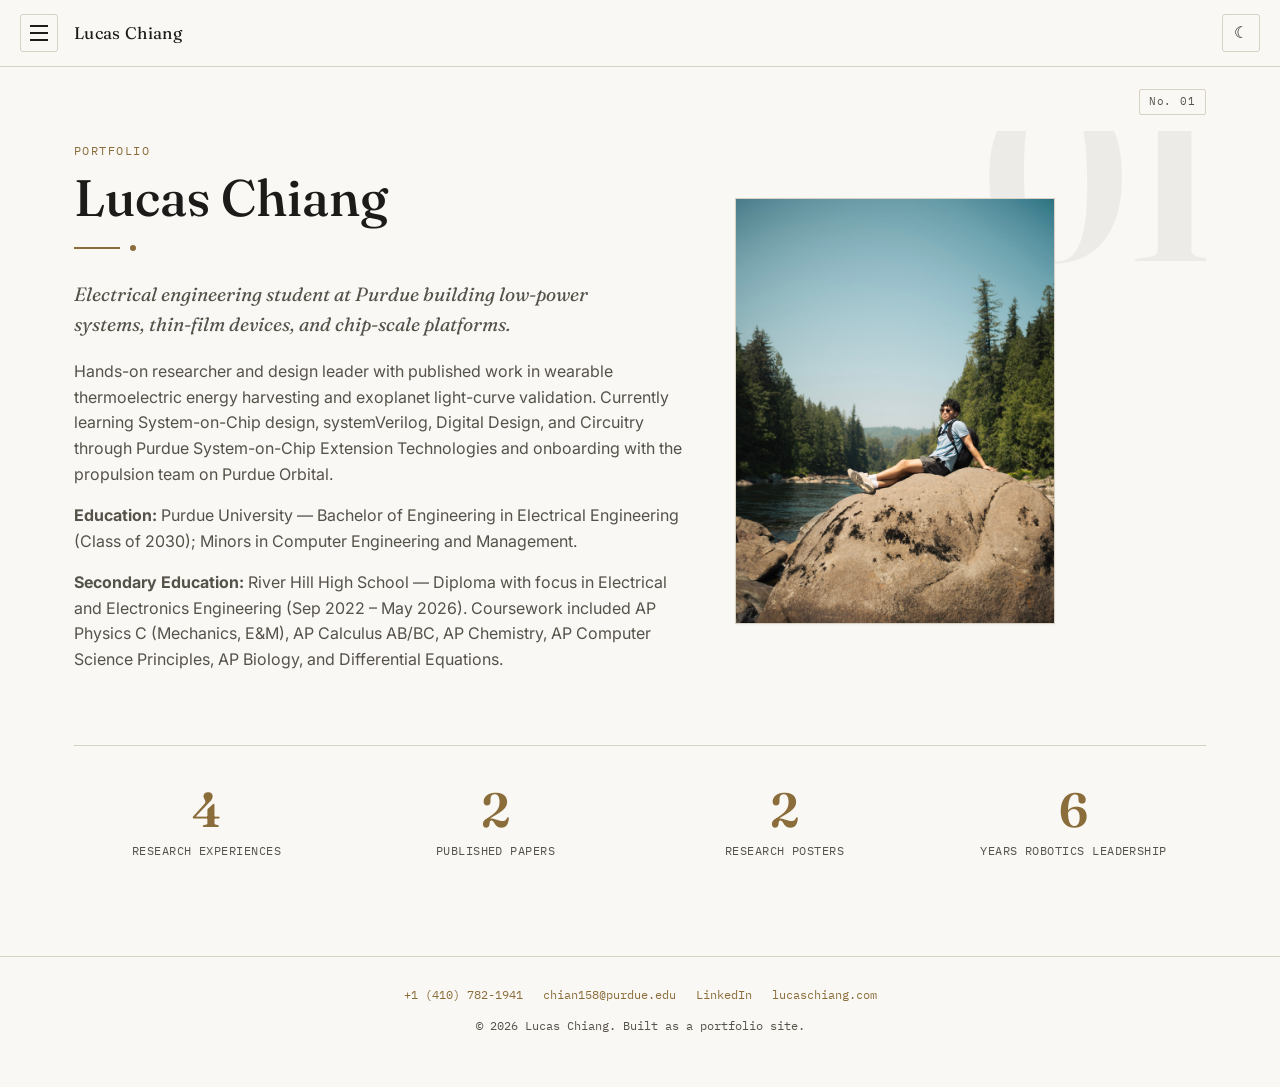
==== index.html @ f8ded17c "Revise body copy for clarity and current activities Updated body copy to reflect current learning an" ====
<!DOCTYPE html>
<html lang="en">
<head>
<script>
  (function () {
    var stored = localStorage.getItem('theme');
    var prefersDark = window.matchMedia('(prefers-color-scheme: dark)').matches;
    document.documentElement.setAttribute('data-theme', stored || (prefersDark ? 'dark' : 'light'));
  })();
</script>
<meta charset="UTF-8" />
<meta name="viewport" content="width=device-width, initial-scale=1.0" />
<title>Lucas Chiang — Portfolio</title>
<meta name="description" content="Lucas Chiang — Electrical Engineering student at Purdue University. Research in wearable thermoelectrics, thin films, exoplanet validation, and chip design.">
<link rel="icon" type="image/svg+xml" href="assets/favicon.svg">
<link rel="preconnect" href="https://fonts.googleapis.com">
<link rel="preconnect" href="https://fonts.gstatic.com" crossorigin>
<link href="https://fonts.googleapis.com/css2?family=Fraunces:ital,opsz,wght@0,9..144,400;0,9..144,500;0,9..144,600;1,9..144,500&family=IBM+Plex+Mono:wght@400;500&family=Inter:wght@400;500;600&display=swap" rel="stylesheet">
<link rel="stylesheet" href="style.css">
</head>
<body>

  <!-- Top bar -->
  <header class="topbar">
    <button class="menu-btn" id="menuBtn" aria-label="Open navigation" aria-expanded="false" aria-controls="navPanel">
      <span class="menu-line"></span>
      <span class="menu-line"></span>
      <span class="menu-line"></span>
    </button>
    <span class="topbar-title">Lucas Chiang</span>
    <span class="topbar-spacer" aria-hidden="true"></span>
    <button class="theme-toggle" id="themeToggle" aria-label="Toggle dark mode">☾</button>
  </header>

  <!-- Slide-in nav panel, styled like a catalog index -->
  <nav class="nav-panel" id="navPanel" aria-hidden="true">
    <ol class="nav-list">
      <li><a href="#home" data-page="home"><span class="nav-num">01</span><span class="nav-label">Home</span></a></li>
      <li><a href="#research" data-page="research"><span class="nav-num">02</span><span class="nav-label">Research Projects</span></a></li>
      <li><a href="#experience" data-page="experience"><span class="nav-num">03</span><span class="nav-label">Experience &amp; Leadership</span></a></li>
      <li><a href="#skills" data-page="skills"><span class="nav-num">04</span><span class="nav-label">Skills</span></a></li>
      <li><a href="#timeline" data-page="timeline"><span class="nav-num">05</span><span class="nav-label">Interactive Timeline</span></a></li>
      <li><a href="assets/resume.pdf" target="_blank" rel="noopener"><span class="nav-num">06</span><span class="nav-label">Resume</span></a></li>
    </ol>
  </nav>
  <div class="nav-overlay" id="navOverlay"></div>

  <main>
    <!-- HOME -->
    <section class="page" id="home" data-page="home">
      <div class="card-tab">No. 01</div>
      <div class="page-inner home-layout">
        <span class="page-num-bg" aria-hidden="true">01</span>
        <div class="home-text">
          <p class="eyebrow">Portfolio</p>
          <h1>Lucas Chiang</h1>
          <div class="title-rule"></div>
          <p class="tagline">Electrical engineering student at Purdue building low-power systems, thin-film devices, and chip-scale platforms.</p>
          <p class="body-copy">
            Hands-on researcher and design leader with published work in wearable thermoelectric energy harvesting
            and exoplanet light-curve validation. Currently learning System-on-Chip design, systemVerilog, Digital 
            Design, and Circuitry through Purdue System-on-Chip Extension Technologies and onboarding with the 
            propulsion team on Purdue Orbital.
          </p>
          <p class="body-copy">
            <strong>Education:</strong> Purdue University — Bachelor of Engineering in Electrical Engineering
            (Class of 2030); Minors in Computer Engineering and Management.
          </p>
          <p class="body-copy">
            <strong>Secondary Education:</strong> River Hill High School — Diploma with focus in Electrical and
            Electronics Engineering (Sep 2022 – May 2026). Coursework included AP Physics C (Mechanics, E&amp;M),
            AP Calculus AB/BC, AP Chemistry, AP Computer Science Principles, AP Biology, and Differential Equations.
          </p>
        </div>
        <figure class="photo-placeholder">
            <img src="assets/DSC_4863.jpg" alt="Lucas Chiang" class="photo-box photo-img">
        </figure>
      </div>

      <div class="stat-row">
        <div class="stat-block">
          <p class="stat-number">4</p>
          <p class="stat-label">Research Experiences</p>
        </div>
        <div class="stat-block">
          <p class="stat-number">2</p>
          <p class="stat-label">Published Papers</p>
        </div>
        <div class="stat-block">
          <p class="stat-number">2</p>
          <p class="stat-label">Research Posters</p>
        </div>
        <div class="stat-block">
          <p class="stat-number">6</p>
          <p class="stat-label">Years Robotics Leadership</p>
        </div>
      </div>
    </section>

    <!-- RESEARCH PROJECTS -->
    <section class="page" id="research" data-page="research">
      <div class="card-tab">No. 02</div>
      <div class="page-inner">
        <span class="page-num-bg" aria-hidden="true">02</span>
        <p class="eyebrow">Section 02</p>
        <h1>Research Projects</h1>
        <div class="title-rule"></div>

        <div class="entry-grid">
          <article class="entry">
            <figure class="photo-placeholder">
              <img src="assets/Thermoelectric.jpg" alt="Thermoelectric generator setup" class="photo-box photo-img">
            </figure>
            <h2>Sustainable Wearable Electronics — Thermoelectric Power Systems</h2>
            <p class="entry-meta">University of Maryland, Baltimore County — July 2025 – August 2026 · Baltimore, MD</p>
            <p class="body-copy">
              Designed a PCB/IC platform on a breadboard that generates an electrical pulse every few minutes
              using thermoelectric generators (TEGs)—sufficient to power a wearable electrocardiograph long
              enough to capture a reading. Led PCB fabrication and tested 10 trials across 4 TEG configurations
              with 3+ controlled environmental variables to identify the most efficient array.
            </p>
            <p class="body-copy">
              Published as: <em>"Utilization of Commercial Peltier Thermoelectric Generators
              for Continuous Wearable Device Use,"</em> Oxford Journal of Student Scholarship,
              June 2026. Found no significant gain from series TEGs but a clear improvement from heat sinks.
              <a href="https://www.oxfordjss.org/june-2026-vol-8-issue-2/utilization-of-commercial-peltier-thermoelectric-generators-for-continuous-wearable-device-use" target="_blank" rel="noopener">Read the publication →</a>
            </p>
          </article>

          <article class="entry">
            <figure class="photo-placeholder">
              <img src="assets/cmo-poster.jpg" alt="Research poster: Modulation of Electrical Transport and Structural Properties of CaMnO3 Epitaxial Thin Films" class="photo-box photo-img">
              <figcaption>Poster presented at Towson University — <a href="assets/cmo-thin-film-poster.pdf" target="_blank" rel="noopener">view full PDF</a></figcaption>
            </figure>
            <h2>Calcium Manganese Oxide Thin Films</h2>
            <p class="entry-meta">Towson University — July 2025 – August 2025 · Towson, MD</p>
            <p class="body-copy">
              Fabricated 10 CMO thin-film metal-oxide samples via pulsed laser deposition and measured
              electrical resistance with the four-point probe method. Gained ISO 7 clean-room experience
              while fluorinating 5+ films by spin-coating. Collaborated with graduate researchers to
              correlate structural properties (X-ray diffraction) with electrical transport behavior.
            </p>
          </article>

          <article class="entry">
            <figure class="photo-placeholder">
              <img src="assets/20201218_image2_lg.jpg" alt="Observatory / exoplanet research imagery" class="photo-box photo-img">
            </figure>
            <h2>Exoplanet Light Curve Validation (TOI 5868.01)</h2>
            <p class="entry-meta">George Mason University — Summer 2024 · Fairfax, VA</p>
            <p class="body-copy">
              Examined ground-based light-curve data from the George Mason Telescope with AstroImageJ
              to validate a TESS Object of Interest as a candidate exoplanet. Built a Python Jupyter
              Notebook pipeline that formatted 100+ images into light-curve data and performed the
              preliminary analysis of TOI 5868.01.
            </p>
            <p class="body-copy">
              Published as: <em>"Ground-Based Light Curve Follow-Up Validation Observations
              of TESS Object of Interest (TOI) 5868.01,"</em> George Mason MARS Repository,
              August 2024. Concluded a high likelihood that TOI 5868.01 is a genuine exoplanet,
              while noting further work is needed to rule out a false positive.
              <a href="https://digitalcollections.gmu.edu/record/76334?ln=en&p=Toi+5868.01&v=pdf" target="_blank" rel="noopener">Read the publication →</a>
            </p>
          </article>
        </div>
      </div>
    </section>

    <!-- EXPERIENCE & LEADERSHIP -->
    <section class="page" id="experience" data-page="experience">
      <div class="card-tab">No. 03</div>
      <div class="page-inner">
        <span class="page-num-bg" aria-hidden="true">03</span>
        <p class="eyebrow">Section 03</p>
        <h1>Experience &amp; Leadership</h1>
        <div class="title-rule"></div>

        <p class="group-label">Current Technical Roles — Purdue University</p>
        <div class="timeline">
          <div class="timeline-item">
            <figure class="photo-placeholder">
              <img src="assets/EE Circuit Experiment.jpg" alt="Circuit experiment" class="photo-box photo-img">
            </figure>
            <div class="timeline-text">
              <h2>STARS Chip Design Program — Purdue SoCET</h2>
              <p class="entry-meta">Purdue System-on-Chip Extension Technologies · August 2026 – Present · West Lafayette, IN</p>
              <p class="body-copy">
                Building foundations in digital logic, circuit design, transistors, and SystemVerilog.
              </p>
            </div>
          </div>

          <div class="timeline-item">
            <figure class="photo-placeholder">
              <img src="assets/breadboard.jpg" alt="PCB research platform" class="photo-box photo-img">
            </figure>
            <div class="timeline-text">
              <h2>Purdue Orbital - Propulsion</h2>
              <p class="entry-meta">September 2026 – Present · West Lafayette, IN</p>
              <p class="body-copy">
                Onboarding to the propulsion team with an interest in working on the Data Aquisition Systems (DAQ).
              </p>
            </div>
          </div>
        </div>

        <p class="group-label">Prior Research &amp; Professional Experience</p>
        <div class="timeline">
          <div class="timeline-item">
            <figure class="photo-placeholder">
              <img src="assets/Thermoelectric.jpg" alt="Wearable thermoelectric research" class="photo-box photo-img">
            </figure>
            <div class="timeline-text">
              <h2>Sustainable Wearable Electronics Researcher</h2>
              <p class="entry-meta">University of Maryland Baltimore County — July 2025 – August 2026 · Baltimore, MD · On-site</p>
              <p class="body-copy">
                Designed and fabricated a TEG-powered PCB/IC platform capable of generating periodic
                pulses to briefly power a wearable electrocardiograph. Executed 10 controlled trials
                across multiple TEG arrays and environmental variables; led PCB fabrication.
              </p>
            </div>
          </div>

          <div class="timeline-item">
            <figure class="photo-placeholder">
              <img src="assets/XRD.webp" alt="X-ray diffraction / thin film characterization" class="photo-box photo-img">
            </figure>
            <div class="timeline-text">
              <h2>Thin Films Research Intern</h2>
              <p class="entry-meta">Towson University — July 2025 – August 2025 · Towson, MD · On-site</p>
              <p class="body-copy">
                Fabricated 10 CMO thin-film samples by pulsed laser deposition, performed four-point
                probe resistance measurements, and completed ISO 7 clean-room fluorination of 5+ films.
                Collaborated with graduate researchers on XRD structural characterization.
              </p>
            </div>
          </div>

          <div class="timeline-item">
            <figure class="photo-placeholder">
              <img src="assets/TESS.png" alt="TESS / exoplanet data analysis" class="photo-box photo-img">
            </figure>
            <div class="timeline-text">
              <h2>NASA Data Science &amp; Scholarly Research Intern</h2>
              <p class="entry-meta">George Mason University, Schar School — Summer 2024 · Fairfax, VA</p>
              <p class="body-copy">
                Analyzed ground-based light-curve data with AstroImageJ and a custom Python Jupyter
                Notebook pipeline (100+ images) to validate exoplanet candidate TOI 5868.01 against
                JWST expectations. Results published in the George Mason MARS Repository.
              </p>
            </div>
          </div>

          <div class="timeline-item">
            <figure class="photo-placeholder">
              <img src="assets/swim.avif" alt="Swim instruction" class="photo-box photo-img">
            </figure>
            <div class="timeline-text">
              <h2>Swim Instructor</h2>
              <p class="entry-meta">Columbia Association — June 2023 – January 2025 · Columbia, MD · Part-time</p>
              <p class="body-copy">
                Taught children ages 6–12 the four basic strokes and foundational water skills.
                Led large classes and tracked individual progress across six-week sessions to refine lesson plans.
              </p>
            </div>
          </div>
        </div>

        <p class="group-label">Leadership</p>
        <div class="entry-grid">
          <article class="entry">
            <figure class="photo-placeholder">
              <img src="assets/FTC(1).png" alt="FIRST Tech Challenge robot / team" class="photo-box photo-img">
            </figure>
            <h2>Design Leader &amp; Outreach Lead — Team 18996</h2>
            <p class="entry-meta">FIRST Tech Challenge (STATIC) — September 2020 – June 2026 · Clarksville, MD</p>
            <p class="body-copy">
              Directed design-team meetings and applied risk-management methods to guide 30+ subsystem
              requirements and 20+ 3D-printed/CNC prototypes each season. Wired robot electrical systems
              and iterated intake/transfer mechanisms more than 10 times; 3D-printed over half the robot’s
              parts in Fusion 360. Led outreach for three years, securing 10+ sponsors and teaching STEM
              to underserved youth in Baltimore (raised over $10,000 in a single year).
            </p>
          </article>

          <article class="entry">
            <figure class="photo-placeholder">
              <img src="assets/DSC_5759.jpg" alt="Student leadership activities" class="photo-box photo-img">
            </figure>
            <h2>Student Leadership — River Hill High School</h2>
            <p class="entry-meta">September 2022 – May 2026</p>
            <p class="body-copy">
              Co-President and Founder of the River Hill Economics Club and Engineering Club.
              Captain of Cross Country and member of Track &amp; Field. Vice President of the
              Maryland Technology Honor Society (River Hill Chapter). Section Leader in the
              River Hill Marching Band and Wind Ensemble.
            </p>
          </article>
        </div>
      </div>
    </section>

    <!-- SKILLS -->
    <section class="page" id="skills" data-page="skills">
      <div class="card-tab">No. 04</div>
      <div class="page-inner">
        <span class="page-num-bg" aria-hidden="true">04</span>
        <p class="eyebrow">Section 04</p>
        <h1>Skills</h1>
        <div class="title-rule"></div>
        <figure class="photo-placeholder">
          <img src="assets/EE Circuit Experiment.jpg" alt="Electrical engineering lab work" class="photo-box photo-img">
        </figure>

        <div class="tag-grid">
          <div class="tag-card">
            <h2>Hardware</h2>
            <p class="body-copy">PCB Design &amp; Manufacturing, Digital Logic Design, Circuit Design, Integrated Circuits, Materials Characterization, Pulsed Laser Deposition, Four-point Probe, X-ray Diffraction.</p>
          </div>
          <div class="tag-card">
            <h2>Programming</h2>
            <p class="body-copy">Python, C, SystemVerilog, MATLAB, Java. Jupyter Notebook pipelines, light-curve analysis, data formatting and visualization.</p>
          </div>
          <div class="tag-card">
            <h2>Tools &amp; Platforms</h2>
            <p class="body-copy">Linux, Fusion 360, STK, AstroImageJ, clean-room spin-coating.</p>
          </div>
          <div class="tag-card">
            <h2>Leadership &amp; Research Practice</h2>
            <p class="body-copy">Project &amp; risk management, sponsorship development, academic publishing, technical writing, STEM outreach, team design leadership.</p>
          </div>
        </div>
      </div>
    </section>

    <!-- INTERACTIVE TIMELINE -->
    <section class="page" id="timeline" data-page="timeline">
      <div class="card-tab">No. 05</div>
      <div class="page-inner">
        <span class="page-num-bg" aria-hidden="true">05</span>
        <p class="eyebrow">Section 05</p>
        <h1>Interactive Timeline</h1>
        <div class="title-rule"></div>
        <p class="body-copy">Scroll sideways (or click-and-drag) to move through each stop along the way.</p>
      </div>

      <div class="htl-wrap">
        <div class="htl-scroll">
        <div class="htl-track">

          <div class="htl-item htl-above">
            <div class="htl-card">
              <div class="htl-icon" aria-hidden="true">
                <svg viewBox="0 0 24 24" fill="none" stroke="currentColor" stroke-width="1.6" stroke-linecap="round" stroke-linejoin="round">
                  <circle cx="12" cy="12" r="3.2"/>
                  <path d="M12 2.5v3M12 18.5v3M2.5 12h3M18.5 12h3M5.1 5.1l2.1 2.1M16.8 16.8l2.1 2.1M5.1 18.9l2.1-2.1M16.8 7.2l2.1-2.1"/>
                </svg>
              </div>
              <p class="epoch-date">Sep 2020</p>
              <h2 class="htl-title">Design &amp; Outreach Leader<br>Team 18996, FIRST Tech Challenge</h2>
              <p class="body-copy">
                Joined FTC Team 18996 (STATIC). Over six seasons led design meetings for 30+ subsystem
                requirements, iterated 20+ prototypes, wired electrical systems, and ran outreach that
                secured 10+ sponsors and raised over $10,000 in one year.
              </p>
            </div>
            <div class="htl-stem"></div>
            <div class="htl-dot"></div>
          </div>

          <div class="htl-item htl-below">
            <div class="htl-dot"></div>
            <div class="htl-stem"></div>
            <div class="htl-card">
              <div class="htl-icon" aria-hidden="true">
                <svg viewBox="0 0 24 24" fill="none" stroke="currentColor" stroke-width="1.6" stroke-linecap="round" stroke-linejoin="round">
                  <path d="M5 21V4"/>
                  <path d="M5 4h13l-3 4 3 4H5"/>
                </svg>
              </div>
              <p class="epoch-date">Sep 2022</p>
              <h2 class="htl-title">Student Leadership Begins<br>River Hill High School</h2>
              <p class="body-copy">
                Founded and co-presided over the Economics and Engineering Clubs, served as
                Cross Country captain, Maryland Technology Honor Society vice president, and
                marching-band section leader.
              </p>
            </div>
          </div>

          <div class="htl-item htl-above">
            <div class="htl-card">
              <div class="htl-icon" aria-hidden="true">
                <svg viewBox="0 0 24 24" fill="none" stroke="currentColor" stroke-width="1.6" stroke-linecap="round" stroke-linejoin="round">
                  <path d="M2 9c1.7-1.7 3.3-1.7 5 0s3.3 1.7 5 0 3.3-1.7 5 0 3.3 1.7 5 0"/>
                  <path d="M2 15c1.7-1.7 3.3-1.7 5 0s3.3 1.7 5 0 3.3-1.7 5 0 3.3 1.7 5 0"/>
                </svg>
              </div>
              <p class="epoch-date">Jun 2023</p>
              <h2 class="htl-title">Swim Instructor<br>Columbia Association</h2>
              <p class="body-copy">
                Taught ages 6–12 the four basic strokes and water safety, leading large classes
                and tracking individual progress over six-week sessions.
              </p>
            </div>
            <div class="htl-stem"></div>
            <div class="htl-dot"></div>
          </div>

          <div class="htl-item htl-below">
            <div class="htl-dot"></div>
            <div class="htl-stem"></div>
            <div class="htl-card">
              <div class="htl-icon" aria-hidden="true">
                <svg viewBox="0 0 24 24" fill="none" stroke="currentColor" stroke-width="1.6" stroke-linecap="round" stroke-linejoin="round">
                  <path d="M12 2c3 2 4 6 4 10l-4 4-4-4c0-4 1-8 4-10z"/>
                  <path d="M8 14l-3 5 5-3"/>
                  <path d="M16 14l3 5-5-3"/>
                  <circle cx="12" cy="9" r="1.4"/>
                </svg>
              </div>
              <p class="epoch-date">Summer 2024</p>
              <h2 class="htl-title">NASA Research Intern<br>George Mason University</h2>
              <p class="body-copy">
                Built a Python + AstroImageJ pipeline for 100+ images to validate exoplanet
                candidate TOI 5868.01. Work published in the George Mason MARS Repository.
              </p>
            </div>
          </div>

          <div class="htl-item htl-above">
            <div class="htl-card">
              <div class="htl-icon" aria-hidden="true">
                <svg viewBox="0 0 24 24" fill="none" stroke="currentColor" stroke-width="1.6" stroke-linecap="round" stroke-linejoin="round">
                  <path d="M13 2 4 14h6l-1 8 9-12h-6z"/>
                </svg>
              </div>
              <p class="epoch-date">Jul 2025</p>
              <h2 class="htl-title">Wearable Thermoelectrics<br>UMBC</h2>
              <p class="body-copy">
                Designed TEG-powered PCB platforms for wearable ECG use, ran 10 controlled trials,
                led fabrication, and published findings in the Oxford Journal of Student Scholarship.
              </p>
            </div>
            <div class="htl-stem"></div>
            <div class="htl-dot"></div>
          </div>

          <div class="htl-item htl-below">
            <div class="htl-dot"></div>
            <div class="htl-stem"></div>
            <div class="htl-card">
              <div class="htl-icon" aria-hidden="true">
                <svg viewBox="0 0 24 24" fill="none" stroke="currentColor" stroke-width="1.6" stroke-linecap="round" stroke-linejoin="round">
                  <path d="M9 2h6"/>
                  <path d="M10 2v6l-5.5 9.5A2 2 0 0 0 6.2 21h11.6a2 2 0 0 0 1.7-3.5L14 8V2"/>
                  <path d="M7 15h10"/>
                </svg>
              </div>
              <p class="epoch-date">Jul 2025</p>
              <h2 class="htl-title">CMO Thin Film Research<br>Towson University</h2>
              <p class="body-copy">
                Grew 10 calcium manganese oxide thin films by pulsed laser deposition, fluorinated
                films in an ISO 7 clean room, and characterized them with XRD and four-point probe.
              </p>
            </div>
          </div>

          <div class="htl-item htl-above">
            <div class="htl-card">
              <div class="htl-icon" aria-hidden="true">
                <svg viewBox="0 0 24 24" fill="none" stroke="currentColor" stroke-width="1.6" stroke-linecap="round" stroke-linejoin="round">
                  <rect x="3" y="3" width="7" height="7" rx="1"/>
                  <rect x="14" y="3" width="7" height="7" rx="1"/>
                  <rect x="3" y="14" width="7" height="7" rx="1"/>
                  <rect x="14" y="14" width="7" height="7" rx="1"/>
                </svg>
              </div>
              <p class="epoch-date">Aug 2026</p>
              <h2 class="htl-title">Purdue SoCET </h2>
              <p class="body-copy">
                Joined the STARS Chip Design Program (KiCAD, systemVerilog, Digital Logic, Circuitry)
              </p>
            </div>
            <div class="htl-stem"></div>
            <div class="htl-dot"></div>
          </div>

          <div class="htl-item htl-below">
            <div class="htl-dot"></div>
            <div class="htl-stem"></div>
            <div class="htl-card">
              <div class="htl-icon" aria-hidden="true">
                <svg viewBox="0 0 24 24" fill="none" stroke="currentColor" stroke-width="1.6" stroke-linecap="round" stroke-linejoin="round">
                  <path d="M12 2v4"/>
                  <path d="M12 18v4"/>
                  <path d="M4.93 4.93l2.83 2.83"/>
                  <path d="M16.24 16.24l2.83 2.83"/>
                  <path d="M2 12h4"/>
                  <path d="M18 12h4"/>
                  <path d="M4.93 19.07l2.83-2.83"/>
                  <path d="M16.24 7.76l2.83-2.83"/>
                  <circle cx="12" cy="12" r="3"/>
                </svg>
              </div>
              <p class="epoch-date">Sept 2026</p>
              <h2 class="htl-title">Purdue Orbital<br>Propulsion Member</h2>
              <p class="body-copy">
                Began onboarding for propulsion team.
              </p>
            </div>
          </div>

        </div>
      </div>
      </div>
    </section>
  </main>

  <footer class="site-footer">
    <div class="footer-contact">
      <a href="tel:+14107821941">+1 (410) 782-1941</a>
      <a href="mailto:chian158@purdue.edu">chian158@purdue.edu</a>
      <a href="https://linkedin.com/in/lucas-chiang-153822381" target="_blank" rel="noopener">LinkedIn</a>
      <a href="https://lucaschiang.com" target="_blank" rel="noopener">lucaschiang.com</a>
    </div>
    <p>© <span id="year"></span> Lucas Chiang. Built as a portfolio site.</p>
  </footer>

<script src="script.js"></script>
</body>
</html>
---- style.css ----
:root {
  --paper: #FAF8F4;
  --paper-dim: #F0ECE3;
  --ink: #1C1B19;
  --ink-soft: #55524A;
  --accent: #8A6D3B;
  --line: #D8D2C4;
  --illus-tint: rgba(138, 109, 59, 0.16);

  --font-display: "Fraunces", Georgia, serif;
  --font-body: "Inter", -apple-system, BlinkMacSystemFont, sans-serif;
  --font-mono: "IBM Plex Mono", monospace;
}

[data-theme="dark"] {
  --paper: #14130F;
  --paper-dim: #1E1C16;
  --ink: #F0ECE3;
  --ink-soft: #B9B3A4;
  --accent: #C9A66B;
  --line: #38352C;
  --illus-tint: rgba(201, 166, 107, 0.2);
}

* { box-sizing: border-box; }

@media (prefers-reduced-motion: reduce) {
  *, *::before, *::after {
    animation-duration: 0.001ms !important;
    transition-duration: 0.001ms !important;
  }
}

html { scroll-behavior: smooth; }

body {
  margin: 0;
  background: var(--paper);
  color: var(--ink);
  font-family: var(--font-body);
  line-height: 1.6;
  transition: background-color 0.3s ease, color 0.3s ease;
}

a { color: inherit; }

/* ---------- Top bar ---------- */
.topbar {
  position: sticky;
  top: 0;
  z-index: 30;
  display: flex;
  align-items: center;
  gap: 16px;
  padding: 14px 20px;
  background: var(--paper);
  border-bottom: 1px solid var(--line);
}

.menu-btn {
  width: 38px;
  height: 38px;
  display: flex;
  flex-direction: column;
  align-items: center;
  justify-content: center;
  gap: 5px;
  background: none;
  border: 1px solid var(--line);
  border-radius: 3px;
  cursor: pointer;
  padding: 0;
}

.menu-btn:focus-visible,
a:focus-visible,
button:focus-visible {
  outline: 2px solid var(--accent);
  outline-offset: 3px;
}

.menu-line {
  width: 18px;
  height: 2px;
  background: var(--ink);
  transition: transform 0.25s ease, opacity 0.2s ease;
}

.menu-btn.is-open .menu-line:nth-child(1) { transform: translateY(7px) rotate(45deg); }
.menu-btn.is-open .menu-line:nth-child(2) { opacity: 0; }
.menu-btn.is-open .menu-line:nth-child(3) { transform: translateY(-7px) rotate(-45deg); }

.topbar-title {
  font-family: var(--font-display);
  font-size: 1.05rem;
  letter-spacing: 0.02em;
}

.topbar-spacer { flex: 1; }

.theme-toggle {
  width: 38px;
  height: 38px;
  display: flex;
  align-items: center;
  justify-content: center;
  background: none;
  border: 1px solid var(--line);
  border-radius: 3px;
  cursor: pointer;
  font-size: 1rem;
  line-height: 1;
  color: var(--ink);
  padding: 0;
  transition: background-color 0.3s ease, color 0.3s ease, border-color 0.3s ease;
}

.theme-toggle:hover {
  border-color: var(--accent);
  color: var(--accent);
}

/* ---------- Nav panel (card catalog drawer) ---------- */
.nav-overlay {
  position: fixed;
  inset: 0;
  background: rgba(20, 18, 14, 0.35);
  opacity: 0;
  pointer-events: none;
  transition: opacity 0.25s ease;
  z-index: 20;
}

.nav-overlay.is-visible {
  opacity: 1;
  pointer-events: auto;
}

.nav-panel {
  position: fixed;
  top: 0;
  left: 0;
  height: 100%;
  width: min(320px, 82vw);
  background: var(--paper-dim);
  color: var(--ink);
  transform: translateX(-100%);
  transition: transform 0.3s ease, background-color 0.3s ease, color 0.3s ease;
  z-index: 25;
  padding: 90px 0 20px;
  border-right: 1px solid var(--line);
}

.nav-panel.is-open { transform: translateX(0); }

.nav-list {
  list-style: none;
  margin: 0;
  padding: 0;
}

.nav-list li {
  border-top: 1px solid var(--line);
}
.nav-list li:last-child { border-bottom: 1px solid var(--line); }

.nav-list a {
  display: flex;
  align-items: baseline;
  gap: 14px;
  padding: 16px 24px;
  text-decoration: none;
  font-family: var(--font-display);
  font-size: 1.15rem;
  color: var(--ink);
  transition: padding-left 0.2s ease, color 0.2s ease;
}

.nav-list a:hover,
.nav-list a:focus-visible {
  padding-left: 32px;
  color: var(--accent);
}

.nav-list a.is-active { color: var(--accent); }

.nav-num {
  font-family: var(--font-mono);
  font-size: 0.75rem;
  color: var(--ink-soft);
}

/* ---------- Pages ---------- */
main { position: relative; }

.page {
  display: none;
  position: relative;
  padding: 64px 24px 96px;
  max-width: 1180px;
  margin: 0 auto;
}

.page.is-active { display: block; animation: fade-in 0.35s ease; }

@keyframes fade-in {
  from { opacity: 0; transform: translateY(6px); }
  to { opacity: 1; transform: translateY(0); }
}

.card-tab {
  position: absolute;
  top: 22px;
  right: 24px;
  font-family: var(--font-mono);
  font-size: 0.7rem;
  letter-spacing: 0.08em;
  color: var(--ink-soft);
  border: 1px solid var(--line);
  padding: 3px 9px;
  border-radius: 2px;
  z-index: 2;
}

.page-inner {
  padding-top: 10px;
  position: relative;
  overflow: hidden;
}

.page-num-bg {
  position: absolute;
  top: -0.32em;
  right: -0.05em;
  font-family: var(--font-display);
  font-weight: 600;
  font-size: clamp(9rem, 22vw, 15rem);
  line-height: 1;
  color: var(--ink);
  opacity: 0.05;
  z-index: 0;
  pointer-events: none;
  user-select: none;
}

.page-inner > *:not(.page-num-bg) {
  position: relative;
  z-index: 1;
}

.title-rule {
  display: flex;
  align-items: center;
  gap: 10px;
  margin: 0 0 28px;
}

.title-rule::before {
  content: '';
  width: 46px;
  height: 2px;
  background: var(--accent);
}

.title-rule::after {
  content: '';
  width: 6px;
  height: 6px;
  border-radius: 50%;
  background: var(--accent);
}

.eyebrow {
  font-family: var(--font-mono);
  font-size: 0.75rem;
  letter-spacing: 0.12em;
  text-transform: uppercase;
  color: var(--accent);
  margin: 0 0 10px;
}

h1 {
  font-family: var(--font-display);
  font-weight: 500;
  font-size: clamp(2.2rem, 5vw, 3.2rem);
  margin: 0 0 18px;
  line-height: 1.1;
}

h2 {
  font-family: var(--font-display);
  font-weight: 500;
  font-size: 1.3rem;
  margin: 18px 0 6px;
}

.tagline {
  font-family: var(--font-display);
  font-style: italic;
  font-size: 1.2rem;
  color: var(--ink-soft);
  max-width: 46ch;
}

.body-copy {
  color: var(--ink-soft);
  max-width: 62ch;
}

.body-copy a {
  color: var(--accent);
  text-decoration: underline;
  text-underline-offset: 2px;
}

.body-copy a:hover,
.body-copy a:focus-visible {
  color: var(--ink);
}

.entry-meta {
  font-family: var(--font-mono);
  font-size: 0.8rem;
  color: var(--accent);
  margin: 0 0 6px;
}

/* ---------- Home layout ---------- */
.home-layout {
  display: grid;
  grid-template-columns: 1.3fr 1fr;
  gap: 48px;
  align-items: center;
}

.stat-row {
  position: relative;
  z-index: 1;
  margin-top: 56px;
  padding-top: 40px;
  border-top: 1px solid var(--line);
  display: grid;
  grid-template-columns: repeat(4, 1fr);
  gap: 24px;
}

.stat-block { text-align: center; }

.stat-number {
  font-family: var(--font-display);
  font-weight: 600;
  font-size: clamp(2.2rem, 4vw, 3rem);
  color: var(--accent);
  margin: 0;
  line-height: 1;
}

.stat-label {
  font-family: var(--font-mono);
  font-size: 0.72rem;
  letter-spacing: 0.04em;
  color: var(--ink-soft);
  margin: 8px 0 0;
  text-transform: uppercase;
}

/* ---------- Photo placeholder ---------- */
.photo-placeholder {
  margin: 24px 0;
  display: block;
  width: 100%;
}

.photo-box {
  width: 100%;
  aspect-ratio: 4 / 3;
  background: #FFFFFF;
  border: 1px solid var(--line);
  box-shadow: 0 1px 2px rgba(0,0,0,0.04);
}

.photo-img {
  aspect-ratio: auto;
  object-fit: contain;
  background: #FFFFFF;
}

/* Used only for the Experience timeline, where the photo sits in its own
   fixed column next to the text. */
.photo-placeholder.small {
  width: 100%;
  max-width: 220px;
}

.home-layout .photo-placeholder { max-width: 320px; margin: 0; }

.photo-placeholder figcaption {
  font-family: var(--font-mono);
  font-size: 0.7rem;
  color: var(--ink-soft);
  text-align: center;
  margin-top: 6px;
}

.photo-placeholder figcaption a {
  color: var(--accent);
  text-decoration: underline;
  text-underline-offset: 2px;
}

.group-label {
  font-family: var(--font-mono);
  font-size: 0.75rem;
  letter-spacing: 0.1em;
  text-transform: uppercase;
  color: var(--ink-soft);
  border-top: 1px solid var(--line);
  margin: 40px 0 4px;
  padding-top: 24px;
}

.page-inner > .group-label:first-of-type {
  border-top: none;
  margin-top: 28px;
  padding-top: 0;
}

/* ---------- Grids ---------- */
.entry-grid {
  display: grid;
  grid-template-columns: repeat(auto-fit, minmax(280px, 1fr));
  gap: 44px;
  margin-top: 24px;
}

.entry { border-top: 1px solid var(--line); padding-top: 20px; }

.timeline { margin-top: 24px; }

.timeline-item {
  display: grid;
  grid-template-columns: 220px 1fr;
  gap: 28px;
  border-top: 1px solid var(--line);
  padding: 24px 0;
  align-items: start;
}

.tag-grid {
  display: grid;
  grid-template-columns: repeat(auto-fit, minmax(220px, 1fr));
  gap: 24px;
  margin-top: 12px;
}

.tag-card {
  background: var(--paper-dim);
  border: 1px solid var(--line);
  border-radius: 4px;
  padding: 24px 26px;
}

/* ---------- Footer ---------- */
.site-footer {
  text-align: center;
  padding: 28px 20px 40px;
  font-family: var(--font-mono);
  font-size: 0.75rem;
  color: var(--ink-soft);
  border-top: 1px solid var(--line);
}

.footer-contact {
  display: flex;
  flex-wrap: wrap;
  justify-content: center;
  gap: 8px 20px;
  margin-bottom: 12px;
}

.footer-contact a {
  color: var(--accent);
  text-decoration: none;
}

.footer-contact a:hover,
.footer-contact a:focus-visible {
  color: var(--ink);
  text-decoration: underline;
}

/* ---------- Interactive timeline (horizontal, alternating) ---------- */
.htl-wrap {
  position: relative;
  width: 100vw;
  left: 50%;
  right: 50%;
  margin-left: -50vw;
  margin-right: -50vw;
  margin-top: 32px;
}

.htl-wrap::before,
.htl-wrap::after {
  content: '';
  position: absolute;
  top: 0;
  bottom: 0;
  width: clamp(50px, 9vw, 140px);
  z-index: 5;
  pointer-events: none;
}

.htl-wrap::before {
  left: 0;
  background: linear-gradient(to right, var(--paper), transparent);
}

.htl-wrap::after {
  right: 0;
  background: linear-gradient(to left, var(--paper), transparent);
}

.htl-scroll {
  overflow-x: auto;
  overflow-y: hidden;
  padding: 40px 0;
  scrollbar-color: var(--accent) transparent;
  scrollbar-width: thin;
  cursor: grab;
}

.htl-scroll.is-dragging {
  cursor: grabbing;
  user-select: none;
}

.htl-track {
  position: relative;
  display: flex;
  align-items: stretch;
  gap: 96px;
  height: clamp(680px, 74vh, 820px);
  width: max-content;
  padding: 0 clamp(40px, 10vw, 150px);
}

.htl-track::before {
  content: '';
  position: absolute;
  top: 50%;
  left: 0;
  right: 0;
  height: 2px;
  transform: translateY(-1px);
  background-image: repeating-linear-gradient(
    to right,
    var(--line) 0,
    var(--line) 8px,
    transparent 8px,
    transparent 18px
  );
  z-index: 0;
}

.htl-item {
  position: relative;
  flex: 0 0 auto;
  width: clamp(320px, 36vw, 440px);
  height: 100%;
}

.htl-dot {
  position: absolute;
  top: 50%;
  left: 50%;
  transform: translate(-50%, -50%) scale(0);
  width: 22px;
  height: 22px;
  border-radius: 50%;
  background: var(--accent);
  border: 4px solid var(--paper);
  box-shadow: 0 0 0 2px var(--line);
  z-index: 2;
  transition: transform 0.5s cubic-bezier(0.34, 1.56, 0.64, 1);
}

.htl-item.is-visible .htl-dot { transform: translate(-50%, -50%) scale(1); }

.htl-stem {
  position: absolute;
  left: 50%;
  width: 2px;
  height: 26px;
  background: var(--line);
  transform: translateX(-50%);
  z-index: 1;
}

.htl-above .htl-stem { bottom: 50%; }
.htl-below .htl-stem { top: 50%; }

.htl-card {
  position: absolute;
  left: 50%;
  width: 100%;
  transform: translateX(-50%);
  opacity: 0;
  transition: opacity 0.6s ease, transform 0.6s ease;
}

.htl-above .htl-card {
  bottom: calc(50% + 26px);
  transform: translateX(-50%) translateY(20px);
}

.htl-below .htl-card {
  top: calc(50% + 26px);
  transform: translateX(-50%) translateY(-20px);
}

.htl-item.is-visible .htl-card {
  opacity: 1;
  transform: translateX(-50%) translateY(0);
}

.htl-icon {
  width: 118px;
  height: 118px;
  margin: 0 0 20px;
  border-radius: 50%;
  background: var(--paper-dim);
  border: 1px solid var(--line);
  display: flex;
  align-items: center;
  justify-content: center;
  color: var(--accent);
}

.htl-icon svg { width: 60px; height: 60px; }

.htl-title {
  font-family: var(--font-display);
  font-weight: 500;
  font-size: 1.55rem;
  line-height: 1.25;
  margin: 0 0 14px;
}

.htl-card .epoch-date {
  font-family: var(--font-mono);
  font-size: 1.15rem;
  color: var(--accent);
  margin: 0 0 12px;
  letter-spacing: 0.04em;
}

.htl-card .body-copy {
  margin: 0;
  font-size: 1.08rem;
  line-height: 1.65;
}

/* ---------- Responsive ---------- */
@media (max-width: 760px) {
  .home-layout { grid-template-columns: 1fr; }
  .home-layout .photo-placeholder { max-width: 260px; margin: 0 auto; }
  .timeline-item { grid-template-columns: 1fr; }
  .timeline-item .photo-placeholder.small { max-width: 160px; }

  .htl-track { height: auto; gap: 48px; }
  .htl-item {
    width: 82vw;
    height: auto;
  }
  .htl-track::before { display: none; }
  .htl-dot, .htl-stem { display: none; }
  .htl-card {
    position: static;
    transform: none !important;
    opacity: 1 !important;
  }
  .htl-wrap::before,
  .htl-wrap::after { display: none; }

  .stat-row { grid-template-columns: repeat(2, 1fr); gap: 28px 20px; }
  .page-num-bg { font-size: clamp(6rem, 26vw, 9rem); }
}
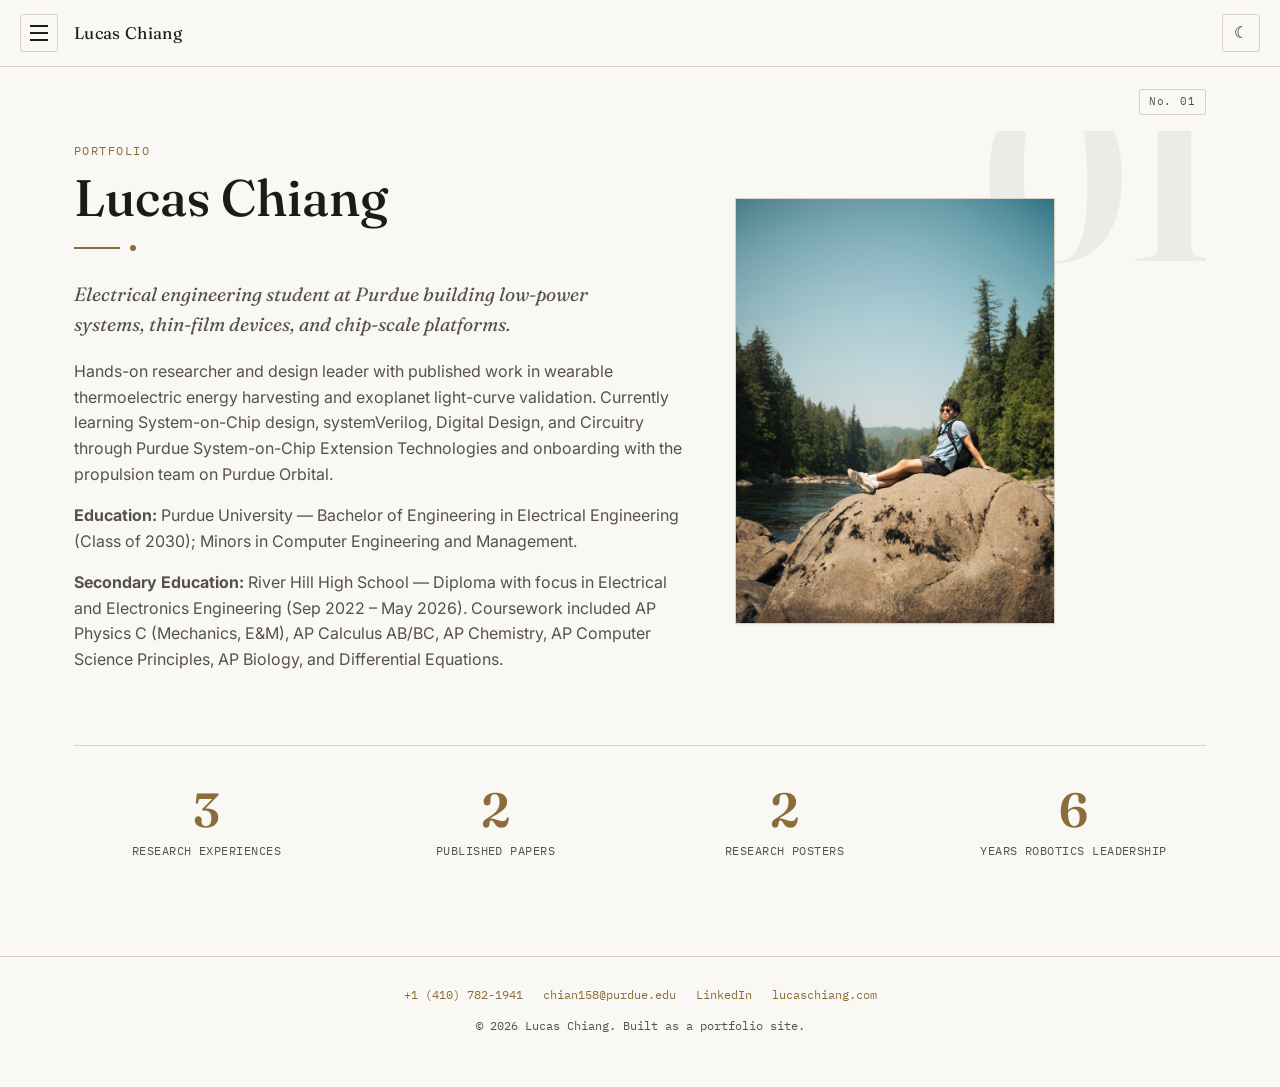
==== commit f073932b: "Update index.html" ====
--- a/index.html
+++ b/index.html
@@ -79,7 +79,7 @@
 
       <div class="stat-row">
         <div class="stat-block">
-          <p class="stat-number">4</p>
+          <p class="stat-number">3</p>
           <p class="stat-label">Research Experiences</p>
         </div>
         <div class="stat-block">
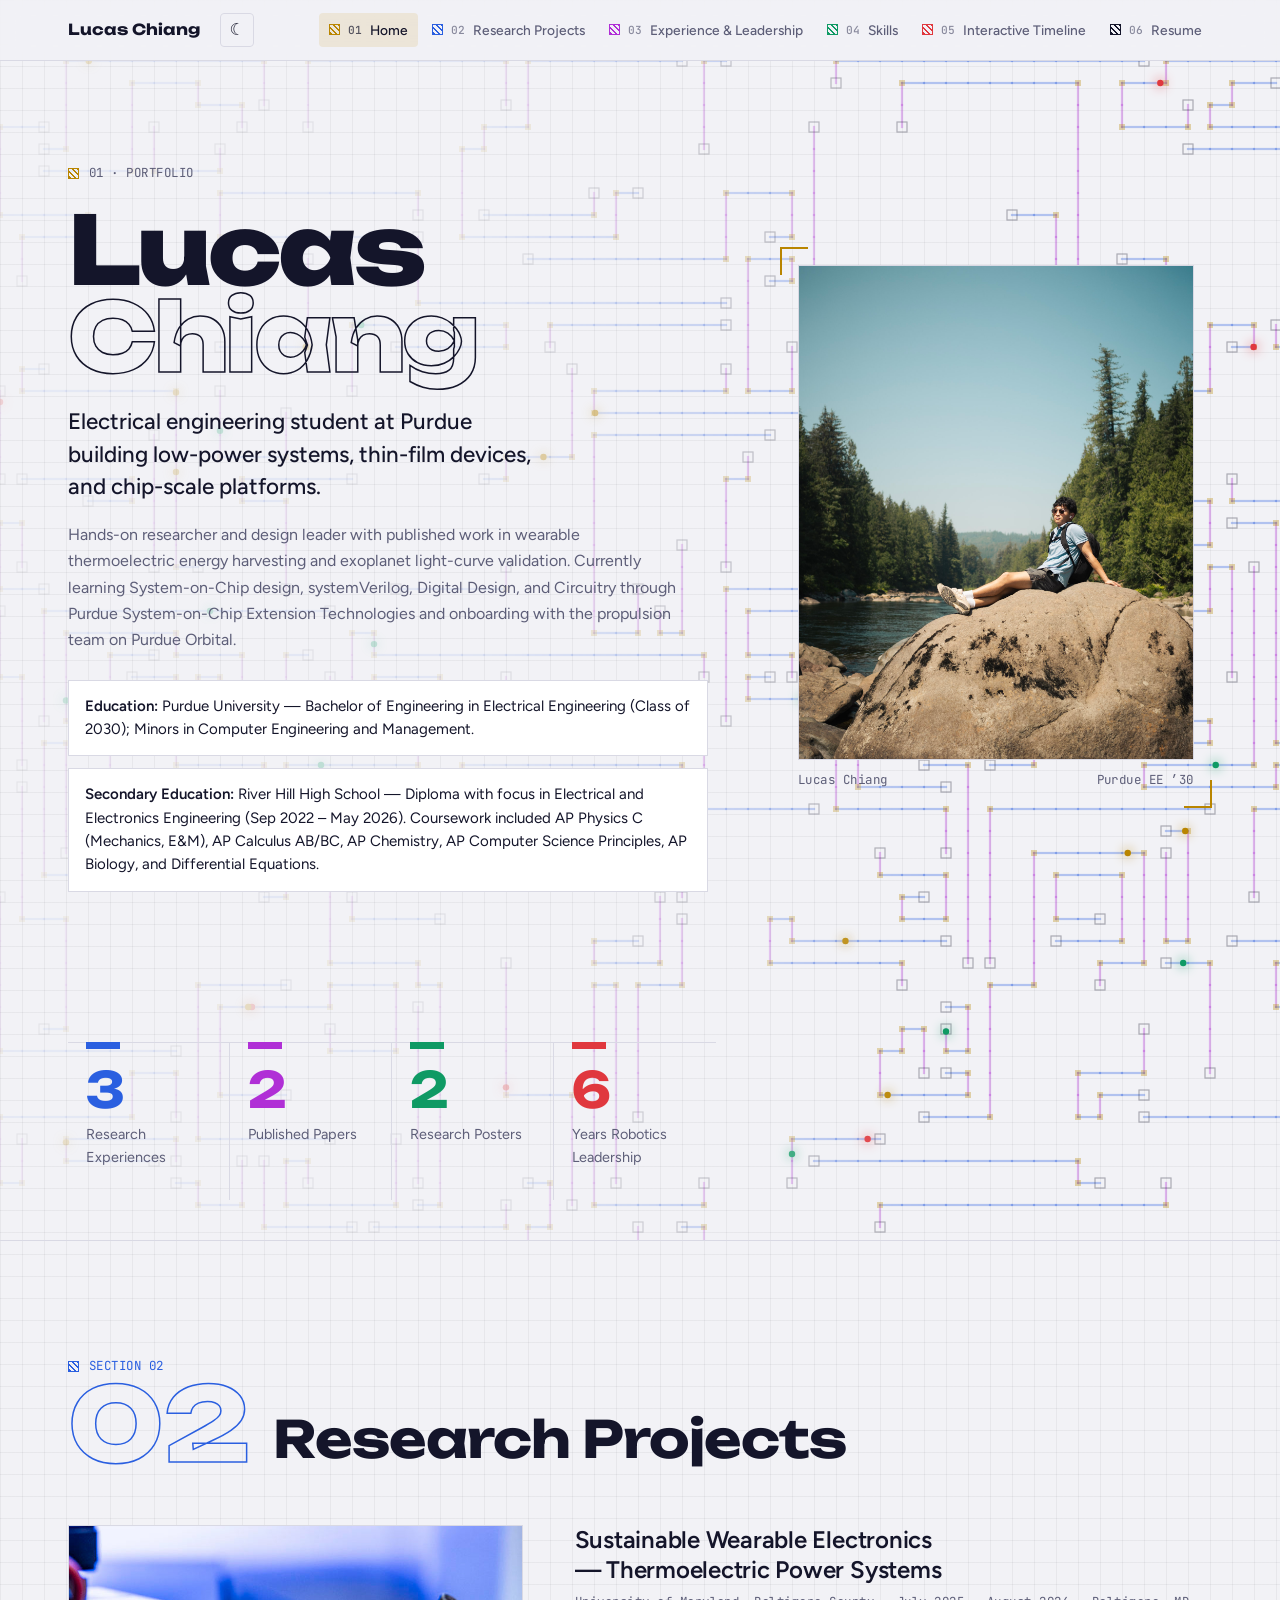
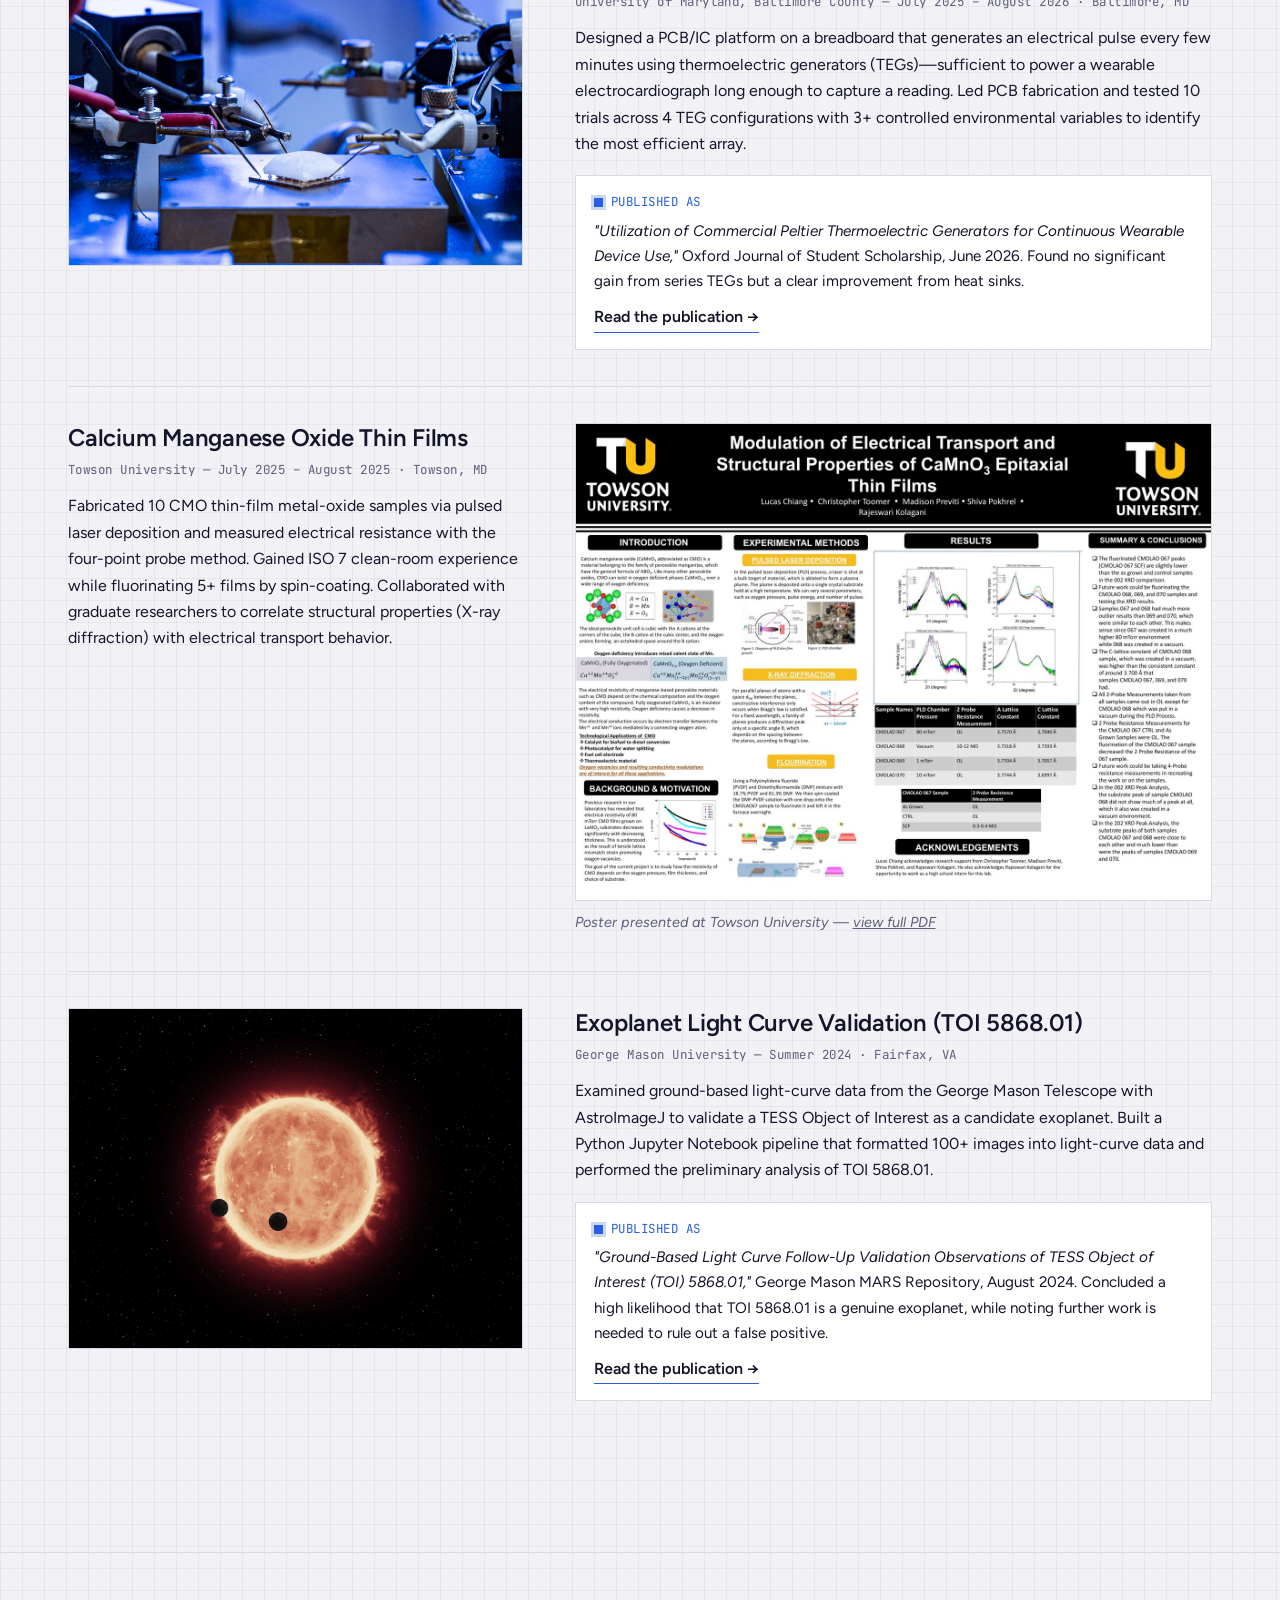
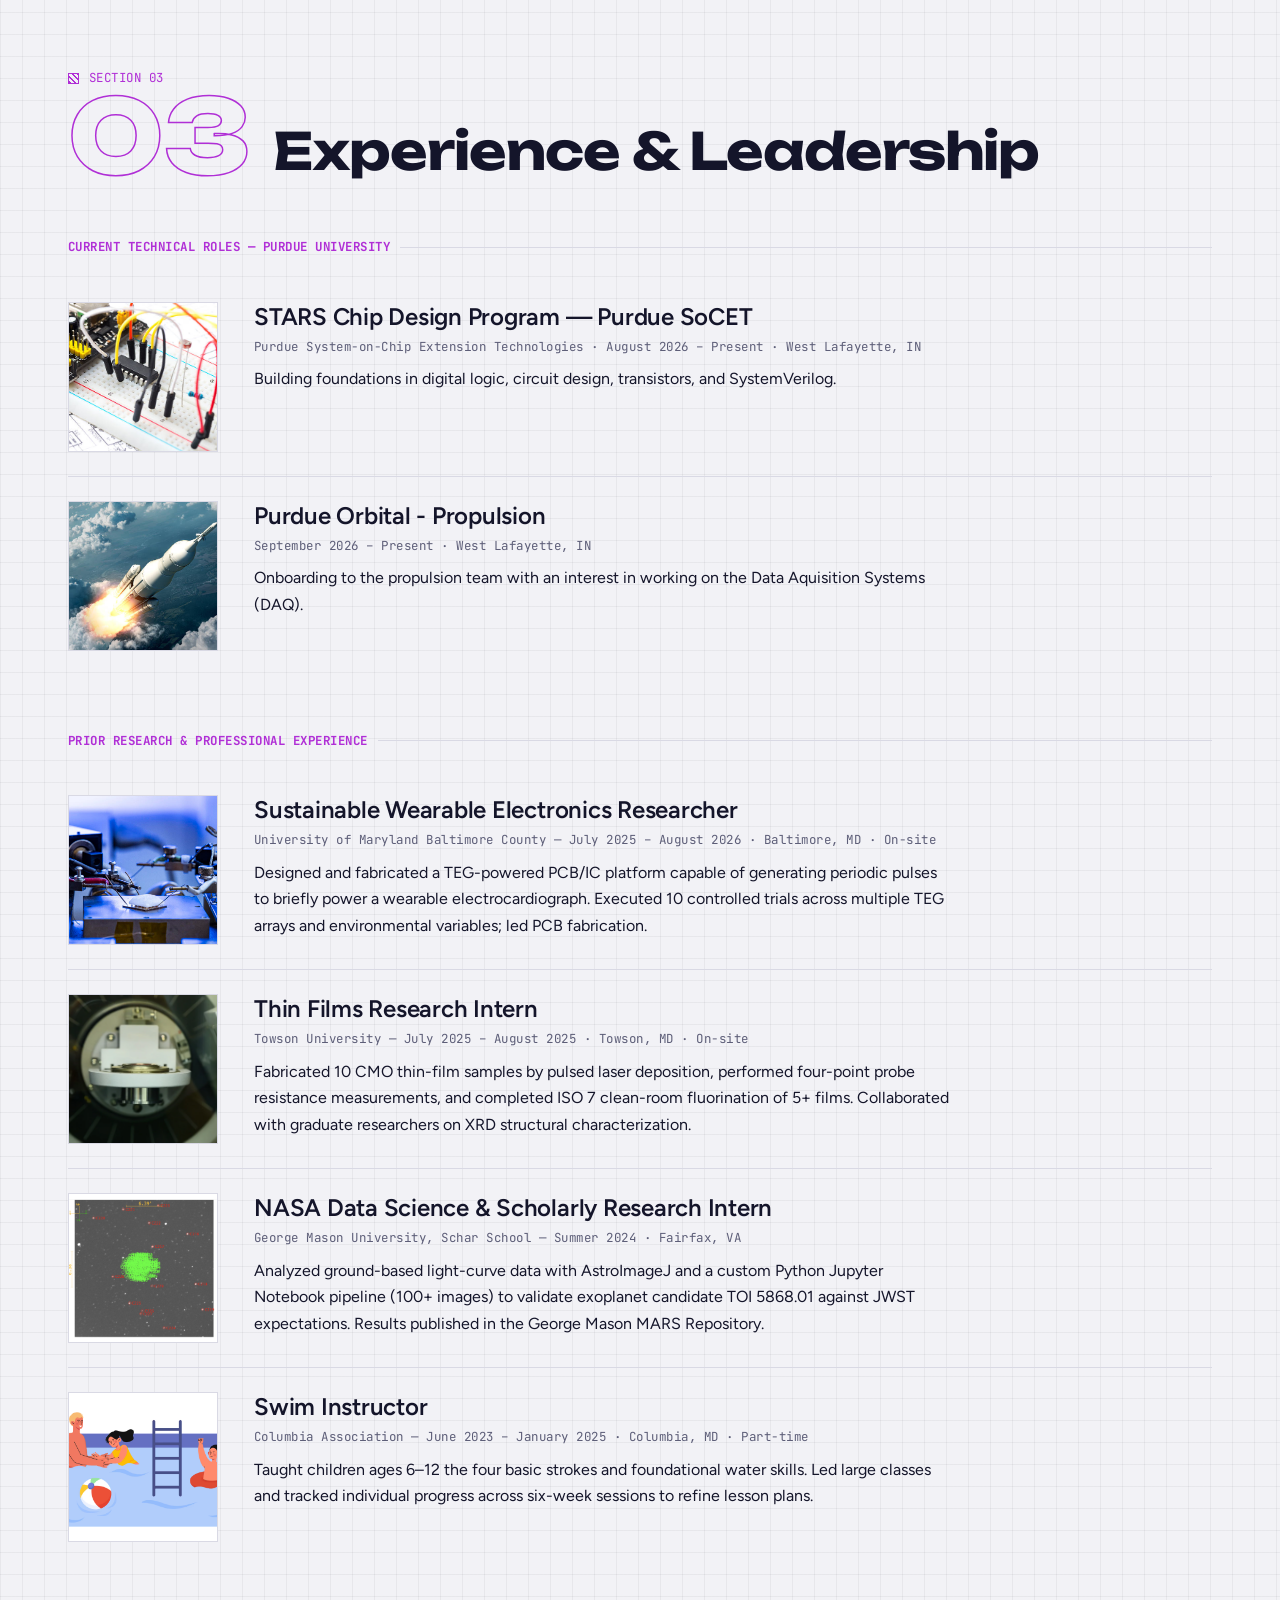
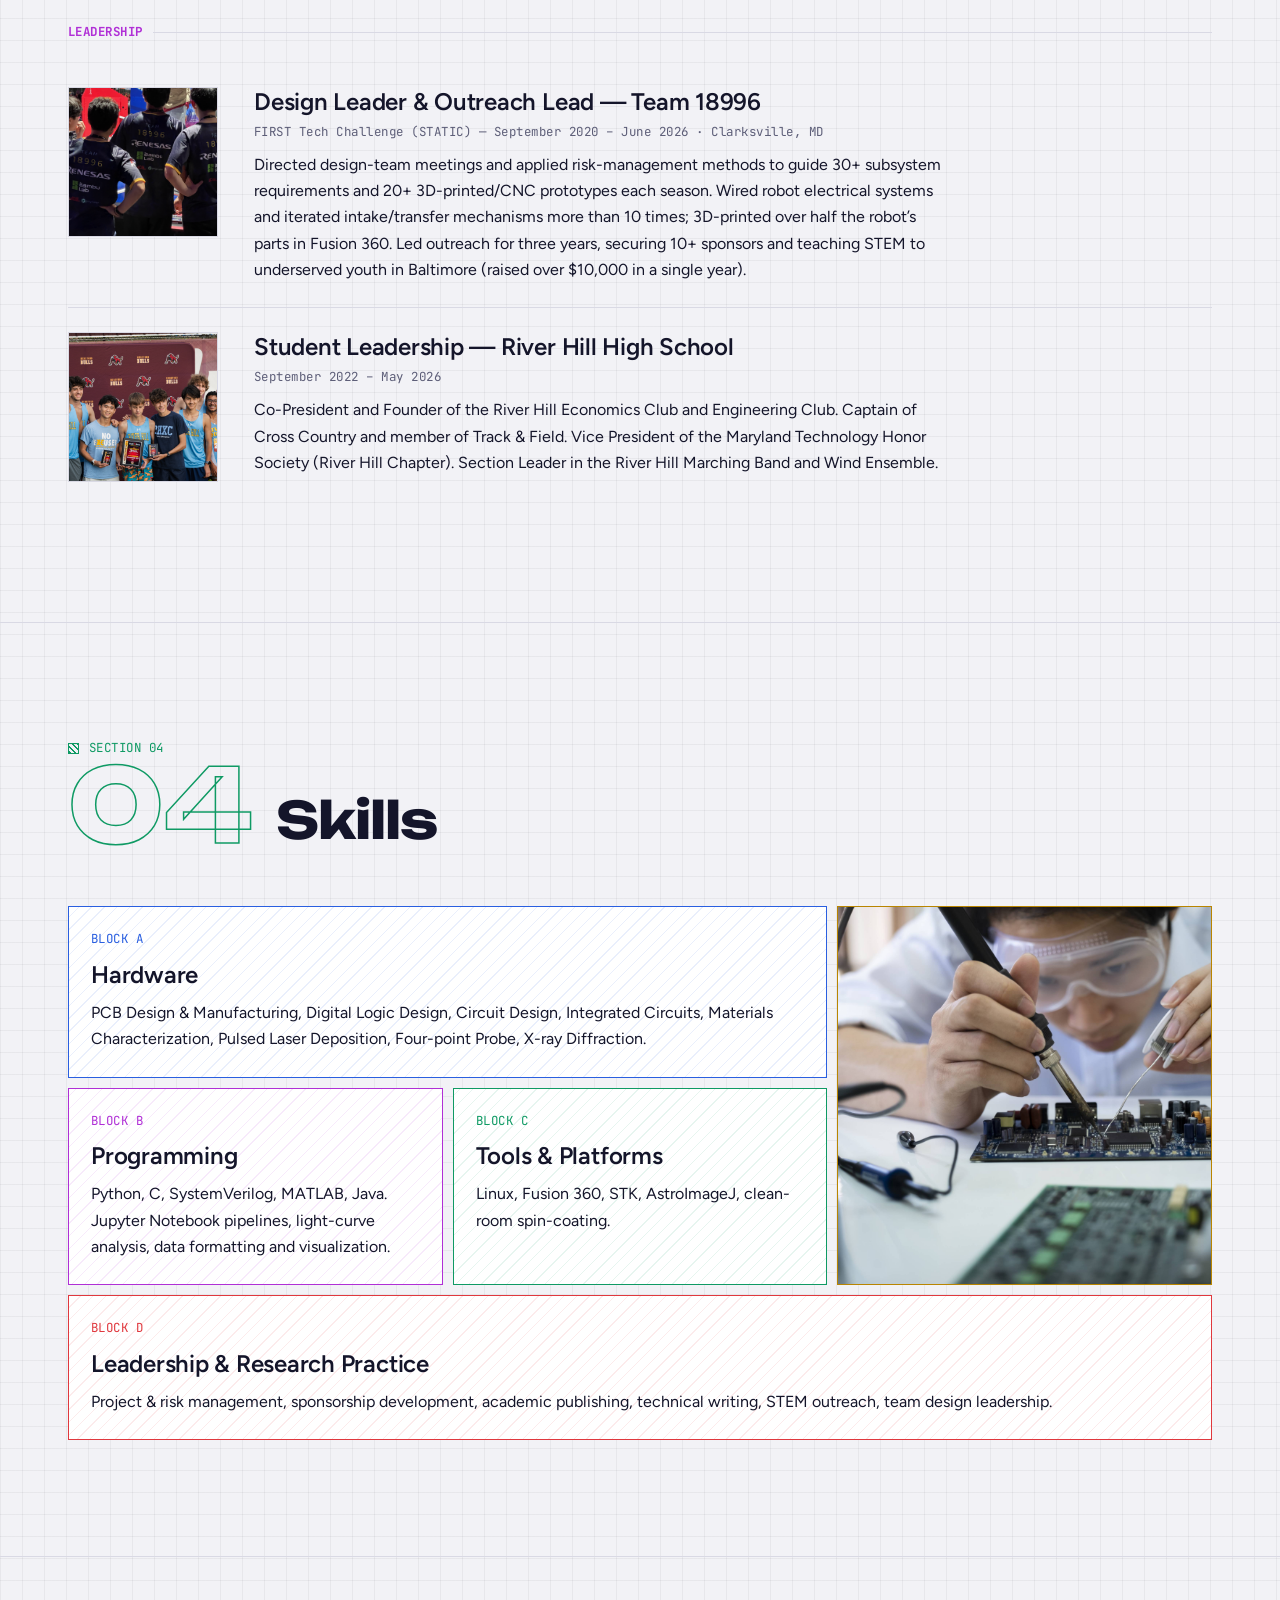
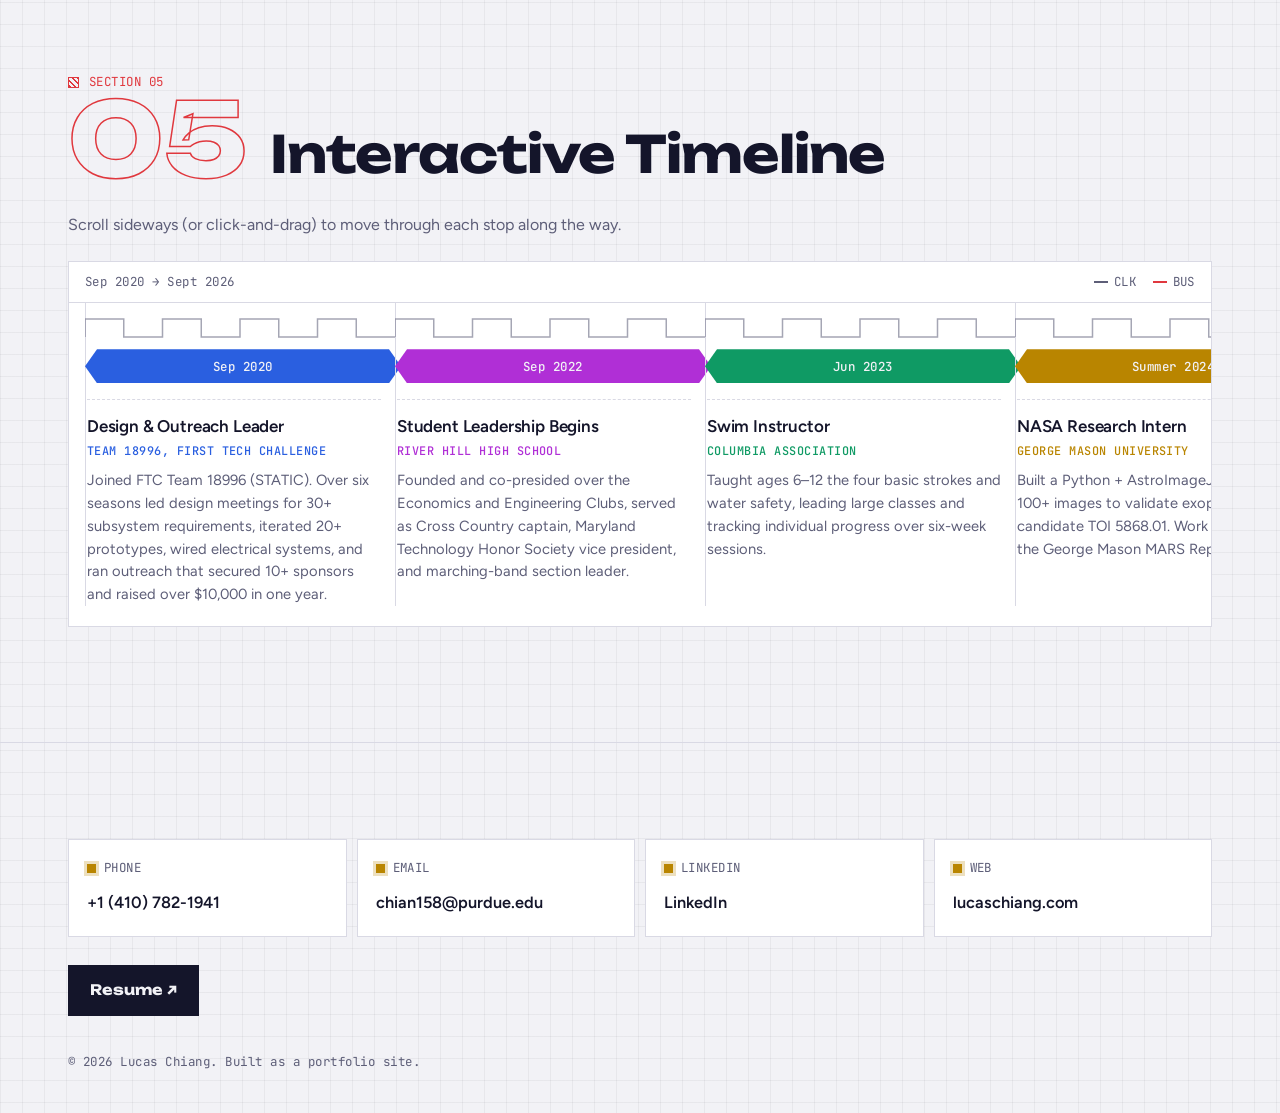
==== commit 65d17eb3: "Update print statement from 'Hello' to 'Goodbye'" ====
--- a/index.html
+++ b/index.html
@@ -1,532 +1,565 @@
-<!DOCTYPE html>
+<!doctype html>
 <html lang="en">
 <head>
-<script>
-  (function () {
-    var stored = localStorage.getItem('theme');
-    var prefersDark = window.matchMedia('(prefers-color-scheme: dark)').matches;
-    document.documentElement.setAttribute('data-theme', stored || (prefersDark ? 'dark' : 'light'));
-  })();
-</script>
-<meta charset="UTF-8" />
-<meta name="viewport" content="width=device-width, initial-scale=1.0" />
+<meta charset="UTF-8">
+<meta name="viewport" content="width=device-width, initial-scale=1.0, viewport-fit=cover">
+<meta name="description" content="Lucas Chiang — Electrical Engineering student at Purdue University. Research in wearable thermoelectrics, thin films, exoplanet validation, and chip design.">
 <title>Lucas Chiang — Portfolio</title>
-<meta name="description" content="Lucas Chiang — Electrical Engineering student at Purdue University. Research in wearable thermoelectrics, thin films, exoplanet validation, and chip design.">
 <link rel="icon" type="image/svg+xml" href="assets/favicon.svg">
+<script>try{var t=localStorage.getItem('lc-theme');if(t)document.documentElement.setAttribute('data-theme',t)}catch(e){}</script>
 <link rel="preconnect" href="https://fonts.googleapis.com">
 <link rel="preconnect" href="https://fonts.gstatic.com" crossorigin>
-<link href="https://fonts.googleapis.com/css2?family=Fraunces:ital,opsz,wght@0,9..144,400;0,9..144,500;0,9..144,600;1,9..144,500&family=IBM+Plex+Mono:wght@400;500&family=Inter:wght@400;500;600&display=swap" rel="stylesheet">
-<link rel="stylesheet" href="style.css">
+<link rel="stylesheet" href="https://fonts.googleapis.com/css2?family=Unbounded:wght@500;700;800&family=Figtree:ital,wght@0,400;0,500;0,600;1,400&family=JetBrains+Mono:wght@400;500&display=swap">
+<style>
+/* Layout concept: the site is a chip layout viewer. Each section is a mask layer
+   (metal 1, metal 2, poly, diffusion, via) with its own color and hatch; the hero is a live routed die. */
+:root{
+  --bg:#f2f2f6; --panel:#ffffff; --fg:#14152a; --muted:#5d5e78; --line:#d9d9e4; --grid:rgba(20,21,42,.05);
+  --m1:#2a5fe0; --m2:#b02fd6; --poly:#e0383e; --diff:#0f9a64; --via:#b98500;
+  --display:"Unbounded","Arial Black",system-ui,sans-serif;
+  --body:"Figtree",system-ui,-apple-system,"Segoe UI",sans-serif;
+  --mono:"JetBrains Mono",ui-monospace,"SFMono-Regular",Menlo,monospace;
+  --gutter:clamp(16px,4vw,48px); --max:1240px;
+  color-scheme:light;
+}
+@media (prefers-color-scheme: dark){ :root:not([data-theme="light"]){
+  --bg:#0c0e19; --panel:#121528; --fg:#e8e7f2; --muted:#9091ad; --line:#252943; --grid:rgba(232,231,242,.04);
+  --m1:#5b8cff; --m2:#d77bff; --poly:#ff6b6f; --diff:#3fdc9c; --via:#ffcf4d; color-scheme:dark;
+}}
+:root[data-theme="dark"]{
+  --bg:#0c0e19; --panel:#121528; --fg:#e8e7f2; --muted:#9091ad; --line:#252943; --grid:rgba(232,231,242,.04);
+  --m1:#5b8cff; --m2:#d77bff; --poly:#ff6b6f; --diff:#3fdc9c; --via:#ffcf4d; color-scheme:dark;
+}
+*{box-sizing:border-box}
+html{scroll-behavior:smooth;scroll-padding-top:72px}
+@media (prefers-reduced-motion: reduce){html{scroll-behavior:auto}}
+body{margin:0;background:var(--bg);color:var(--fg);font:16px/1.65 var(--body);
+  background-image:linear-gradient(var(--grid) 1px,transparent 1px),linear-gradient(90deg,var(--grid) 1px,transparent 1px);
+  background-size:22px 22px;-webkit-font-smoothing:antialiased}
+img{max-width:100%;display:block}
+a{color:inherit}
+:focus-visible{outline:2px solid var(--via);outline-offset:3px}
+.wrap{max-width:var(--max);margin:0 auto;padding-inline:var(--gutter)}
+.mono{font-family:var(--mono);font-size:.78rem;letter-spacing:.04em}
+h1,h2,h3{text-wrap:balance;margin:0}
+
+/* ---------- top bar ---------- */
+.bar{position:sticky;top:env(safe-area-inset-top,0px);z-index:20;background:color-mix(in srgb,var(--bg) 86%,transparent);
+  backdrop-filter:blur(10px);-webkit-backdrop-filter:blur(10px);border-bottom:1px solid var(--line)}
+.bar .wrap{display:flex;align-items:center;gap:20px;height:60px}
+.brand{font-family:var(--display);font-weight:700;font-size:.95rem;text-decoration:none;white-space:nowrap;display:flex;align-items:center;gap:10px}
+.theme{all:unset;cursor:pointer;font-size:1.05rem;width:32px;height:32px;display:grid;place-items:center;border:1px solid var(--line);border-radius:4px}
+.theme:hover{border-color:var(--via);color:var(--via)}
+.theme:focus-visible{outline:2px solid var(--via)}
+nav.layers{display:flex;gap:4px;margin-left:auto;overflow-x:auto;scrollbar-width:none;min-width:0}
+nav.layers::-webkit-scrollbar{display:none}
+nav.layers a{display:flex;align-items:center;gap:8px;padding:6px 10px;border-radius:4px;text-decoration:none;font-size:.86rem;font-weight:500;white-space:nowrap;color:var(--muted)}
+nav.layers a:hover,nav.layers a.on{color:var(--fg);background:color-mix(in srgb,var(--c) 12%,transparent)}
+.sw{width:11px;height:11px;flex:none;border:1.5px solid var(--c);
+  background:repeating-linear-gradient(45deg,var(--c) 0 1.5px,transparent 1.5px 4px)}
+nav.layers .num{font-family:var(--mono);font-size:.7rem;opacity:.7}
+.coords{font-family:var(--mono);font-size:.7rem;color:var(--muted);white-space:nowrap;font-variant-numeric:tabular-nums;min-width:170px;text-align:right}
+@media (max-width:1380px){.coords{display:none}}
+@media (max-width:760px){nav.layers .lbl{display:none} nav.layers a .num{opacity:1} .bar .wrap{gap:10px}}
+
+/* ---------- hero ---------- */
+.hero{position:relative;overflow:hidden;border-bottom:1px solid var(--line)}
+#die{position:absolute;inset:0;width:100%;height:100%;
+  -webkit-mask-image:linear-gradient(90deg,rgba(0,0,0,.18) 0%,rgba(0,0,0,.25) 38%,#000 72%);
+          mask-image:linear-gradient(90deg,rgba(0,0,0,.18) 0%,rgba(0,0,0,.25) 38%,#000 72%)}
+.hero .wrap{position:relative;display:grid;grid-template-columns:minmax(0,1.35fr) minmax(0,.9fr);gap:clamp(28px,5vw,72px);padding-block:clamp(48px,8vw,104px) 40px;align-items:center}
+.eyebrow{display:flex;align-items:center;gap:10px;color:var(--muted);margin-bottom:22px;text-transform:uppercase}
+.eyebrow .sw{--c:var(--via)}
+.hero h1{font-family:var(--display);font-weight:800;font-size:clamp(2.7rem,7.4vw,6rem);line-height:.92;letter-spacing:-.035em}
+.hero h1 span{display:block}
+.hero h1 .l2{color:transparent;-webkit-text-stroke:1.5px var(--fg);}
+.lede{font-size:clamp(1.15rem,1.8vw,1.4rem);line-height:1.45;font-weight:500;margin:26px 0 0;max-width:34ch}
+.bio{color:var(--muted);max-width:62ch;margin:18px 0 0}
+.edu{display:grid;gap:12px;margin-top:26px;max-width:64ch}
+.edu p{margin:0;padding:14px 16px;background:var(--panel);border:1px solid var(--line);font-size:.94rem;line-height:1.55}
+.edu b{font-weight:600}
+.portrait{position:relative;margin:0;padding:18px}
+.portrait::before,.portrait::after{content:"";position:absolute;width:26px;height:26px;border:2px solid var(--via)}
+.portrait::before{top:0;left:0;border-right:0;border-bottom:0}
+.portrait::after{bottom:0;right:0;border-left:0;border-top:0}
+.portrait .frame{aspect-ratio:4/5}
+.portrait figcaption{display:flex;justify-content:space-between;margin-top:10px;color:var(--muted)}
+
+/* image frames: hatched ground shows while loading or if an image is missing */
+.frame{position:relative;overflow:hidden;background:var(--panel);border:1px solid var(--line);max-width:100%;
+  background-image:repeating-linear-gradient(45deg,color-mix(in srgb,var(--c,var(--m1)) 18%,transparent) 0 1px,transparent 1px 7px)}
+.frame img{width:100%;height:100%;object-fit:cover;position:relative;transition:transform .6s cubic-bezier(.2,.7,.2,1)}
+.frame.missing img{display:none}
+.frame.missing::after{content:attr(data-alt);position:absolute;inset:0;display:grid;place-items:center;padding:16px;text-align:center;
+  font:500 .72rem/1.4 var(--mono);color:var(--muted);letter-spacing:.04em}
+
+/* stats as package pins */
+.pins{position:relative;display:grid;grid-template-columns:repeat(4,minmax(0,1fr));border-top:1px solid var(--line);margin-top:8px}
+.pin{position:relative;padding:22px 18px 30px;border-right:1px solid var(--line)}
+.pin:last-child{border-right:0}
+.pin::before{content:"";position:absolute;top:-1px;left:18px;width:34px;height:7px;background:var(--c)}
+.pin b{display:block;font-family:var(--display);font-weight:700;font-size:clamp(2rem,4vw,3.1rem);line-height:1;color:var(--c);font-variant-numeric:tabular-nums}
+.pin span{display:block;margin-top:8px;font-size:.9rem;color:var(--muted)}
+@media (max-width:860px){
+  .hero .wrap{grid-template-columns:1fr}
+  .portrait{max-width:380px}
+  #die{-webkit-mask-image:linear-gradient(180deg,rgba(0,0,0,.3),rgba(0,0,0,.12));mask-image:linear-gradient(180deg,rgba(0,0,0,.3),rgba(0,0,0,.12))}
+  .pins{grid-template-columns:repeat(2,minmax(0,1fr))}
+  .pin:nth-child(2){border-right:0}
+  .pin:nth-child(-n+2){border-bottom:1px solid var(--line)}
+}
+
+/* ---------- sections ---------- */
+section.layer{padding-block:clamp(64px,9vw,120px);border-bottom:1px solid var(--line)}
+.sec-head{display:grid;grid-template-columns:auto 1fr;gap:6px 22px;align-items:end;margin-bottom:clamp(36px,5vw,60px)}
+.sec-head .tag{grid-column:1/-1;display:flex;align-items:center;gap:10px;color:var(--c);text-transform:uppercase}
+.sec-head .n{font-family:var(--display);font-weight:800;font-size:clamp(3rem,8vw,6.4rem);line-height:.8;color:transparent;-webkit-text-stroke:1.5px var(--c)}
+.sec-head h2{font-family:var(--display);font-weight:700;font-size:clamp(1.8rem,4.2vw,3.2rem);line-height:1;letter-spacing:-.02em}
+.sub{margin:0 0 20px;color:var(--c);text-transform:uppercase;display:flex;align-items:center;gap:10px}
+.sub::after{content:"";flex:1;height:1px;background:var(--line)}
+.meta{color:var(--muted);margin:8px 0 14px;line-height:1.5}
+h3{font-family:var(--body);font-weight:600;font-size:clamp(1.2rem,2vw,1.5rem);line-height:1.25;letter-spacing:-.01em}
+p{margin:0 0 12px}
+
+/* research */
+.proj{display:grid;grid-template-columns:minmax(0,5fr) minmax(0,7fr);gap:clamp(24px,4vw,56px);align-items:start;padding-block:36px;border-top:1px solid var(--line)}
+.proj:first-of-type{border-top:0;padding-top:0}
+.proj:nth-of-type(even) .media{order:2}
+.proj .media .frame{aspect-ratio:4/3}
+.proj .media:hover img{transform:scale(1.035)}
+.proj .media figcaption{margin-top:10px;color:var(--muted);font-size:.9rem;font-style:italic}
+.proj .body{min-width:0;max-width:66ch}
+.pub{margin-top:18px;padding:16px 18px;background:var(--panel);border:1px solid var(--line);position:relative}
+.pub .k{display:flex;align-items:center;gap:8px;color:var(--c);text-transform:uppercase;margin-bottom:6px}
+.via{width:9px;height:9px;background:var(--c);flex:none;box-shadow:0 0 0 3px color-mix(in srgb,var(--c) 25%,transparent)}
+.pub p{margin:0;font-size:.95rem}
+.go{display:inline-flex;margin-top:10px;font-weight:600;text-decoration:none;border-bottom:1.5px solid var(--c);padding-bottom:1px}
+.go:hover{color:var(--c)}
+@media (max-width:820px){.proj{grid-template-columns:1fr}.proj:nth-of-type(even) .media{order:0}}
+
+/* experience */
+.group{margin-bottom:56px}
+.group:last-child{margin-bottom:0}
+.role{display:grid;grid-template-columns:150px minmax(0,1fr);gap:clamp(18px,3vw,36px);padding:24px 0;border-top:1px solid var(--line);align-items:start}
+.role:first-of-type{border-top:0}
+.role .frame{aspect-ratio:1/1}
+.role:hover .frame img{transform:scale(1.06)}
+.role .body{max-width:70ch;min-width:0}
+.role .meta{margin:6px 0 10px}
+.role p:last-child{margin-bottom:0}
+@media (max-width:560px){.role{grid-template-columns:76px minmax(0,1fr)}}
+
+/* skills floorplan */
+.floor{display:grid;grid-template-columns:repeat(6,minmax(0,1fr));gap:10px}
+.blk{position:relative;padding:22px 22px 24px;border:1.5px solid var(--c);background:var(--panel);min-width:0;
+  background-image:repeating-linear-gradient(-45deg,color-mix(in srgb,var(--c) 10%,transparent) 0 1px,transparent 1px 9px)}
+.blk .mono{color:var(--c);text-transform:uppercase;display:block;margin-bottom:10px}
+.blk h3{margin-bottom:10px}
+.blk p{margin:0;color:var(--fg)}
+.blk.hw{grid-column:span 4;--c:var(--m1)}
+.blk.img{grid-column:span 2;grid-row:span 2;padding:0;--c:var(--via)}
+.blk.img .frame{height:100%;min-height:220px;border:0}
+.blk.pr{grid-column:span 2;--c:var(--m2)}
+.blk.tl{grid-column:span 2;--c:var(--diff)}
+.blk.ld{grid-column:span 6;--c:var(--poly)}
+@media (max-width:820px){.floor{grid-template-columns:1fr}.blk.hw,.blk.img,.blk.pr,.blk.tl,.blk.ld{grid-column:auto;grid-row:auto}.blk.img .frame{aspect-ratio:16/9;min-height:0}}
+
+/* timeline as logic analyzer */
+.scope{border:1px solid var(--line);background:var(--panel)}
+.scope-top{display:flex;justify-content:space-between;gap:12px;flex-wrap:wrap;padding:10px 16px;border-bottom:1px solid var(--line);color:var(--muted)}
+.scope-top .ch{display:flex;gap:16px}
+.scope-top .ch span{display:flex;align-items:center;gap:6px}
+.scope-top i{width:14px;height:2px;background:var(--c);display:inline-block}
+.track{overflow-x:auto;cursor:grab;scrollbar-width:thin;user-select:none}
+.track.drag{cursor:grabbing}
+.lanes{display:flex;width:max-content;padding:0 16px 20px}
+.ev{width:310px;flex:none;position:relative}
+.ev .clk{display:block;width:100%;height:22px;margin-top:14px;color:var(--muted);opacity:.55}
+.ev .bus{margin-top:10px;height:34px;display:flex;align-items:center;justify-content:center;
+  font:500 .78rem var(--mono);letter-spacing:.04em;color:var(--bg);background:var(--c);
+  clip-path:polygon(12px 0,calc(100% - 12px) 0,100% 50%,calc(100% - 12px) 100%,12px 100%,0 50%);margin-right:-6px;transition:filter .2s}
+.ev .card{margin:16px 14px 0 2px;padding:16px 0 0;border-top:1px dashed var(--line)}
+.ev h3{font-size:1.06rem}
+.ev .org{display:block;color:var(--c);font:500 .74rem/1.4 var(--mono);letter-spacing:.04em;margin-top:5px;text-transform:uppercase}
+.ev p{margin:10px 0 0;font-size:.92rem;color:var(--muted);line-height:1.55}
+.ev::before{content:"";position:absolute;left:0;top:0;bottom:0;width:1px;background:var(--line)}
+.ev:hover .bus{filter:brightness(1.12)}
+.ev:hover::before{background:var(--c)}
+.hint{color:var(--muted);margin:-28px 0 22px}
+
+/* contact pads */
+footer{padding-block:clamp(56px,8vw,96px) 40px}
+.pads{display:grid;grid-template-columns:repeat(4,minmax(0,1fr));gap:10px}
+.pad{display:block;padding:18px 18px 20px;border:1.5px solid var(--line);text-decoration:none;background:var(--panel);min-width:0;transition:border-color .2s,transform .2s}
+.pad:hover{border-color:var(--via);transform:translateY(-2px)}
+.pad .mono{color:var(--muted);text-transform:uppercase;display:flex;align-items:center;gap:8px}
+.pad .via{--c:var(--via)}
+.pad b{display:block;margin-top:10px;font-weight:600;font-size:1.02rem;overflow-wrap:anywhere}
+.foot{display:flex;justify-content:space-between;gap:16px;flex-wrap:wrap;margin-top:36px;color:var(--muted)}
+.resume-cta{display:inline-flex;align-items:center;gap:10px;margin-top:28px;padding:14px 22px;background:var(--fg);color:var(--bg);text-decoration:none;font-family:var(--display);font-weight:700;font-size:.9rem}
+.resume-cta:hover{background:var(--via);color:#14152a}
+@media (max-width:860px){.pads{grid-template-columns:repeat(2,minmax(0,1fr))}}
+@media (max-width:440px){.pads{grid-template-columns:1fr}}
+
+/* entrance: content visible at rest, gentle lift when JS is on */
+@media (prefers-reduced-motion: no-preference){
+  .js .rise{animation:rise .8s cubic-bezier(.2,.7,.2,1) both}
+  .js .rise.d1{animation-delay:.08s}.js .rise.d2{animation-delay:.16s}.js .rise.d3{animation-delay:.24s}.js .rise.d4{animation-delay:.32s}
+  @keyframes rise{from{transform:translateY(14px);opacity:.001}to{transform:none;opacity:1}}
+}
+</style>
 </head>
 <body>
-
-  <!-- Top bar -->
-  <header class="topbar">
-    <button class="menu-btn" id="menuBtn" aria-label="Open navigation" aria-expanded="false" aria-controls="navPanel">
-      <span class="menu-line"></span>
-      <span class="menu-line"></span>
-      <span class="menu-line"></span>
-    </button>
-    <span class="topbar-title">Lucas Chiang</span>
-    <span class="topbar-spacer" aria-hidden="true"></span>
-    <button class="theme-toggle" id="themeToggle" aria-label="Toggle dark mode">☾</button>
-  </header>
-
-  <!-- Slide-in nav panel, styled like a catalog index -->
-  <nav class="nav-panel" id="navPanel" aria-hidden="true">
-    <ol class="nav-list">
-      <li><a href="#home" data-page="home"><span class="nav-num">01</span><span class="nav-label">Home</span></a></li>
-      <li><a href="#research" data-page="research"><span class="nav-num">02</span><span class="nav-label">Research Projects</span></a></li>
-      <li><a href="#experience" data-page="experience"><span class="nav-num">03</span><span class="nav-label">Experience &amp; Leadership</span></a></li>
-      <li><a href="#skills" data-page="skills"><span class="nav-num">04</span><span class="nav-label">Skills</span></a></li>
-      <li><a href="#timeline" data-page="timeline"><span class="nav-num">05</span><span class="nav-label">Interactive Timeline</span></a></li>
-      <li><a href="assets/resume.pdf" target="_blank" rel="noopener"><span class="nav-num">06</span><span class="nav-label">Resume</span></a></li>
-    </ol>
-  </nav>
-  <div class="nav-overlay" id="navOverlay"></div>
-
-  <main>
-    <!-- HOME -->
-    <section class="page" id="home" data-page="home">
-      <div class="card-tab">No. 01</div>
-      <div class="page-inner home-layout">
-        <span class="page-num-bg" aria-hidden="true">01</span>
-        <div class="home-text">
-          <p class="eyebrow">Portfolio</p>
-          <h1>Lucas Chiang</h1>
-          <div class="title-rule"></div>
-          <p class="tagline">Electrical engineering student at Purdue building low-power systems, thin-film devices, and chip-scale platforms.</p>
-          <p class="body-copy">
-            Hands-on researcher and design leader with published work in wearable thermoelectric energy harvesting
-            and exoplanet light-curve validation. Currently learning System-on-Chip design, systemVerilog, Digital 
-            Design, and Circuitry through Purdue System-on-Chip Extension Technologies and onboarding with the 
-            propulsion team on Purdue Orbital.
-          </p>
-          <p class="body-copy">
-            <strong>Education:</strong> Purdue University — Bachelor of Engineering in Electrical Engineering
-            (Class of 2030); Minors in Computer Engineering and Management.
-          </p>
-          <p class="body-copy">
-            <strong>Secondary Education:</strong> River Hill High School — Diploma with focus in Electrical and
-            Electronics Engineering (Sep 2022 – May 2026). Coursework included AP Physics C (Mechanics, E&amp;M),
-            AP Calculus AB/BC, AP Chemistry, AP Computer Science Principles, AP Biology, and Differential Equations.
-          </p>
+<header class="bar">
+  <div class="wrap">
+    <a class="brand" href="#home">Lucas Chiang</a>
+    <button class="theme" id="themeBtn" type="button" aria-label="Toggle light and dark theme">☾</button>
+    <nav class="layers" aria-label="Sections">
+      <a href="#home" style="--c:var(--via)"><span class="sw"></span><span class="num">01</span><span class="lbl">Home</span></a>
+      <a href="#research" style="--c:var(--m1)"><span class="sw"></span><span class="num">02</span><span class="lbl">Research Projects</span></a>
+      <a href="#experience" style="--c:var(--m2)"><span class="sw"></span><span class="num">03</span><span class="lbl">Experience &amp; Leadership</span></a>
+      <a href="#skills" style="--c:var(--diff)"><span class="sw"></span><span class="num">04</span><span class="lbl">Skills</span></a>
+      <a href="#timeline" style="--c:var(--poly)"><span class="sw"></span><span class="num">05</span><span class="lbl">Interactive Timeline</span></a>
+      <a href="assets/resume.pdf" target="_blank" rel="noopener" style="--c:var(--fg)"><span class="sw"></span><span class="num">06</span><span class="lbl">Resume</span></a>
+    </nav>
+    <div class="coords" id="coords" aria-hidden="true">x 0000.0 µm · y 0000.0 µm</div>
+  </div>
+</header>
+
+<main>
+<!-- ============ 01 HOME ============ -->
+<section class="hero" id="home">
+  <canvas id="die" aria-hidden="true"></canvas>
+  <div class="wrap">
+    <div>
+      <div class="eyebrow mono rise"><span class="sw"></span>01 · Portfolio</div>
+      <h1 class="rise d1"><span>Lucas</span><span class="l2">Chiang</span></h1>
+      <p class="lede rise d2">Electrical engineering student at Purdue building low-power systems, thin-film devices, and chip-scale platforms.</p>
+      <p class="bio rise d3">Hands-on researcher and design leader with published work in wearable thermoelectric energy harvesting and exoplanet light-curve validation. Currently learning System-on-Chip design, systemVerilog, Digital Design, and Circuitry through Purdue System-on-Chip Extension Technologies and onboarding with the propulsion team on Purdue Orbital.</p>
+      <div class="edu rise d4">
+        <p><b>Education:</b> Purdue University — Bachelor of Engineering in Electrical Engineering (Class of 2030); Minors in Computer Engineering and Management.</p>
+        <p><b>Secondary Education:</b> River Hill High School — Diploma with focus in Electrical and Electronics Engineering (Sep 2022 – May 2026). Coursework included AP Physics C (Mechanics, E&amp;M), AP Calculus AB/BC, AP Chemistry, AP Computer Science Principles, AP Biology, and Differential Equations.</p>
+      </div>
+    </div>
+    <figure class="portrait rise d2">
+      <div class="frame" style="--c:var(--via)" data-alt="Lucas Chiang"><img src="assets/DSC_4863.jpg" alt="Lucas Chiang"></div>
+      <figcaption class="mono"><span>Lucas Chiang</span><span>Purdue EE ’30</span></figcaption>
+    </figure>
+  </div>
+  <div class="wrap">
+    <div class="pins">
+      <div class="pin" style="--c:var(--m1)"><b data-count="3">3</b><span>Research Experiences</span></div>
+      <div class="pin" style="--c:var(--m2)"><b data-count="2">2</b><span>Published Papers</span></div>
+      <div class="pin" style="--c:var(--diff)"><b data-count="2">2</b><span>Research Posters</span></div>
+      <div class="pin" style="--c:var(--poly)"><b data-count="6">6</b><span>Years Robotics Leadership</span></div>
+    </div>
+  </div>
+</section>
+
+<!-- ============ 02 RESEARCH ============ -->
+<section class="layer" id="research" style="--c:var(--m1)">
+  <div class="wrap">
+    <div class="sec-head">
+      <div class="tag mono"><span class="sw"></span>Section 02</div>
+      <div class="n" aria-hidden="true">02</div>
+      <h2>Research Projects</h2>
+    </div>
+
+    <article class="proj">
+      <figure class="media" style="margin:0"><div class="frame" data-alt="Thermoelectric generator setup"><img src="assets/Thermoelectric.jpg" alt="Thermoelectric generator setup" loading="lazy"></div></figure>
+      <div class="body">
+        <h3>Sustainable Wearable Electronics — Thermoelectric Power Systems</h3>
+        <p class="meta mono">University of Maryland, Baltimore County — July 2025 – August 2026 · Baltimore, MD</p>
+        <p>Designed a PCB/IC platform on a breadboard that generates an electrical pulse every few minutes using thermoelectric generators (TEGs)—sufficient to power a wearable electrocardiograph long enough to capture a reading. Led PCB fabrication and tested 10 trials across 4 TEG configurations with 3+ controlled environmental variables to identify the most efficient array.</p>
+        <div class="pub">
+          <div class="k mono"><span class="via"></span>Published as</div>
+          <p><em>"Utilization of Commercial Peltier Thermoelectric Generators for Continuous Wearable Device Use,"</em> Oxford Journal of Student Scholarship, June 2026. Found no significant gain from series TEGs but a clear improvement from heat sinks.</p>
+          <a class="go" href="https://www.oxfordjss.org/june-2026-vol-8-issue-2/utilization-of-commercial-peltier-thermoelectric-generators-for-continuous-wearable-device-use" target="_blank" rel="noopener">Read the publication →</a>
         </div>
-        <figure class="photo-placeholder">
-            <img src="assets/DSC_4863.jpg" alt="Lucas Chiang" class="photo-box photo-img">
-        </figure>
-      </div>
-
-      <div class="stat-row">
-        <div class="stat-block">
-          <p class="stat-number">3</p>
-          <p class="stat-label">Research Experiences</p>
+      </div>
+    </article>
+
+    <article class="proj">
+      <figure class="media" style="margin:0">
+        <div class="frame" data-alt="Research poster: Modulation of Electrical Transport and Structural Properties of CaMnO3 Epitaxial Thin Films"><img src="assets/cmo-poster.jpg" alt="Research poster: Modulation of Electrical Transport and Structural Properties of CaMnO3 Epitaxial Thin Films" loading="lazy"></div>
+        <figcaption>Poster presented at Towson University — <a href="assets/cmo-thin-film-poster.pdf" target="_blank" rel="noopener">view full PDF</a></figcaption>
+      </figure>
+      <div class="body">
+        <h3>Calcium Manganese Oxide Thin Films</h3>
+        <p class="meta mono">Towson University — July 2025 – August 2025 · Towson, MD</p>
+        <p>Fabricated 10 CMO thin-film metal-oxide samples via pulsed laser deposition and measured electrical resistance with the four-point probe method. Gained ISO 7 clean-room experience while fluorinating 5+ films by spin-coating. Collaborated with graduate researchers to correlate structural properties (X-ray diffraction) with electrical transport behavior.</p>
+      </div>
+    </article>
+
+    <article class="proj">
+      <figure class="media" style="margin:0"><div class="frame" data-alt="Observatory / exoplanet research imagery"><img src="assets/20201218_image2_lg.jpg" alt="Observatory / exoplanet research imagery" loading="lazy"></div></figure>
+      <div class="body">
+        <h3>Exoplanet Light Curve Validation (TOI 5868.01)</h3>
+        <p class="meta mono">George Mason University — Summer 2024 · Fairfax, VA</p>
+        <p>Examined ground-based light-curve data from the George Mason Telescope with AstroImageJ to validate a TESS Object of Interest as a candidate exoplanet. Built a Python Jupyter Notebook pipeline that formatted 100+ images into light-curve data and performed the preliminary analysis of TOI 5868.01.</p>
+        <div class="pub">
+          <div class="k mono"><span class="via"></span>Published as</div>
+          <p><em>"Ground-Based Light Curve Follow-Up Validation Observations of TESS Object of Interest (TOI) 5868.01,"</em> George Mason MARS Repository, August 2024. Concluded a high likelihood that TOI 5868.01 is a genuine exoplanet, while noting further work is needed to rule out a false positive.</p>
+          <a class="go" href="https://digitalcollections.gmu.edu/record/76334?ln=en&amp;p=Toi+5868.01&amp;v=pdf" target="_blank" rel="noopener">Read the publication →</a>
         </div>
-        <div class="stat-block">
-          <p class="stat-number">2</p>
-          <p class="stat-label">Published Papers</p>
+      </div>
+    </article>
+  </div>
+</section>
+
+<!-- ============ 03 EXPERIENCE ============ -->
+<section class="layer" id="experience" style="--c:var(--m2)">
+  <div class="wrap">
+    <div class="sec-head">
+      <div class="tag mono"><span class="sw"></span>Section 03</div>
+      <div class="n" aria-hidden="true">03</div>
+      <h2>Experience &amp; Leadership</h2>
+    </div>
+
+    <div class="group">
+      <h4 class="sub mono">Current Technical Roles — Purdue University</h4>
+      <div class="role">
+        <div class="frame" data-alt="PCB research platform"><img src="assets/breadboard.jpg" alt="PCB research platform" loading="lazy"></div>
+        <div class="body"><h3>STARS Chip Design Program — Purdue SoCET</h3>
+          <p class="meta mono">Purdue System-on-Chip Extension Technologies · August 2026 – Present · West Lafayette, IN</p>
+          <p>Building foundations in digital logic, circuit design, transistors, and SystemVerilog.</p></div>
+      </div>
+      <div class="role">
+        <div class="frame" data-alt="rocket"><img src="assets/rocketry.jpg" alt="rocket" loading="lazy"></div>
+        <div class="body"><h3>Purdue Orbital - Propulsion</h3>
+          <p class="meta mono">September 2026 – Present · West Lafayette, IN</p>
+          <p>Onboarding to the propulsion team with an interest in working on the Data Aquisition Systems (DAQ).</p></div>
+      </div>
+    </div>
+
+    <div class="group">
+      <h4 class="sub mono">Prior Research &amp; Professional Experience</h4>
+      <div class="role">
+        <div class="frame" data-alt="Wearable thermoelectric research"><img src="assets/Thermoelectric.jpg" alt="Wearable thermoelectric research" loading="lazy"></div>
+        <div class="body"><h3>Sustainable Wearable Electronics Researcher</h3>
+          <p class="meta mono">University of Maryland Baltimore County — July 2025 – August 2026 · Baltimore, MD · On-site</p>
+          <p>Designed and fabricated a TEG-powered PCB/IC platform capable of generating periodic pulses to briefly power a wearable electrocardiograph. Executed 10 controlled trials across multiple TEG arrays and environmental variables; led PCB fabrication.</p></div>
+      </div>
+      <div class="role">
+        <div class="frame" data-alt="X-ray diffraction / thin film characterization"><img src="assets/XRD.webp" alt="X-ray diffraction / thin film characterization" loading="lazy"></div>
+        <div class="body"><h3>Thin Films Research Intern</h3>
+          <p class="meta mono">Towson University — July 2025 – August 2025 · Towson, MD · On-site</p>
+          <p>Fabricated 10 CMO thin-film samples by pulsed laser deposition, performed four-point probe resistance measurements, and completed ISO 7 clean-room fluorination of 5+ films. Collaborated with graduate researchers on XRD structural characterization.</p></div>
+      </div>
+      <div class="role">
+        <div class="frame" data-alt="TESS / exoplanet data analysis"><img src="assets/TESS.png" alt="TESS / exoplanet data analysis" loading="lazy"></div>
+        <div class="body"><h3>NASA Data Science &amp; Scholarly Research Intern</h3>
+          <p class="meta mono">George Mason University, Schar School — Summer 2024 · Fairfax, VA</p>
+          <p>Analyzed ground-based light-curve data with AstroImageJ and a custom Python Jupyter Notebook pipeline (100+ images) to validate exoplanet candidate TOI 5868.01 against JWST expectations. Results published in the George Mason MARS Repository.</p></div>
+      </div>
+      <div class="role">
+        <div class="frame" data-alt="Swim instruction"><img src="assets/swim.avif" alt="Swim instruction" loading="lazy"></div>
+        <div class="body"><h3>Swim Instructor</h3>
+          <p class="meta mono">Columbia Association — June 2023 – January 2025 · Columbia, MD · Part-time</p>
+          <p>Taught children ages 6–12 the four basic strokes and foundational water skills. Led large classes and tracked individual progress across six-week sessions to refine lesson plans.</p></div>
+      </div>
+    </div>
+
+    <div class="group">
+      <h4 class="sub mono">Leadership</h4>
+      <div class="role">
+        <div class="frame" data-alt="FIRST Tech Challenge robot / team"><img src="assets/FTC(1).png" alt="FIRST Tech Challenge robot / team" loading="lazy"></div>
+        <div class="body"><h3>Design Leader &amp; Outreach Lead — Team 18996</h3>
+          <p class="meta mono">FIRST Tech Challenge (STATIC) — September 2020 – June 2026 · Clarksville, MD</p>
+          <p>Directed design-team meetings and applied risk-management methods to guide 30+ subsystem requirements and 20+ 3D-printed/CNC prototypes each season. Wired robot electrical systems and iterated intake/transfer mechanisms more than 10 times; 3D-printed over half the robot’s parts in Fusion 360. Led outreach for three years, securing 10+ sponsors and teaching STEM to underserved youth in Baltimore (raised over $10,000 in a single year).</p></div>
+      </div>
+      <div class="role">
+        <div class="frame" data-alt="Student leadership activities"><img src="assets/DSC_5759.jpg" alt="Student leadership activities" loading="lazy"></div>
+        <div class="body"><h3>Student Leadership — River Hill High School</h3>
+          <p class="meta mono">September 2022 – May 2026</p>
+          <p>Co-President and Founder of the River Hill Economics Club and Engineering Club. Captain of Cross Country and member of Track &amp; Field. Vice President of the Maryland Technology Honor Society (River Hill Chapter). Section Leader in the River Hill Marching Band and Wind Ensemble.</p></div>
+      </div>
+    </div>
+  </div>
+</section>
+
+<!-- ============ 04 SKILLS ============ -->
+<section class="layer" id="skills" style="--c:var(--diff)">
+  <div class="wrap">
+    <div class="sec-head">
+      <div class="tag mono"><span class="sw"></span>Section 04</div>
+      <div class="n" aria-hidden="true">04</div>
+      <h2>Skills</h2>
+    </div>
+    <div class="floor">
+      <div class="blk hw"><span class="mono">Block A</span><h3>Hardware</h3>
+        <p>PCB Design &amp; Manufacturing, Digital Logic Design, Circuit Design, Integrated Circuits, Materials Characterization, Pulsed Laser Deposition, Four-point Probe, X-ray Diffraction.</p></div>
+      <div class="blk img"><div class="frame" data-alt="Electrical engineering lab work"><img src="assets/EE%20Circuit%20Experiment.jpg" alt="Electrical engineering lab work" loading="lazy"></div></div>
+      <div class="blk pr"><span class="mono">Block B</span><h3>Programming</h3>
+        <p>Python, C, SystemVerilog, MATLAB, Java. Jupyter Notebook pipelines, light-curve analysis, data formatting and visualization.</p></div>
+      <div class="blk tl"><span class="mono">Block C</span><h3>Tools &amp; Platforms</h3>
+        <p>Linux, Fusion 360, STK, AstroImageJ, clean-room spin-coating.</p></div>
+      <div class="blk ld"><span class="mono">Block D</span><h3>Leadership &amp; Research Practice</h3>
+        <p>Project &amp; risk management, sponsorship development, academic publishing, technical writing, STEM outreach, team design leadership.</p></div>
+    </div>
+  </div>
+</section>
+
+<!-- ============ 05 TIMELINE ============ -->
+<section class="layer" id="timeline" style="--c:var(--poly)">
+  <div class="wrap">
+    <div class="sec-head">
+      <div class="tag mono"><span class="sw"></span>Section 05</div>
+      <div class="n" aria-hidden="true">05</div>
+      <h2>Interactive Timeline</h2>
+    </div>
+    <p class="hint">Scroll sideways (or click-and-drag) to move through each stop along the way.</p>
+    <div class="scope">
+      <div class="scope-top mono"><span>Sep 2020 → Sept 2026</span><span class="ch"><span style="--c:var(--muted)"><i></i>CLK</span><span style="--c:var(--poly)"><i></i>BUS</span></span></div>
+      <div class="track" id="track" tabindex="0" aria-label="Timeline, scrolls horizontally">
+        <div class="lanes" id="lanes">
+          <div class="ev" style="--c:var(--m1)"><div class="bus">Sep 2020</div><div class="card"><h3>Design &amp; Outreach Leader<span class="org">Team 18996, FIRST Tech Challenge</span></h3><p>Joined FTC Team 18996 (STATIC). Over six seasons led design meetings for 30+ subsystem requirements, iterated 20+ prototypes, wired electrical systems, and ran outreach that secured 10+ sponsors and raised over $10,000 in one year.</p></div></div>
+          <div class="ev" style="--c:var(--m2)"><div class="bus">Sep 2022</div><div class="card"><h3>Student Leadership Begins<span class="org">River Hill High School</span></h3><p>Founded and co-presided over the Economics and Engineering Clubs, served as Cross Country captain, Maryland Technology Honor Society vice president, and marching-band section leader.</p></div></div>
+          <div class="ev" style="--c:var(--diff)"><div class="bus">Jun 2023</div><div class="card"><h3>Swim Instructor<span class="org">Columbia Association</span></h3><p>Taught ages 6–12 the four basic strokes and water safety, leading large classes and tracking individual progress over six-week sessions.</p></div></div>
+          <div class="ev" style="--c:var(--via)"><div class="bus">Summer 2024</div><div class="card"><h3>NASA Research Intern<span class="org">George Mason University</span></h3><p>Built a Python + AstroImageJ pipeline for 100+ images to validate exoplanet candidate TOI 5868.01. Work published in the George Mason MARS Repository.</p></div></div>
+          <div class="ev" style="--c:var(--poly)"><div class="bus">Jul 2025</div><div class="card"><h3>Wearable Thermoelectrics<span class="org">UMBC</span></h3><p>Designed TEG-powered PCB platforms for wearable ECG use, ran 10 controlled trials, led fabrication, and published findings in the Oxford Journal of Student Scholarship.</p></div></div>
+          <div class="ev" style="--c:var(--m1)"><div class="bus">Jul 2025</div><div class="card"><h3>CMO Thin Film Research<span class="org">Towson University</span></h3><p>Grew 10 calcium manganese oxide thin films by pulsed laser deposition, fluorinated films in an ISO 7 clean room, and characterized them with XRD and four-point probe.</p></div></div>
+          <div class="ev" style="--c:var(--m2)"><div class="bus">Aug 2026</div><div class="card"><h3>Purdue SoCET</h3><p>Joined the STARS Chip Design Program (KiCAD, systemVerilog, Digital Logic, Circuitry)</p></div></div>
+          <div class="ev" style="--c:var(--diff)"><div class="bus">Sept 2026</div><div class="card"><h3>Purdue Orbital<span class="org">Propulsion Member</span></h3><p>Began onboarding for propulsion team.</p></div></div>
         </div>
-        <div class="stat-block">
-          <p class="stat-number">2</p>
-          <p class="stat-label">Research Posters</p>
-        </div>
-        <div class="stat-block">
-          <p class="stat-number">6</p>
-          <p class="stat-label">Years Robotics Leadership</p>
-        </div>
-      </div>
-    </section>
-
-    <!-- RESEARCH PROJECTS -->
-    <section class="page" id="research" data-page="research">
-      <div class="card-tab">No. 02</div>
-      <div class="page-inner">
-        <span class="page-num-bg" aria-hidden="true">02</span>
-        <p class="eyebrow">Section 02</p>
-        <h1>Research Projects</h1>
-        <div class="title-rule"></div>
-
-        <div class="entry-grid">
-          <article class="entry">
-            <figure class="photo-placeholder">
-              <img src="assets/Thermoelectric.jpg" alt="Thermoelectric generator setup" class="photo-box photo-img">
-            </figure>
-            <h2>Sustainable Wearable Electronics — Thermoelectric Power Systems</h2>
-            <p class="entry-meta">University of Maryland, Baltimore County — July 2025 – August 2026 · Baltimore, MD</p>
-            <p class="body-copy">
-              Designed a PCB/IC platform on a breadboard that generates an electrical pulse every few minutes
-              using thermoelectric generators (TEGs)—sufficient to power a wearable electrocardiograph long
-              enough to capture a reading. Led PCB fabrication and tested 10 trials across 4 TEG configurations
-              with 3+ controlled environmental variables to identify the most efficient array.
-            </p>
-            <p class="body-copy">
-              Published as: <em>"Utilization of Commercial Peltier Thermoelectric Generators
-              for Continuous Wearable Device Use,"</em> Oxford Journal of Student Scholarship,
-              June 2026. Found no significant gain from series TEGs but a clear improvement from heat sinks.
-              <a href="https://www.oxfordjss.org/june-2026-vol-8-issue-2/utilization-of-commercial-peltier-thermoelectric-generators-for-continuous-wearable-device-use" target="_blank" rel="noopener">Read the publication →</a>
-            </p>
-          </article>
-
-          <article class="entry">
-            <figure class="photo-placeholder">
-              <img src="assets/cmo-poster.jpg" alt="Research poster: Modulation of Electrical Transport and Structural Properties of CaMnO3 Epitaxial Thin Films" class="photo-box photo-img">
-              <figcaption>Poster presented at Towson University — <a href="assets/cmo-thin-film-poster.pdf" target="_blank" rel="noopener">view full PDF</a></figcaption>
-            </figure>
-            <h2>Calcium Manganese Oxide Thin Films</h2>
-            <p class="entry-meta">Towson University — July 2025 – August 2025 · Towson, MD</p>
-            <p class="body-copy">
-              Fabricated 10 CMO thin-film metal-oxide samples via pulsed laser deposition and measured
-              electrical resistance with the four-point probe method. Gained ISO 7 clean-room experience
-              while fluorinating 5+ films by spin-coating. Collaborated with graduate researchers to
-              correlate structural properties (X-ray diffraction) with electrical transport behavior.
-            </p>
-          </article>
-
-          <article class="entry">
-            <figure class="photo-placeholder">
-              <img src="assets/20201218_image2_lg.jpg" alt="Observatory / exoplanet research imagery" class="photo-box photo-img">
-            </figure>
-            <h2>Exoplanet Light Curve Validation (TOI 5868.01)</h2>
-            <p class="entry-meta">George Mason University — Summer 2024 · Fairfax, VA</p>
-            <p class="body-copy">
-              Examined ground-based light-curve data from the George Mason Telescope with AstroImageJ
-              to validate a TESS Object of Interest as a candidate exoplanet. Built a Python Jupyter
-              Notebook pipeline that formatted 100+ images into light-curve data and performed the
-              preliminary analysis of TOI 5868.01.
-            </p>
-            <p class="body-copy">
-              Published as: <em>"Ground-Based Light Curve Follow-Up Validation Observations
-              of TESS Object of Interest (TOI) 5868.01,"</em> George Mason MARS Repository,
-              August 2024. Concluded a high likelihood that TOI 5868.01 is a genuine exoplanet,
-              while noting further work is needed to rule out a false positive.
-              <a href="https://digitalcollections.gmu.edu/record/76334?ln=en&p=Toi+5868.01&v=pdf" target="_blank" rel="noopener">Read the publication →</a>
-            </p>
-          </article>
-        </div>
-      </div>
-    </section>
-
-    <!-- EXPERIENCE & LEADERSHIP -->
-    <section class="page" id="experience" data-page="experience">
-      <div class="card-tab">No. 03</div>
-      <div class="page-inner">
-        <span class="page-num-bg" aria-hidden="true">03</span>
-        <p class="eyebrow">Section 03</p>
-        <h1>Experience &amp; Leadership</h1>
-        <div class="title-rule"></div>
-
-        <p class="group-label">Current Technical Roles — Purdue University</p>
-        <div class="timeline">
-          <div class="timeline-item">
-            <figure class="photo-placeholder">
-              <img src="assets/EE Circuit Experiment.jpg" alt="Circuit experiment" class="photo-box photo-img">
-            </figure>
-            <div class="timeline-text">
-              <h2>STARS Chip Design Program — Purdue SoCET</h2>
-              <p class="entry-meta">Purdue System-on-Chip Extension Technologies · August 2026 – Present · West Lafayette, IN</p>
-              <p class="body-copy">
-                Building foundations in digital logic, circuit design, transistors, and SystemVerilog.
-              </p>
-            </div>
-          </div>
-
-          <div class="timeline-item">
-            <figure class="photo-placeholder">
-              <img src="assets/breadboard.jpg" alt="PCB research platform" class="photo-box photo-img">
-            </figure>
-            <div class="timeline-text">
-              <h2>Purdue Orbital - Propulsion</h2>
-              <p class="entry-meta">September 2026 – Present · West Lafayette, IN</p>
-              <p class="body-copy">
-                Onboarding to the propulsion team with an interest in working on the Data Aquisition Systems (DAQ).
-              </p>
-            </div>
-          </div>
-        </div>
-
-        <p class="group-label">Prior Research &amp; Professional Experience</p>
-        <div class="timeline">
-          <div class="timeline-item">
-            <figure class="photo-placeholder">
-              <img src="assets/Thermoelectric.jpg" alt="Wearable thermoelectric research" class="photo-box photo-img">
-            </figure>
-            <div class="timeline-text">
-              <h2>Sustainable Wearable Electronics Researcher</h2>
-              <p class="entry-meta">University of Maryland Baltimore County — July 2025 – August 2026 · Baltimore, MD · On-site</p>
-              <p class="body-copy">
-                Designed and fabricated a TEG-powered PCB/IC platform capable of generating periodic
-                pulses to briefly power a wearable electrocardiograph. Executed 10 controlled trials
-                across multiple TEG arrays and environmental variables; led PCB fabrication.
-              </p>
-            </div>
-          </div>
-
-          <div class="timeline-item">
-            <figure class="photo-placeholder">
-              <img src="assets/XRD.webp" alt="X-ray diffraction / thin film characterization" class="photo-box photo-img">
-            </figure>
-            <div class="timeline-text">
-              <h2>Thin Films Research Intern</h2>
-              <p class="entry-meta">Towson University — July 2025 – August 2025 · Towson, MD · On-site</p>
-              <p class="body-copy">
-                Fabricated 10 CMO thin-film samples by pulsed laser deposition, performed four-point
-                probe resistance measurements, and completed ISO 7 clean-room fluorination of 5+ films.
-                Collaborated with graduate researchers on XRD structural characterization.
-              </p>
-            </div>
-          </div>
-
-          <div class="timeline-item">
-            <figure class="photo-placeholder">
-              <img src="assets/TESS.png" alt="TESS / exoplanet data analysis" class="photo-box photo-img">
-            </figure>
-            <div class="timeline-text">
-              <h2>NASA Data Science &amp; Scholarly Research Intern</h2>
-              <p class="entry-meta">George Mason University, Schar School — Summer 2024 · Fairfax, VA</p>
-              <p class="body-copy">
-                Analyzed ground-based light-curve data with AstroImageJ and a custom Python Jupyter
-                Notebook pipeline (100+ images) to validate exoplanet candidate TOI 5868.01 against
-                JWST expectations. Results published in the George Mason MARS Repository.
-              </p>
-            </div>
-          </div>
-
-          <div class="timeline-item">
-            <figure class="photo-placeholder">
-              <img src="assets/swim.avif" alt="Swim instruction" class="photo-box photo-img">
-            </figure>
-            <div class="timeline-text">
-              <h2>Swim Instructor</h2>
-              <p class="entry-meta">Columbia Association — June 2023 – January 2025 · Columbia, MD · Part-time</p>
-              <p class="body-copy">
-                Taught children ages 6–12 the four basic strokes and foundational water skills.
-                Led large classes and tracked individual progress across six-week sessions to refine lesson plans.
-              </p>
-            </div>
-          </div>
-        </div>
-
-        <p class="group-label">Leadership</p>
-        <div class="entry-grid">
-          <article class="entry">
-            <figure class="photo-placeholder">
-              <img src="assets/FTC(1).png" alt="FIRST Tech Challenge robot / team" class="photo-box photo-img">
-            </figure>
-            <h2>Design Leader &amp; Outreach Lead — Team 18996</h2>
-            <p class="entry-meta">FIRST Tech Challenge (STATIC) — September 2020 – June 2026 · Clarksville, MD</p>
-            <p class="body-copy">
-              Directed design-team meetings and applied risk-management methods to guide 30+ subsystem
-              requirements and 20+ 3D-printed/CNC prototypes each season. Wired robot electrical systems
-              and iterated intake/transfer mechanisms more than 10 times; 3D-printed over half the robot’s
-              parts in Fusion 360. Led outreach for three years, securing 10+ sponsors and teaching STEM
-              to underserved youth in Baltimore (raised over $10,000 in a single year).
-            </p>
-          </article>
-
-          <article class="entry">
-            <figure class="photo-placeholder">
-              <img src="assets/DSC_5759.jpg" alt="Student leadership activities" class="photo-box photo-img">
-            </figure>
-            <h2>Student Leadership — River Hill High School</h2>
-            <p class="entry-meta">September 2022 – May 2026</p>
-            <p class="body-copy">
-              Co-President and Founder of the River Hill Economics Club and Engineering Club.
-              Captain of Cross Country and member of Track &amp; Field. Vice President of the
-              Maryland Technology Honor Society (River Hill Chapter). Section Leader in the
-              River Hill Marching Band and Wind Ensemble.
-            </p>
-          </article>
-        </div>
-      </div>
-    </section>
-
-    <!-- SKILLS -->
-    <section class="page" id="skills" data-page="skills">
-      <div class="card-tab">No. 04</div>
-      <div class="page-inner">
-        <span class="page-num-bg" aria-hidden="true">04</span>
-        <p class="eyebrow">Section 04</p>
-        <h1>Skills</h1>
-        <div class="title-rule"></div>
-        <figure class="photo-placeholder">
-          <img src="assets/EE Circuit Experiment.jpg" alt="Electrical engineering lab work" class="photo-box photo-img">
-        </figure>
-
-        <div class="tag-grid">
-          <div class="tag-card">
-            <h2>Hardware</h2>
-            <p class="body-copy">PCB Design &amp; Manufacturing, Digital Logic Design, Circuit Design, Integrated Circuits, Materials Characterization, Pulsed Laser Deposition, Four-point Probe, X-ray Diffraction.</p>
-          </div>
-          <div class="tag-card">
-            <h2>Programming</h2>
-            <p class="body-copy">Python, C, SystemVerilog, MATLAB, Java. Jupyter Notebook pipelines, light-curve analysis, data formatting and visualization.</p>
-          </div>
-          <div class="tag-card">
-            <h2>Tools &amp; Platforms</h2>
-            <p class="body-copy">Linux, Fusion 360, STK, AstroImageJ, clean-room spin-coating.</p>
-          </div>
-          <div class="tag-card">
-            <h2>Leadership &amp; Research Practice</h2>
-            <p class="body-copy">Project &amp; risk management, sponsorship development, academic publishing, technical writing, STEM outreach, team design leadership.</p>
-          </div>
-        </div>
-      </div>
-    </section>
-
-    <!-- INTERACTIVE TIMELINE -->
-    <section class="page" id="timeline" data-page="timeline">
-      <div class="card-tab">No. 05</div>
-      <div class="page-inner">
-        <span class="page-num-bg" aria-hidden="true">05</span>
-        <p class="eyebrow">Section 05</p>
-        <h1>Interactive Timeline</h1>
-        <div class="title-rule"></div>
-        <p class="body-copy">Scroll sideways (or click-and-drag) to move through each stop along the way.</p>
-      </div>
-
-      <div class="htl-wrap">
-        <div class="htl-scroll">
-        <div class="htl-track">
-
-          <div class="htl-item htl-above">
-            <div class="htl-card">
-              <div class="htl-icon" aria-hidden="true">
-                <svg viewBox="0 0 24 24" fill="none" stroke="currentColor" stroke-width="1.6" stroke-linecap="round" stroke-linejoin="round">
-                  <circle cx="12" cy="12" r="3.2"/>
-                  <path d="M12 2.5v3M12 18.5v3M2.5 12h3M18.5 12h3M5.1 5.1l2.1 2.1M16.8 16.8l2.1 2.1M5.1 18.9l2.1-2.1M16.8 7.2l2.1-2.1"/>
-                </svg>
-              </div>
-              <p class="epoch-date">Sep 2020</p>
-              <h2 class="htl-title">Design &amp; Outreach Leader<br>Team 18996, FIRST Tech Challenge</h2>
-              <p class="body-copy">
-                Joined FTC Team 18996 (STATIC). Over six seasons led design meetings for 30+ subsystem
-                requirements, iterated 20+ prototypes, wired electrical systems, and ran outreach that
-                secured 10+ sponsors and raised over $10,000 in one year.
-              </p>
-            </div>
-            <div class="htl-stem"></div>
-            <div class="htl-dot"></div>
-          </div>
-
-          <div class="htl-item htl-below">
-            <div class="htl-dot"></div>
-            <div class="htl-stem"></div>
-            <div class="htl-card">
-              <div class="htl-icon" aria-hidden="true">
-                <svg viewBox="0 0 24 24" fill="none" stroke="currentColor" stroke-width="1.6" stroke-linecap="round" stroke-linejoin="round">
-                  <path d="M5 21V4"/>
-                  <path d="M5 4h13l-3 4 3 4H5"/>
-                </svg>
-              </div>
-              <p class="epoch-date">Sep 2022</p>
-              <h2 class="htl-title">Student Leadership Begins<br>River Hill High School</h2>
-              <p class="body-copy">
-                Founded and co-presided over the Economics and Engineering Clubs, served as
-                Cross Country captain, Maryland Technology Honor Society vice president, and
-                marching-band section leader.
-              </p>
-            </div>
-          </div>
-
-          <div class="htl-item htl-above">
-            <div class="htl-card">
-              <div class="htl-icon" aria-hidden="true">
-                <svg viewBox="0 0 24 24" fill="none" stroke="currentColor" stroke-width="1.6" stroke-linecap="round" stroke-linejoin="round">
-                  <path d="M2 9c1.7-1.7 3.3-1.7 5 0s3.3 1.7 5 0 3.3-1.7 5 0 3.3 1.7 5 0"/>
-                  <path d="M2 15c1.7-1.7 3.3-1.7 5 0s3.3 1.7 5 0 3.3-1.7 5 0 3.3 1.7 5 0"/>
-                </svg>
-              </div>
-              <p class="epoch-date">Jun 2023</p>
-              <h2 class="htl-title">Swim Instructor<br>Columbia Association</h2>
-              <p class="body-copy">
-                Taught ages 6–12 the four basic strokes and water safety, leading large classes
-                and tracking individual progress over six-week sessions.
-              </p>
-            </div>
-            <div class="htl-stem"></div>
-            <div class="htl-dot"></div>
-          </div>
-
-          <div class="htl-item htl-below">
-            <div class="htl-dot"></div>
-            <div class="htl-stem"></div>
-            <div class="htl-card">
-              <div class="htl-icon" aria-hidden="true">
-                <svg viewBox="0 0 24 24" fill="none" stroke="currentColor" stroke-width="1.6" stroke-linecap="round" stroke-linejoin="round">
-                  <path d="M12 2c3 2 4 6 4 10l-4 4-4-4c0-4 1-8 4-10z"/>
-                  <path d="M8 14l-3 5 5-3"/>
-                  <path d="M16 14l3 5-5-3"/>
-                  <circle cx="12" cy="9" r="1.4"/>
-                </svg>
-              </div>
-              <p class="epoch-date">Summer 2024</p>
-              <h2 class="htl-title">NASA Research Intern<br>George Mason University</h2>
-              <p class="body-copy">
-                Built a Python + AstroImageJ pipeline for 100+ images to validate exoplanet
-                candidate TOI 5868.01. Work published in the George Mason MARS Repository.
-              </p>
-            </div>
-          </div>
-
-          <div class="htl-item htl-above">
-            <div class="htl-card">
-              <div class="htl-icon" aria-hidden="true">
-                <svg viewBox="0 0 24 24" fill="none" stroke="currentColor" stroke-width="1.6" stroke-linecap="round" stroke-linejoin="round">
-                  <path d="M13 2 4 14h6l-1 8 9-12h-6z"/>
-                </svg>
-              </div>
-              <p class="epoch-date">Jul 2025</p>
-              <h2 class="htl-title">Wearable Thermoelectrics<br>UMBC</h2>
-              <p class="body-copy">
-                Designed TEG-powered PCB platforms for wearable ECG use, ran 10 controlled trials,
-                led fabrication, and published findings in the Oxford Journal of Student Scholarship.
-              </p>
-            </div>
-            <div class="htl-stem"></div>
-            <div class="htl-dot"></div>
-          </div>
-
-          <div class="htl-item htl-below">
-            <div class="htl-dot"></div>
-            <div class="htl-stem"></div>
-            <div class="htl-card">
-              <div class="htl-icon" aria-hidden="true">
-                <svg viewBox="0 0 24 24" fill="none" stroke="currentColor" stroke-width="1.6" stroke-linecap="round" stroke-linejoin="round">
-                  <path d="M9 2h6"/>
-                  <path d="M10 2v6l-5.5 9.5A2 2 0 0 0 6.2 21h11.6a2 2 0 0 0 1.7-3.5L14 8V2"/>
-                  <path d="M7 15h10"/>
-                </svg>
-              </div>
-              <p class="epoch-date">Jul 2025</p>
-              <h2 class="htl-title">CMO Thin Film Research<br>Towson University</h2>
-              <p class="body-copy">
-                Grew 10 calcium manganese oxide thin films by pulsed laser deposition, fluorinated
-                films in an ISO 7 clean room, and characterized them with XRD and four-point probe.
-              </p>
-            </div>
-          </div>
-
-          <div class="htl-item htl-above">
-            <div class="htl-card">
-              <div class="htl-icon" aria-hidden="true">
-                <svg viewBox="0 0 24 24" fill="none" stroke="currentColor" stroke-width="1.6" stroke-linecap="round" stroke-linejoin="round">
-                  <rect x="3" y="3" width="7" height="7" rx="1"/>
-                  <rect x="14" y="3" width="7" height="7" rx="1"/>
-                  <rect x="3" y="14" width="7" height="7" rx="1"/>
-                  <rect x="14" y="14" width="7" height="7" rx="1"/>
-                </svg>
-              </div>
-              <p class="epoch-date">Aug 2026</p>
-              <h2 class="htl-title">Purdue SoCET </h2>
-              <p class="body-copy">
-                Joined the STARS Chip Design Program (KiCAD, systemVerilog, Digital Logic, Circuitry)
-              </p>
-            </div>
-            <div class="htl-stem"></div>
-            <div class="htl-dot"></div>
-          </div>
-
-          <div class="htl-item htl-below">
-            <div class="htl-dot"></div>
-            <div class="htl-stem"></div>
-            <div class="htl-card">
-              <div class="htl-icon" aria-hidden="true">
-                <svg viewBox="0 0 24 24" fill="none" stroke="currentColor" stroke-width="1.6" stroke-linecap="round" stroke-linejoin="round">
-                  <path d="M12 2v4"/>
-                  <path d="M12 18v4"/>
-                  <path d="M4.93 4.93l2.83 2.83"/>
-                  <path d="M16.24 16.24l2.83 2.83"/>
-                  <path d="M2 12h4"/>
-                  <path d="M18 12h4"/>
-                  <path d="M4.93 19.07l2.83-2.83"/>
-                  <path d="M16.24 7.76l2.83-2.83"/>
-                  <circle cx="12" cy="12" r="3"/>
-                </svg>
-              </div>
-              <p class="epoch-date">Sept 2026</p>
-              <h2 class="htl-title">Purdue Orbital<br>Propulsion Member</h2>
-              <p class="body-copy">
-                Began onboarding for propulsion team.
-              </p>
-            </div>
-          </div>
-
-        </div>
-      </div>
-      </div>
-    </section>
-  </main>
-
-  <footer class="site-footer">
-    <div class="footer-contact">
-      <a href="tel:+14107821941">+1 (410) 782-1941</a>
-      <a href="mailto:chian158@purdue.edu">chian158@purdue.edu</a>
-      <a href="https://linkedin.com/in/lucas-chiang-153822381" target="_blank" rel="noopener">LinkedIn</a>
-      <a href="https://lucaschiang.com" target="_blank" rel="noopener">lucaschiang.com</a>
-    </div>
-    <p>© <span id="year"></span> Lucas Chiang. Built as a portfolio site.</p>
-  </footer>
-
-<script src="script.js"></script>
+      </div>
+    </div>
+  </div>
+</section>
+</main>
+
+<footer>
+  <div class="wrap">
+    <div class="pads">
+      <a class="pad" href="tel:+14107821941"><span class="mono"><span class="via"></span>Phone</span><b>+1 (410) 782-1941</b></a>
+      <a class="pad" href="mailto:chian158@purdue.edu"><span class="mono"><span class="via"></span>Email</span><b>chian158@purdue.edu</b></a>
+      <a class="pad" href="https://linkedin.com/in/lucas-chiang-153822381" target="_blank" rel="noopener"><span class="mono"><span class="via"></span>LinkedIn</span><b>LinkedIn</b></a>
+      <a class="pad" href="https://lucaschiang.com" target="_blank" rel="noopener"><span class="mono"><span class="via"></span>Web</span><b>lucaschiang.com</b></a>
+    </div>
+    <a class="resume-cta" href="assets/resume.pdf" target="_blank" rel="noopener">Resume ↗</a>
+    <div class="foot mono"><span>© <span id="yr"></span> Lucas Chiang. Built as a portfolio site.</span><span id="coords2"></span></div>
+  </div>
+</footer>
+
+<script>
+document.documentElement.classList.add('js');
+document.getElementById('yr').textContent = new Date().getFullYear();
+
+/* ---- theme toggle (remembers choice when storage is available) ---- */
+(function(){
+  const root=document.documentElement, btn=document.getElementById('themeBtn');
+  let saved=null; try{saved=localStorage.getItem('lc-theme')}catch(e){}
+  if(saved) root.dataset.theme=saved;
+  const isDark=()=>root.dataset.theme? root.dataset.theme==='dark' : matchMedia('(prefers-color-scheme: dark)').matches;
+  const paint=()=>{btn.textContent=isDark()?'☀':'☾'};
+  paint();
+  btn.addEventListener('click',()=>{root.dataset.theme=isDark()?'light':'dark';try{localStorage.setItem('lc-theme',root.dataset.theme)}catch(e){}paint();window.dispatchEvent(new Event('themechange'))});
+  matchMedia('(prefers-color-scheme: dark)').addEventListener('change',()=>{paint();window.dispatchEvent(new Event('themechange'))});
+})();
+
+/* ---- image fallback: show a labeled hatched frame if a photo can't load ---- */
+document.querySelectorAll('.frame img').forEach(img=>{
+  const miss=()=>img.closest('.frame').classList.add('missing');
+  if(img.complete && img.naturalWidth===0 && img.currentSrc) miss();
+  img.addEventListener('error',miss);
+});
+
+/* ---- live die: Manhattan-routed traces, metal1 horizontal / metal2 vertical ---- */
+(function(){
+  const cv=document.getElementById('die'), ctx=cv.getContext('2d');
+  const reduce=matchMedia('(prefers-reduced-motion: reduce)').matches;
+  const G=22; let W=0,H=0,nets=[],pulses=[],col={},mx=-1e4,my=-1e4;
+  function readColors(){const s=getComputedStyle(document.documentElement);
+    ['m1','m2','via','poly','diff','fg'].forEach(k=>col[k]=s.getPropertyValue('--'+k).trim())}
+  function rnd(n){return Math.floor(Math.random()*n)}
+  function build(){
+    const r=cv.getBoundingClientRect(), dpr=Math.min(devicePixelRatio||1,2);
+    W=r.width; H=r.height; cv.width=W*dpr; cv.height=H*dpr; ctx.setTransform(dpr,0,0,dpr,0,0);
+    const C=Math.ceil(W/G)+1, R=Math.ceil(H/G)+1, occ=new Uint8Array(C*R);
+    const D=[[1,0],[0,1],[-1,0],[0,-1]]; nets=[];
+    const target=Math.floor(C*R/34);
+    for(let n=0,tries=0;n<target&&tries<target*6;tries++){
+      let x=rnd(C),y=rnd(R); if(occ[y*C+x])continue;
+      let d=rnd(4),pts=[[x,y]],len=6+rnd(26); occ[y*C+x]=1;
+      for(let i=0;i<len;i++){
+        if(Math.random()<.2) d=(d+(Math.random()<.5?1:3))%4;
+        let nx=x+D[d][0],ny=y+D[d][1];
+        if(nx<0||ny<0||nx>=C||ny>=R||occ[ny*C+nx]){d=(d+1)%4;nx=x+D[d][0];ny=y+D[d][1];
+          if(nx<0||ny<0||nx>=C||ny>=R||occ[ny*C+nx])break;}
+        x=nx;y=ny;occ[y*C+x]=1;pts.push([x,y]);
+      }
+      if(pts.length>4){nets.push(pts);n++}
+    }
+    pulses=[]; const pc=Math.min(60,Math.floor(nets.length/3));
+    for(let i=0;i<pc;i++) pulses.push(newPulse());
+  }
+  function newPulse(){const net=nets[rnd(nets.length)];return{net,t:0,v:.06+Math.random()*.12,c:[col.via,col.poly,col.diff][rnd(3)]}}
+  function near(p){const dx=p[0]*G-mx,dy=p[1]*G-my;return dx*dx+dy*dy<120*120}
+  function draw(){
+    ctx.clearRect(0,0,W,H); ctx.lineCap='square';
+    for(const pts of nets){
+      let hot=false; for(let i=0;i<pts.length;i+=2){if(near(pts[i])){hot=true;break}}
+      ctx.globalAlpha=hot?.95:.32; ctx.lineWidth=hot?3:2.2;
+      for(let i=1;i<pts.length;i++){
+        const a=pts[i-1],b=pts[i];
+        ctx.strokeStyle=a[1]===b[1]?col.m1:col.m2;
+        ctx.beginPath();ctx.moveTo(a[0]*G,a[1]*G);ctx.lineTo(b[0]*G,b[1]*G);ctx.stroke();
+      }
+      ctx.fillStyle=col.via;
+      for(let i=1;i<pts.length-1;i++){const a=pts[i-1],b=pts[i],c=pts[i+1];
+        if((a[1]===b[1])!==(b[1]===c[1])) ctx.fillRect(b[0]*G-3,b[1]*G-3,6,6);}
+      const s=pts[0],e=pts[pts.length-1]; ctx.strokeStyle=col.fg; ctx.lineWidth=1.2;
+      ctx.strokeRect(s[0]*G-5,s[1]*G-5,10,10); ctx.strokeRect(e[0]*G-5,e[1]*G-5,10,10);
+    }
+    ctx.globalAlpha=1;
+    for(const p of pulses){
+      const pts=p.net, i=Math.floor(p.t), f=p.t-i;
+      if(i>=pts.length-1)continue;
+      const a=pts[i],b=pts[i+1],x=(a[0]+(b[0]-a[0])*f)*G,y=(a[1]+(b[1]-a[1])*f)*G;
+      ctx.fillStyle=p.c; ctx.shadowColor=p.c; ctx.shadowBlur=12;
+      ctx.beginPath();ctx.arc(x,y,3.2,0,6.283);ctx.fill(); ctx.shadowBlur=0;
+    }
+  }
+  function tick(){
+    for(let k=0;k<pulses.length;k++){const p=pulses[k];p.t+=p.v;if(p.t>=p.net.length-1)pulses[k]=newPulse();}
+    draw(); requestAnimationFrame(tick);
+  }
+  const hero=document.getElementById('home'), coords=document.getElementById('coords');
+  window.addEventListener('pointermove',e=>{
+    const r=cv.getBoundingClientRect(); mx=e.clientX-r.left; my=e.clientY-r.top;
+    const X=(e.clientX*0.85).toFixed(1).padStart(6,'0'), Y=((e.clientY+scrollY)*0.85).toFixed(1).padStart(6,'0');
+    coords.textContent=`x ${X} µm · y ${Y} µm`;
+    if(reduce) draw();
+  },{passive:true});
+  hero.addEventListener('pointerleave',()=>{mx=my=-1e4; if(reduce)draw()});
+  readColors(); build();
+  if(reduce) draw(); else requestAnimationFrame(tick);
+  let rt; window.addEventListener('resize',()=>{clearTimeout(rt);rt=setTimeout(()=>{build();draw()},150)});
+  window.addEventListener('themechange',()=>{readColors();pulses.forEach(p=>p.c=[col.via,col.poly,col.diff][rnd(3)]);draw()});
+})();
+
+/* ---- timeline: clock waveform per column + drag to scroll ---- */
+(function(){
+  document.querySelectorAll('.ev').forEach(ev=>{
+    let d='M0 20'; const w=310,half=w/8;
+    for(let i=0;i<8;i++){const x=i*half; d+= i%2? ` H${x} V20` : ` H${x} V2`;} d+=` H${w}`;
+    ev.insertAdjacentHTML('afterbegin',`<svg class="clk" viewBox="0 0 ${w} 22" preserveAspectRatio="none" aria-hidden="true"><path d="${d}" fill="none" stroke="currentColor" stroke-width="1.5"/></svg>`);
+  });
+  const t=document.getElementById('track'); let down=false,sx=0,sl=0,moved=false;
+  t.addEventListener('pointerdown',e=>{if(e.pointerType!=='mouse')return;down=true;moved=false;sx=e.clientX;sl=t.scrollLeft;t.classList.add('drag')});
+  window.addEventListener('pointermove',e=>{if(!down)return;const dx=e.clientX-sx;if(Math.abs(dx)>3)moved=true;t.scrollLeft=sl-dx});
+  window.addEventListener('pointerup',()=>{down=false;t.classList.remove('drag')});
+  t.addEventListener('wheel',e=>{if(Math.abs(e.deltaY)>Math.abs(e.deltaX)){const max=t.scrollWidth-t.clientWidth;
+    if((e.deltaY>0&&t.scrollLeft<max)||(e.deltaY<0&&t.scrollLeft>0)){t.scrollLeft+=e.deltaY;e.preventDefault()}}},{passive:false});
+  t.addEventListener('keydown',e=>{if(e.key==='ArrowRight')t.scrollLeft+=310;if(e.key==='ArrowLeft')t.scrollLeft-=310});
+})();
+
+/* ---- nav: highlight the current layer ---- */
+(function(){
+  const links=[...document.querySelectorAll('nav.layers a[href^="#"]')];
+  const io=new IntersectionObserver(es=>{es.forEach(e=>{if(e.isIntersecting){links.forEach(a=>a.classList.toggle('on',a.getAttribute('href')==='#'+e.target.id))}})},{rootMargin:'-45% 0px -50% 0px'});
+  ['home','research','experience','skills','timeline'].forEach(id=>io.observe(document.getElementById(id)));
+})();
+</script>
 </body>
 </html>
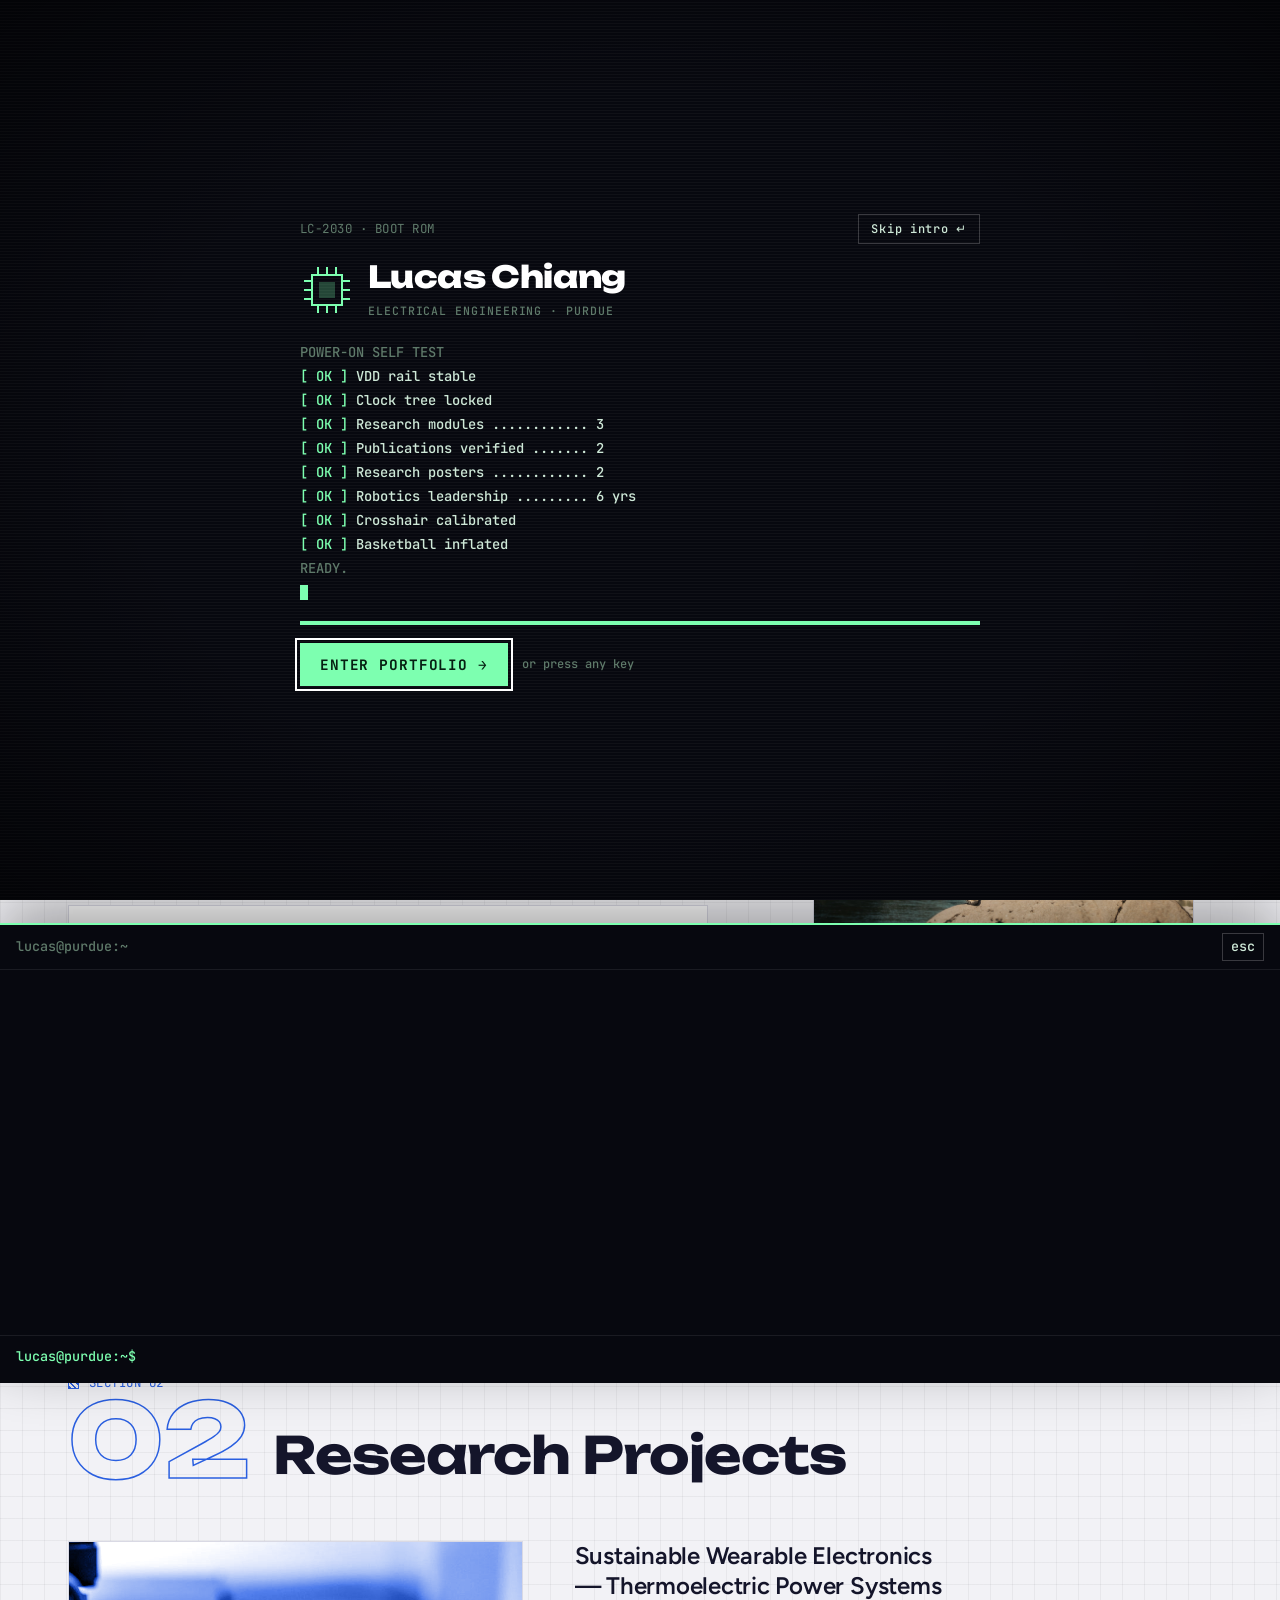
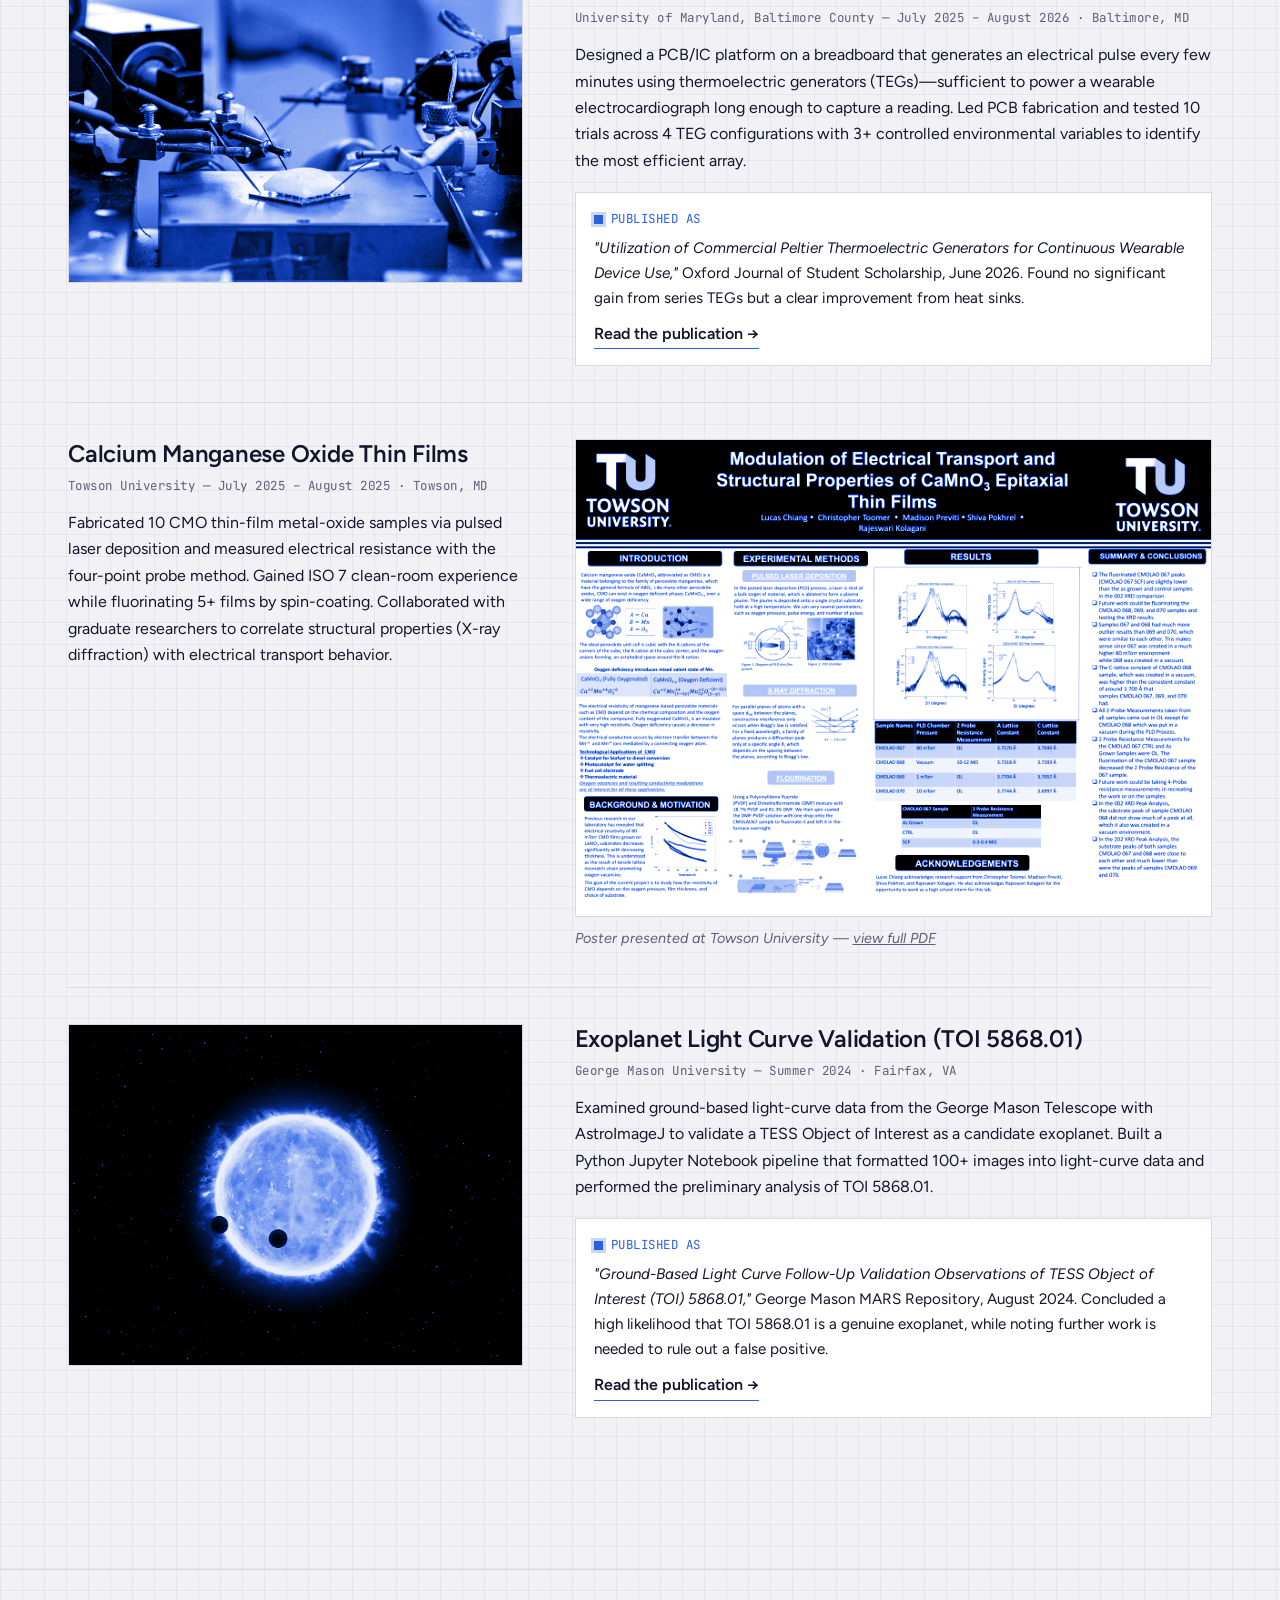
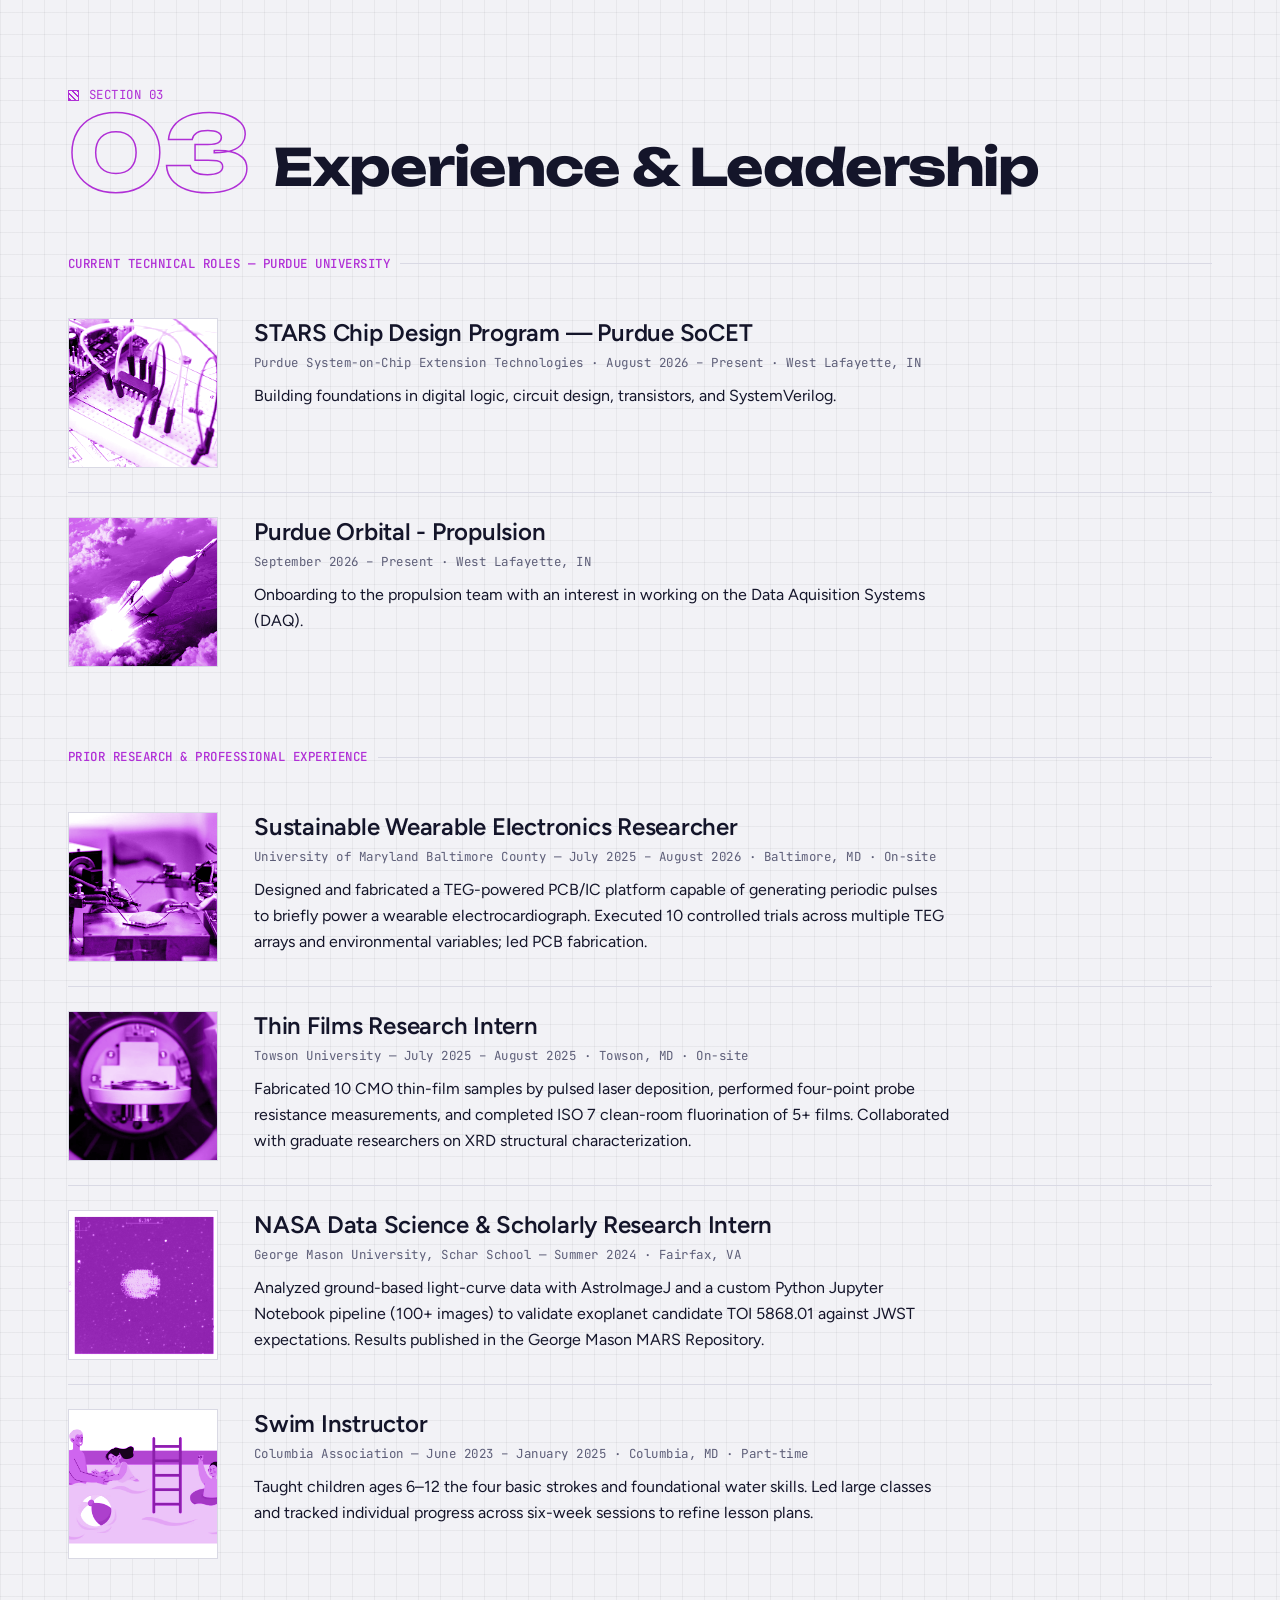
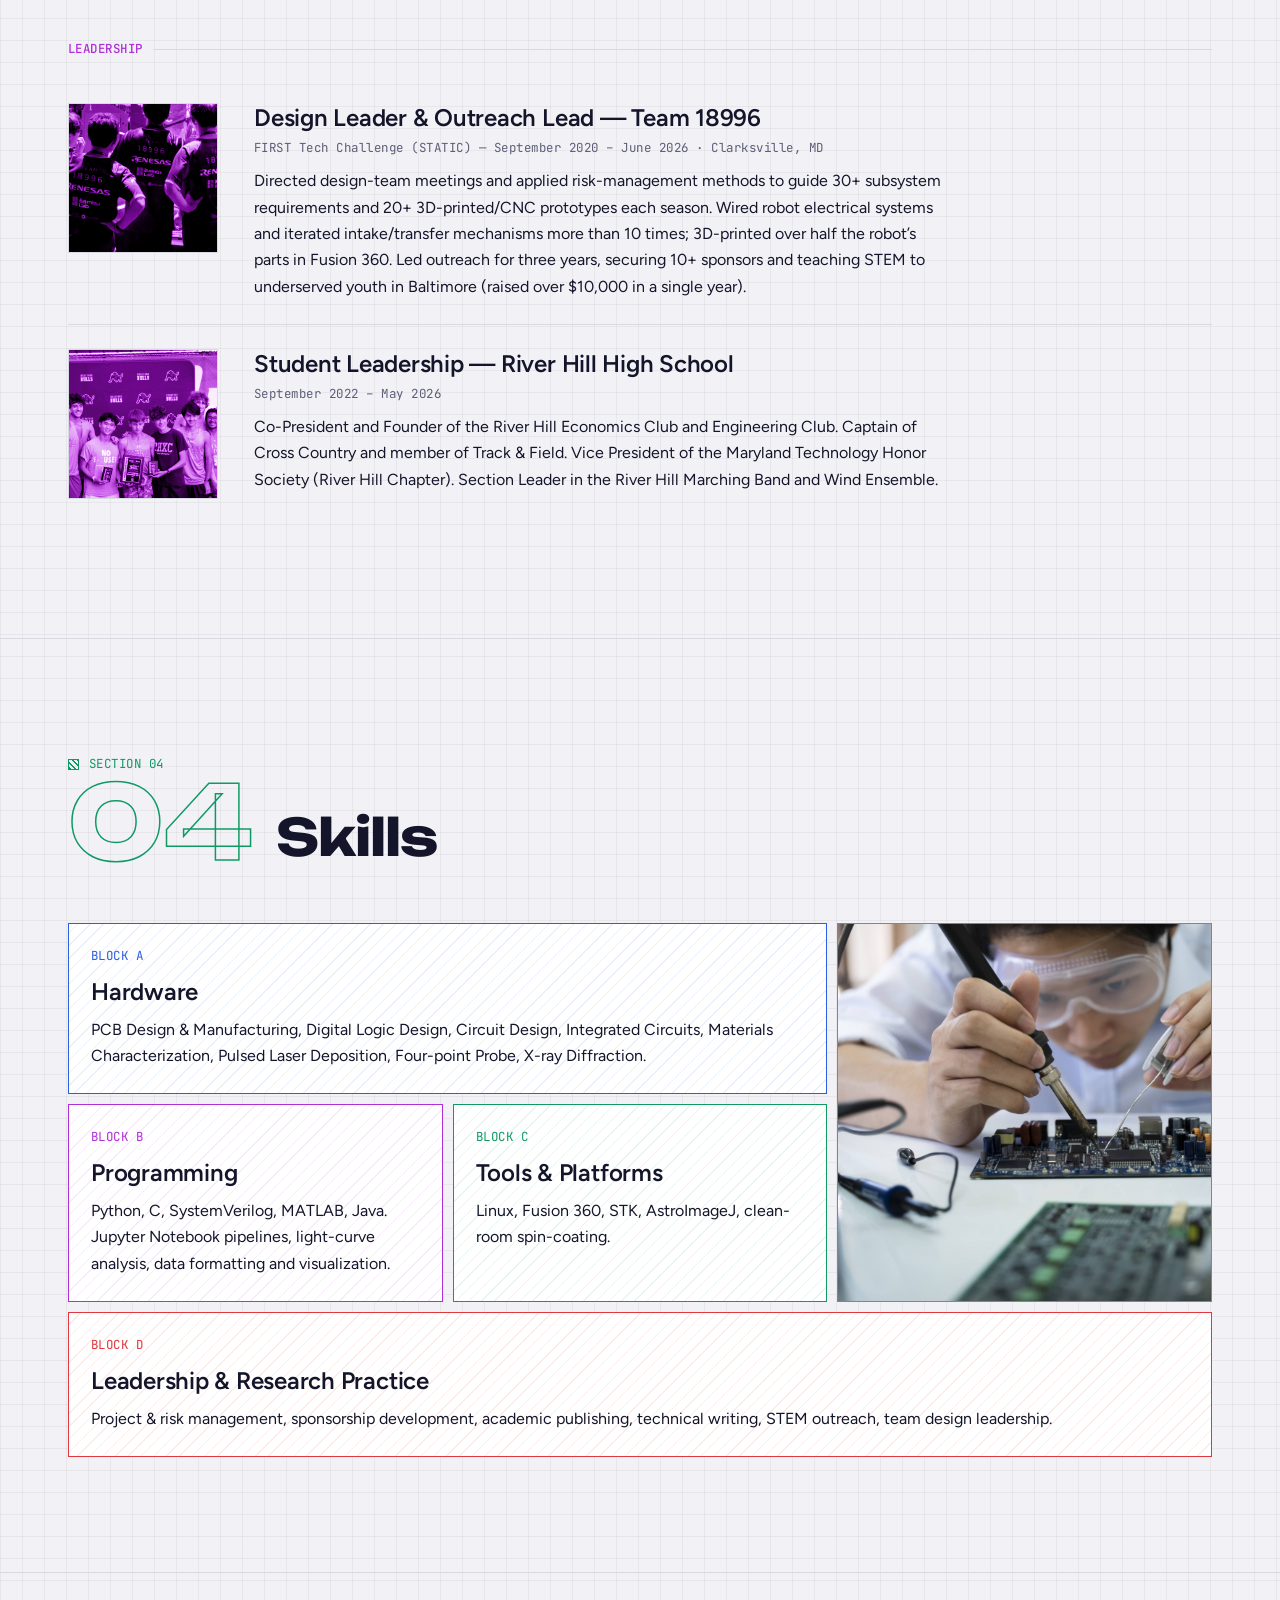
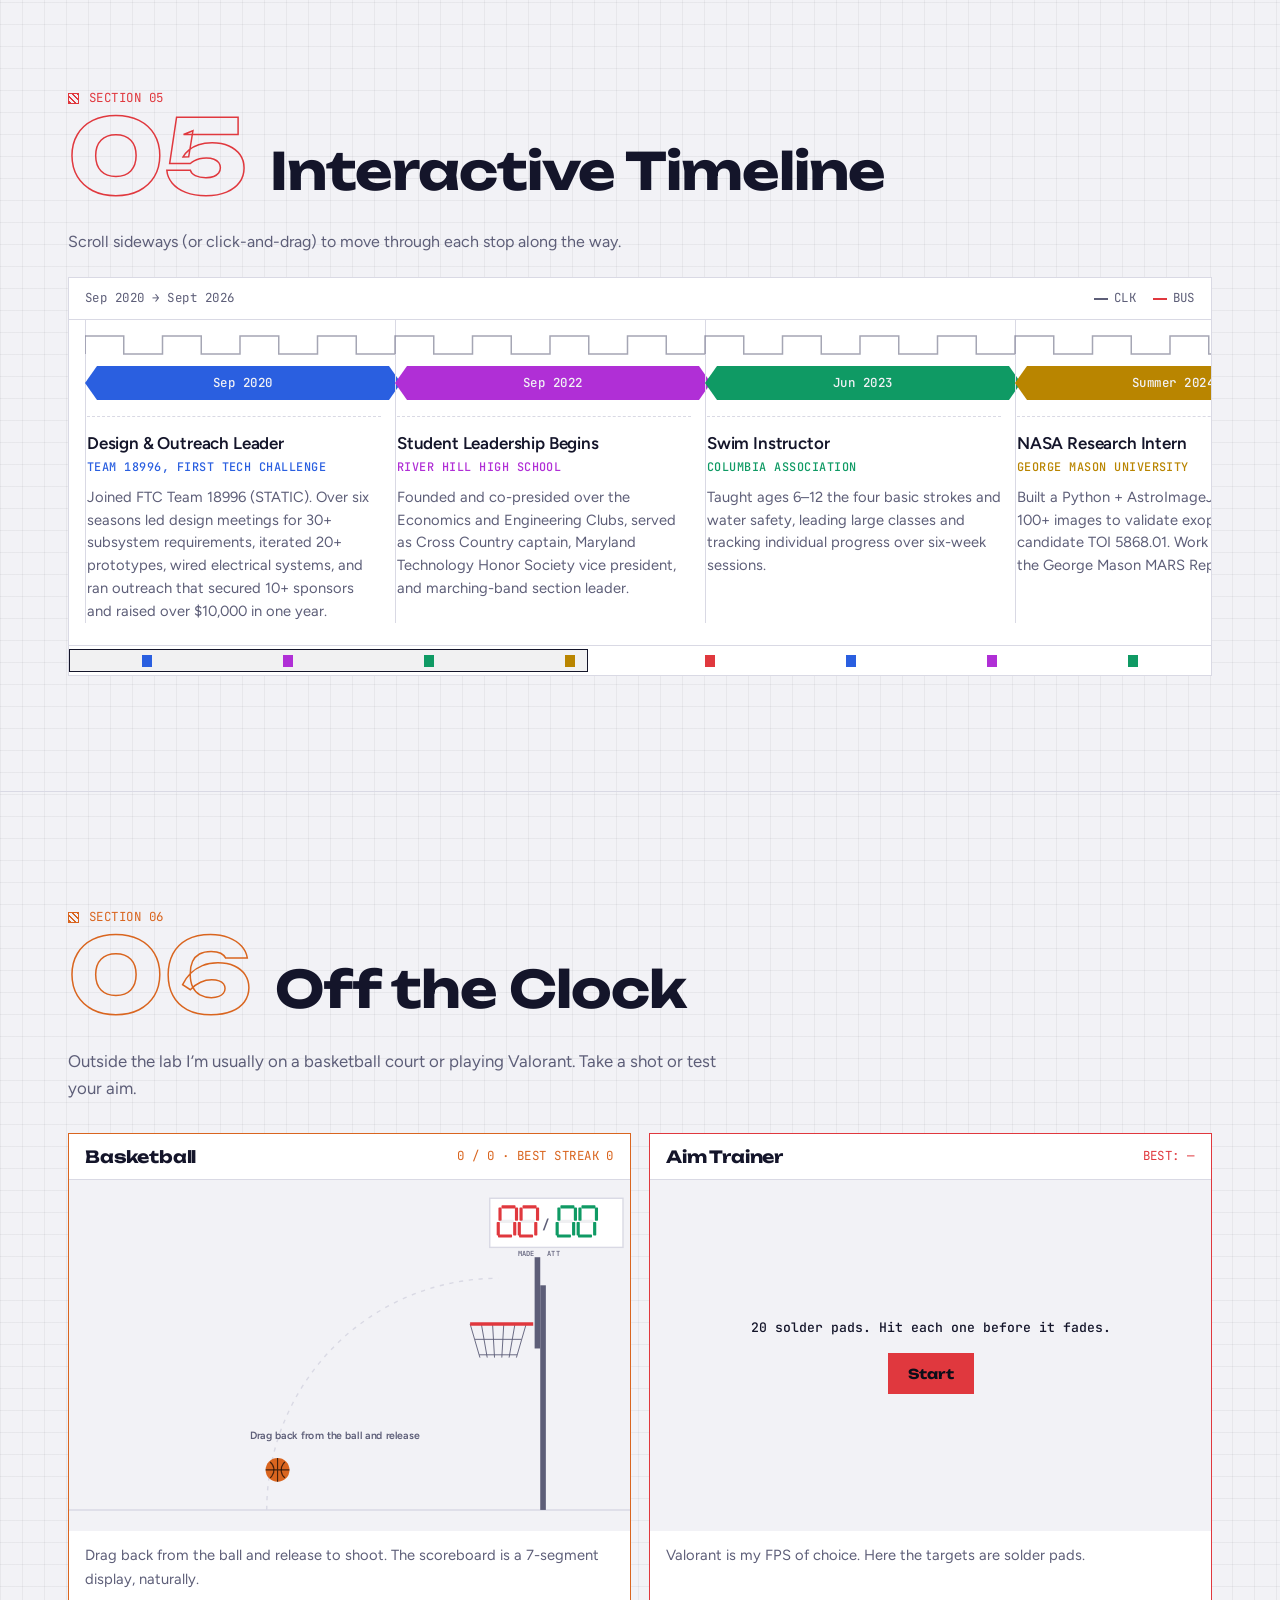
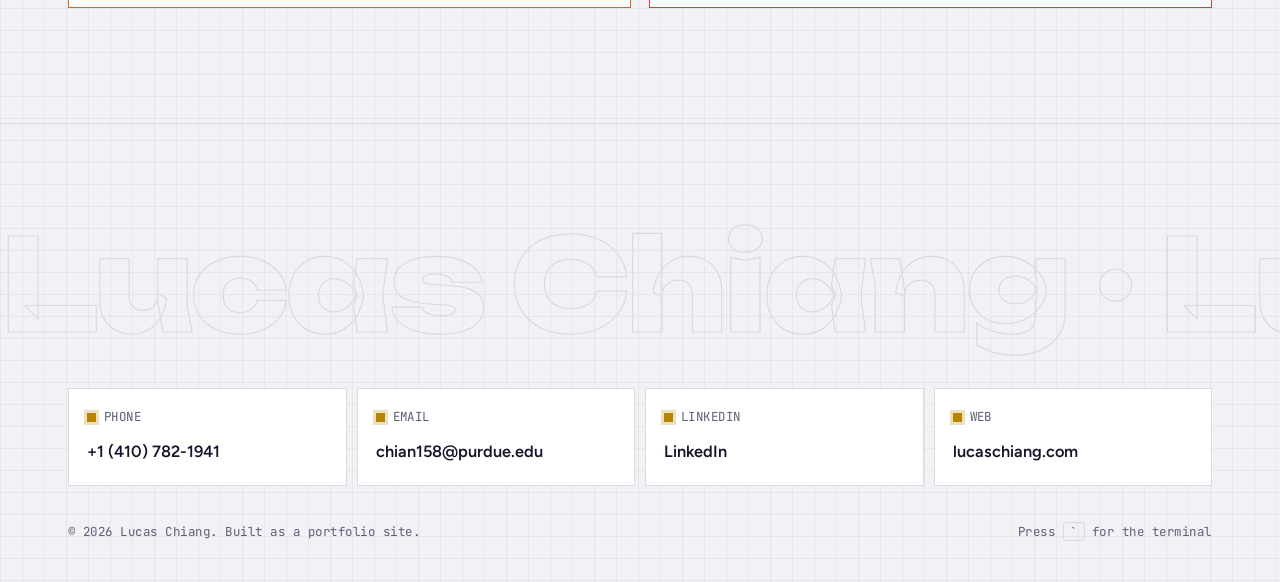
==== commit febcbf4c: "Portfolio v2: boot screen, autorouted name, games, terminal Co-Authored-By: Claude Opus 5.5 <noreply" ====
--- a/index.html
+++ b/index.html
@@ -6,16 +6,17 @@
 <meta name="description" content="Lucas Chiang — Electrical Engineering student at Purdue University. Research in wearable thermoelectrics, thin films, exoplanet validation, and chip design.">
 <title>Lucas Chiang — Portfolio</title>
 <link rel="icon" type="image/svg+xml" href="assets/favicon.svg">
-<script>try{var t=localStorage.getItem('lc-theme');if(t)document.documentElement.setAttribute('data-theme',t)}catch(e){}</script>
+<script>try{var t=localStorage.getItem('lc-theme');if(t)document.documentElement.setAttribute('data-theme',t)}catch(e){}document.documentElement.classList.add('js')</script>
 <link rel="preconnect" href="https://fonts.googleapis.com">
 <link rel="preconnect" href="https://fonts.gstatic.com" crossorigin>
-<link rel="stylesheet" href="https://fonts.googleapis.com/css2?family=Unbounded:wght@500;700;800&family=Figtree:ital,wght@0,400;0,500;0,600;1,400&family=JetBrains+Mono:wght@400;500&display=swap">
+<link rel="stylesheet" href="https://fonts.googleapis.com/css2?family=Unbounded:wght@500;700;800&family=Figtree:ital,wght@0,400;0,500;0,600;1,400&family=JetBrains+Mono:wght@400;500;700&display=swap">
 <style>
-/* Layout concept: the site is a chip layout viewer. Each section is a mask layer
-   (metal 1, metal 2, poly, diffusion, via) with its own color and hatch; the hero is a live routed die. */
+/* Layout concept: a chip layout viewer. Sections are mask layers (metal1, metal2, poly, diffusion, via);
+   the hero autoroutes the name in metal; a boot ROM screen powers the site on. */
 :root{
   --bg:#f2f2f6; --panel:#ffffff; --fg:#14152a; --muted:#5d5e78; --line:#d9d9e4; --grid:rgba(20,21,42,.05);
-  --m1:#2a5fe0; --m2:#b02fd6; --poly:#e0383e; --diff:#0f9a64; --via:#b98500;
+  --m1:#2a5fe0; --m2:#b02fd6; --poly:#e0383e; --diff:#0f9a64; --via:#b98500; --ball:#d9651f;
+  --term-bg:#07080f; --term-fg:#cfe9d8; --term-dim:#5f7a6a; --term-hi:#7dffb0;
   --display:"Unbounded","Arial Black",system-ui,sans-serif;
   --body:"Figtree",system-ui,-apple-system,"Segoe UI",sans-serif;
   --mono:"JetBrains Mono",ui-monospace,"SFMono-Regular",Menlo,monospace;
@@ -24,60 +25,103 @@
 }
 @media (prefers-color-scheme: dark){ :root:not([data-theme="light"]){
   --bg:#0c0e19; --panel:#121528; --fg:#e8e7f2; --muted:#9091ad; --line:#252943; --grid:rgba(232,231,242,.04);
-  --m1:#5b8cff; --m2:#d77bff; --poly:#ff6b6f; --diff:#3fdc9c; --via:#ffcf4d; color-scheme:dark;
+  --m1:#5b8cff; --m2:#d77bff; --poly:#ff6b6f; --diff:#3fdc9c; --via:#ffcf4d; --ball:#f08a3c; color-scheme:dark;
 }}
 :root[data-theme="dark"]{
   --bg:#0c0e19; --panel:#121528; --fg:#e8e7f2; --muted:#9091ad; --line:#252943; --grid:rgba(232,231,242,.04);
-  --m1:#5b8cff; --m2:#d77bff; --poly:#ff6b6f; --diff:#3fdc9c; --via:#ffcf4d; color-scheme:dark;
+  --m1:#5b8cff; --m2:#d77bff; --poly:#ff6b6f; --diff:#3fdc9c; --via:#ffcf4d; --ball:#f08a3c; color-scheme:dark;
 }
 *{box-sizing:border-box}
+[hidden]{display:none!important}
 html{scroll-behavior:smooth;scroll-padding-top:72px}
 @media (prefers-reduced-motion: reduce){html{scroll-behavior:auto}}
-body{margin:0;background:var(--bg);color:var(--fg);font:16px/1.65 var(--body);
-  background-image:linear-gradient(var(--grid) 1px,transparent 1px),linear-gradient(90deg,var(--grid) 1px,transparent 1px);
-  background-size:22px 22px;-webkit-font-smoothing:antialiased}
+body{margin:0;background:var(--bg);color:var(--fg);font:16px/1.65 var(--body);-webkit-font-smoothing:antialiased;
+  background-image:linear-gradient(var(--grid) 1px,transparent 1px),linear-gradient(90deg,var(--grid) 1px,transparent 1px);background-size:22px 22px}
+body.booting{overflow:hidden}
 img{max-width:100%;display:block}
 a{color:inherit}
+button{font:inherit;color:inherit}
 :focus-visible{outline:2px solid var(--via);outline-offset:3px}
 .wrap{max-width:var(--max);margin:0 auto;padding-inline:var(--gutter)}
 .mono{font-family:var(--mono);font-size:.78rem;letter-spacing:.04em}
-h1,h2,h3{text-wrap:balance;margin:0}
-
-/* ---------- top bar ---------- */
-.bar{position:sticky;top:env(safe-area-inset-top,0px);z-index:20;background:color-mix(in srgb,var(--bg) 86%,transparent);
+h1,h2,h3,h4{text-wrap:balance;margin:0}
+p{margin:0 0 12px}
+.sr{position:absolute;width:1px;height:1px;overflow:hidden;clip:rect(0 0 0 0);white-space:nowrap}
+
+/* ================= BOOT ROM ================= */
+#boot{position:fixed;inset:0;z-index:100;background:var(--term-bg);color:var(--term-fg);display:grid;place-items:center;
+  padding:calc(24px + env(safe-area-inset-top,0px)) 16px calc(24px + env(safe-area-inset-bottom,0px));cursor:pointer}
+#boot::before{content:"";position:absolute;inset:0;pointer-events:none;
+  background:repeating-linear-gradient(0deg,rgba(255,255,255,.035) 0 1px,transparent 1px 3px);mix-blend-mode:screen}
+#boot::after{content:"";position:absolute;inset:0;pointer-events:none;background:radial-gradient(ellipse at center,transparent 55%,rgba(0,0,0,.55))}
+.boot-in{width:min(680px,100%);position:relative;z-index:1}
+.boot-top{display:flex;justify-content:space-between;align-items:center;gap:12px;color:var(--term-dim);margin-bottom:18px;flex-wrap:wrap}
+.boot-chip{display:flex;align-items:center;gap:14px;margin-bottom:22px}
+.boot-chip svg{width:54px;height:54px;flex:none;color:var(--term-hi)}
+.boot-chip b{font-family:var(--display);font-weight:800;font-size:clamp(1.3rem,4vw,1.9rem);letter-spacing:-.02em;color:#fff;line-height:1}
+.boot-chip span{display:block;font:500 .72rem var(--mono);color:var(--term-dim);letter-spacing:.08em;margin-top:6px;text-transform:uppercase}
+#bootLog{font:500 clamp(.72rem,1.9vw,.86rem)/1.75 var(--mono);margin:0;min-height:15.5em;white-space:pre-wrap;overflow-wrap:anywhere}
+#bootLog .ok{color:var(--term-hi)}
+#bootLog .dim{color:var(--term-dim)}
+.boot-bar{height:4px;background:rgba(255,255,255,.08);margin-top:16px;overflow:hidden}
+.boot-bar i{display:block;height:100%;width:0;background:var(--term-hi);box-shadow:0 0 12px var(--term-hi);transition:width .18s linear}
+.boot-enter{margin-top:18px;display:flex;align-items:center;gap:14px;flex-wrap:wrap}
+.boot-enter button{all:unset;cursor:pointer;font:700 .9rem var(--mono);letter-spacing:.06em;padding:12px 20px;background:var(--term-hi);color:#062012}
+.boot-enter button:focus-visible{outline:2px solid #fff;outline-offset:3px}
+.boot-enter span{font:500 .75rem var(--mono);color:var(--term-dim)}
+#bootSkip{all:unset;cursor:pointer;font:500 .75rem var(--mono);letter-spacing:.06em;color:var(--term-fg);border:1px solid rgba(255,255,255,.2);padding:6px 12px}
+#bootSkip:hover{border-color:var(--term-hi);color:var(--term-hi)}
+#bootSkip:focus-visible{outline:2px solid var(--term-hi)}
+.caret{display:inline-block;width:.6em;height:1.05em;background:var(--term-hi);vertical-align:-2px;animation:blink 1s steps(1) infinite}
+@keyframes blink{50%{opacity:0}}
+#boot.off{animation:crt .55s cubic-bezier(.7,0,.3,1) forwards}
+@keyframes crt{0%{clip-path:inset(0 0 0 0);filter:brightness(1)}55%{clip-path:inset(49.6% 0 49.6% 0);filter:brightness(2.2)}100%{clip-path:inset(50% 50% 50% 50%);filter:brightness(3);opacity:0}}
+
+/* ================= TOP BAR ================= */
+.bar{position:sticky;top:env(safe-area-inset-top,0px);z-index:30;background:color-mix(in srgb,var(--bg) 86%,transparent);
   backdrop-filter:blur(10px);-webkit-backdrop-filter:blur(10px);border-bottom:1px solid var(--line)}
-.bar .wrap{display:flex;align-items:center;gap:20px;height:60px}
-.brand{font-family:var(--display);font-weight:700;font-size:.95rem;text-decoration:none;white-space:nowrap;display:flex;align-items:center;gap:10px}
-.theme{all:unset;cursor:pointer;font-size:1.05rem;width:32px;height:32px;display:grid;place-items:center;border:1px solid var(--line);border-radius:4px}
-.theme:hover{border-color:var(--via);color:var(--via)}
-.theme:focus-visible{outline:2px solid var(--via)}
-nav.layers{display:flex;gap:4px;margin-left:auto;overflow-x:auto;scrollbar-width:none;min-width:0}
+.bar .wrap{display:flex;align-items:center;gap:14px;height:60px}
+.brand{font-family:var(--display);font-weight:700;font-size:.95rem;text-decoration:none;white-space:nowrap}
+.ibtn{all:unset;cursor:pointer;height:32px;min-width:32px;padding:0 8px;box-sizing:border-box;display:inline-flex;align-items:center;justify-content:center;gap:6px;
+  border:1px solid var(--line);border-radius:4px;font:500 .78rem var(--mono);white-space:nowrap}
+.ibtn:hover{border-color:var(--via);color:var(--via)}
+.ibtn:focus-visible{outline:2px solid var(--via);outline-offset:2px}
+nav.layers{display:flex;gap:2px;margin-left:auto;overflow-x:auto;scrollbar-width:none;min-width:0}
 nav.layers::-webkit-scrollbar{display:none}
-nav.layers a{display:flex;align-items:center;gap:8px;padding:6px 10px;border-radius:4px;text-decoration:none;font-size:.86rem;font-weight:500;white-space:nowrap;color:var(--muted)}
-nav.layers a:hover,nav.layers a.on{color:var(--fg);background:color-mix(in srgb,var(--c) 12%,transparent)}
-.sw{width:11px;height:11px;flex:none;border:1.5px solid var(--c);
-  background:repeating-linear-gradient(45deg,var(--c) 0 1.5px,transparent 1.5px 4px)}
-nav.layers .num{font-family:var(--mono);font-size:.7rem;opacity:.7}
-.coords{font-family:var(--mono);font-size:.7rem;color:var(--muted);white-space:nowrap;font-variant-numeric:tabular-nums;min-width:170px;text-align:right}
-@media (max-width:1380px){.coords{display:none}}
-@media (max-width:760px){nav.layers .lbl{display:none} nav.layers a .num{opacity:1} .bar .wrap{gap:10px}}
-
-/* ---------- hero ---------- */
+nav.layers a{display:flex;align-items:center;gap:7px;padding:6px 9px;border-radius:4px;text-decoration:none;font-size:.85rem;font-weight:500;white-space:nowrap;color:var(--muted)}
+nav.layers a:hover,nav.layers a.on{color:var(--fg);background:color-mix(in srgb,var(--c) 13%,transparent)}
+.sw{width:11px;height:11px;flex:none;border:1.5px solid var(--c);background:repeating-linear-gradient(45deg,var(--c) 0 1.5px,transparent 1.5px 4px)}
+nav.layers .num{font-family:var(--mono);font-size:.68rem;opacity:.7}
+.resume-btn{display:inline-flex;align-items:center;gap:6px;padding:8px 14px;background:var(--fg);color:var(--bg);text-decoration:none;font:700 .8rem var(--display);white-space:nowrap;border-radius:4px}
+.resume-btn:hover{background:var(--via);color:#14152a}
+@media (max-width:1560px){nav.layers .lbl-long{display:none}}
+@media (min-width:1561px){nav.layers .lbl-short{display:none}}
+@media (max-width:820px){nav.layers .lbl{display:none} nav.layers .num{opacity:1} .bar .wrap{gap:8px} .ibtn .t{display:none}}
+@media (max-width:420px){.brand{font-size:.8rem}}
+
+/* ================= HERO ================= */
 .hero{position:relative;overflow:hidden;border-bottom:1px solid var(--line)}
-#die{position:absolute;inset:0;width:100%;height:100%;
-  -webkit-mask-image:linear-gradient(90deg,rgba(0,0,0,.18) 0%,rgba(0,0,0,.25) 38%,#000 72%);
-          mask-image:linear-gradient(90deg,rgba(0,0,0,.18) 0%,rgba(0,0,0,.25) 38%,#000 72%)}
-.hero .wrap{position:relative;display:grid;grid-template-columns:minmax(0,1.35fr) minmax(0,.9fr);gap:clamp(28px,5vw,72px);padding-block:clamp(48px,8vw,104px) 40px;align-items:center}
-.eyebrow{display:flex;align-items:center;gap:10px;color:var(--muted);margin-bottom:22px;text-transform:uppercase}
+#die{position:absolute;inset:0;width:100%;height:100%;display:block}
+.hero .wrap{position:relative}
+.hero-top{padding-block:clamp(36px,6vw,72px) 0}
+.eyebrow{display:flex;align-items:center;gap:10px;color:var(--muted);text-transform:uppercase}
 .eyebrow .sw{--c:var(--via)}
-.hero h1{font-family:var(--display);font-weight:800;font-size:clamp(2.7rem,7.4vw,6rem);line-height:.92;letter-spacing:-.035em}
-.hero h1 span{display:block}
-.hero h1 .l2{color:transparent;-webkit-text-stroke:1.5px var(--fg);}
-.lede{font-size:clamp(1.15rem,1.8vw,1.4rem);line-height:1.45;font-weight:500;margin:26px 0 0;max-width:34ch}
-.bio{color:var(--muted);max-width:62ch;margin:18px 0 0}
-.edu{display:grid;gap:12px;margin-top:26px;max-width:64ch}
+.name{font-family:var(--display);font-weight:800;font-size:clamp(3.4rem,14.5vw,11.8rem);line-height:.9;letter-spacing:-.035em;margin:18px 0 0;position:relative}
+.name .ln{display:block;width:max-content}
+.name .ln2{margin-left:clamp(0px,9vw,150px)}
+.name.routed{color:transparent}
+.name.routed::selection,.name.routed .ln::selection{color:var(--fg);background:color-mix(in srgb,var(--via) 40%,transparent)}
+.hero-cols{display:grid;grid-template-columns:minmax(0,1.35fr) minmax(0,.85fr);gap:clamp(28px,5vw,72px);align-items:start;padding-block:clamp(26px,4vw,44px) 40px}
+.lede{font-size:clamp(1.15rem,1.8vw,1.42rem);line-height:1.45;font-weight:500;margin:0;max-width:36ch}
+.lede,.bio,.edu p{position:relative}
+.bio{color:var(--muted);max-width:62ch;margin:16px 0 0}
+.edu{display:grid;gap:10px;margin-top:22px;max-width:64ch}
 .edu p{margin:0;padding:14px 16px;background:var(--panel);border:1px solid var(--line);font-size:.94rem;line-height:1.55}
 .edu b{font-weight:600}
+.cta{display:flex;gap:10px;flex-wrap:wrap;margin-top:22px}
+.cta a{display:inline-flex;align-items:center;gap:8px;padding:12px 18px;text-decoration:none;font:700 .85rem var(--display);border:1.5px solid var(--fg)}
+.cta a.pri{background:var(--fg);color:var(--bg)}
+.cta a:hover{border-color:var(--via);background:var(--via);color:#14152a}
 .portrait{position:relative;margin:0;padding:18px}
 .portrait::before,.portrait::after{content:"";position:absolute;width:26px;height:26px;border:2px solid var(--via)}
 .portrait::before{top:0;left:0;border-right:0;border-bottom:0}
@@ -85,51 +129,71 @@
 .portrait .frame{aspect-ratio:4/5}
 .portrait figcaption{display:flex;justify-content:space-between;margin-top:10px;color:var(--muted)}
 
-/* image frames: hatched ground shows while loading or if an image is missing */
+/* crosshair probe (hero only, fine pointers) */
+.xh{position:absolute;inset:0;pointer-events:none;opacity:0;transition:opacity .2s;z-index:2}
+.hero:hover .xh.live{opacity:1}
+.xh i{position:absolute;background:color-mix(in srgb,var(--via) 45%,transparent)}
+.xh .h{left:0;right:0;height:1px}
+.xh .v{top:0;bottom:0;width:1px}
+.xh .ring{position:absolute;width:26px;height:26px;margin:-13px 0 0 -13px;border:1.5px solid var(--via);border-radius:50%}
+.xh .ring::before,.xh .ring::after{content:"";position:absolute;background:var(--via)}
+.xh .ring::before{left:50%;top:-7px;width:1.5px;height:38px;margin-left:-.75px;clip-path:polygon(0 0,100% 0,100% 30%,0 30%,0 70%,100% 70%,100% 100%,0 100%)}
+.xh .ring::after{top:50%;left:-7px;height:1.5px;width:38px;margin-top:-.75px;clip-path:polygon(0 0,30% 0,30% 100%,0 100%,0 0,70% 0,100% 0,100% 100%,70% 100%)}
+.xh .lab{position:absolute;font:500 .68rem var(--mono);letter-spacing:.04em;padding:3px 7px;background:var(--fg);color:var(--bg);white-space:nowrap;transform:translate(16px,16px)}
+
+/* image frames */
 .frame{position:relative;overflow:hidden;background:var(--panel);border:1px solid var(--line);max-width:100%;
   background-image:repeating-linear-gradient(45deg,color-mix(in srgb,var(--c,var(--m1)) 18%,transparent) 0 1px,transparent 1px 7px)}
-.frame img{width:100%;height:100%;object-fit:cover;position:relative;transition:transform .6s cubic-bezier(.2,.7,.2,1)}
+.frame img{width:100%;height:100%;object-fit:cover;position:relative;transition:transform .6s cubic-bezier(.2,.7,.2,1),filter .5s}
 .frame.missing img{display:none}
-.frame.missing::after{content:attr(data-alt);position:absolute;inset:0;display:grid;place-items:center;padding:16px;text-align:center;
-  font:500 .72rem/1.4 var(--mono);color:var(--muted);letter-spacing:.04em}
-
-/* stats as package pins */
-.pins{position:relative;display:grid;grid-template-columns:repeat(4,minmax(0,1fr));border-top:1px solid var(--line);margin-top:8px}
-.pin{position:relative;padding:22px 18px 30px;border-right:1px solid var(--line)}
+.frame.missing::after{content:attr(data-alt);position:absolute;inset:0;display:grid;place-items:center;padding:16px;text-align:center;font:500 .72rem/1.4 var(--mono);color:var(--muted)}
+.tone img{filter:grayscale(1) contrast(1.08) brightness(1.02)}
+.tone::before{content:"";position:absolute;inset:0;z-index:1;background:var(--c,var(--m1));mix-blend-mode:color;opacity:.85;transition:opacity .5s;pointer-events:none}
+.tone:hover img,.tonehost:hover .tone img{filter:none}
+.tone:hover::before,.tonehost:hover .tone::before{opacity:0}
+.scan{position:absolute;left:0;right:0;top:-20%;height:18%;z-index:2;pointer-events:none;opacity:0;
+  background:linear-gradient(180deg,transparent,color-mix(in srgb,var(--c,var(--m1)) 55%,transparent) 70%,#fff 96%,transparent)}
+.exposed .scan{animation:expose 1.1s cubic-bezier(.4,0,.2,1) 1}
+@keyframes expose{0%{top:-20%;opacity:1}100%{top:110%;opacity:1}}
+
+/* pins with 7-segment digits */
+.pins{display:grid;grid-template-columns:repeat(4,minmax(0,1fr));border-top:1px solid var(--line);position:relative}
+.pin{position:relative;padding:22px 18px 28px;border-right:1px solid var(--line);display:flex;gap:16px;align-items:center}
 .pin:last-child{border-right:0}
 .pin::before{content:"";position:absolute;top:-1px;left:18px;width:34px;height:7px;background:var(--c)}
-.pin b{display:block;font-family:var(--display);font-weight:700;font-size:clamp(2rem,4vw,3.1rem);line-height:1;color:var(--c);font-variant-numeric:tabular-nums}
-.pin span{display:block;margin-top:8px;font-size:.9rem;color:var(--muted)}
+.seg{height:clamp(44px,5vw,64px);width:auto;color:var(--c);flex:none;overflow:visible}
+.seg .off{opacity:.1}
+.seg .on{filter:drop-shadow(0 0 6px color-mix(in srgb,var(--c) 60%,transparent))}
+.pin span{font-size:.9rem;color:var(--muted);line-height:1.35}
 @media (max-width:860px){
-  .hero .wrap{grid-template-columns:1fr}
+  .hero-cols{grid-template-columns:1fr}
   .portrait{max-width:380px}
-  #die{-webkit-mask-image:linear-gradient(180deg,rgba(0,0,0,.3),rgba(0,0,0,.12));mask-image:linear-gradient(180deg,rgba(0,0,0,.3),rgba(0,0,0,.12))}
   .pins{grid-template-columns:repeat(2,minmax(0,1fr))}
   .pin:nth-child(2){border-right:0}
   .pin:nth-child(-n+2){border-bottom:1px solid var(--line)}
 }
-
-/* ---------- sections ---------- */
-section.layer{padding-block:clamp(64px,9vw,120px);border-bottom:1px solid var(--line)}
+@media (max-width:420px){.pin{flex-direction:column;align-items:flex-start;gap:10px}}
+
+/* ================= SECTIONS ================= */
+section.layer{padding-block:clamp(64px,9vw,120px);border-bottom:1px solid var(--line);position:relative}
 .sec-head{display:grid;grid-template-columns:auto 1fr;gap:6px 22px;align-items:end;margin-bottom:clamp(36px,5vw,60px)}
 .sec-head .tag{grid-column:1/-1;display:flex;align-items:center;gap:10px;color:var(--c);text-transform:uppercase}
 .sec-head .n{font-family:var(--display);font-weight:800;font-size:clamp(3rem,8vw,6.4rem);line-height:.8;color:transparent;-webkit-text-stroke:1.5px var(--c)}
 .sec-head h2{font-family:var(--display);font-weight:700;font-size:clamp(1.8rem,4.2vw,3.2rem);line-height:1;letter-spacing:-.02em}
-.sub{margin:0 0 20px;color:var(--c);text-transform:uppercase;display:flex;align-items:center;gap:10px}
+.sub{margin:0 0 20px;color:var(--c);text-transform:uppercase;display:flex;align-items:center;gap:10px;font-weight:500}
 .sub::after{content:"";flex:1;height:1px;background:var(--line)}
 .meta{color:var(--muted);margin:8px 0 14px;line-height:1.5}
 h3{font-family:var(--body);font-weight:600;font-size:clamp(1.2rem,2vw,1.5rem);line-height:1.25;letter-spacing:-.01em}
-p{margin:0 0 12px}
 
 /* research */
 .proj{display:grid;grid-template-columns:minmax(0,5fr) minmax(0,7fr);gap:clamp(24px,4vw,56px);align-items:start;padding-block:36px;border-top:1px solid var(--line)}
 .proj:first-of-type{border-top:0;padding-top:0}
 .proj:nth-of-type(even) .media{order:2}
-.proj .media .frame{aspect-ratio:4/3}
-.proj .media:hover img{transform:scale(1.035)}
-.proj .media figcaption{margin-top:10px;color:var(--muted);font-size:.9rem;font-style:italic}
+.media{margin:0;perspective:900px}
+.media .frame{aspect-ratio:4/3;transform-style:preserve-3d;transition:transform .25s ease-out}
+.media figcaption{margin-top:10px;color:var(--muted);font-size:.9rem;font-style:italic}
 .proj .body{min-width:0;max-width:66ch}
-.pub{margin-top:18px;padding:16px 18px;background:var(--panel);border:1px solid var(--line);position:relative}
+.pub{margin-top:18px;padding:16px 18px;background:var(--panel);border:1px solid var(--line)}
 .pub .k{display:flex;align-items:center;gap:8px;color:var(--c);text-transform:uppercase;margin-bottom:6px}
 .via{width:9px;height:9px;background:var(--c);flex:none;box-shadow:0 0 0 3px color-mix(in srgb,var(--c) 25%,transparent)}
 .pub p{margin:0;font-size:.95rem}
@@ -151,11 +215,12 @@
 
 /* skills floorplan */
 .floor{display:grid;grid-template-columns:repeat(6,minmax(0,1fr));gap:10px}
-.blk{position:relative;padding:22px 22px 24px;border:1.5px solid var(--c);background:var(--panel);min-width:0;
+.blk{position:relative;padding:22px 22px 24px;border:1.5px solid var(--c);background:var(--panel);min-width:0;overflow:hidden;
   background-image:repeating-linear-gradient(-45deg,color-mix(in srgb,var(--c) 10%,transparent) 0 1px,transparent 1px 9px)}
 .blk .mono{color:var(--c);text-transform:uppercase;display:block;margin-bottom:10px}
 .blk h3{margin-bottom:10px}
-.blk p{margin:0;color:var(--fg)}
+.blk p{margin:0}
+.blk::after{content:"";position:absolute;inset:0;pointer-events:none;background:radial-gradient(260px circle at var(--mx,-999px) var(--my,-999px),color-mix(in srgb,var(--c) 22%,transparent),transparent 70%)}
 .blk.hw{grid-column:span 4;--c:var(--m1)}
 .blk.img{grid-column:span 2;grid-row:span 2;padding:0;--c:var(--via)}
 .blk.img .frame{height:100%;min-height:220px;border:0}
@@ -164,31 +229,63 @@
 .blk.ld{grid-column:span 6;--c:var(--poly)}
 @media (max-width:820px){.floor{grid-template-columns:1fr}.blk.hw,.blk.img,.blk.pr,.blk.tl,.blk.ld{grid-column:auto;grid-row:auto}.blk.img .frame{aspect-ratio:16/9;min-height:0}}
 
-/* timeline as logic analyzer */
+/* timeline / logic analyzer */
+.hint{color:var(--muted);margin:-28px 0 22px}
 .scope{border:1px solid var(--line);background:var(--panel)}
 .scope-top{display:flex;justify-content:space-between;gap:12px;flex-wrap:wrap;padding:10px 16px;border-bottom:1px solid var(--line);color:var(--muted)}
 .scope-top .ch{display:flex;gap:16px}
 .scope-top .ch span{display:flex;align-items:center;gap:6px}
 .scope-top i{width:14px;height:2px;background:var(--c);display:inline-block}
-.track{overflow-x:auto;cursor:grab;scrollbar-width:thin;user-select:none}
+.track{overflow-x:auto;cursor:grab;scrollbar-width:none;user-select:none;position:relative}
+.track::-webkit-scrollbar{display:none}
 .track.drag{cursor:grabbing}
-.lanes{display:flex;width:max-content;padding:0 16px 20px}
+.lanes{display:flex;width:max-content;padding:0 16px 22px;position:relative}
 .ev{width:310px;flex:none;position:relative}
-.ev .clk{display:block;width:100%;height:22px;margin-top:14px;color:var(--muted);opacity:.55}
-.ev .bus{margin-top:10px;height:34px;display:flex;align-items:center;justify-content:center;
-  font:500 .78rem var(--mono);letter-spacing:.04em;color:var(--bg);background:var(--c);
+.ev .clk{display:block;width:100%;height:22px;margin-top:14px;color:var(--muted);opacity:.55;overflow:hidden}
+.clkg{animation:clk 1.4s linear infinite}
+@keyframes clk{to{transform:translateX(-77.5px)}}
+@media (prefers-reduced-motion: reduce){.clkg{animation:none}}
+.ev .bus{margin-top:10px;height:34px;display:flex;align-items:center;justify-content:center;font:500 .78rem var(--mono);letter-spacing:.04em;color:var(--bg);background:var(--c);
   clip-path:polygon(12px 0,calc(100% - 12px) 0,100% 50%,calc(100% - 12px) 100%,12px 100%,0 50%);margin-right:-6px;transition:filter .2s}
 .ev .card{margin:16px 14px 0 2px;padding:16px 0 0;border-top:1px dashed var(--line)}
 .ev h3{font-size:1.06rem}
 .ev .org{display:block;color:var(--c);font:500 .74rem/1.4 var(--mono);letter-spacing:.04em;margin-top:5px;text-transform:uppercase}
 .ev p{margin:10px 0 0;font-size:.92rem;color:var(--muted);line-height:1.55}
 .ev::before{content:"";position:absolute;left:0;top:0;bottom:0;width:1px;background:var(--line)}
-.ev:hover .bus{filter:brightness(1.12)}
-.ev:hover::before{background:var(--c)}
-.hint{color:var(--muted);margin:-28px 0 22px}
-
-/* contact pads */
-footer{padding-block:clamp(56px,8vw,96px) 40px}
+.ev:hover .bus,.ev.hot .bus{filter:brightness(1.15)}
+.tcur{position:absolute;top:0;bottom:0;width:1px;background:var(--via);pointer-events:none;opacity:0;transition:opacity .15s;z-index:2}
+.track:hover .tcur{opacity:1}
+.tcur b{position:absolute;top:4px;left:6px;font:700 .68rem var(--mono);background:var(--via);color:#14152a;padding:2px 6px;white-space:nowrap}
+.ovw{position:relative;height:30px;border-top:1px solid var(--line);cursor:pointer}
+.ovw .tk{position:absolute;top:9px;width:10px;height:12px;background:var(--c);transform:translateX(-50%)}
+.ovw .thumb{position:absolute;top:3px;bottom:3px;border:1.5px solid var(--fg);background:color-mix(in srgb,var(--fg) 6%,transparent);pointer-events:none}
+
+/* ================= OFF THE CLOCK ================= */
+.play-intro{color:var(--muted);max-width:60ch;margin:-28px 0 30px;font-size:1.05rem}
+.games{display:grid;grid-template-columns:repeat(2,minmax(0,1fr));gap:18px}
+.game{border:1.5px solid var(--c);background:var(--panel);min-width:0;display:flex;flex-direction:column}
+.game-top{display:flex;justify-content:space-between;align-items:center;gap:10px;padding:12px 16px;border-bottom:1px solid var(--line)}
+.game-top h3{font-family:var(--display);font-size:1.05rem;font-weight:700}
+.game-top .mono{color:var(--c);text-transform:uppercase}
+.stage{position:relative;aspect-ratio:16/10;background:var(--bg);overflow:hidden;touch-action:none}
+.stage canvas{position:absolute;inset:0;width:100%;height:100%;display:block}
+.stage .ovl{position:absolute;inset:0;display:grid;place-items:center;text-align:center;padding:16px;background:color-mix(in srgb,var(--bg) 72%,transparent);backdrop-filter:blur(2px)}
+.stage .ovl[hidden]{display:none}
+.ovl .res{font:500 .82rem/1.7 var(--mono);margin-bottom:14px}
+.ovl .res b{font-family:var(--display);font-size:1.6rem;display:block;color:var(--c);line-height:1.3}
+.play-btn{all:unset;cursor:pointer;padding:12px 20px;background:var(--c);color:#fff;font:700 .85rem var(--display)}
+.play-btn:focus-visible{outline:2px solid var(--fg);outline-offset:3px}
+:root .play-btn{color:#0c0e19}
+.game-cap{padding:12px 16px 16px;color:var(--muted);font-size:.92rem;margin:0}
+#aim canvas{cursor:none}
+@media (max-width:860px){.games{grid-template-columns:1fr}}
+
+/* ================= FOOTER ================= */
+footer{padding-block:clamp(56px,8vw,96px) 40px;overflow:hidden}
+.marquee{white-space:nowrap;font:800 clamp(3rem,10vw,8rem)/1 var(--display);letter-spacing:-.03em;color:transparent;-webkit-text-stroke:1.2px var(--line);margin-bottom:40px;user-select:none}
+.marquee span{display:inline-block;animation:mq 40s linear infinite;padding-right:.5em}
+@keyframes mq{to{transform:translateX(-100%)}}
+@media (prefers-reduced-motion: reduce){.marquee span{animation:none}}
 .pads{display:grid;grid-template-columns:repeat(4,minmax(0,1fr));gap:10px}
 .pad{display:block;padding:18px 18px 20px;border:1.5px solid var(--line);text-decoration:none;background:var(--panel);min-width:0;transition:border-color .2s,transform .2s}
 .pad:hover{border-color:var(--via);transform:translateY(-2px)}
@@ -196,33 +293,66 @@
 .pad .via{--c:var(--via)}
 .pad b{display:block;margin-top:10px;font-weight:600;font-size:1.02rem;overflow-wrap:anywhere}
 .foot{display:flex;justify-content:space-between;gap:16px;flex-wrap:wrap;margin-top:36px;color:var(--muted)}
-.resume-cta{display:inline-flex;align-items:center;gap:10px;margin-top:28px;padding:14px 22px;background:var(--fg);color:var(--bg);text-decoration:none;font-family:var(--display);font-weight:700;font-size:.9rem}
-.resume-cta:hover{background:var(--via);color:#14152a}
+.foot kbd{font:500 .72rem var(--mono);border:1px solid var(--line);padding:1px 6px;border-radius:3px}
 @media (max-width:860px){.pads{grid-template-columns:repeat(2,minmax(0,1fr))}}
 @media (max-width:440px){.pads{grid-template-columns:1fr}}
 
-/* entrance: content visible at rest, gentle lift when JS is on */
+/* ================= TERMINAL ================= */
+#term{position:fixed;left:0;right:0;bottom:0;z-index:60;height:min(56vh,460px);background:var(--term-bg);color:var(--term-fg);
+  border-top:2px solid var(--term-hi);display:flex;flex-direction:column;font:500 .84rem/1.6 var(--mono);
+  padding-bottom:env(safe-area-inset-bottom,0px);transform:translateY(105%);transition:transform .35s cubic-bezier(.2,.8,.2,1);box-shadow:0 -20px 60px rgba(0,0,0,.35)}
+#term.open{transform:none}
+.term-bar{display:flex;justify-content:space-between;align-items:center;padding:8px 16px;border-bottom:1px solid rgba(255,255,255,.08);color:var(--term-dim)}
+.term-bar button{all:unset;cursor:pointer;color:var(--term-fg);padding:2px 8px;border:1px solid rgba(255,255,255,.2)}
+.term-bar button:focus-visible{outline:2px solid var(--term-hi)}
+#termOut{flex:1;overflow-y:auto;padding:12px 16px;white-space:pre-wrap;overflow-wrap:anywhere}
+#termOut .p{color:var(--term-hi)}
+#termOut .d{color:var(--term-dim)}
+#termOut a{color:var(--term-hi)}
+.term-in{display:flex;gap:8px;padding:10px 16px 14px;border-top:1px solid rgba(255,255,255,.08)}
+.term-in label{color:var(--term-hi);white-space:nowrap}
+#termIn{flex:1;min-width:0;background:transparent;border:0;outline:0;color:var(--term-fg);font:inherit;caret-color:var(--term-hi)}
+
+/* entrance */
 @media (prefers-reduced-motion: no-preference){
-  .js .rise{animation:rise .8s cubic-bezier(.2,.7,.2,1) both}
-  .js .rise.d1{animation-delay:.08s}.js .rise.d2{animation-delay:.16s}.js .rise.d3{animation-delay:.24s}.js .rise.d4{animation-delay:.32s}
+  .rise{animation:rise .8s cubic-bezier(.2,.7,.2,1) both}
+  .rise.d1{animation-delay:.08s}.rise.d2{animation-delay:.16s}.rise.d3{animation-delay:.24s}
   @keyframes rise{from{transform:translateY(14px);opacity:.001}to{transform:none;opacity:1}}
 }
+::view-transition-old(root),::view-transition-new(root){animation:none;mix-blend-mode:normal}
 </style>
 </head>
 <body>
+
+<!-- ============ BOOT ============ -->
+<div id="boot" hidden role="dialog" aria-label="Startup screen">
+  <div class="boot-in">
+    <div class="boot-top mono"><span>LC-2030 · BOOT ROM</span><button id="bootSkip" type="button">Skip intro ↵</button></div>
+    <div class="boot-chip">
+      <svg viewBox="0 0 54 54" aria-hidden="true"><rect x="12" y="12" width="30" height="30" fill="none" stroke="currentColor" stroke-width="2"/><rect x="19" y="19" width="16" height="16" fill="currentColor" opacity=".25"/>
+        <g stroke="currentColor" stroke-width="2"><path d="M18 12V4M27 12V4M36 12V4M18 42v8M27 42v8M36 42v8M12 18H4M12 27H4M12 36H4M42 18h8M42 27h8M42 36h8"/></g></svg>
+      <div><b>Lucas Chiang</b><span>Electrical Engineering · Purdue</span></div>
+    </div>
+    <pre id="bootLog" aria-live="polite"></pre>
+    <div class="boot-bar"><i id="bootFill"></i></div>
+    <div class="boot-enter"><button id="bootGo" type="button">ENTER PORTFOLIO →</button><span>or press any key</span></div>
+  </div>
+</div>
+
 <header class="bar">
   <div class="wrap">
     <a class="brand" href="#home">Lucas Chiang</a>
-    <button class="theme" id="themeBtn" type="button" aria-label="Toggle light and dark theme">☾</button>
+    <button class="ibtn" id="themeBtn" type="button" aria-label="Toggle light and dark theme">☾</button>
+    <button class="ibtn" id="termBtn" type="button" aria-label="Open terminal">&gt;_<span class="t">Terminal</span></button>
     <nav class="layers" aria-label="Sections">
       <a href="#home" style="--c:var(--via)"><span class="sw"></span><span class="num">01</span><span class="lbl">Home</span></a>
-      <a href="#research" style="--c:var(--m1)"><span class="sw"></span><span class="num">02</span><span class="lbl">Research Projects</span></a>
-      <a href="#experience" style="--c:var(--m2)"><span class="sw"></span><span class="num">03</span><span class="lbl">Experience &amp; Leadership</span></a>
+      <a href="#research" style="--c:var(--m1)"><span class="sw"></span><span class="num">02</span><span class="lbl"><span class="lbl-long">Research Projects</span><span class="lbl-short">Research</span></span></a>
+      <a href="#experience" style="--c:var(--m2)"><span class="sw"></span><span class="num">03</span><span class="lbl"><span class="lbl-long">Experience &amp; Leadership</span><span class="lbl-short">Experience</span></span></a>
       <a href="#skills" style="--c:var(--diff)"><span class="sw"></span><span class="num">04</span><span class="lbl">Skills</span></a>
-      <a href="#timeline" style="--c:var(--poly)"><span class="sw"></span><span class="num">05</span><span class="lbl">Interactive Timeline</span></a>
-      <a href="assets/resume.pdf" target="_blank" rel="noopener" style="--c:var(--fg)"><span class="sw"></span><span class="num">06</span><span class="lbl">Resume</span></a>
+      <a href="#timeline" style="--c:var(--poly)"><span class="sw"></span><span class="num">05</span><span class="lbl"><span class="lbl-long">Interactive Timeline</span><span class="lbl-short">Timeline</span></span></a>
+      <a href="#play" style="--c:var(--ball)"><span class="sw"></span><span class="num">06</span><span class="lbl">Off the Clock</span></a>
     </nav>
-    <div class="coords" id="coords" aria-hidden="true">x 0000.0 µm · y 0000.0 µm</div>
+    <a class="resume-btn" href="assets/resume.pdf" target="_blank" rel="noopener">Resume ↗</a>
   </div>
 </header>
 
@@ -230,28 +360,32 @@
 <!-- ============ 01 HOME ============ -->
 <section class="hero" id="home">
   <canvas id="die" aria-hidden="true"></canvas>
+  <div class="xh" id="xh" aria-hidden="true"><i class="h"></i><i class="v"></i><span class="ring"></span><span class="lab"></span></div>
   <div class="wrap">
-    <div>
-      <div class="eyebrow mono rise"><span class="sw"></span>01 · Portfolio</div>
-      <h1 class="rise d1"><span>Lucas</span><span class="l2">Chiang</span></h1>
-      <p class="lede rise d2">Electrical engineering student at Purdue building low-power systems, thin-film devices, and chip-scale platforms.</p>
-      <p class="bio rise d3">Hands-on researcher and design leader with published work in wearable thermoelectric energy harvesting and exoplanet light-curve validation. Currently learning System-on-Chip design, systemVerilog, Digital Design, and Circuitry through Purdue System-on-Chip Extension Technologies and onboarding with the propulsion team on Purdue Orbital.</p>
-      <div class="edu rise d4">
-        <p><b>Education:</b> Purdue University — Bachelor of Engineering in Electrical Engineering (Class of 2030); Minors in Computer Engineering and Management.</p>
-        <p><b>Secondary Education:</b> River Hill High School — Diploma with focus in Electrical and Electronics Engineering (Sep 2022 – May 2026). Coursework included AP Physics C (Mechanics, E&amp;M), AP Calculus AB/BC, AP Chemistry, AP Computer Science Principles, AP Biology, and Differential Equations.</p>
-      </div>
-    </div>
-    <figure class="portrait rise d2">
-      <div class="frame" style="--c:var(--via)" data-alt="Lucas Chiang"><img src="assets/DSC_4863.jpg" alt="Lucas Chiang"></div>
-      <figcaption class="mono"><span>Lucas Chiang</span><span>Purdue EE ’30</span></figcaption>
-    </figure>
-  </div>
-  <div class="wrap">
+    <div class="hero-top">
+      <div class="eyebrow mono"><span class="sw"></span>01 · Portfolio</div>
+      <h1 class="name" id="name"><span class="ln">Lucas</span><span class="ln ln2">Chiang</span></h1>
+    </div>
+    <div class="hero-cols">
+      <div>
+        <p class="lede rise">Electrical engineering student at Purdue building low-power systems, thin-film devices, and chip-scale platforms.</p>
+        <p class="bio rise d1">Hands-on researcher and design leader with published work in wearable thermoelectric energy harvesting and exoplanet light-curve validation. Currently learning System-on-Chip design, systemVerilog, Digital Design, and Circuitry through Purdue System-on-Chip Extension Technologies and onboarding with the propulsion team on Purdue Orbital.</p>
+        <div class="edu rise d2">
+          <p><b>Education:</b> Purdue University — Bachelor of Engineering in Electrical Engineering (Class of 2030); Minors in Computer Engineering and Management.</p>
+          <p><b>Secondary Education:</b> River Hill High School — Diploma with focus in Electrical and Electronics Engineering (Sep 2022 – May 2026). Coursework included AP Physics C (Mechanics, E&amp;M), AP Calculus AB/BC, AP Chemistry, AP Computer Science Principles, AP Biology, and Differential Equations.</p>
+        </div>
+        <div class="cta rise d3"><a class="pri" href="assets/resume.pdf" target="_blank" rel="noopener">Resume ↗</a><a href="#research">Research ↓</a><a href="#experience">Experience ↓</a></div>
+      </div>
+      <figure class="portrait rise d1">
+        <div class="frame" style="--c:var(--via)" data-alt="Lucas Chiang"><img src="assets/DSC_4863.jpg" alt="Lucas Chiang"></div>
+        <figcaption class="mono"><span>Lucas Chiang</span><span>Purdue EE ’30</span></figcaption>
+      </figure>
+    </div>
     <div class="pins">
-      <div class="pin" style="--c:var(--m1)"><b data-count="3">3</b><span>Research Experiences</span></div>
-      <div class="pin" style="--c:var(--m2)"><b data-count="2">2</b><span>Published Papers</span></div>
-      <div class="pin" style="--c:var(--diff)"><b data-count="2">2</b><span>Research Posters</span></div>
-      <div class="pin" style="--c:var(--poly)"><b data-count="6">6</b><span>Years Robotics Leadership</span></div>
+      <div class="pin" style="--c:var(--m1)"><b data-n="3"><span class="sr">3</span></b><span>Research Experiences</span></div>
+      <div class="pin" style="--c:var(--m2)"><b data-n="2"><span class="sr">2</span></b><span>Published Papers</span></div>
+      <div class="pin" style="--c:var(--diff)"><b data-n="2"><span class="sr">2</span></b><span>Research Posters</span></div>
+      <div class="pin" style="--c:var(--poly)"><b data-n="6"><span class="sr">6</span></b><span>Years Robotics Leadership</span></div>
     </div>
   </div>
 </section>
@@ -262,11 +396,11 @@
     <div class="sec-head">
       <div class="tag mono"><span class="sw"></span>Section 02</div>
       <div class="n" aria-hidden="true">02</div>
-      <h2>Research Projects</h2>
-    </div>
-
-    <article class="proj">
-      <figure class="media" style="margin:0"><div class="frame" data-alt="Thermoelectric generator setup"><img src="assets/Thermoelectric.jpg" alt="Thermoelectric generator setup" loading="lazy"></div></figure>
+      <h2 class="dec">Research Projects</h2>
+    </div>
+
+    <article class="proj tonehost">
+      <figure class="media"><div class="frame tone" data-alt="Thermoelectric generator setup"><img src="assets/Thermoelectric.jpg" alt="Thermoelectric generator setup" loading="lazy"></div></figure>
       <div class="body">
         <h3>Sustainable Wearable Electronics — Thermoelectric Power Systems</h3>
         <p class="meta mono">University of Maryland, Baltimore County — July 2025 – August 2026 · Baltimore, MD</p>
@@ -279,9 +413,9 @@
       </div>
     </article>
 
-    <article class="proj">
-      <figure class="media" style="margin:0">
-        <div class="frame" data-alt="Research poster: Modulation of Electrical Transport and Structural Properties of CaMnO3 Epitaxial Thin Films"><img src="assets/cmo-poster.jpg" alt="Research poster: Modulation of Electrical Transport and Structural Properties of CaMnO3 Epitaxial Thin Films" loading="lazy"></div>
+    <article class="proj tonehost">
+      <figure class="media">
+        <div class="frame tone" data-alt="Research poster: Modulation of Electrical Transport and Structural Properties of CaMnO3 Epitaxial Thin Films"><img src="assets/cmo-poster.jpg" alt="Research poster: Modulation of Electrical Transport and Structural Properties of CaMnO3 Epitaxial Thin Films" loading="lazy"></div>
         <figcaption>Poster presented at Towson University — <a href="assets/cmo-thin-film-poster.pdf" target="_blank" rel="noopener">view full PDF</a></figcaption>
       </figure>
       <div class="body">
@@ -291,8 +425,8 @@
       </div>
     </article>
 
-    <article class="proj">
-      <figure class="media" style="margin:0"><div class="frame" data-alt="Observatory / exoplanet research imagery"><img src="assets/20201218_image2_lg.jpg" alt="Observatory / exoplanet research imagery" loading="lazy"></div></figure>
+    <article class="proj tonehost">
+      <figure class="media"><div class="frame tone" data-alt="Observatory / exoplanet research imagery"><img src="assets/20201218_image2_lg.jpg" alt="Observatory / exoplanet research imagery" loading="lazy"></div></figure>
       <div class="body">
         <h3>Exoplanet Light Curve Validation (TOI 5868.01)</h3>
         <p class="meta mono">George Mason University — Summer 2024 · Fairfax, VA</p>
@@ -313,19 +447,19 @@
     <div class="sec-head">
       <div class="tag mono"><span class="sw"></span>Section 03</div>
       <div class="n" aria-hidden="true">03</div>
-      <h2>Experience &amp; Leadership</h2>
+      <h2 class="dec">Experience &amp; Leadership</h2>
     </div>
 
     <div class="group">
       <h4 class="sub mono">Current Technical Roles — Purdue University</h4>
-      <div class="role">
-        <div class="frame" data-alt="PCB research platform"><img src="assets/breadboard.jpg" alt="PCB research platform" loading="lazy"></div>
+      <div class="role tonehost">
+        <div class="frame tone" data-alt="PCB research platform"><img src="assets/breadboard.jpg" alt="PCB research platform" loading="lazy"></div>
         <div class="body"><h3>STARS Chip Design Program — Purdue SoCET</h3>
           <p class="meta mono">Purdue System-on-Chip Extension Technologies · August 2026 – Present · West Lafayette, IN</p>
           <p>Building foundations in digital logic, circuit design, transistors, and SystemVerilog.</p></div>
       </div>
-      <div class="role">
-        <div class="frame" data-alt="rocket"><img src="assets/rocketry.jpg" alt="rocket" loading="lazy"></div>
+      <div class="role tonehost">
+        <div class="frame tone" data-alt="rocket"><img src="assets/rocketry.jpg" alt="rocket" loading="lazy"></div>
         <div class="body"><h3>Purdue Orbital - Propulsion</h3>
           <p class="meta mono">September 2026 – Present · West Lafayette, IN</p>
           <p>Onboarding to the propulsion team with an interest in working on the Data Aquisition Systems (DAQ).</p></div>
@@ -334,26 +468,26 @@
 
     <div class="group">
       <h4 class="sub mono">Prior Research &amp; Professional Experience</h4>
-      <div class="role">
-        <div class="frame" data-alt="Wearable thermoelectric research"><img src="assets/Thermoelectric.jpg" alt="Wearable thermoelectric research" loading="lazy"></div>
+      <div class="role tonehost">
+        <div class="frame tone" data-alt="Wearable thermoelectric research"><img src="assets/Thermoelectric.jpg" alt="Wearable thermoelectric research" loading="lazy"></div>
         <div class="body"><h3>Sustainable Wearable Electronics Researcher</h3>
           <p class="meta mono">University of Maryland Baltimore County — July 2025 – August 2026 · Baltimore, MD · On-site</p>
           <p>Designed and fabricated a TEG-powered PCB/IC platform capable of generating periodic pulses to briefly power a wearable electrocardiograph. Executed 10 controlled trials across multiple TEG arrays and environmental variables; led PCB fabrication.</p></div>
       </div>
-      <div class="role">
-        <div class="frame" data-alt="X-ray diffraction / thin film characterization"><img src="assets/XRD.webp" alt="X-ray diffraction / thin film characterization" loading="lazy"></div>
+      <div class="role tonehost">
+        <div class="frame tone" data-alt="X-ray diffraction / thin film characterization"><img src="assets/XRD.webp" alt="X-ray diffraction / thin film characterization" loading="lazy"></div>
         <div class="body"><h3>Thin Films Research Intern</h3>
           <p class="meta mono">Towson University — July 2025 – August 2025 · Towson, MD · On-site</p>
           <p>Fabricated 10 CMO thin-film samples by pulsed laser deposition, performed four-point probe resistance measurements, and completed ISO 7 clean-room fluorination of 5+ films. Collaborated with graduate researchers on XRD structural characterization.</p></div>
       </div>
-      <div class="role">
-        <div class="frame" data-alt="TESS / exoplanet data analysis"><img src="assets/TESS.png" alt="TESS / exoplanet data analysis" loading="lazy"></div>
+      <div class="role tonehost">
+        <div class="frame tone" data-alt="TESS / exoplanet data analysis"><img src="assets/TESS.png" alt="TESS / exoplanet data analysis" loading="lazy"></div>
         <div class="body"><h3>NASA Data Science &amp; Scholarly Research Intern</h3>
           <p class="meta mono">George Mason University, Schar School — Summer 2024 · Fairfax, VA</p>
           <p>Analyzed ground-based light-curve data with AstroImageJ and a custom Python Jupyter Notebook pipeline (100+ images) to validate exoplanet candidate TOI 5868.01 against JWST expectations. Results published in the George Mason MARS Repository.</p></div>
       </div>
-      <div class="role">
-        <div class="frame" data-alt="Swim instruction"><img src="assets/swim.avif" alt="Swim instruction" loading="lazy"></div>
+      <div class="role tonehost">
+        <div class="frame tone" data-alt="Swim instruction"><img src="assets/swim.avif" alt="Swim instruction" loading="lazy"></div>
         <div class="body"><h3>Swim Instructor</h3>
           <p class="meta mono">Columbia Association — June 2023 – January 2025 · Columbia, MD · Part-time</p>
           <p>Taught children ages 6–12 the four basic strokes and foundational water skills. Led large classes and tracked individual progress across six-week sessions to refine lesson plans.</p></div>
@@ -362,14 +496,14 @@
 
     <div class="group">
       <h4 class="sub mono">Leadership</h4>
-      <div class="role">
-        <div class="frame" data-alt="FIRST Tech Challenge robot / team"><img src="assets/FTC(1).png" alt="FIRST Tech Challenge robot / team" loading="lazy"></div>
+      <div class="role tonehost">
+        <div class="frame tone" data-alt="FIRST Tech Challenge robot / team"><img src="assets/FTC(1).png" alt="FIRST Tech Challenge robot / team" loading="lazy"></div>
         <div class="body"><h3>Design Leader &amp; Outreach Lead — Team 18996</h3>
           <p class="meta mono">FIRST Tech Challenge (STATIC) — September 2020 – June 2026 · Clarksville, MD</p>
           <p>Directed design-team meetings and applied risk-management methods to guide 30+ subsystem requirements and 20+ 3D-printed/CNC prototypes each season. Wired robot electrical systems and iterated intake/transfer mechanisms more than 10 times; 3D-printed over half the robot’s parts in Fusion 360. Led outreach for three years, securing 10+ sponsors and teaching STEM to underserved youth in Baltimore (raised over $10,000 in a single year).</p></div>
       </div>
-      <div class="role">
-        <div class="frame" data-alt="Student leadership activities"><img src="assets/DSC_5759.jpg" alt="Student leadership activities" loading="lazy"></div>
+      <div class="role tonehost">
+        <div class="frame tone" data-alt="Student leadership activities"><img src="assets/DSC_5759.jpg" alt="Student leadership activities" loading="lazy"></div>
         <div class="body"><h3>Student Leadership — River Hill High School</h3>
           <p class="meta mono">September 2022 – May 2026</p>
           <p>Co-President and Founder of the River Hill Economics Club and Engineering Club. Captain of Cross Country and member of Track &amp; Field. Vice President of the Maryland Technology Honor Society (River Hill Chapter). Section Leader in the River Hill Marching Band and Wind Ensemble.</p></div>
@@ -384,7 +518,7 @@
     <div class="sec-head">
       <div class="tag mono"><span class="sw"></span>Section 04</div>
       <div class="n" aria-hidden="true">04</div>
-      <h2>Skills</h2>
+      <h2 class="dec">Skills</h2>
     </div>
     <div class="floor">
       <div class="blk hw"><span class="mono">Block A</span><h3>Hardware</h3>
@@ -406,13 +540,14 @@
     <div class="sec-head">
       <div class="tag mono"><span class="sw"></span>Section 05</div>
       <div class="n" aria-hidden="true">05</div>
-      <h2>Interactive Timeline</h2>
+      <h2 class="dec">Interactive Timeline</h2>
     </div>
     <p class="hint">Scroll sideways (or click-and-drag) to move through each stop along the way.</p>
     <div class="scope">
       <div class="scope-top mono"><span>Sep 2020 → Sept 2026</span><span class="ch"><span style="--c:var(--muted)"><i></i>CLK</span><span style="--c:var(--poly)"><i></i>BUS</span></span></div>
-      <div class="track" id="track" tabindex="0" aria-label="Timeline, scrolls horizontally">
+      <div class="track" id="track" tabindex="0" aria-label="Timeline, scrolls horizontally. Use arrow keys.">
         <div class="lanes" id="lanes">
+          <div class="tcur" id="tcur"><b></b></div>
           <div class="ev" style="--c:var(--m1)"><div class="bus">Sep 2020</div><div class="card"><h3>Design &amp; Outreach Leader<span class="org">Team 18996, FIRST Tech Challenge</span></h3><p>Joined FTC Team 18996 (STATIC). Over six seasons led design meetings for 30+ subsystem requirements, iterated 20+ prototypes, wired electrical systems, and ran outreach that secured 10+ sponsors and raised over $10,000 in one year.</p></div></div>
           <div class="ev" style="--c:var(--m2)"><div class="bus">Sep 2022</div><div class="card"><h3>Student Leadership Begins<span class="org">River Hill High School</span></h3><p>Founded and co-presided over the Economics and Engineering Clubs, served as Cross Country captain, Maryland Technology Honor Society vice president, and marching-band section leader.</p></div></div>
           <div class="ev" style="--c:var(--diff)"><div class="bus">Jun 2023</div><div class="card"><h3>Swim Instructor<span class="org">Columbia Association</span></h3><p>Taught ages 6–12 the four basic strokes and water safety, leading large classes and tracking individual progress over six-week sessions.</p></div></div>
@@ -423,12 +558,40 @@
           <div class="ev" style="--c:var(--diff)"><div class="bus">Sept 2026</div><div class="card"><h3>Purdue Orbital<span class="org">Propulsion Member</span></h3><p>Began onboarding for propulsion team.</p></div></div>
         </div>
       </div>
+      <div class="ovw" id="ovw" aria-hidden="true"><div class="thumb" id="thumb"></div></div>
+    </div>
+  </div>
+</section>
+
+<!-- ============ 06 OFF THE CLOCK ============ -->
+<section class="layer" id="play" style="--c:var(--ball)">
+  <div class="wrap">
+    <div class="sec-head">
+      <div class="tag mono"><span class="sw"></span>Section 06</div>
+      <div class="n" aria-hidden="true">06</div>
+      <h2 class="dec">Off the Clock</h2>
+    </div>
+    <p class="play-intro">Outside the lab I’m usually on a basketball court or playing Valorant. Take a shot or test your aim.</p>
+    <div class="games">
+      <div class="game" id="hoops" style="--c:var(--ball)">
+        <div class="game-top"><h3>Basketball</h3><span class="mono" id="hoopsStat">0 / 0</span></div>
+        <div class="stage"><canvas aria-label="Basketball shooting game. Drag back from the ball and release to shoot."></canvas></div>
+        <p class="game-cap">Drag back from the ball and release to shoot. The scoreboard is a 7-segment display, naturally.</p>
+      </div>
+      <div class="game" id="aim" style="--c:var(--poly)">
+        <div class="game-top"><h3>Aim Trainer</h3><span class="mono" id="aimStat">Best: —</span></div>
+        <div class="stage"><canvas aria-label="Aim trainer. Click the solder pads as fast as you can."></canvas>
+          <div class="ovl" id="aimOvl"><div><div class="res" id="aimRes">20 solder pads. Hit each one before it fades.</div><button class="play-btn" id="aimGo" type="button">Start</button></div></div>
+        </div>
+        <p class="game-cap">Valorant is my FPS of choice. Here the targets are solder pads.</p>
+      </div>
     </div>
   </div>
 </section>
 </main>
 
 <footer>
+  <div class="marquee" aria-hidden="true"><span>Lucas Chiang · Lucas Chiang · Lucas Chiang ·</span><span>Lucas Chiang · Lucas Chiang · Lucas Chiang ·</span></div>
   <div class="wrap">
     <div class="pads">
       <a class="pad" href="tel:+14107821941"><span class="mono"><span class="via"></span>Phone</span><b>+1 (410) 782-1941</b></a>
@@ -436,129 +599,420 @@
       <a class="pad" href="https://linkedin.com/in/lucas-chiang-153822381" target="_blank" rel="noopener"><span class="mono"><span class="via"></span>LinkedIn</span><b>LinkedIn</b></a>
       <a class="pad" href="https://lucaschiang.com" target="_blank" rel="noopener"><span class="mono"><span class="via"></span>Web</span><b>lucaschiang.com</b></a>
     </div>
-    <a class="resume-cta" href="assets/resume.pdf" target="_blank" rel="noopener">Resume ↗</a>
-    <div class="foot mono"><span>© <span id="yr"></span> Lucas Chiang. Built as a portfolio site.</span><span id="coords2"></span></div>
+    <div class="foot mono"><span>© <span id="yr"></span> Lucas Chiang. Built as a portfolio site.</span><span>Press <kbd>`</kbd> for the terminal</span></div>
   </div>
 </footer>
 
+<!-- ============ TERMINAL ============ -->
+<div id="term" aria-hidden="true">
+  <div class="term-bar"><span>lucas@purdue:~</span><button id="termClose" type="button">esc</button></div>
+  <div id="termOut" aria-live="polite"></div>
+  <form class="term-in" id="termForm" autocomplete="off"><label for="termIn">lucas@purdue:~$</label><input id="termIn" spellcheck="false" autocapitalize="off" aria-label="Terminal command"></form>
+</div>
+
 <script>
-document.documentElement.classList.add('js');
-document.getElementById('yr').textContent = new Date().getFullYear();
-
-/* ---- theme toggle (remembers choice when storage is available) ---- */
 (function(){
-  const root=document.documentElement, btn=document.getElementById('themeBtn');
-  let saved=null; try{saved=localStorage.getItem('lc-theme')}catch(e){}
-  if(saved) root.dataset.theme=saved;
-  const isDark=()=>root.dataset.theme? root.dataset.theme==='dark' : matchMedia('(prefers-color-scheme: dark)').matches;
-  const paint=()=>{btn.textContent=isDark()?'☀':'☾'};
-  paint();
-  btn.addEventListener('click',()=>{root.dataset.theme=isDark()?'light':'dark';try{localStorage.setItem('lc-theme',root.dataset.theme)}catch(e){}paint();window.dispatchEvent(new Event('themechange'))});
-  matchMedia('(prefers-color-scheme: dark)').addEventListener('change',()=>{paint();window.dispatchEvent(new Event('themechange'))});
-})();
-
-/* ---- image fallback: show a labeled hatched frame if a photo can't load ---- */
-document.querySelectorAll('.frame img').forEach(img=>{
+'use strict';
+const $=s=>document.querySelector(s), $$=s=>[...document.querySelectorAll(s)];
+const reduce=matchMedia('(prefers-reduced-motion: reduce)').matches;
+const fine=matchMedia('(pointer: fine)').matches;
+const store={get(k){try{return localStorage.getItem(k)}catch(e){return null}},set(k,v){try{localStorage.setItem(k,v)}catch(e){}},
+  sget(k){try{return sessionStorage.getItem(k)}catch(e){return null}},sset(k,v){try{sessionStorage.setItem(k,v)}catch(e){}}};
+$('#yr').textContent=new Date().getFullYear();
+const col={};
+function readColors(){const s=getComputedStyle(document.documentElement);
+  ['m1','m2','via','poly','diff','fg','bg','muted','line','panel','ball'].forEach(k=>col[k]=s.getPropertyValue('--'+k).trim());}
+readColors();
+
+/* ---------- theme with circular wipe ---------- */
+const root=document.documentElement, themeBtn=$('#themeBtn');
+const isDark=()=>root.dataset.theme?root.dataset.theme==='dark':matchMedia('(prefers-color-scheme: dark)').matches;
+const paintBtn=()=>{themeBtn.textContent=isDark()?'☀':'☾'};
+paintBtn();
+function setTheme(next,x,y){
+  const apply=()=>{root.dataset.theme=next;store.set('lc-theme',next);paintBtn();readColors();window.dispatchEvent(new Event('themechange'))};
+  if(!document.startViewTransition||reduce){apply();return}
+  const r=Math.hypot(Math.max(x,innerWidth-x),Math.max(y,innerHeight-y));
+  document.startViewTransition(apply).ready.then(()=>{
+    document.documentElement.animate({clipPath:[`circle(0 at ${x}px ${y}px)`,`circle(${r}px at ${x}px ${y}px)`]},{duration:650,easing:'cubic-bezier(.6,0,.2,1)',pseudoElement:'::view-transition-new(root)'});
+  }).catch(()=>{});
+}
+themeBtn.addEventListener('click',e=>{const b=themeBtn.getBoundingClientRect();setTheme(isDark()?'light':'dark',b.left+b.width/2,b.top+b.height/2)});
+matchMedia('(prefers-color-scheme: dark)').addEventListener('change',()=>{paintBtn();readColors();window.dispatchEvent(new Event('themechange'))});
+
+/* ---------- image fallback + exposure scan ---------- */
+$$('.frame img').forEach(img=>{
   const miss=()=>img.closest('.frame').classList.add('missing');
-  if(img.complete && img.naturalWidth===0 && img.currentSrc) miss();
+  if(img.complete&&img.naturalWidth===0&&img.currentSrc)miss();
   img.addEventListener('error',miss);
 });
-
-/* ---- live die: Manhattan-routed traces, metal1 horizontal / metal2 vertical ---- */
+if(!reduce){
+  $$('.frame.tone').forEach(f=>{const s=document.createElement('i');s.className='scan';f.appendChild(s)});
+  const io=new IntersectionObserver(es=>es.forEach(e=>{if(e.isIntersecting){e.target.classList.add('exposed');io.unobserve(e.target)}}),{threshold:.4});
+  $$('.frame.tone').forEach(f=>io.observe(f));
+}
+
+/* ---------- tilt on research images ---------- */
+if(fine&&!reduce)$$('.media').forEach(m=>{
+  const f=m.querySelector('.frame');
+  m.addEventListener('pointermove',e=>{const r=f.getBoundingClientRect(),x=(e.clientX-r.left)/r.width-.5,y=(e.clientY-r.top)/r.height-.5;
+    f.style.transform=`rotateY(${x*9}deg) rotateX(${-y*9}deg)`});
+  m.addEventListener('pointerleave',()=>{f.style.transform=''});
+});
+
+/* ---------- spotlight on skill blocks ---------- */
+$$('.blk').forEach(b=>b.addEventListener('pointermove',e=>{const r=b.getBoundingClientRect();b.style.setProperty('--mx',(e.clientX-r.left)+'px');b.style.setProperty('--my',(e.clientY-r.top)+'px')}));
+
+/* ---------- decode headings ---------- */
+const GL='01<>/#=+_-%$';
+function decode(el){
+  if(reduce||el.dataset.done)return; el.dataset.done=1;
+  const txt=el.textContent, n=txt.length, t0=performance.now(), dur=700;
+  (function f(now){const p=Math.min(1,(now-t0)/dur), k=Math.floor(p*n);
+    el.textContent=txt.slice(0,k)+[...txt.slice(k)].map(c=>c===' '?' ':GL[Math.random()*GL.length|0]).join('');
+    if(p<1)requestAnimationFrame(f);else el.textContent=txt;})(t0);
+}
+const dio=new IntersectionObserver(es=>es.forEach(e=>{if(e.isIntersecting){decode(e.target);dio.unobserve(e.target)}}),{threshold:.6});
+$$('h2.dec').forEach(h=>dio.observe(h));
+
+/* ---------- 7-segment pins ---------- */
+const SEG={a:[10,4,40,9],b:[49,10,9,38],c:[49,52,9,38],d:[10,87,40,9],e:[2,52,9,38],f:[2,10,9,38],g:[10,45.5,40,9]};
+const DIG=['abcdef','bc','abged','abgcd','fgbc','afgcd','afgedc','abc','abcdefg','abcdfg'];
+function segSVG(d){return `<svg class="seg" viewBox="0 0 60 100" aria-hidden="true"><g transform="skewX(-7) translate(8 0)">${
+  Object.entries(SEG).map(([k,r])=>`<rect x="${r[0]}" y="${r[1]}" width="${r[2]}" height="${r[3]}" rx="3" fill="currentColor" class="${DIG[d].includes(k)?'on':'off'}"/>`).join('')}</g></svg>`}
+$$('.pin b').forEach(b=>{b.insertAdjacentHTML('afterbegin',segSVG(+b.dataset.n))});
+const pio=new IntersectionObserver(es=>es.forEach(e=>{if(!e.isIntersecting)return;pio.unobserve(e.target);
+  const b=e.target,n=+b.dataset.n; if(reduce)return; let i=0;
+  const step=()=>{b.querySelector('svg').outerHTML=segSVG(i);if(i<n){i++;setTimeout(step,90)}};step();
+}),{threshold:.6});
+
+/* ---------- hero: autorouted name + ambient nets + probe ---------- */
+const Hero=(function(){
+  const hero=$('#home'),cv=$('#die'),ctx=cv.getContext('2d'),h1=$('#name'),xh=$('#xh'),lab=xh.querySelector('.lab');
+  let W=0,H=0,runs=[],stubs=[],nets=[],pulses=[],P=6,mx=-1e4,my=-1e4,t0=0,started=false,running=false,visible=true,gl=0,gr=0,probe='';
+  const rnd=n=>Math.floor(Math.random()*n);
+  function build(){
+    const r=hero.getBoundingClientRect(),dpr=Math.min(devicePixelRatio||1,2);
+    W=r.width;H=r.height;cv.width=Math.round(W*dpr);cv.height=Math.round(H*dpr);ctx.setTransform(dpr,0,0,dpr,0,0);
+    const cs=getComputedStyle(h1),fs=parseFloat(cs.fontSize);
+    P=Math.max(4,Math.round(fs/24));
+    const mw=Math.ceil(W),mh=Math.ceil(H),mc=document.createElement('canvas');mc.width=mw;mc.height=mh;
+    const m=mc.getContext('2d',{willReadFrequently:true});
+    m.font=`${cs.fontWeight} ${fs}px ${cs.fontFamily}`; if('letterSpacing' in m)m.letterSpacing=cs.letterSpacing;
+    m.textBaseline='middle';m.fillStyle='#000';
+    $$('#name .ln').forEach(s=>{const b=s.getBoundingClientRect();m.fillText(s.textContent,b.left-r.left,b.top-r.top+b.height/2+fs*.02)});
+    const data=m.getImageData(0,0,mw,mh).data;
+    const inside=(x,y)=>{x|=0;y|=0;return x>=0&&y>=0&&x<mw&&y<mh&&data[(y*mw+x)*4+3]>110};
+    const hb=h1.getBoundingClientRect(),top=hb.top-r.top-P*2,bot=hb.bottom-r.top+P*2;
+    gl=hb.left-r.left;gr=Math.min(W,gl+hb.width*1.1);
+    runs=[];stubs=[];
+    for(let y=Math.max(0,top);y<bot;y+=P){const cy=y+P/2;let s=null;
+      for(let x=0;x<=W;x+=P){const on=x<W&&inside(x+P/2,cy);
+        if(on&&s===null)s=x; else if(!on&&s!==null){const x0=s+P*.2,x1=x-P*.2;
+          if(x1-x0>=P*.6)runs.push({x0,x1,y:cy,d:(x0-gl)/(gr-gl||1)*900+Math.random()*380,dur:220+(x1-x0)*.9});s=null}}}
+    runs.forEach(rn=>{if(Math.random()<.22){const len=Math.floor((rn.x1-rn.x0)/P);if(len<1)return;
+      const x=rn.x0+(rnd(len)+.5)*P; if(inside(x,rn.y+P))stubs.push({x,y0:rn.y,y1:rn.y+P,d:rn.d+rn.dur})}});
+    const near=(x,y)=>inside(x,y)||inside(x-14,y)||inside(x+14,y)||inside(x,y-14)||inside(x,y+14);
+    const G=24,C=Math.ceil(W/G)+1,R=Math.ceil(H/G)+1,occ=new Uint8Array(C*R),D=[[1,0],[0,1],[-1,0],[0,-1]];
+    for(let yy=0;yy<R;yy++)for(let xx=0;xx<C;xx++)if(near(xx*G,yy*G))occ[yy*C+xx]=1;
+    nets=[];const target=Math.floor(C*R/38);
+    for(let n=0,tries=0;n<target&&tries<target*8;tries++){
+      let x=rnd(C),y=rnd(R);if(occ[y*C+x])continue;
+      let d=rnd(4),pts=[[x,y]],len=6+rnd(24);occ[y*C+x]=1;
+      for(let i=0;i<len;i++){if(Math.random()<.2)d=(d+(Math.random()<.5?1:3))%4;
+        let nx=x+D[d][0],ny=y+D[d][1];
+        if(nx<0||ny<0||nx>=C||ny>=R||occ[ny*C+nx]){d=(d+1)%4;nx=x+D[d][0];ny=y+D[d][1];if(nx<0||ny<0||nx>=C||ny>=R||occ[ny*C+nx])break}
+        x=nx;y=ny;occ[y*C+x]=1;pts.push([x,y])}
+      if(pts.length>4){nets.push({pts:pts.map(p=>[p[0]*G,p[1]*G]),a:.14+.3*Math.min(1,pts[0][0]*G/W+.15),d:Math.random()*1200});n++}}
+    pulses=[];for(let i=0;i<Math.min(46,nets.length/3|0);i++)pulses.push(newPulse(true));
+    for(let i=0;i<14;i++)pulses.push(newPulse(false));
+  }
+  function newPulse(amb){
+    if(amb&&nets.length){const n=nets[rnd(nets.length)];return{amb:true,n,t:0,v:.05+Math.random()*.1,c:[col.via,col.poly,col.diff][rnd(3)]}}
+    const cand=runs.filter(r=>r.x1-r.x0>P*5);const r=cand.length?cand[rnd(cand.length)]:null;
+    return{amb:false,r,t:0,v:2+Math.random()*3,c:col.via};
+  }
+  function draw(now){
+    const t=started?(reduce?1e9:now-t0):0;
+    ctx.clearRect(0,0,W,H);ctx.lineCap='square';
+    const fade=Math.min(1,t/900);
+    // ambient
+    for(const n of nets){const pts=n.pts;let hot=false;
+      for(let i=0;i<pts.length;i+=2){const dx=pts[i][0]-mx,dy=pts[i][1]-my;if(dx*dx+dy*dy<16000){hot=true;break}}
+      ctx.globalAlpha=(hot?.9:n.a)*fade;ctx.lineWidth=hot?2.6:2;
+      for(let i=1;i<pts.length;i++){const a=pts[i-1],b=pts[i];ctx.strokeStyle=a[1]===b[1]?col.m1:col.m2;
+        ctx.beginPath();ctx.moveTo(a[0],a[1]);ctx.lineTo(b[0],b[1]);ctx.stroke()}
+      ctx.fillStyle=col.via;
+      for(let i=1;i<pts.length-1;i++){const a=pts[i-1],b=pts[i],c=pts[i+1];if((a[1]===b[1])!==(b[1]===c[1]))ctx.fillRect(b[0]-2.5,b[1]-2.5,5,5)}
+      ctx.strokeStyle=col.fg;ctx.lineWidth=1;const s=pts[0],e=pts[pts.length-1];
+      ctx.strokeRect(s[0]-4.5,s[1]-4.5,9,9);ctx.strokeRect(e[0]-4.5,e[1]-4.5,9,9)}
+    ctx.globalAlpha=1;
+    // glyph metal
+    const grad=ctx.createLinearGradient(gl,0,gr,0);grad.addColorStop(0,col.m1);grad.addColorStop(1,col.m2);
+    const lw=Math.max(2,P*.62);probe='';
+    const cold=new Path2D(),hotP=new Path2D(),heads=[];
+    for(const r of runs){const p=Math.max(0,Math.min(1,(t-r.d)/r.dur));if(p<=0)continue;
+      const xe=r.x0+(r.x1-r.x0)*p;
+      const dx=mx<r.x0?r.x0-mx:mx>xe?mx-xe:0,dy=my-r.y,hot=dx*dx+dy*dy<3600;
+      if(Math.abs(dy)<P/2&&mx>=r.x0&&mx<=xe)probe='metal1';
+      (hot?hotP:cold).moveTo(r.x0,r.y);(hot?hotP:cold).lineTo(xe,r.y);if(p<1)heads.push([xe,r.y])}
+    ctx.lineWidth=lw;ctx.strokeStyle=grad;ctx.stroke(cold);
+    ctx.strokeStyle=col.via;ctx.stroke(hotP);
+    const vp=new Path2D();ctx.strokeStyle=col.m2;ctx.lineWidth=Math.max(1.5,P*.45);
+    for(const s of stubs){if(t<s.d)continue;vp.moveTo(s.x,s.y0);vp.lineTo(s.x,s.y1)}
+    ctx.stroke(vp);ctx.fillStyle=col.via;
+    for(const s of stubs){if(t<s.d)continue;const q=Math.max(2,P*.5);ctx.fillRect(s.x-q/2,s.y0-q/2,q,q);ctx.fillRect(s.x-q/2,s.y1-q/2,q,q)}
+    ctx.shadowColor=col.via;ctx.shadowBlur=14;
+    for(const h of heads){ctx.fillRect(h[0]-P*.5,h[1]-P*.5,P,P)}
+    // pulses
+    const routed=t>1600;
+    for(let k=0;k<pulses.length;k++){const p=pulses[k];let x,y;
+      if(p.amb){const pts=p.n.pts,i=Math.floor(p.t),f=p.t-i;if(i>=pts.length-1){pulses[k]=newPulse(true);continue}
+        x=pts[i][0]+(pts[i+1][0]-pts[i][0])*f;y=pts[i][1]+(pts[i+1][1]-pts[i][1])*f;
+        if(!reduce)p.t+=p.v;if(t<900)continue;ctx.globalAlpha=fade}
+      else{if(!p.r||!routed)continue;x=p.r.x0+p.t;y=p.r.y;if(x>p.r.x1){pulses[k]=newPulse(false);continue}if(!reduce)p.t+=p.v;ctx.globalAlpha=1}
+      ctx.fillStyle=p.c;ctx.shadowColor=p.c;ctx.beginPath();ctx.arc(x,y,p.amb?3:Math.max(2.5,P*.42),0,6.283);ctx.fill()}
+    ctx.shadowBlur=0;ctx.globalAlpha=1;
+  }
+  function loop(now){if(!running)return;draw(now);requestAnimationFrame(loop)}
+  function play(){if(running||reduce||!visible)return;running=true;requestAnimationFrame(loop)}
+  new IntersectionObserver(es=>{visible=es[0].isIntersecting;if(visible)play();else running=false}).observe(hero);
+  // probe crosshair
+  if(fine){xh.classList.add('live');
+    hero.addEventListener('pointermove',e=>{const r=hero.getBoundingClientRect();mx=e.clientX-r.left;my=e.clientY-r.top;
+      xh.querySelector('.h').style.top=my+'px';xh.querySelector('.v').style.left=mx+'px';
+      const ring=xh.querySelector('.ring');ring.style.left=mx+'px';ring.style.top=my+'px';
+      lab.style.left=mx+'px';lab.style.top=my+'px';
+      lab.textContent=`x ${(mx*.85).toFixed(1)} µm  y ${(my*.85).toFixed(1)} µm${probe?'  · '+probe:''}`;
+      if(reduce)draw(performance.now())});
+    hero.addEventListener('pointerleave',()=>{mx=my=-1e4;if(reduce)draw(performance.now())});
+  }
+  function start(){
+    if(started)return;
+    const go=()=>{try{build();h1.classList.add('routed');started=true;t0=performance.now();if(reduce)draw(0);else play()}catch(e){h1.classList.remove('routed')}};
+    (document.fonts&&document.fonts.load?Promise.race([document.fonts.load(`800 100px Unbounded`),new Promise(r=>setTimeout(r,1500))]):Promise.resolve()).then(go,go);
+  }
+  let rt;window.addEventListener('resize',()=>{if(!started)return;clearTimeout(rt);rt=setTimeout(()=>{build();t0=performance.now()-1e6;draw(performance.now())},160)});
+  window.addEventListener('themechange',()=>{if(started)draw(performance.now())});
+  return{start};
+})();
+
+/* ---------- boot ROM ---------- */
 (function(){
-  const cv=document.getElementById('die'), ctx=cv.getContext('2d');
-  const reduce=matchMedia('(prefers-reduced-motion: reduce)').matches;
-  const G=22; let W=0,H=0,nets=[],pulses=[],col={},mx=-1e4,my=-1e4;
-  function readColors(){const s=getComputedStyle(document.documentElement);
-    ['m1','m2','via','poly','diff','fg'].forEach(k=>col[k]=s.getPropertyValue('--'+k).trim())}
-  function rnd(n){return Math.floor(Math.random()*n)}
-  function build(){
-    const r=cv.getBoundingClientRect(), dpr=Math.min(devicePixelRatio||1,2);
-    W=r.width; H=r.height; cv.width=W*dpr; cv.height=H*dpr; ctx.setTransform(dpr,0,0,dpr,0,0);
-    const C=Math.ceil(W/G)+1, R=Math.ceil(H/G)+1, occ=new Uint8Array(C*R);
-    const D=[[1,0],[0,1],[-1,0],[0,-1]]; nets=[];
-    const target=Math.floor(C*R/34);
-    for(let n=0,tries=0;n<target&&tries<target*6;tries++){
-      let x=rnd(C),y=rnd(R); if(occ[y*C+x])continue;
-      let d=rnd(4),pts=[[x,y]],len=6+rnd(26); occ[y*C+x]=1;
-      for(let i=0;i<len;i++){
-        if(Math.random()<.2) d=(d+(Math.random()<.5?1:3))%4;
-        let nx=x+D[d][0],ny=y+D[d][1];
-        if(nx<0||ny<0||nx>=C||ny>=R||occ[ny*C+nx]){d=(d+1)%4;nx=x+D[d][0];ny=y+D[d][1];
-          if(nx<0||ny<0||nx>=C||ny>=R||occ[ny*C+nx])break;}
-        x=nx;y=ny;occ[y*C+x]=1;pts.push([x,y]);
-      }
-      if(pts.length>4){nets.push(pts);n++}
-    }
-    pulses=[]; const pc=Math.min(60,Math.floor(nets.length/3));
-    for(let i=0;i<pc;i++) pulses.push(newPulse());
+  const boot=$('#boot'),log=$('#bootLog'),fill=$('#bootFill');
+  const skip=location.hash.length>1||store.sget('lc-booted')||reduce;
+  function finish(){
+    if(boot.dataset.done)return;boot.dataset.done=1;store.sset('lc-booted','1');
+    document.body.classList.remove('booting');
+    boot.classList.add('off');setTimeout(()=>{boot.hidden=true},560);
+    setTimeout(()=>{Hero.start();$$('.pin b').forEach(b=>pio.observe(b))},220);
+    document.removeEventListener('keydown',key);
   }
-  function newPulse(){const net=nets[rnd(nets.length)];return{net,t:0,v:.06+Math.random()*.12,c:[col.via,col.poly,col.diff][rnd(3)]}}
-  function near(p){const dx=p[0]*G-mx,dy=p[1]*G-my;return dx*dx+dy*dy<120*120}
+  function key(e){if(e.key==='Tab')return;finish()}
+  if(skip){Hero.start();$$('.pin b').forEach(b=>pio.observe(b));return}
+  boot.hidden=false;document.body.classList.add('booting');
+  const L=[['dim','POWER-ON SELF TEST'],['ok','[ OK ]',' VDD rail stable'],['ok','[ OK ]',' Clock tree locked'],
+    ['ok','[ OK ]',' Research modules ............ 3'],['ok','[ OK ]',' Publications verified ....... 2'],
+    ['ok','[ OK ]',' Research posters ............ 2'],['ok','[ OK ]',' Robotics leadership ......... 6 yrs'],
+    ['ok','[ OK ]',' Crosshair calibrated'],['ok','[ OK ]',' Basketball inflated'],['dim','READY.']];
+  let i=0;
+  (function next(){
+    if(boot.dataset.done)return;
+    if(i<L.length){const l=L[i++];log.insertAdjacentHTML('beforeend',`<span class="${l[0]}">${l[1]}</span>${l[2]||''}\n`);
+      fill.style.width=(i/L.length*100)+'%';setTimeout(next,i===1?260:150+Math.random()*90)}
+    else{log.insertAdjacentHTML('beforeend','<span class="caret"></span>');setTimeout(finish,1100)}
+  })();
+  $('#bootGo').addEventListener('click',e=>{e.stopPropagation();finish()});
+  $('#bootSkip').addEventListener('click',e=>{e.stopPropagation();finish()});
+  boot.addEventListener('click',finish);
+  document.addEventListener('keydown',key);
+  $('#bootGo').focus({preventScroll:true});
+})();
+
+/* ---------- nav highlight ---------- */
+(function(){const links=$$('nav.layers a');
+  const io=new IntersectionObserver(es=>es.forEach(e=>{if(e.isIntersecting)links.forEach(a=>a.classList.toggle('on',a.getAttribute('href')==='#'+e.target.id))}),{rootMargin:'-45% 0px -50% 0px'});
+  ['home','research','experience','skills','timeline','play'].forEach(id=>io.observe(document.getElementById(id)));
+})();
+
+/* ---------- timeline: clocks, drag, cursor, overview ---------- */
+(function(){
+  const t=$('#track'),lanes=$('#lanes'),evs=$$('.ev'),tc=$('#tcur'),ovw=$('#ovw'),thumb=$('#thumb'),W=310,half=W/8;
+  evs.forEach(ev=>{let d='M0 20';for(let i=0;i<12;i++){const x=i*half;d+=i%2?` H${x} V20`:` H${x} V2`}
+    ev.insertAdjacentHTML('afterbegin',`<svg class="clk" viewBox="0 0 ${W} 22" aria-hidden="true"><g class="clkg"><path d="${d}" fill="none" stroke="currentColor" stroke-width="1.5"/></g></svg>`)});
+  evs.forEach((ev,i)=>{const k=document.createElement('i');k.className='tk';k.style.setProperty('--c',getComputedStyle(ev).getPropertyValue('--c'));
+    k.style.left=((16+i*W+W/2)/(16*2+evs.length*W)*100)+'%';ovw.appendChild(k)});
+  function sync(){const f=t.clientWidth/t.scrollWidth;thumb.style.width=(f*100)+'%';thumb.style.left=(t.scrollLeft/t.scrollWidth*100)+'%'}
+  t.addEventListener('scroll',sync,{passive:true});window.addEventListener('resize',sync);sync();
+  ovw.addEventListener('click',e=>{const r=ovw.getBoundingClientRect(),f=(e.clientX-r.left)/r.width;t.scrollTo({left:f*t.scrollWidth-t.clientWidth/2,behavior:reduce?'auto':'smooth'})});
+  let down=false,sx=0,sl=0;
+  t.addEventListener('pointerdown',e=>{if(e.pointerType!=='mouse')return;down=true;sx=e.clientX;sl=t.scrollLeft;t.classList.add('drag')});
+  window.addEventListener('pointermove',e=>{if(down)t.scrollLeft=sl-(e.clientX-sx)});
+  window.addEventListener('pointerup',()=>{down=false;t.classList.remove('drag')});
+  t.addEventListener('pointermove',e=>{const r=lanes.getBoundingClientRect(),x=e.clientX-r.left;tc.style.left=x+'px';
+    const i=Math.max(0,Math.min(evs.length-1,Math.floor((x-16)/W)));
+    evs.forEach((v,j)=>v.classList.toggle('hot',j===i));tc.querySelector('b').textContent='T = '+evs[i].querySelector('.bus').textContent});
+  t.addEventListener('pointerleave',()=>evs.forEach(v=>v.classList.remove('hot')));
+  t.addEventListener('wheel',e=>{if(Math.abs(e.deltaY)>Math.abs(e.deltaX)){const max=t.scrollWidth-t.clientWidth;
+    if((e.deltaY>0&&t.scrollLeft<max-1)||(e.deltaY<0&&t.scrollLeft>0)){t.scrollLeft+=e.deltaY;e.preventDefault()}}},{passive:false});
+  t.addEventListener('keydown',e=>{if(e.key==='ArrowRight'){t.scrollLeft+=W;e.preventDefault()}if(e.key==='ArrowLeft'){t.scrollLeft-=W;e.preventDefault()}});
+})();
+
+/* ---------- shared canvas helper ---------- */
+function fitCanvas(cv,LW,LH){const dpr=Math.min(devicePixelRatio||1,2),r=cv.getBoundingClientRect();cv.width=Math.round(r.width*dpr);cv.height=Math.round(r.height*dpr);
+  const c=cv.getContext('2d');c.setTransform(cv.width/LW,0,0,cv.height/LH,0,0);return c}
+function toLogical(cv,e,LW,LH){const r=cv.getBoundingClientRect();return[(e.clientX-r.left)/r.width*LW,(e.clientY-r.top)/r.height*LH]}
+function seg7(c,d,x,y,s,on,off){// draw digit d at x,y with scale s (60x100 units)
+  for(const k in SEG){const r=SEG[k];c.fillStyle=DIG[d].includes(k)?on:off;const X=x+(r[0]+8)*s-(r[1]*.12)*s,Y=y+r[1]*s;
+    c.beginPath();c.roundRect?c.roundRect(X,Y,r[2]*s,r[3]*s,2*s):c.rect(X,Y,r[2]*s,r[3]*s);c.fill()}}
+
+/* ---------- basketball ---------- */
+(function(){
+  const box=$('#hoops'),cv=box.querySelector('canvas'),stat=$('#hoopsStat'),LW=800,LH=500;
+  let c=fitCanvas(cv,LW,LH);
+  const R=17,G=.42,RIM={y:205,x1:572,x2:652},BB={x:664,y0:110,y1:240},FLOOR=470;
+  let ball,drag=null,made=0,att=0,msg='',msgT=0,netWob=0,active=false,best=+(store.get('lc-hoops-streak')||0),streak=0;
+  function reset(){ball={x:90+Math.random()*230,y:FLOOR-R-40,vx:0,vy:0,live:false,scored:false,touched:false,rest:0,rot:0}}
+  reset();
+  function hitPoint(px,py,pr){const dx=ball.x-px,dy=ball.y-py,d=Math.hypot(dx,dy);if(d<R+pr&&d>0){const nx=dx/d,ny=dy/d,vn=ball.vx*nx+ball.vy*ny;
+    ball.x=px+nx*(R+pr);ball.y=py+ny*(R+pr);if(vn<0){ball.vx-=1.55*vn*nx;ball.vy-=1.55*vn*ny;ball.vx*=.92;ball.vy*=.92}ball.touched=true}}
+  function step(){
+    if(!ball.live)return;
+    const py=ball.y;ball.vy+=G;ball.x+=ball.vx;ball.y+=ball.vy;ball.rot+=ball.vx*.03;
+    hitPoint(RIM.x1,RIM.y,4);hitPoint(RIM.x2,RIM.y,4);
+    if(ball.x+R>BB.x&&ball.x-R<BB.x+8&&ball.y>BB.y0&&ball.y<BB.y1&&ball.vx>0){ball.x=BB.x-R;ball.vx*=-.6;ball.touched=true}
+    if(!ball.scored&&py<RIM.y&&ball.y>=RIM.y&&ball.vy>0&&ball.x>RIM.x1+3&&ball.x<RIM.x2-3){ball.scored=true;made++;streak++;netWob=1;
+      msg=ball.touched?'Bucket!':'Swish!';msgT=70;if(streak>best){best=streak;store.set('lc-hoops-streak',best)}}
+    if(ball.y+R>FLOOR){ball.y=FLOOR-R;ball.vy*=-.55;ball.vx*=.8;if(Math.abs(ball.vy)<1.2)ball.rest++}
+    if(ball.x<R){ball.x=R;ball.vx*=-.6}
+    if(ball.x>LW+60||ball.rest>40||ball.y>LH+80){if(!ball.scored){streak=0;if(msgT<=0){msg='Miss';msgT=40}}reset()}
+    stat.textContent=`${made} / ${att} · streak ${streak} · best ${best}`;
+  }
+  function drawBall(x,y,rot){c.save();c.translate(x,y);c.rotate(rot);c.fillStyle=col.ball;c.beginPath();c.arc(0,0,R,0,6.283);c.fill();
+    c.strokeStyle='rgba(20,10,5,.75)';c.lineWidth=1.6;c.beginPath();c.moveTo(-R,0);c.lineTo(R,0);c.moveTo(0,-R);c.lineTo(0,R);c.stroke();
+    c.beginPath();c.arc(-R*1.15,0,R*.85,-.9,.9);c.stroke();c.beginPath();c.arc(R*1.15,0,R*.85,Math.PI-.9,Math.PI+.9);c.stroke();c.restore()}
   function draw(){
-    ctx.clearRect(0,0,W,H); ctx.lineCap='square';
-    for(const pts of nets){
-      let hot=false; for(let i=0;i<pts.length;i+=2){if(near(pts[i])){hot=true;break}}
-      ctx.globalAlpha=hot?.95:.32; ctx.lineWidth=hot?3:2.2;
-      for(let i=1;i<pts.length;i++){
-        const a=pts[i-1],b=pts[i];
-        ctx.strokeStyle=a[1]===b[1]?col.m1:col.m2;
-        ctx.beginPath();ctx.moveTo(a[0]*G,a[1]*G);ctx.lineTo(b[0]*G,b[1]*G);ctx.stroke();
-      }
-      ctx.fillStyle=col.via;
-      for(let i=1;i<pts.length-1;i++){const a=pts[i-1],b=pts[i],c=pts[i+1];
-        if((a[1]===b[1])!==(b[1]===c[1])) ctx.fillRect(b[0]*G-3,b[1]*G-3,6,6);}
-      const s=pts[0],e=pts[pts.length-1]; ctx.strokeStyle=col.fg; ctx.lineWidth=1.2;
-      ctx.strokeRect(s[0]*G-5,s[1]*G-5,10,10); ctx.strokeRect(e[0]*G-5,e[1]*G-5,10,10);
-    }
-    ctx.globalAlpha=1;
-    for(const p of pulses){
-      const pts=p.net, i=Math.floor(p.t), f=p.t-i;
-      if(i>=pts.length-1)continue;
-      const a=pts[i],b=pts[i+1],x=(a[0]+(b[0]-a[0])*f)*G,y=(a[1]+(b[1]-a[1])*f)*G;
-      ctx.fillStyle=p.c; ctx.shadowColor=p.c; ctx.shadowBlur=12;
-      ctx.beginPath();ctx.arc(x,y,3.2,0,6.283);ctx.fill(); ctx.shadowBlur=0;
-    }
+    c.clearRect(0,0,LW,LH);
+    // court lines
+    c.strokeStyle=col.line;c.lineWidth=2;c.beginPath();c.moveTo(0,FLOOR);c.lineTo(LW,FLOOR);c.stroke();
+    c.setLineDash([6,8]);c.beginPath();c.arc(RIM.x1+40,FLOOR,330,Math.PI,Math.PI*1.5);c.stroke();c.setLineDash([]);
+    // pole + backboard
+    c.fillStyle=col.muted;c.fillRect(BB.x+8,BB.y0+40,8,FLOOR-BB.y0-40);c.fillRect(BB.x,BB.y0,8,BB.y1-BB.y0);
+    // scoreboard (7-seg)
+    c.fillStyle=col.panel;c.strokeStyle=col.line;c.lineWidth=2;c.fillRect(600,26,190,70);c.strokeRect(600,26,190,70);
+    const on=col.poly,off='rgba(128,128,150,.13)',s=.5,m=Math.min(made,99),a=Math.min(att,99);
+    seg7(c,Math.floor(m/10),608,34,s,on,off);seg7(c,m%10,638,34,s,on,off);
+    c.fillStyle=col.muted;c.font='700 18px JetBrains Mono, monospace';c.fillText('/',674,70);
+    seg7(c,Math.floor(a/10),692,34,s,col.diff,off);seg7(c,a%10,722,34,s,col.diff,off);
+    c.font='500 10px JetBrains Mono, monospace';c.fillStyle=col.muted;c.fillText('MADE   ATT',640,108);
+    // net
+    netWob*=.93;c.strokeStyle=col.muted;c.lineWidth=1.3;
+    for(let i=0;i<=5;i++){const x=RIM.x1+(RIM.x2-RIM.x1)*i/5,bx=RIM.x1+14+(RIM.x2-RIM.x1-28)*i/5+Math.sin(i+performance.now()/60)*netWob*5;
+      c.beginPath();c.moveTo(x,RIM.y);c.lineTo(bx,RIM.y+48+netWob*10);c.stroke()}
+    c.beginPath();c.moveTo(RIM.x1+7,RIM.y+22);c.lineTo(RIM.x2-7,RIM.y+22);c.moveTo(RIM.x1+13,RIM.y+44);c.lineTo(RIM.x2-13,RIM.y+44);c.stroke();
+    // aim preview
+    if(drag){const v=vel();let x=ball.x,y=ball.y,vx=v[0],vy=v[1];c.fillStyle=col.fg;
+      for(let i=0;i<34;i++){vy+=G;x+=vx;y+=vy;if(i%3===0){c.globalAlpha=Math.max(0,1-i/34);c.beginPath();c.arc(x,y,2.4,0,6.283);c.fill()}}c.globalAlpha=1;
+      c.strokeStyle=col.ball;c.lineWidth=2;c.setLineDash([4,5]);c.beginPath();c.moveTo(ball.x,ball.y);c.lineTo(drag.x,drag.y);c.stroke();c.setLineDash([])}
+    drawBall(ball.x,ball.y,ball.rot);
+    // rim (drawn over ball when ball is behind/inside)
+    c.strokeStyle=col.poly;c.lineWidth=5;c.beginPath();c.moveTo(RIM.x1,RIM.y);c.lineTo(RIM.x2+10,RIM.y);c.stroke();
+    if(!ball.live&&!drag&&att===0){c.fillStyle=col.muted;c.font='600 15px Figtree, sans-serif';c.fillText('Drag back from the ball and release',ball.x-40,ball.y-44)}
+    if(msgT>0){msgT--;c.globalAlpha=Math.min(1,msgT/20);c.fillStyle=msg==='Miss'?col.muted:col.ball;c.font='800 42px Unbounded, Arial Black, sans-serif';
+      c.fillText(msg,250,160);c.globalAlpha=1}
   }
-  function tick(){
-    for(let k=0;k<pulses.length;k++){const p=pulses[k];p.t+=p.v;if(p.t>=p.net.length-1)pulses[k]=newPulse();}
-    draw(); requestAnimationFrame(tick);
+  function vel(){let dx=ball.x-drag.x,dy=ball.y-drag.y;const L=Math.hypot(dx,dy),mx=190;if(L>mx){dx*=mx/L;dy*=mx/L}return[dx*.115,dy*.115]}
+  cv.addEventListener('pointerdown',e=>{const[x,y]=toLogical(cv,e,LW,LH);if(ball.live)return;if(Math.hypot(x-ball.x,y-ball.y)<80){drag={x,y};cv.setPointerCapture(e.pointerId);e.preventDefault()}});
+  cv.addEventListener('pointermove',e=>{if(!drag)return;const[x,y]=toLogical(cv,e,LW,LH);drag.x=x;drag.y=y});
+  cv.addEventListener('pointerup',()=>{if(!drag)return;const v=vel();drag=null;if(Math.hypot(v[0],v[1])<2)return;ball.vx=v[0];ball.vy=v[1];ball.live=true;att++});
+  function loop(){if(!active)return;step();draw();requestAnimationFrame(loop)}
+  new IntersectionObserver(es=>{const was=active;active=es[0].isIntersecting;if(active&&!was)requestAnimationFrame(loop)}).observe(cv);
+  window.addEventListener('resize',()=>{c=fitCanvas(cv,LW,LH);draw()});
+  window.addEventListener('themechange',()=>draw());
+  stat.textContent=`0 / 0 · best streak ${best}`;
+})();
+
+/* ---------- aim trainer ---------- */
+(function(){
+  const box=$('#aim'),cv=box.querySelector('canvas'),ovl=$('#aimOvl'),res=$('#aimRes'),go=$('#aimGo'),stat=$('#aimStat'),LW=800,LH=500,N=20,LIFE=1300;
+  let c=fitCanvas(cv,LW,LH),tg=null,times=[],hits=0,shots=0,count=0,run=false,mx=-99,my=-99,sparks=[],active=false;
+  let best=+(store.get('lc-aim-best')||0);if(best)stat.textContent=`Best: ${best} ms`;
+  function spawn(){if(count>=N){end();return}count++;tg={x:60+Math.random()*(LW-120),y:60+Math.random()*(LH-120),t:performance.now()}}
+  function end(){run=false;tg=null;const avg=times.length?Math.round(times.reduce((a,b)=>a+b,0)/times.length):0,acc=shots?Math.round(hits/shots*100):0;
+    if(avg&&hits>=N/2&&(!best||avg<best)){best=avg;store.set('lc-aim-best',best);stat.textContent=`Best: ${best} ms`}
+    res.innerHTML=`<b>${avg?avg+' ms':'—'}</b>avg reaction · ${hits}/${N} pads · ${acc}% accuracy`;go.textContent='Again';ovl.hidden=false;go.focus({preventScroll:true})}
+  go.addEventListener('click',()=>{times=[];hits=0;shots=0;count=0;run=true;ovl.hidden=true;setTimeout(spawn,350)});
+  function r(now){if(!tg)return 0;const a=(now-tg.t)/LIFE;return a>=1?0:30*(a<.15?a/.15:1-(a-.15)*.55)}
+  cv.addEventListener('pointermove',e=>{[mx,my]=toLogical(cv,e,LW,LH)});
+  cv.addEventListener('pointerleave',()=>{mx=my=-99});
+  cv.addEventListener('pointerdown',e=>{[mx,my]=toLogical(cv,e,LW,LH);if(!run||!tg)return;shots++;const now=performance.now(),rr=r(now);
+    if(Math.hypot(mx-tg.x,my-tg.y)<=Math.max(rr,14)+4){hits++;times.push(Math.round(now-tg.t));
+      for(let i=0;i<14;i++){const a=Math.random()*6.283,s=2+Math.random()*4;sparks.push({x:tg.x,y:tg.y,vx:Math.cos(a)*s,vy:Math.sin(a)*s,l:1})}
+      tg=null;setTimeout(spawn,180+Math.random()*320)}});
+  function draw(now){
+    c.clearRect(0,0,LW,LH);
+    c.strokeStyle=col.line;c.lineWidth=1;for(let x=0;x<=LW;x+=40){c.beginPath();c.moveTo(x,0);c.lineTo(x,LH);c.stroke()}for(let y=0;y<=LH;y+=40){c.beginPath();c.moveTo(0,y);c.lineTo(LW,y);c.stroke()}
+    if(tg){const rr=r(now);if(rr<=0&&now-tg.t>LIFE){tg=null;setTimeout(spawn,120)}else{
+      c.fillStyle=col.via;c.beginPath();c.arc(tg.x,tg.y,rr,0,6.283);c.fill();
+      c.fillStyle=col.bg;c.beginPath();c.arc(tg.x,tg.y,rr*.38,0,6.283);c.fill();
+      c.strokeStyle=col.poly;c.lineWidth=2;c.beginPath();c.arc(tg.x,tg.y,rr+6,-Math.PI/2,-Math.PI/2+6.283*(1-(now-tg.t)/LIFE));c.stroke()}}
+    for(const s of sparks){s.x+=s.vx;s.y+=s.vy;s.vx*=.9;s.vy*=.9;s.l-=.04;c.globalAlpha=Math.max(0,s.l);c.fillStyle=col.via;c.fillRect(s.x-2,s.y-2,4,4)}
+    c.globalAlpha=1;sparks=sparks.filter(s=>s.l>0);
+    if(run){c.fillStyle=col.muted;c.font='500 14px JetBrains Mono, monospace';c.fillText(`PAD ${String(count).padStart(2,'0')}/${N}   HITS ${hits}`,16,26)}
+    if(mx>0){c.strokeStyle=col.diff;c.lineWidth=2;const g=5,l=9;
+      c.beginPath();c.moveTo(mx-g-l,my);c.lineTo(mx-g,my);c.moveTo(mx+g,my);c.lineTo(mx+g+l,my);c.moveTo(mx,my-g-l);c.lineTo(mx,my-g);c.moveTo(mx,my+g);c.lineTo(mx,my+g+l);c.stroke();
+      c.fillStyle=col.diff;c.fillRect(mx-1.5,my-1.5,3,3)}
   }
-  const hero=document.getElementById('home'), coords=document.getElementById('coords');
-  window.addEventListener('pointermove',e=>{
-    const r=cv.getBoundingClientRect(); mx=e.clientX-r.left; my=e.clientY-r.top;
-    const X=(e.clientX*0.85).toFixed(1).padStart(6,'0'), Y=((e.clientY+scrollY)*0.85).toFixed(1).padStart(6,'0');
-    coords.textContent=`x ${X} µm · y ${Y} µm`;
-    if(reduce) draw();
-  },{passive:true});
-  hero.addEventListener('pointerleave',()=>{mx=my=-1e4; if(reduce)draw()});
-  readColors(); build();
-  if(reduce) draw(); else requestAnimationFrame(tick);
-  let rt; window.addEventListener('resize',()=>{clearTimeout(rt);rt=setTimeout(()=>{build();draw()},150)});
-  window.addEventListener('themechange',()=>{readColors();pulses.forEach(p=>p.c=[col.via,col.poly,col.diff][rnd(3)]);draw()});
+  function loop(now){if(!active)return;draw(now);requestAnimationFrame(loop)}
+  new IntersectionObserver(es=>{const was=active;active=es[0].isIntersecting;if(active&&!was)requestAnimationFrame(loop)}).observe(cv);
+  window.addEventListener('resize',()=>{c=fitCanvas(cv,LW,LH)});
 })();
 
-/* ---- timeline: clock waveform per column + drag to scroll ---- */
+/* ---------- terminal ---------- */
 (function(){
-  document.querySelectorAll('.ev').forEach(ev=>{
-    let d='M0 20'; const w=310,half=w/8;
-    for(let i=0;i<8;i++){const x=i*half; d+= i%2? ` H${x} V20` : ` H${x} V2`;} d+=` H${w}`;
-    ev.insertAdjacentHTML('afterbegin',`<svg class="clk" viewBox="0 0 ${w} 22" preserveAspectRatio="none" aria-hidden="true"><path d="${d}" fill="none" stroke="currentColor" stroke-width="1.5"/></svg>`);
+  const term=$('#term'),out=$('#termOut'),inp=$('#termIn'),hist=[];let hi=0;
+  const esc=s=>s.replace(/[&<>]/g,m=>({'&':'&amp;','<':'&lt;','>':'&gt;'}[m]));
+  const txt=el=>el?el.textContent.replace(/\s+/g,' ').trim():'';
+  const print=(h,cls)=>{out.insertAdjacentHTML('beforeend',`<div${cls?` class="${cls}"`:''}>${h}</div>`);out.scrollTop=out.scrollHeight};
+  const secs={home:'home',research:'research',experience:'experience',skills:'skills',timeline:'timeline',play:'play'};
+  const go=id=>{close();document.getElementById(id).scrollIntoView({behavior:reduce?'auto':'smooth'})};
+  const C={
+    help:()=>print('commands: <span class="p">whoami  education  research  experience  skills  timeline  contact  resume  play  ls  cd &lt;section&gt;  theme  clear  exit</span>'),
+    whoami:()=>print(esc(txt($('.lede'))+'\n\n'+txt($('.bio')))),
+    education:()=>print(esc($$('.edu p').map(txt).join('\n\n'))),
+    research:()=>print($$('#research .proj').map(p=>'<span class="p">▸ '+esc(txt(p.querySelector('h3')))+'</span>\n  <span class="d">'+esc(txt(p.querySelector('.meta')))+'</span>').join('\n')),
+    experience:()=>print($$('#experience .role').map(p=>'<span class="p">▸ '+esc(txt(p.querySelector('h3')))+'</span>\n  <span class="d">'+esc(txt(p.querySelector('.meta')))+'</span>').join('\n')),
+    skills:()=>print($$('#skills .blk h3').map(h=>'<span class="p">'+esc(txt(h))+'</span>\n  '+esc(txt(h.nextElementSibling))).join('\n')),
+    timeline:()=>print($$('.ev').map(e=>'<span class="p">'+esc(txt(e.querySelector('.bus'))).padEnd(12)+'</span>'+esc(txt(e.querySelector('h3').firstChild))).join('\n')),
+    contact:()=>print($$('.pad').map(p=>esc(txt(p.querySelector('.mono')).padEnd(9))+'<a href="'+p.getAttribute('href')+'" target="_blank" rel="noopener">'+esc(txt(p.querySelector('b')))+'</a>').join('\n')),
+    resume:()=>print('<a href="assets/resume.pdf" target="_blank" rel="noopener">open resume.pdf ↗</a>'),
+    play:()=>go('play'),
+    ls:()=>print(Object.keys(secs).map(s=>s+'/').join('  ')),
+    cd:a=>{const s=(a||'').replace(/\/$/,'');if(secs[s])go(secs[s]);else print('cd: no such section: '+esc(a||''),'d')},
+    theme:()=>{const b=themeBtn.getBoundingClientRect();setTheme(isDark()?'light':'dark',b.left+b.width/2,b.top+b.height/2);print('theme → '+(isDark()?'light':'dark'),'d')},
+    clear:()=>{out.innerHTML=''},
+    exit:()=>close(),
+    sudo:()=>print('permission denied: tape-out needs sign-off','d')
+  };
+  function open(){term.classList.add('open');term.setAttribute('aria-hidden','false');if(!out.childElementCount){print('LC shell · type <span class="p">help</span> to list commands','d')}setTimeout(()=>inp.focus(),60)}
+  function close(){term.classList.remove('open');term.setAttribute('aria-hidden','true');inp.blur()}
+  $('#termBtn').addEventListener('click',()=>term.classList.contains('open')?close():open());
+  $('#termClose').addEventListener('click',close);
+  document.addEventListener('keydown',e=>{
+    if($('#boot')&&!$('#boot').hidden&&!$('#boot').dataset.done)return;
+    const typing=/INPUT|TEXTAREA/.test(document.activeElement.tagName)&&document.activeElement!==inp;
+    if(e.key==='`'&&!typing){e.preventDefault();term.classList.contains('open')?close():open()}
+    else if(e.key==='Escape'&&term.classList.contains('open'))close();
   });
-  const t=document.getElementById('track'); let down=false,sx=0,sl=0,moved=false;
-  t.addEventListener('pointerdown',e=>{if(e.pointerType!=='mouse')return;down=true;moved=false;sx=e.clientX;sl=t.scrollLeft;t.classList.add('drag')});
-  window.addEventListener('pointermove',e=>{if(!down)return;const dx=e.clientX-sx;if(Math.abs(dx)>3)moved=true;t.scrollLeft=sl-dx});
-  window.addEventListener('pointerup',()=>{down=false;t.classList.remove('drag')});
-  t.addEventListener('wheel',e=>{if(Math.abs(e.deltaY)>Math.abs(e.deltaX)){const max=t.scrollWidth-t.clientWidth;
-    if((e.deltaY>0&&t.scrollLeft<max)||(e.deltaY<0&&t.scrollLeft>0)){t.scrollLeft+=e.deltaY;e.preventDefault()}}},{passive:false});
-  t.addEventListener('keydown',e=>{if(e.key==='ArrowRight')t.scrollLeft+=310;if(e.key==='ArrowLeft')t.scrollLeft-=310});
+  $('#termForm').addEventListener('submit',e=>{e.preventDefault();const v=inp.value.trim();inp.value='';if(!v)return;hist.push(v);hi=hist.length;
+    print('<span class="p">$</span> '+esc(v));const[cmd,...a]=v.split(/\s+/);const f=C[cmd.toLowerCase()];f?f(a.join(' ')):print(esc(cmd)+': command not found · try help','d')});
+  inp.addEventListener('keydown',e=>{
+    if(e.key==='ArrowUp'&&hi>0){inp.value=hist[--hi];e.preventDefault()}
+    else if(e.key==='ArrowDown'){hi=Math.min(hist.length,hi+1);inp.value=hist[hi]||'';e.preventDefault()}
+    else if(e.key==='Tab'){e.preventDefault();const m=Object.keys(C).filter(k=>k.startsWith(inp.value));if(m.length===1)inp.value=m[0]+' ';else if(m.length)print(m.join('  '),'d')}
+    else if(e.key==='`'){e.preventDefault();close()}
+  });
 })();
-
-/* ---- nav: highlight the current layer ---- */
-(function(){
-  const links=[...document.querySelectorAll('nav.layers a[href^="#"]')];
-  const io=new IntersectionObserver(es=>{es.forEach(e=>{if(e.isIntersecting){links.forEach(a=>a.classList.toggle('on',a.getAttribute('href')==='#'+e.target.id))}})},{rootMargin:'-45% 0px -50% 0px'});
-  ['home','research','experience','skills','timeline'].forEach(id=>io.observe(document.getElementById(id)));
 })();
 </script>
 </body>
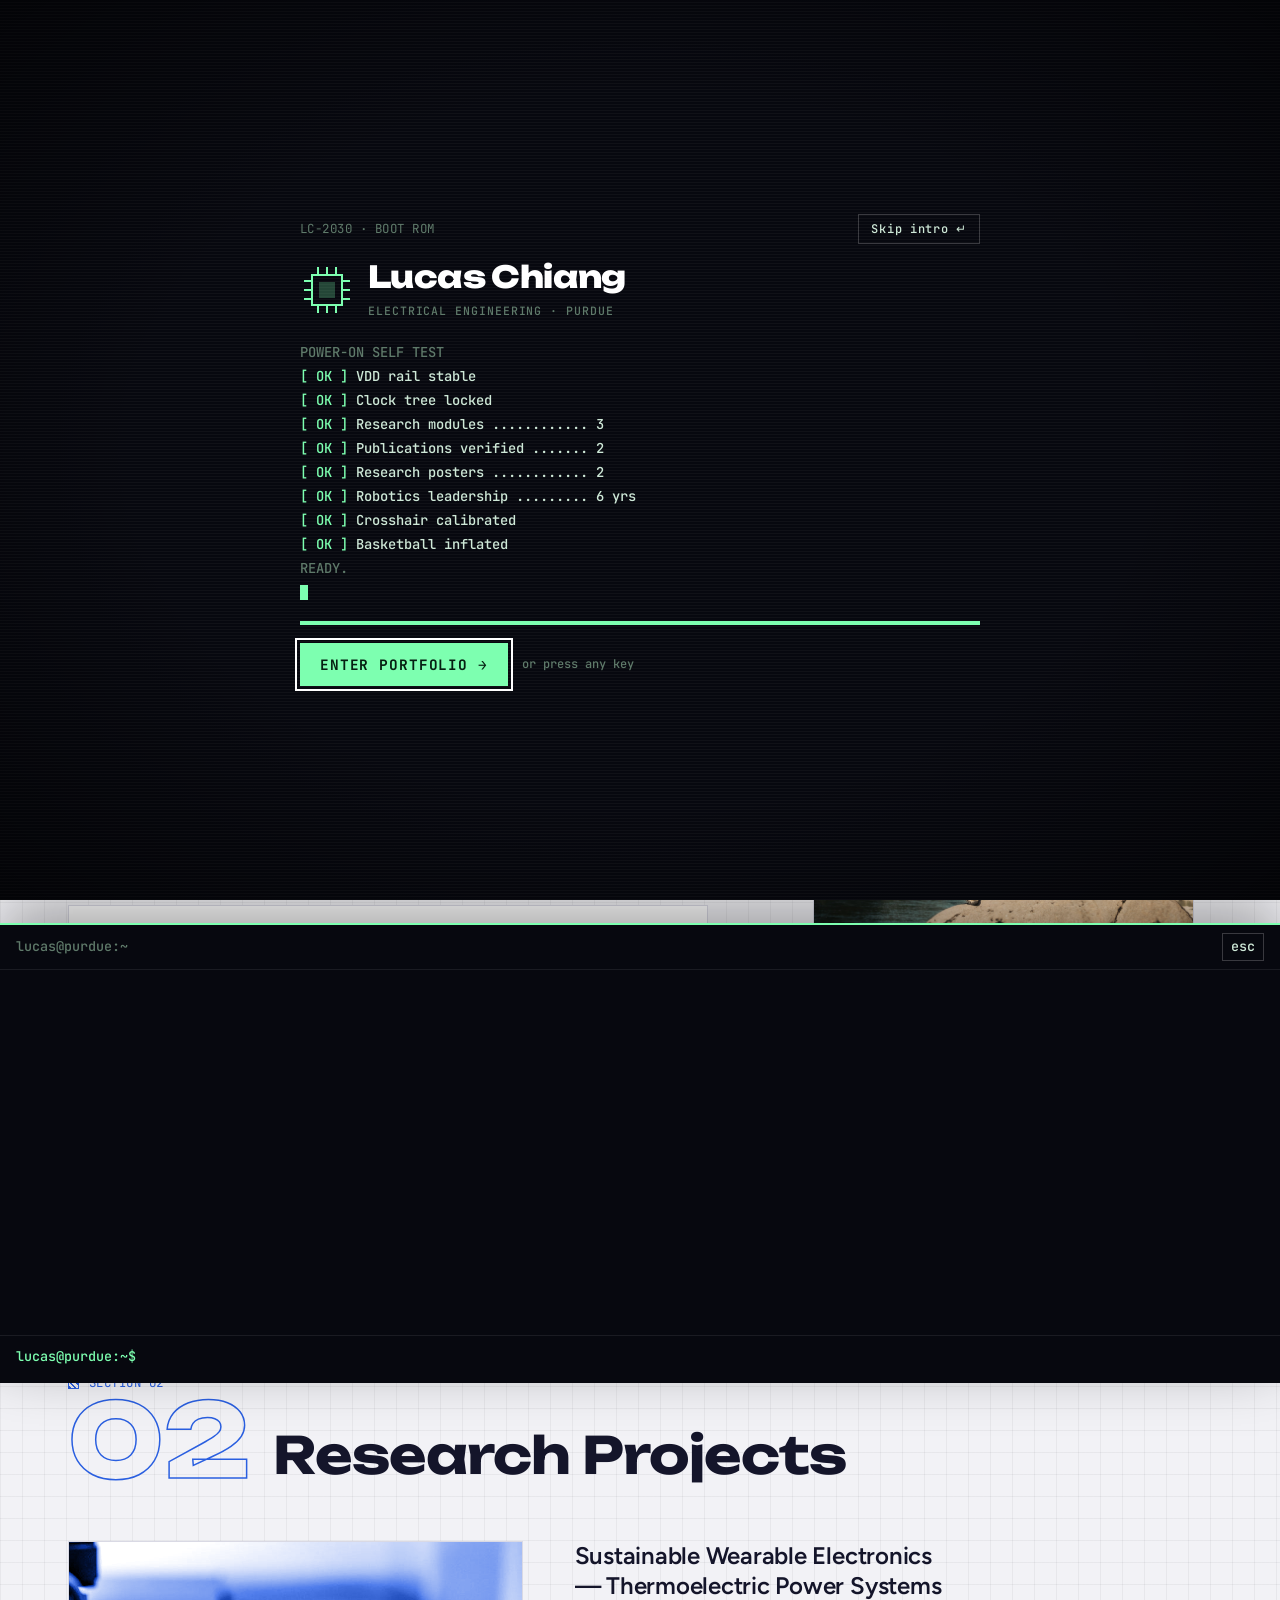
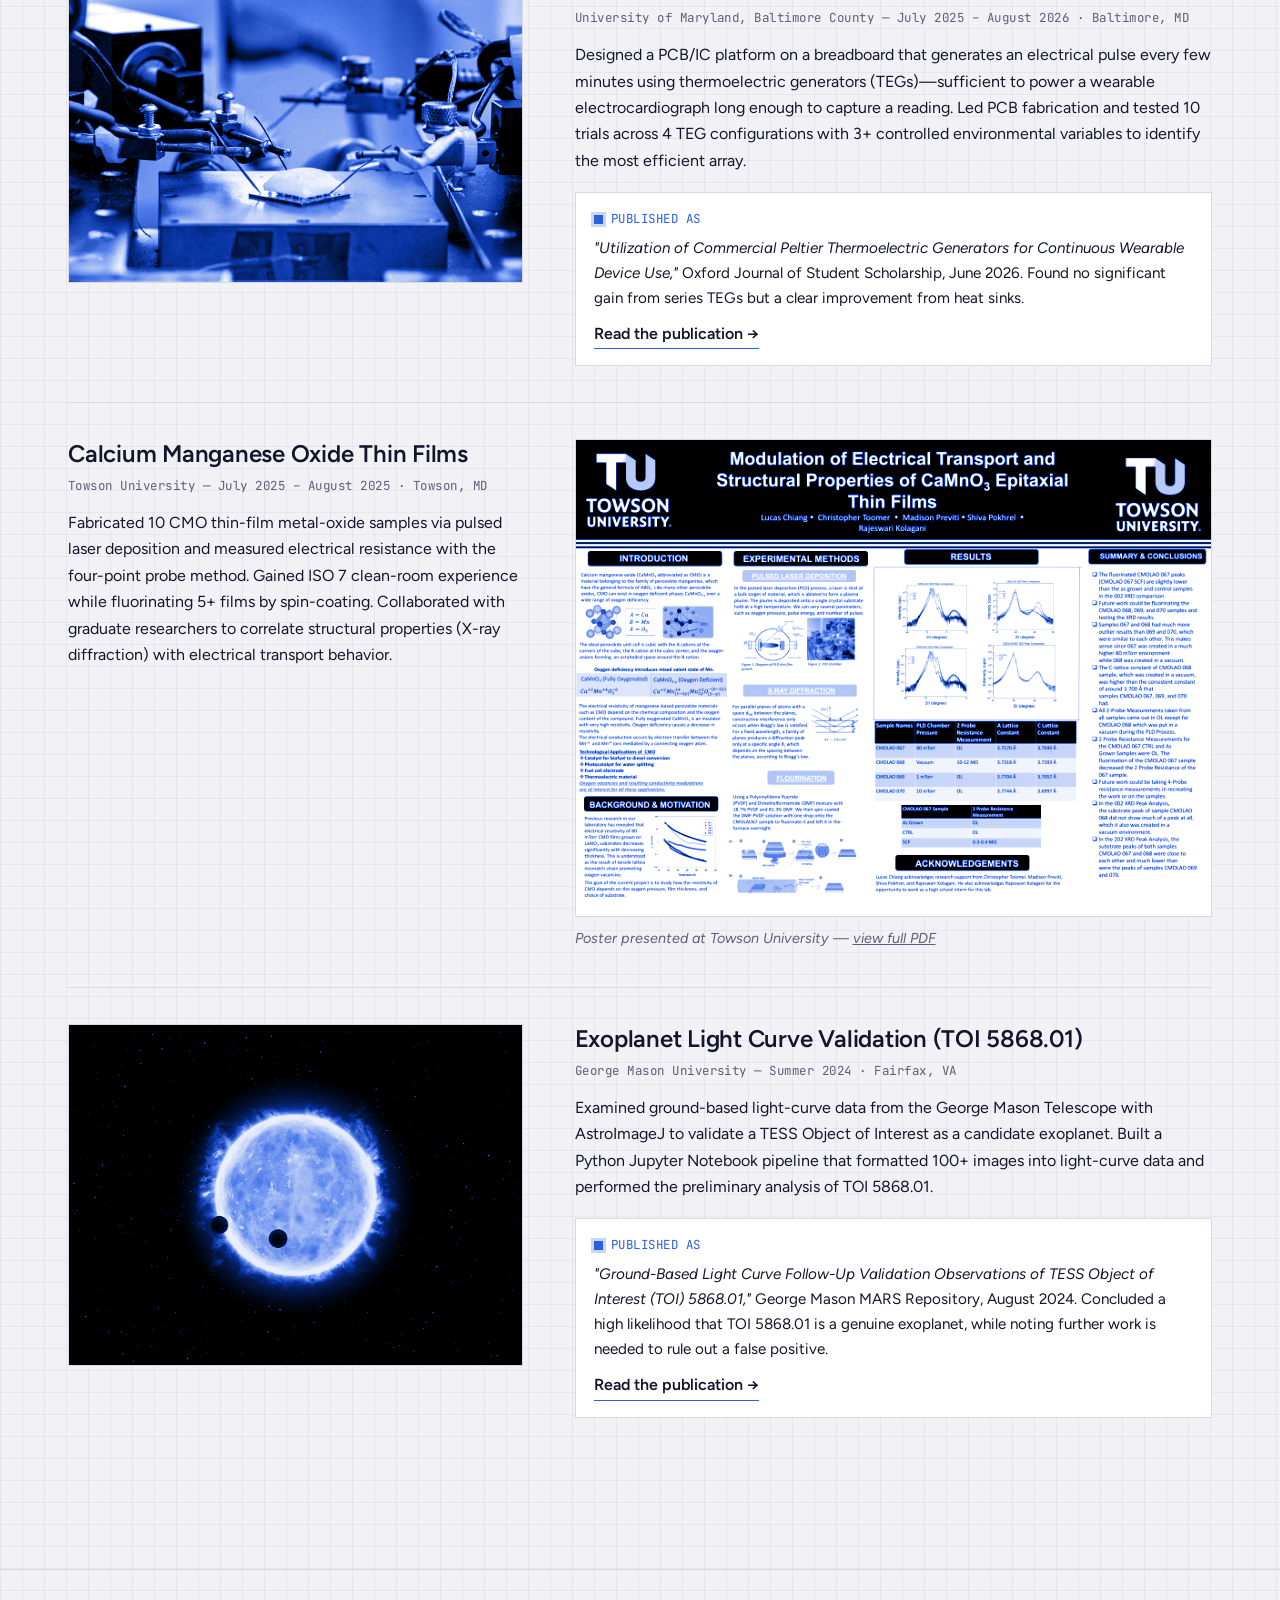
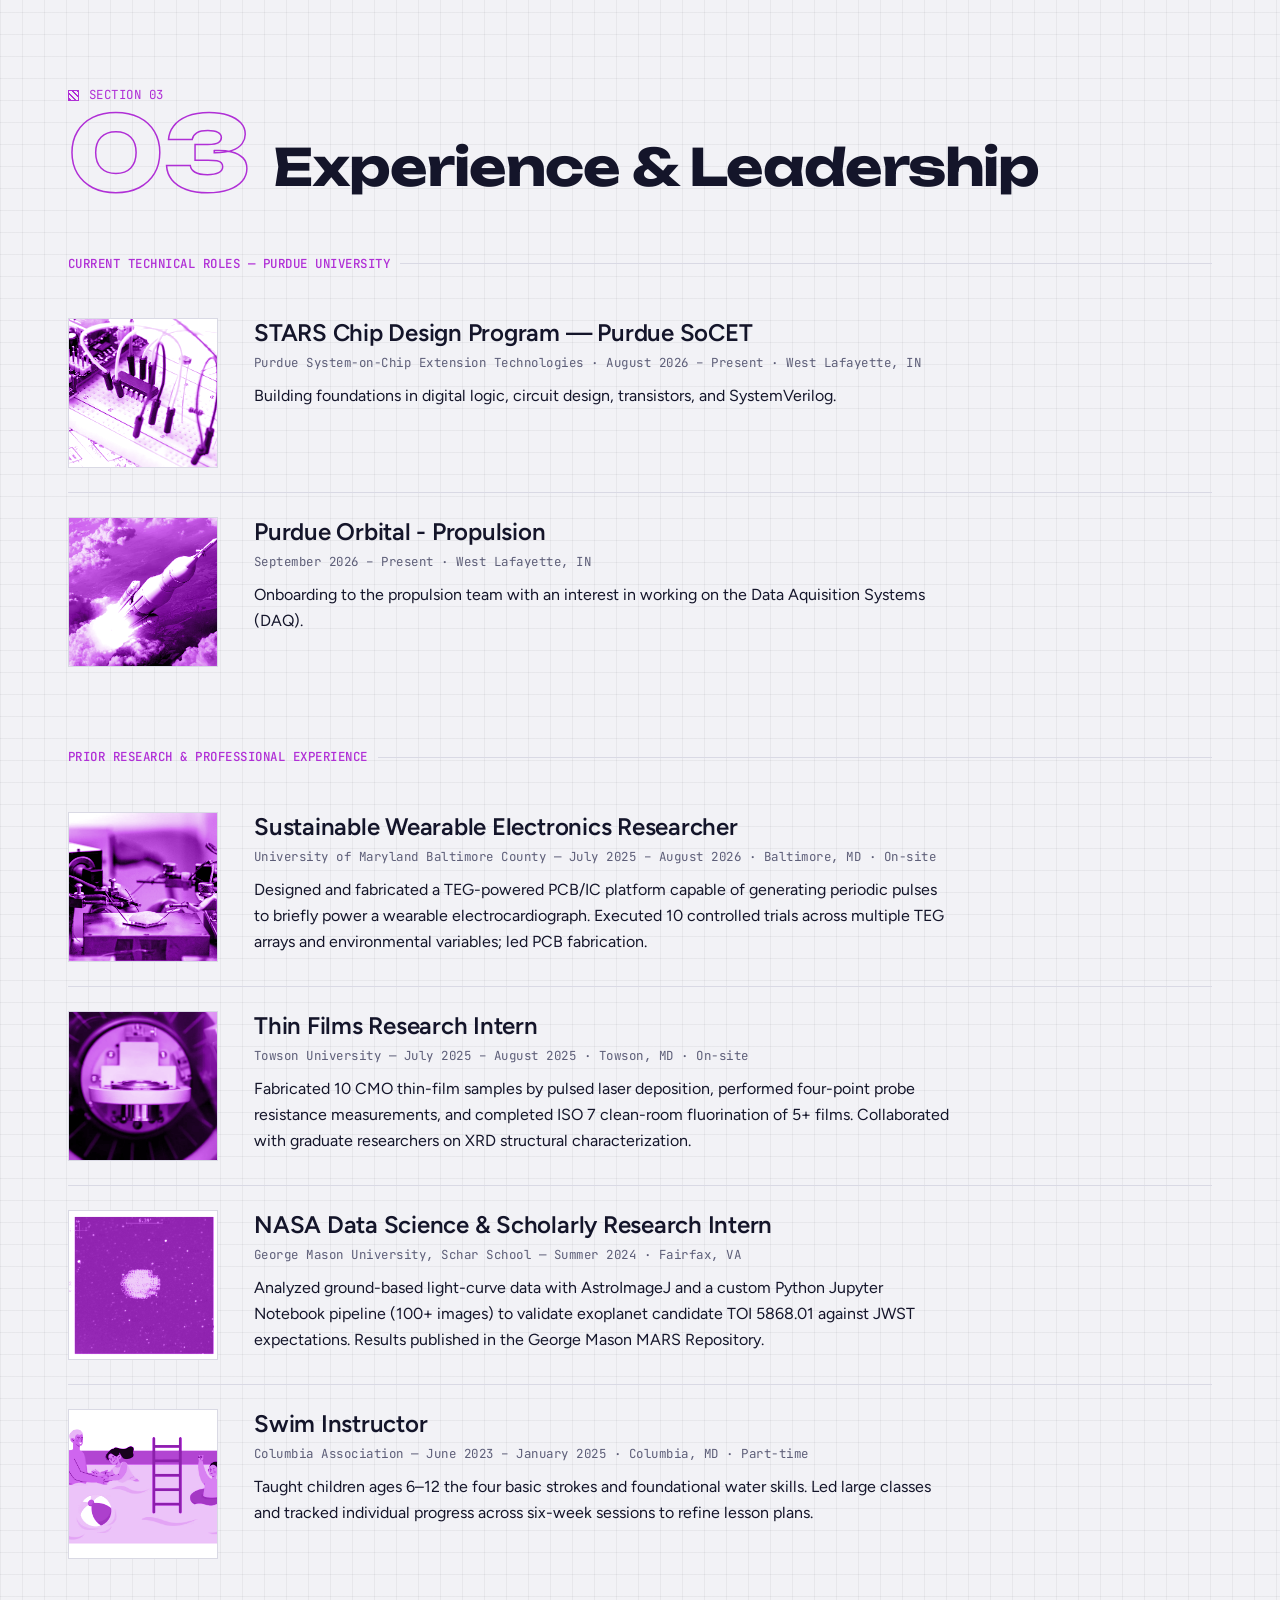
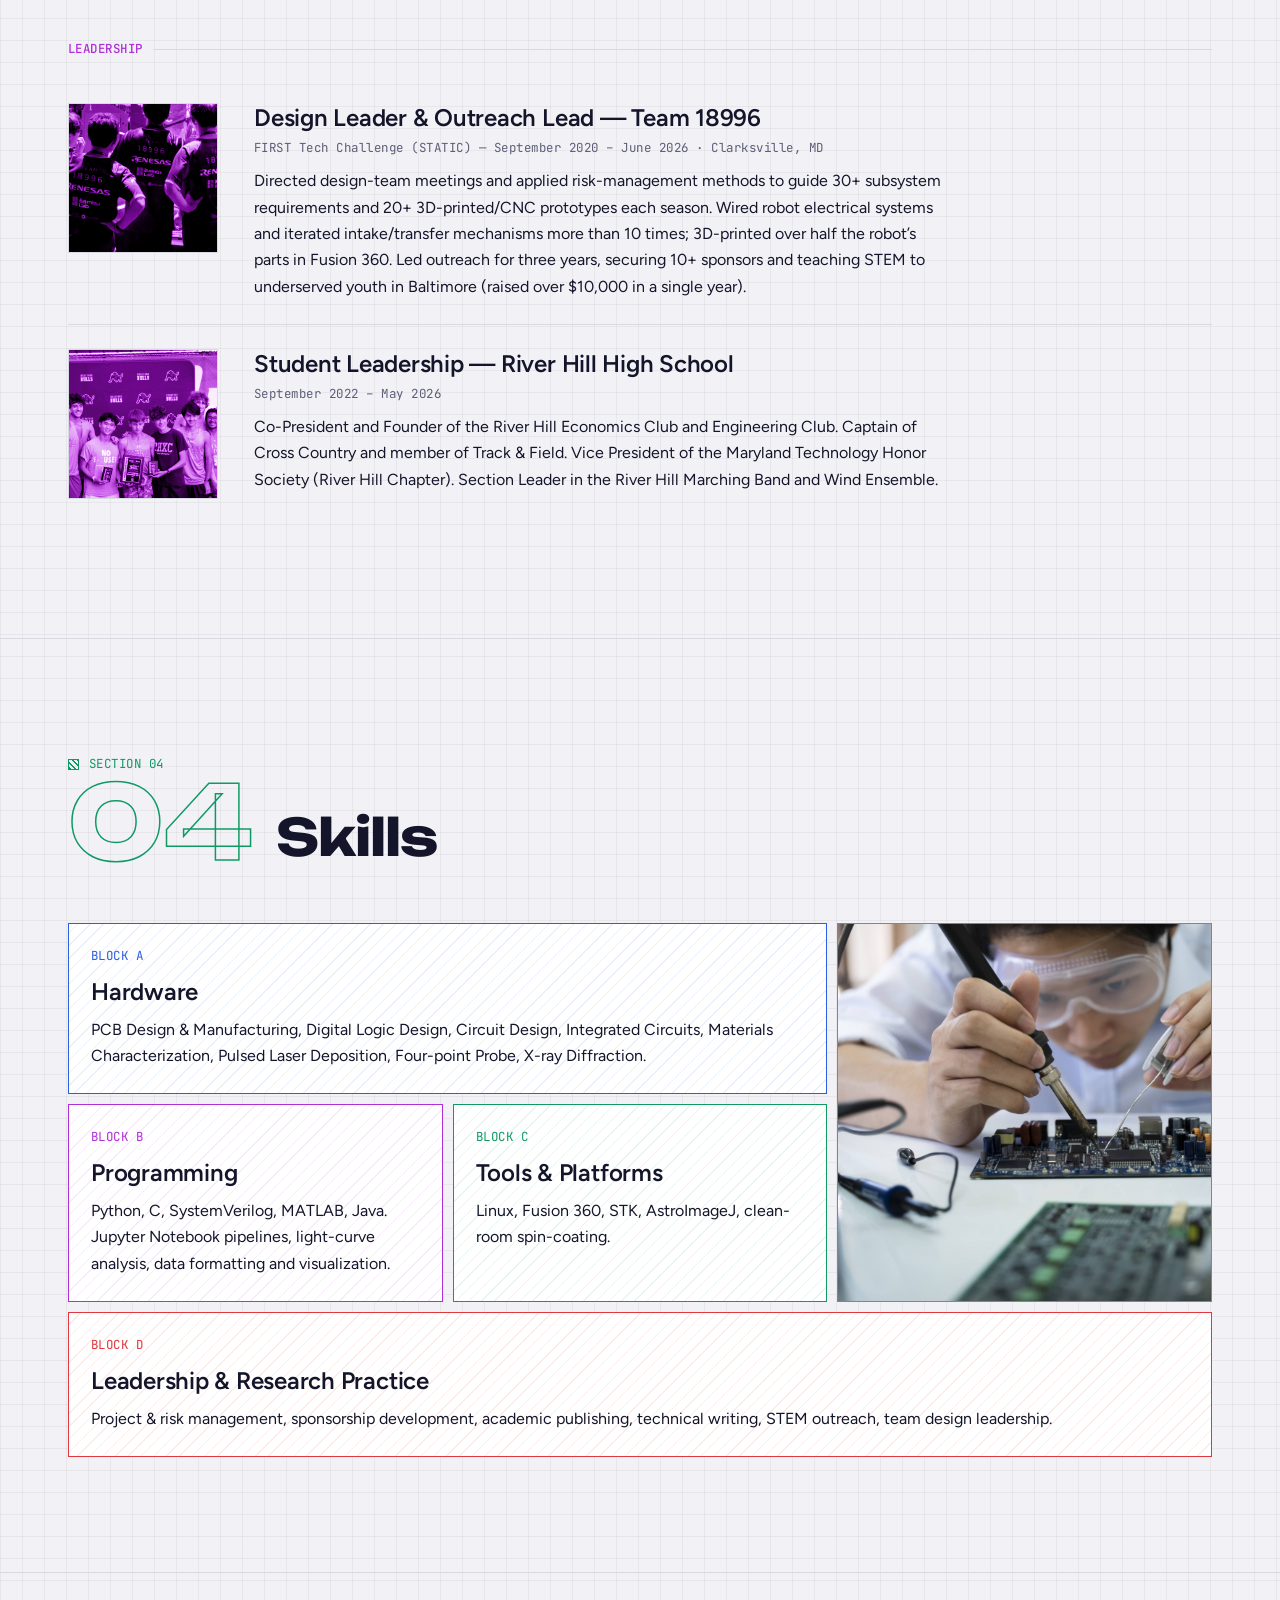
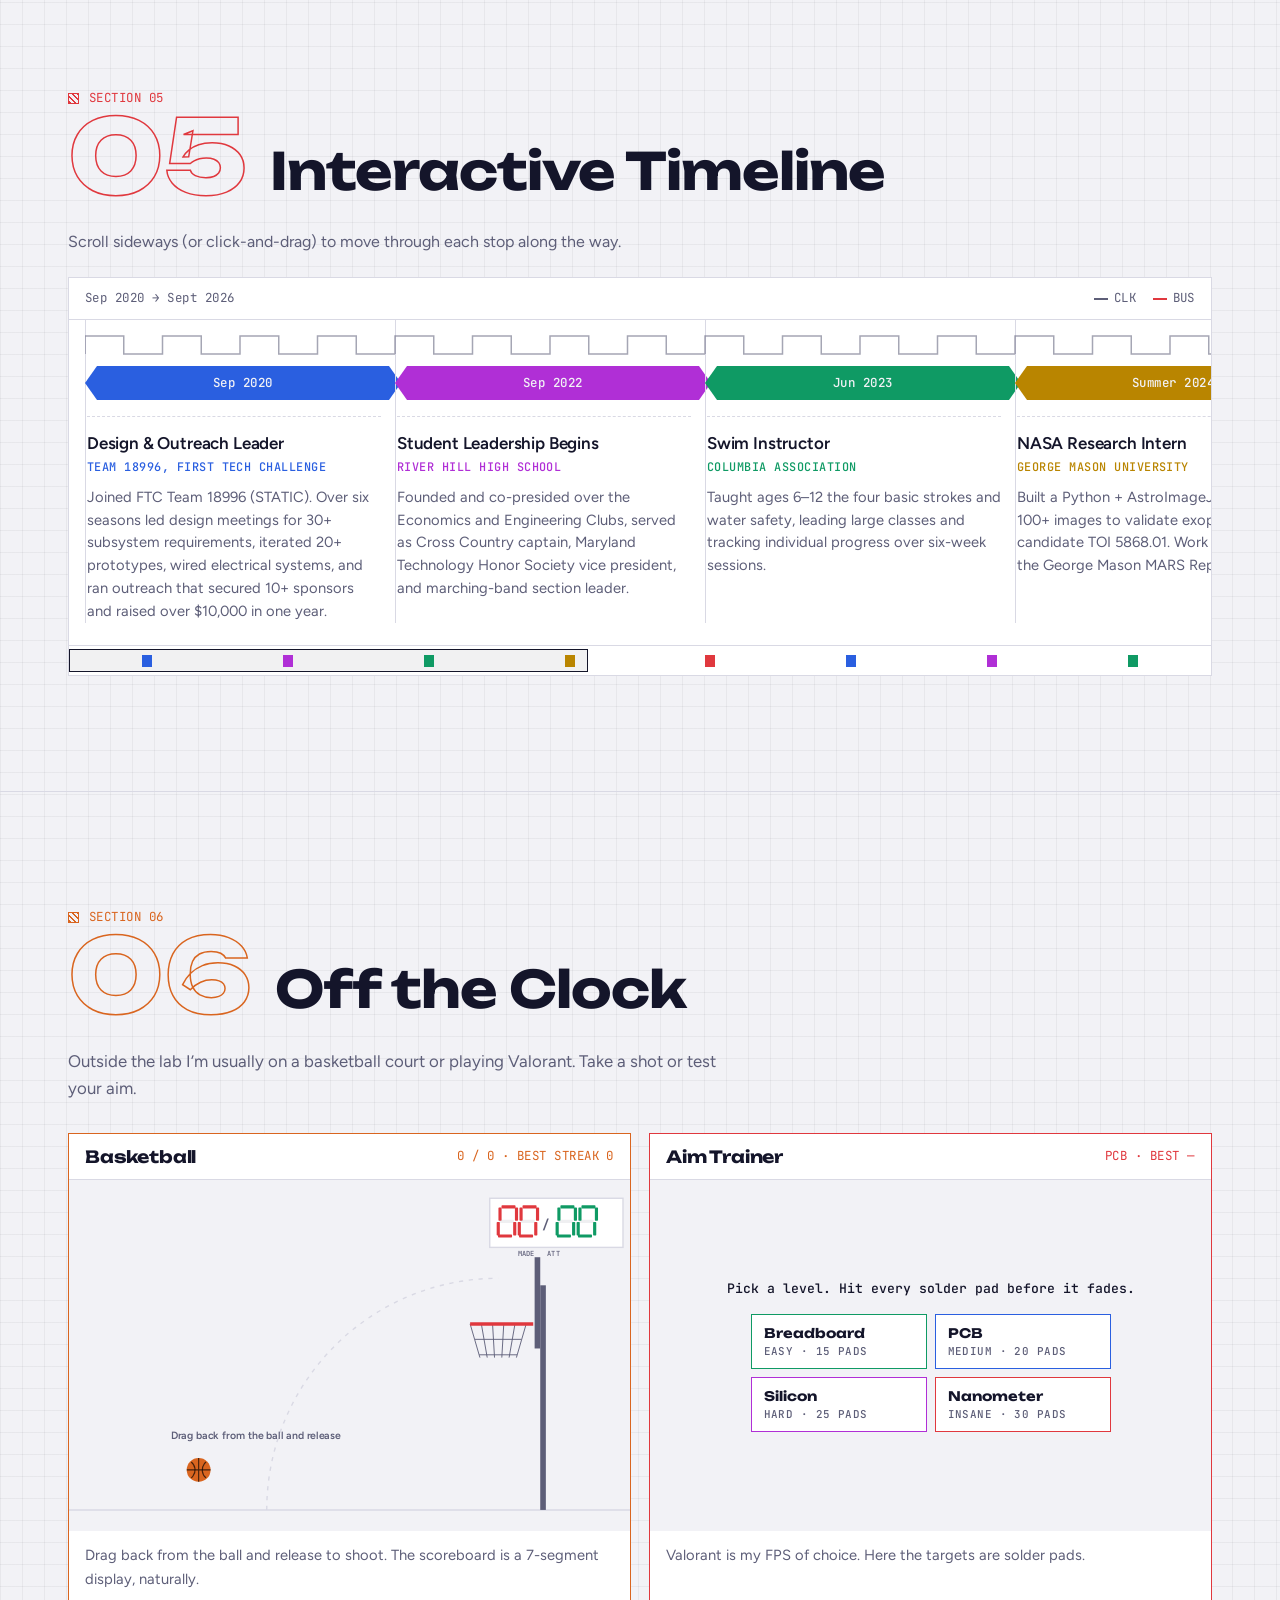
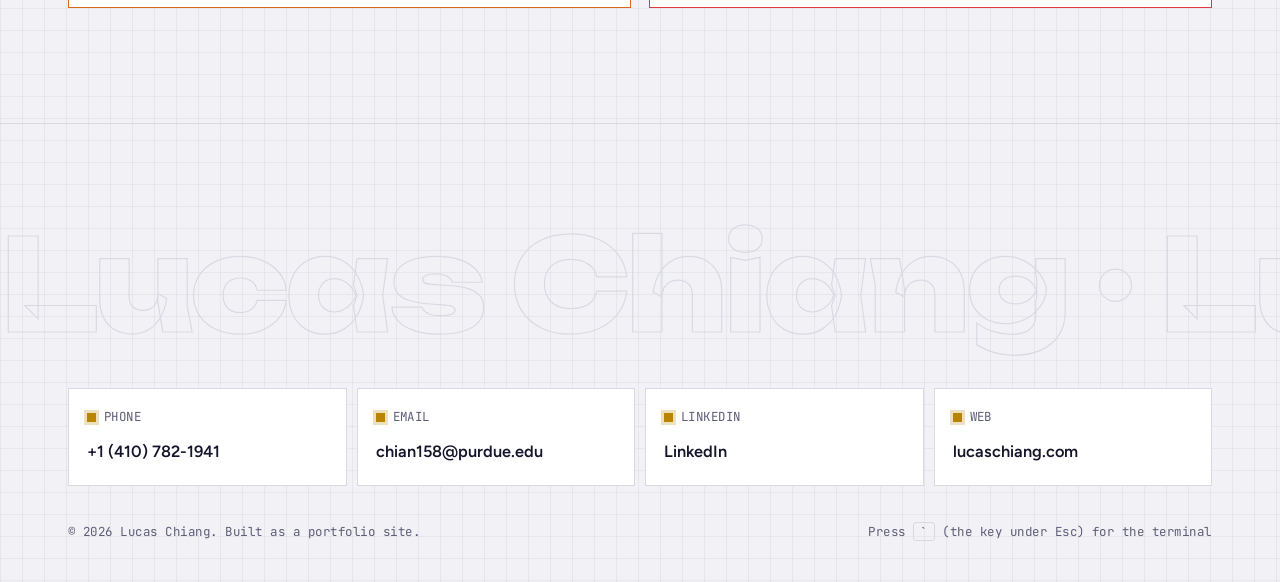
==== commit 45eb22c0: "Add aim trainer levels and terminal hotkey hints Co-Authored-By: Claude Opus 5.5 <noreply@anthropic." ====
--- a/index.html
+++ b/index.html
@@ -85,6 +85,7 @@
 .ibtn{all:unset;cursor:pointer;height:32px;min-width:32px;padding:0 8px;box-sizing:border-box;display:inline-flex;align-items:center;justify-content:center;gap:6px;
   border:1px solid var(--line);border-radius:4px;font:500 .78rem var(--mono);white-space:nowrap}
 .ibtn:hover{border-color:var(--via);color:var(--via)}
+.ibtn kbd.k{font:500 .66rem var(--mono);border:1px solid var(--line);border-radius:3px;padding:0 5px;color:var(--muted)}
 .ibtn:focus-visible{outline:2px solid var(--via);outline-offset:2px}
 nav.layers{display:flex;gap:2px;margin-left:auto;overflow-x:auto;scrollbar-width:none;min-width:0}
 nav.layers::-webkit-scrollbar{display:none}
@@ -278,6 +279,14 @@
 :root .play-btn{color:#0c0e19}
 .game-cap{padding:12px 16px 16px;color:var(--muted);font-size:.92rem;margin:0}
 #aim canvas{cursor:none}
+.lvls{display:grid;grid-template-columns:repeat(2,minmax(0,1fr));gap:8px;width:min(360px,100%);margin:0 auto}
+.lvl{all:unset;cursor:pointer;box-sizing:border-box;padding:10px 12px;border:1.5px solid var(--c);background:var(--panel);text-align:left;transition:background .15s,transform .15s}
+.lvl:hover{background:color-mix(in srgb,var(--c) 18%,var(--panel));transform:translateY(-2px)}
+.lvl:focus-visible{outline:2px solid var(--fg);outline-offset:2px}
+.lvl b{display:block;font:700 .82rem var(--display)}
+.lvl span{display:block;font:500 .68rem var(--mono);color:var(--muted);letter-spacing:.04em;margin-top:3px;text-transform:uppercase}
+.lvl:nth-child(1){--c:var(--diff)}.lvl:nth-child(2){--c:var(--m1)}.lvl:nth-child(3){--c:var(--m2)}.lvl:nth-child(4){--c:var(--poly)}
+@media (max-width:420px){.ovl .res{font-size:.72rem;margin-bottom:8px}.lvl{padding:7px 9px}.lvl span{display:none}}
 @media (max-width:860px){.games{grid-template-columns:1fr}}
 
 /* ================= FOOTER ================= */
@@ -298,6 +307,11 @@
 @media (max-width:440px){.pads{grid-template-columns:1fr}}
 
 /* ================= TERMINAL ================= */
+#tip{position:fixed;left:16px;bottom:calc(16px + env(safe-area-inset-bottom,0px));z-index:50;background:var(--fg);color:var(--bg);font:500 .78rem var(--mono);padding:10px 14px;border-radius:4px;
+  box-shadow:0 10px 30px rgba(0,0,0,.25);animation:tipin .4s cubic-bezier(.2,.8,.2,1)}
+#tip kbd{font:700 .78rem var(--mono);background:var(--via);color:#14152a;padding:1px 7px;border-radius:3px;margin-right:4px}
+@keyframes tipin{from{transform:translateY(20px);opacity:0}}
+@media (pointer:coarse){#tip{display:none!important}}
 #term{position:fixed;left:0;right:0;bottom:0;z-index:60;height:min(56vh,460px);background:var(--term-bg);color:var(--term-fg);
   border-top:2px solid var(--term-hi);display:flex;flex-direction:column;font:500 .84rem/1.6 var(--mono);
   padding-bottom:env(safe-area-inset-bottom,0px);transform:translateY(105%);transition:transform .35s cubic-bezier(.2,.8,.2,1);box-shadow:0 -20px 60px rgba(0,0,0,.35)}
@@ -343,7 +357,7 @@
   <div class="wrap">
     <a class="brand" href="#home">Lucas Chiang</a>
     <button class="ibtn" id="themeBtn" type="button" aria-label="Toggle light and dark theme">☾</button>
-    <button class="ibtn" id="termBtn" type="button" aria-label="Open terminal">&gt;_<span class="t">Terminal</span></button>
+    <button class="ibtn" id="termBtn" type="button" aria-label="Open terminal (backtick key)" title="Terminal · press ` (the key under Esc)">&gt;_<span class="t">Terminal</span><kbd class="k">`</kbd></button>
     <nav class="layers" aria-label="Sections">
       <a href="#home" style="--c:var(--via)"><span class="sw"></span><span class="num">01</span><span class="lbl">Home</span></a>
       <a href="#research" style="--c:var(--m1)"><span class="sw"></span><span class="num">02</span><span class="lbl"><span class="lbl-long">Research Projects</span><span class="lbl-short">Research</span></span></a>
@@ -579,9 +593,9 @@
         <p class="game-cap">Drag back from the ball and release to shoot. The scoreboard is a 7-segment display, naturally.</p>
       </div>
       <div class="game" id="aim" style="--c:var(--poly)">
-        <div class="game-top"><h3>Aim Trainer</h3><span class="mono" id="aimStat">Best: —</span></div>
+        <div class="game-top"><h3>Aim Trainer</h3><span class="mono" id="aimStat">PCB · best —</span></div>
         <div class="stage"><canvas aria-label="Aim trainer. Click the solder pads as fast as you can."></canvas>
-          <div class="ovl" id="aimOvl"><div><div class="res" id="aimRes">20 solder pads. Hit each one before it fades.</div><button class="play-btn" id="aimGo" type="button">Start</button></div></div>
+          <div class="ovl" id="aimOvl"><div><div class="res" id="aimRes">Pick a level. Hit every solder pad before it fades.</div><div class="lvls" id="aimLvls"></div></div></div>
         </div>
         <p class="game-cap">Valorant is my FPS of choice. Here the targets are solder pads.</p>
       </div>
@@ -599,10 +613,11 @@
       <a class="pad" href="https://linkedin.com/in/lucas-chiang-153822381" target="_blank" rel="noopener"><span class="mono"><span class="via"></span>LinkedIn</span><b>LinkedIn</b></a>
       <a class="pad" href="https://lucaschiang.com" target="_blank" rel="noopener"><span class="mono"><span class="via"></span>Web</span><b>lucaschiang.com</b></a>
     </div>
-    <div class="foot mono"><span>© <span id="yr"></span> Lucas Chiang. Built as a portfolio site.</span><span>Press <kbd>`</kbd> for the terminal</span></div>
+    <div class="foot mono"><span>© <span id="yr"></span> Lucas Chiang. Built as a portfolio site.</span><span>Press <kbd>`</kbd> (the key under Esc) for the terminal</span></div>
   </div>
 </footer>
 
+<div id="tip" hidden role="status"><kbd>`</kbd> opens the terminal · try <b>help</b></div>
 <!-- ============ TERMINAL ============ -->
 <div id="term" aria-hidden="true">
   <div class="term-bar"><span>lucas@purdue:~</span><button id="termClose" type="button">esc</button></div>
@@ -805,11 +820,12 @@
     if(boot.dataset.done)return;boot.dataset.done=1;store.sset('lc-booted','1');
     document.body.classList.remove('booting');
     boot.classList.add('off');setTimeout(()=>{boot.hidden=true},560);
-    setTimeout(()=>{Hero.start();$$('.pin b').forEach(b=>pio.observe(b))},220);
+    setTimeout(()=>{Hero.start();$$('.pin b').forEach(b=>pio.observe(b))},220);tip();
     document.removeEventListener('keydown',key);
   }
   function key(e){if(e.key==='Tab')return;finish()}
-  if(skip){Hero.start();$$('.pin b').forEach(b=>pio.observe(b));return}
+  function tip(){if(store.sget('lc-tip'))return;store.sset('lc-tip','1');const t=$('#tip');setTimeout(()=>{t.hidden=false;setTimeout(()=>{t.hidden=true},6000)},2600)}
+  if(skip){Hero.start();$$('.pin b').forEach(b=>pio.observe(b));tip();return}
   boot.hidden=false;document.body.classList.add('booting');
   const L=[['dim','POWER-ON SELF TEST'],['ok','[ OK ]',' VDD rail stable'],['ok','[ OK ]',' Clock tree locked'],
     ['ok','[ OK ]',' Research modules ............ 3'],['ok','[ OK ]',' Publications verified ....... 2'],
@@ -932,33 +948,48 @@
   stat.textContent=`0 / 0 · best streak ${best}`;
 })();
 
-/* ---------- aim trainer ---------- */
+/* ---------- aim trainer (4 levels) ---------- */
 (function(){
-  const box=$('#aim'),cv=box.querySelector('canvas'),ovl=$('#aimOvl'),res=$('#aimRes'),go=$('#aimGo'),stat=$('#aimStat'),LW=800,LH=500,N=20,LIFE=1300;
-  let c=fitCanvas(cv,LW,LH),tg=null,times=[],hits=0,shots=0,count=0,run=false,mx=-99,my=-99,sparks=[],active=false;
-  let best=+(store.get('lc-aim-best')||0);if(best)stat.textContent=`Best: ${best} ms`;
-  function spawn(){if(count>=N){end();return}count++;tg={x:60+Math.random()*(LW-120),y:60+Math.random()*(LH-120),t:performance.now()}}
+  const box=$('#aim'),cv=box.querySelector('canvas'),ovl=$('#aimOvl'),res=$('#aimRes'),stat=$('#aimStat'),lvlBox=$('#aimLvls'),LW=800,LH=500;
+  const LV=[{name:'Breadboard',tag:'easy',n:15,life:1900,r:38,move:0},
+            {name:'PCB',tag:'medium',n:20,life:1300,r:30,move:0},
+            {name:'Silicon',tag:'hard',n:25,life:950,r:22,move:1.2},
+            {name:'Nanometer',tag:'insane',n:30,life:720,r:15,move:2.6}];
+  let L=LV[1],li=1,c=fitCanvas(cv,LW,LH),tg=null,times=[],hits=0,shots=0,count=0,run=false,mx=-99,my=-99,sparks=[],active=false,combo=0,maxCombo=0;
+  const bestOf=i=>+(store.get('lc-aim-best-'+i)||0);
+  function showStat(){const b=bestOf(li);stat.textContent=`${L.name} · best ${b?b+' ms':'—'}`}
+  lvlBox.innerHTML=LV.map((l,i)=>`<button type="button" class="lvl" data-l="${i}"><b>${l.name}</b><span>${l.tag} · ${l.n} pads</span></button>`).join('');
+  showStat();
+  function spawn(){if(count>=L.n){end();return}count++;const a=Math.random()*6.283;
+    tg={x:70+Math.random()*(LW-140),y:70+Math.random()*(LH-140),t:performance.now(),vx:Math.cos(a)*L.move,vy:Math.sin(a)*L.move}}
   function end(){run=false;tg=null;const avg=times.length?Math.round(times.reduce((a,b)=>a+b,0)/times.length):0,acc=shots?Math.round(hits/shots*100):0;
-    if(avg&&hits>=N/2&&(!best||avg<best)){best=avg;store.set('lc-aim-best',best);stat.textContent=`Best: ${best} ms`}
-    res.innerHTML=`<b>${avg?avg+' ms':'—'}</b>avg reaction · ${hits}/${N} pads · ${acc}% accuracy`;go.textContent='Again';ovl.hidden=false;go.focus({preventScroll:true})}
-  go.addEventListener('click',()=>{times=[];hits=0;shots=0;count=0;run=true;ovl.hidden=true;setTimeout(spawn,350)});
-  function r(now){if(!tg)return 0;const a=(now-tg.t)/LIFE;return a>=1?0:30*(a<.15?a/.15:1-(a-.15)*.55)}
+    let rec='';const b=bestOf(li);
+    if(avg&&hits>=L.n/2&&(!b||avg<b)){store.set('lc-aim-best-'+li,avg);rec=' · new best'}
+    showStat();
+    res.innerHTML=`<b>${avg?avg+' ms':'—'}</b>${L.name}: ${hits}/${L.n} pads · ${acc}% accuracy · best combo ${maxCombo}${rec}<br>Pick a level to play again.`;
+    ovl.hidden=false;const btn=lvlBox.querySelector(`[data-l="${li}"]`);btn&&btn.focus({preventScroll:true})}
+  lvlBox.addEventListener('click',e=>{const b=e.target.closest('.lvl');if(!b)return;li=+b.dataset.l;L=LV[li];showStat();
+    times=[];hits=0;shots=0;count=0;combo=0;maxCombo=0;run=true;ovl.hidden=true;setTimeout(spawn,400)});
+  function r(now){if(!tg)return 0;const a=(now-tg.t)/L.life;return a>=1?0:L.r*(a<.15?a/.15:1-(a-.15)*.55)}
   cv.addEventListener('pointermove',e=>{[mx,my]=toLogical(cv,e,LW,LH)});
   cv.addEventListener('pointerleave',()=>{mx=my=-99});
   cv.addEventListener('pointerdown',e=>{[mx,my]=toLogical(cv,e,LW,LH);if(!run||!tg)return;shots++;const now=performance.now(),rr=r(now);
-    if(Math.hypot(mx-tg.x,my-tg.y)<=Math.max(rr,14)+4){hits++;times.push(Math.round(now-tg.t));
+    if(Math.hypot(mx-tg.x,my-tg.y)<=Math.max(rr,L.r*.45)+4){hits++;combo++;maxCombo=Math.max(maxCombo,combo);times.push(Math.round(now-tg.t));
       for(let i=0;i<14;i++){const a=Math.random()*6.283,s=2+Math.random()*4;sparks.push({x:tg.x,y:tg.y,vx:Math.cos(a)*s,vy:Math.sin(a)*s,l:1})}
-      tg=null;setTimeout(spawn,180+Math.random()*320)}});
+      tg=null;setTimeout(spawn,160+Math.random()*300)}else combo=0});
   function draw(now){
     c.clearRect(0,0,LW,LH);
     c.strokeStyle=col.line;c.lineWidth=1;for(let x=0;x<=LW;x+=40){c.beginPath();c.moveTo(x,0);c.lineTo(x,LH);c.stroke()}for(let y=0;y<=LH;y+=40){c.beginPath();c.moveTo(0,y);c.lineTo(LW,y);c.stroke()}
-    if(tg){const rr=r(now);if(rr<=0&&now-tg.t>LIFE){tg=null;setTimeout(spawn,120)}else{
+    if(tg){if(tg.vx||tg.vy){tg.x+=tg.vx;tg.y+=tg.vy;if(tg.x<50||tg.x>LW-50)tg.vx*=-1;if(tg.y<50||tg.y>LH-50)tg.vy*=-1}
+      const rr=r(now);if(rr<=0&&now-tg.t>L.life){tg=null;combo=0;setTimeout(spawn,120)}else{
       c.fillStyle=col.via;c.beginPath();c.arc(tg.x,tg.y,rr,0,6.283);c.fill();
       c.fillStyle=col.bg;c.beginPath();c.arc(tg.x,tg.y,rr*.38,0,6.283);c.fill();
-      c.strokeStyle=col.poly;c.lineWidth=2;c.beginPath();c.arc(tg.x,tg.y,rr+6,-Math.PI/2,-Math.PI/2+6.283*(1-(now-tg.t)/LIFE));c.stroke()}}
+      c.strokeStyle=col.poly;c.lineWidth=2;c.beginPath();c.arc(tg.x,tg.y,rr+6,-Math.PI/2,-Math.PI/2+6.283*(1-(now-tg.t)/L.life));c.stroke()}}
     for(const s of sparks){s.x+=s.vx;s.y+=s.vy;s.vx*=.9;s.vy*=.9;s.l-=.04;c.globalAlpha=Math.max(0,s.l);c.fillStyle=col.via;c.fillRect(s.x-2,s.y-2,4,4)}
     c.globalAlpha=1;sparks=sparks.filter(s=>s.l>0);
-    if(run){c.fillStyle=col.muted;c.font='500 14px JetBrains Mono, monospace';c.fillText(`PAD ${String(count).padStart(2,'0')}/${N}   HITS ${hits}`,16,26)}
+    if(run){c.fillStyle=col.muted;c.font='500 14px JetBrains Mono, monospace';
+      c.fillText(`${L.name.toUpperCase()}   PAD ${String(count).padStart(2,'0')}/${L.n}   HITS ${hits}`,16,26);
+      if(combo>=3){c.fillStyle=col.diff;c.fillText(`COMBO x${combo}`,LW-120,26)}}
     if(mx>0){c.strokeStyle=col.diff;c.lineWidth=2;const g=5,l=9;
       c.beginPath();c.moveTo(mx-g-l,my);c.lineTo(mx-g,my);c.moveTo(mx+g,my);c.lineTo(mx+g+l,my);c.moveTo(mx,my-g-l);c.lineTo(mx,my-g);c.moveTo(mx,my+g);c.lineTo(mx,my+g+l);c.stroke();
       c.fillStyle=col.diff;c.fillRect(mx-1.5,my-1.5,3,3)}
@@ -977,7 +1008,7 @@
   const secs={home:'home',research:'research',experience:'experience',skills:'skills',timeline:'timeline',play:'play'};
   const go=id=>{close();document.getElementById(id).scrollIntoView({behavior:reduce?'auto':'smooth'})};
   const C={
-    help:()=>print('commands: <span class="p">whoami  education  research  experience  skills  timeline  contact  resume  play  ls  cd &lt;section&gt;  theme  clear  exit</span>'),
+    help:()=>print('commands: <span class="p">whoami  education  research  experience  skills  timeline  contact  resume  play  aim  hoops  ls  cd &lt;section&gt;  theme  clear  exit</span>'),
     whoami:()=>print(esc(txt($('.lede'))+'\n\n'+txt($('.bio')))),
     education:()=>print(esc($$('.edu p').map(txt).join('\n\n'))),
     research:()=>print($$('#research .proj').map(p=>'<span class="p">▸ '+esc(txt(p.querySelector('h3')))+'</span>\n  <span class="d">'+esc(txt(p.querySelector('.meta')))+'</span>').join('\n')),
@@ -987,6 +1018,8 @@
     contact:()=>print($$('.pad').map(p=>esc(txt(p.querySelector('.mono')).padEnd(9))+'<a href="'+p.getAttribute('href')+'" target="_blank" rel="noopener">'+esc(txt(p.querySelector('b')))+'</a>').join('\n')),
     resume:()=>print('<a href="assets/resume.pdf" target="_blank" rel="noopener">open resume.pdf ↗</a>'),
     play:()=>go('play'),
+    aim:()=>{go('play');setTimeout(()=>{const b=$('#aimLvls .lvl');b&&b.focus({preventScroll:true})},500)},
+    hoops:()=>go('play'),
     ls:()=>print(Object.keys(secs).map(s=>s+'/').join('  ')),
     cd:a=>{const s=(a||'').replace(/\/$/,'');if(secs[s])go(secs[s]);else print('cd: no such section: '+esc(a||''),'d')},
     theme:()=>{const b=themeBtn.getBoundingClientRect();setTheme(isDark()?'light':'dark',b.left+b.width/2,b.top+b.height/2);print('theme → '+(isDark()?'light':'dark'),'d')},
@@ -994,14 +1027,14 @@
     exit:()=>close(),
     sudo:()=>print('permission denied: tape-out needs sign-off','d')
   };
-  function open(){term.classList.add('open');term.setAttribute('aria-hidden','false');if(!out.childElementCount){print('LC shell · type <span class="p">help</span> to list commands','d')}setTimeout(()=>inp.focus(),60)}
+  function open(){$('#tip').hidden=true;term.classList.add('open');term.setAttribute('aria-hidden','false');if(!out.childElementCount){print('LC shell · type <span class="p">help</span> to list commands','d')}setTimeout(()=>inp.focus(),60)}
   function close(){term.classList.remove('open');term.setAttribute('aria-hidden','true');inp.blur()}
   $('#termBtn').addEventListener('click',()=>term.classList.contains('open')?close():open());
   $('#termClose').addEventListener('click',close);
   document.addEventListener('keydown',e=>{
     if($('#boot')&&!$('#boot').hidden&&!$('#boot').dataset.done)return;
     const typing=/INPUT|TEXTAREA/.test(document.activeElement.tagName)&&document.activeElement!==inp;
-    if(e.key==='`'&&!typing){e.preventDefault();term.classList.contains('open')?close():open()}
+    if((e.key==='`'||e.key==='~'||e.code==='Backquote')&&!typing&&!e.metaKey&&!e.ctrlKey&&!e.altKey){e.preventDefault();term.classList.contains('open')?close():open()}
     else if(e.key==='Escape'&&term.classList.contains('open'))close();
   });
   $('#termForm').addEventListener('submit',e=>{e.preventDefault();const v=inp.value.trim();inp.value='';if(!v)return;hist.push(v);hi=hist.length;
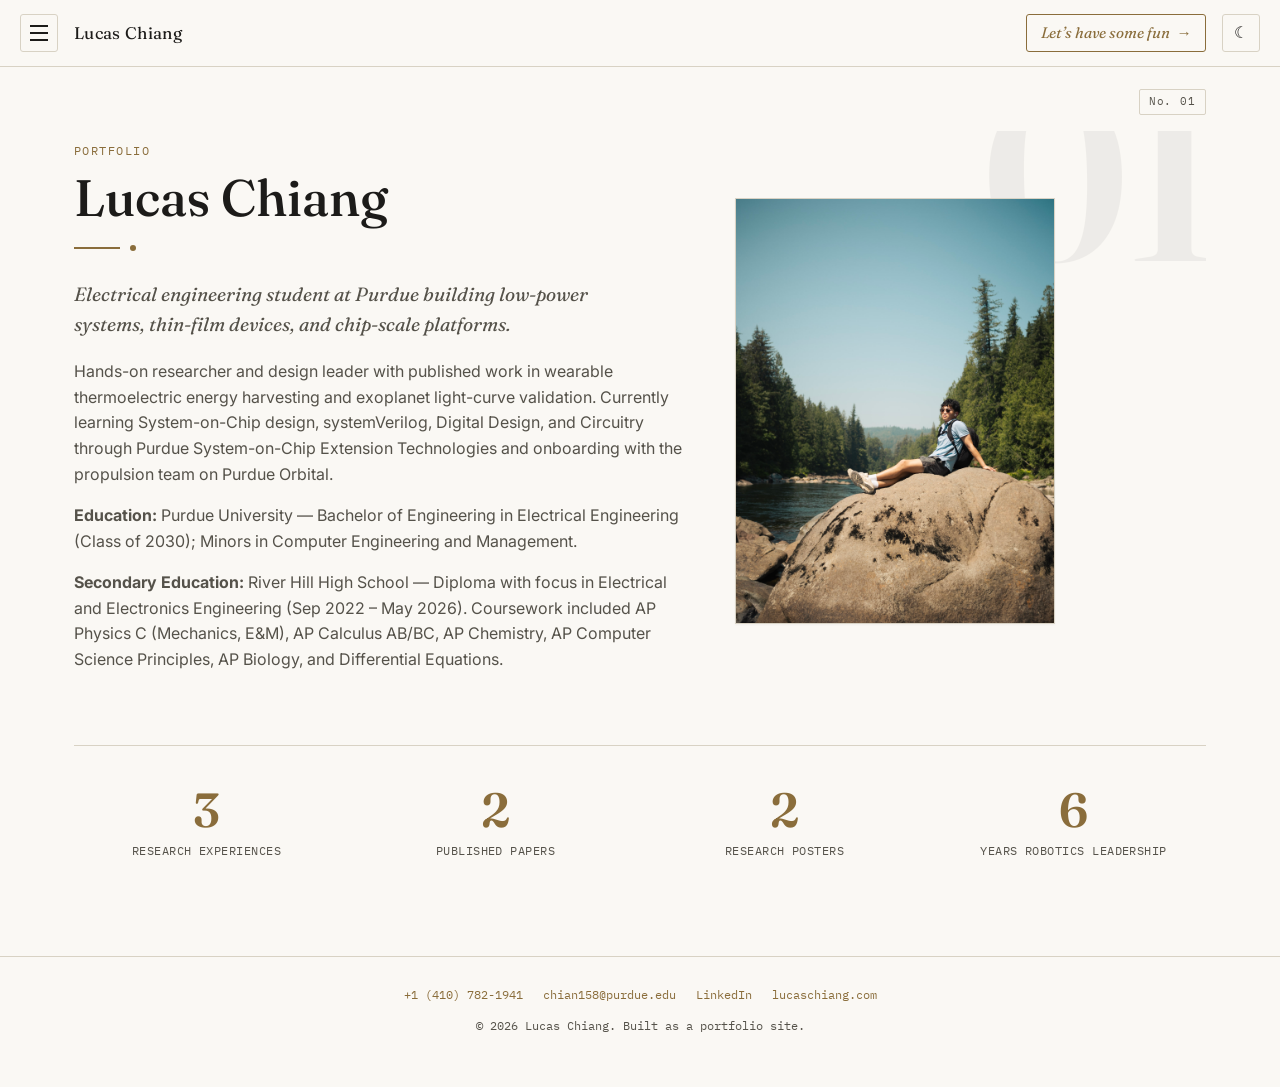
==== commit b9848f41: "Restore original site; add 'Let's have some fun' page and 3D board - index.html/style.css: original " ====
--- a/index.html
+++ b/index.html
@@ -1,1052 +1,534 @@
-<!doctype html>
+<!DOCTYPE html>
 <html lang="en">
 <head>
-<meta charset="UTF-8">
-<meta name="viewport" content="width=device-width, initial-scale=1.0, viewport-fit=cover">
+<script>
+  (function () {
+    var stored = localStorage.getItem('theme');
+    var prefersDark = window.matchMedia('(prefers-color-scheme: dark)').matches;
+    document.documentElement.setAttribute('data-theme', stored || (prefersDark ? 'dark' : 'light'));
+  })();
+</script>
+<meta charset="UTF-8" />
+<meta name="viewport" content="width=device-width, initial-scale=1.0" />
+<title>Lucas Chiang — Portfolio</title>
 <meta name="description" content="Lucas Chiang — Electrical Engineering student at Purdue University. Research in wearable thermoelectrics, thin films, exoplanet validation, and chip design.">
-<title>Lucas Chiang — Portfolio</title>
 <link rel="icon" type="image/svg+xml" href="assets/favicon.svg">
-<script>try{var t=localStorage.getItem('lc-theme');if(t)document.documentElement.setAttribute('data-theme',t)}catch(e){}document.documentElement.classList.add('js')</script>
 <link rel="preconnect" href="https://fonts.googleapis.com">
 <link rel="preconnect" href="https://fonts.gstatic.com" crossorigin>
-<link rel="stylesheet" href="https://fonts.googleapis.com/css2?family=Unbounded:wght@500;700;800&family=Figtree:ital,wght@0,400;0,500;0,600;1,400&family=JetBrains+Mono:wght@400;500;700&display=swap">
-<style>
-/* Layout concept: a chip layout viewer. Sections are mask layers (metal1, metal2, poly, diffusion, via);
-   the hero autoroutes the name in metal; a boot ROM screen powers the site on. */
-:root{
-  --bg:#f2f2f6; --panel:#ffffff; --fg:#14152a; --muted:#5d5e78; --line:#d9d9e4; --grid:rgba(20,21,42,.05);
-  --m1:#2a5fe0; --m2:#b02fd6; --poly:#e0383e; --diff:#0f9a64; --via:#b98500; --ball:#d9651f;
-  --term-bg:#07080f; --term-fg:#cfe9d8; --term-dim:#5f7a6a; --term-hi:#7dffb0;
-  --display:"Unbounded","Arial Black",system-ui,sans-serif;
-  --body:"Figtree",system-ui,-apple-system,"Segoe UI",sans-serif;
-  --mono:"JetBrains Mono",ui-monospace,"SFMono-Regular",Menlo,monospace;
-  --gutter:clamp(16px,4vw,48px); --max:1240px;
-  color-scheme:light;
-}
-@media (prefers-color-scheme: dark){ :root:not([data-theme="light"]){
-  --bg:#0c0e19; --panel:#121528; --fg:#e8e7f2; --muted:#9091ad; --line:#252943; --grid:rgba(232,231,242,.04);
-  --m1:#5b8cff; --m2:#d77bff; --poly:#ff6b6f; --diff:#3fdc9c; --via:#ffcf4d; --ball:#f08a3c; color-scheme:dark;
-}}
-:root[data-theme="dark"]{
-  --bg:#0c0e19; --panel:#121528; --fg:#e8e7f2; --muted:#9091ad; --line:#252943; --grid:rgba(232,231,242,.04);
-  --m1:#5b8cff; --m2:#d77bff; --poly:#ff6b6f; --diff:#3fdc9c; --via:#ffcf4d; --ball:#f08a3c; color-scheme:dark;
-}
-*{box-sizing:border-box}
-[hidden]{display:none!important}
-html{scroll-behavior:smooth;scroll-padding-top:72px}
-@media (prefers-reduced-motion: reduce){html{scroll-behavior:auto}}
-body{margin:0;background:var(--bg);color:var(--fg);font:16px/1.65 var(--body);-webkit-font-smoothing:antialiased;
-  background-image:linear-gradient(var(--grid) 1px,transparent 1px),linear-gradient(90deg,var(--grid) 1px,transparent 1px);background-size:22px 22px}
-body.booting{overflow:hidden}
-img{max-width:100%;display:block}
-a{color:inherit}
-button{font:inherit;color:inherit}
-:focus-visible{outline:2px solid var(--via);outline-offset:3px}
-.wrap{max-width:var(--max);margin:0 auto;padding-inline:var(--gutter)}
-.mono{font-family:var(--mono);font-size:.78rem;letter-spacing:.04em}
-h1,h2,h3,h4{text-wrap:balance;margin:0}
-p{margin:0 0 12px}
-.sr{position:absolute;width:1px;height:1px;overflow:hidden;clip:rect(0 0 0 0);white-space:nowrap}
-
-/* ================= BOOT ROM ================= */
-#boot{position:fixed;inset:0;z-index:100;background:var(--term-bg);color:var(--term-fg);display:grid;place-items:center;
-  padding:calc(24px + env(safe-area-inset-top,0px)) 16px calc(24px + env(safe-area-inset-bottom,0px));cursor:pointer}
-#boot::before{content:"";position:absolute;inset:0;pointer-events:none;
-  background:repeating-linear-gradient(0deg,rgba(255,255,255,.035) 0 1px,transparent 1px 3px);mix-blend-mode:screen}
-#boot::after{content:"";position:absolute;inset:0;pointer-events:none;background:radial-gradient(ellipse at center,transparent 55%,rgba(0,0,0,.55))}
-.boot-in{width:min(680px,100%);position:relative;z-index:1}
-.boot-top{display:flex;justify-content:space-between;align-items:center;gap:12px;color:var(--term-dim);margin-bottom:18px;flex-wrap:wrap}
-.boot-chip{display:flex;align-items:center;gap:14px;margin-bottom:22px}
-.boot-chip svg{width:54px;height:54px;flex:none;color:var(--term-hi)}
-.boot-chip b{font-family:var(--display);font-weight:800;font-size:clamp(1.3rem,4vw,1.9rem);letter-spacing:-.02em;color:#fff;line-height:1}
-.boot-chip span{display:block;font:500 .72rem var(--mono);color:var(--term-dim);letter-spacing:.08em;margin-top:6px;text-transform:uppercase}
-#bootLog{font:500 clamp(.72rem,1.9vw,.86rem)/1.75 var(--mono);margin:0;min-height:15.5em;white-space:pre-wrap;overflow-wrap:anywhere}
-#bootLog .ok{color:var(--term-hi)}
-#bootLog .dim{color:var(--term-dim)}
-.boot-bar{height:4px;background:rgba(255,255,255,.08);margin-top:16px;overflow:hidden}
-.boot-bar i{display:block;height:100%;width:0;background:var(--term-hi);box-shadow:0 0 12px var(--term-hi);transition:width .18s linear}
-.boot-enter{margin-top:18px;display:flex;align-items:center;gap:14px;flex-wrap:wrap}
-.boot-enter button{all:unset;cursor:pointer;font:700 .9rem var(--mono);letter-spacing:.06em;padding:12px 20px;background:var(--term-hi);color:#062012}
-.boot-enter button:focus-visible{outline:2px solid #fff;outline-offset:3px}
-.boot-enter span{font:500 .75rem var(--mono);color:var(--term-dim)}
-#bootSkip{all:unset;cursor:pointer;font:500 .75rem var(--mono);letter-spacing:.06em;color:var(--term-fg);border:1px solid rgba(255,255,255,.2);padding:6px 12px}
-#bootSkip:hover{border-color:var(--term-hi);color:var(--term-hi)}
-#bootSkip:focus-visible{outline:2px solid var(--term-hi)}
-.caret{display:inline-block;width:.6em;height:1.05em;background:var(--term-hi);vertical-align:-2px;animation:blink 1s steps(1) infinite}
-@keyframes blink{50%{opacity:0}}
-#boot.off{animation:crt .55s cubic-bezier(.7,0,.3,1) forwards}
-@keyframes crt{0%{clip-path:inset(0 0 0 0);filter:brightness(1)}55%{clip-path:inset(49.6% 0 49.6% 0);filter:brightness(2.2)}100%{clip-path:inset(50% 50% 50% 50%);filter:brightness(3);opacity:0}}
-
-/* ================= TOP BAR ================= */
-.bar{position:sticky;top:env(safe-area-inset-top,0px);z-index:30;background:color-mix(in srgb,var(--bg) 86%,transparent);
-  backdrop-filter:blur(10px);-webkit-backdrop-filter:blur(10px);border-bottom:1px solid var(--line)}
-.bar .wrap{display:flex;align-items:center;gap:14px;height:60px}
-.brand{font-family:var(--display);font-weight:700;font-size:.95rem;text-decoration:none;white-space:nowrap}
-.ibtn{all:unset;cursor:pointer;height:32px;min-width:32px;padding:0 8px;box-sizing:border-box;display:inline-flex;align-items:center;justify-content:center;gap:6px;
-  border:1px solid var(--line);border-radius:4px;font:500 .78rem var(--mono);white-space:nowrap}
-.ibtn:hover{border-color:var(--via);color:var(--via)}
-.ibtn kbd.k{font:500 .66rem var(--mono);border:1px solid var(--line);border-radius:3px;padding:0 5px;color:var(--muted)}
-.ibtn:focus-visible{outline:2px solid var(--via);outline-offset:2px}
-nav.layers{display:flex;gap:2px;margin-left:auto;overflow-x:auto;scrollbar-width:none;min-width:0}
-nav.layers::-webkit-scrollbar{display:none}
-nav.layers a{display:flex;align-items:center;gap:7px;padding:6px 9px;border-radius:4px;text-decoration:none;font-size:.85rem;font-weight:500;white-space:nowrap;color:var(--muted)}
-nav.layers a:hover,nav.layers a.on{color:var(--fg);background:color-mix(in srgb,var(--c) 13%,transparent)}
-.sw{width:11px;height:11px;flex:none;border:1.5px solid var(--c);background:repeating-linear-gradient(45deg,var(--c) 0 1.5px,transparent 1.5px 4px)}
-nav.layers .num{font-family:var(--mono);font-size:.68rem;opacity:.7}
-.resume-btn{display:inline-flex;align-items:center;gap:6px;padding:8px 14px;background:var(--fg);color:var(--bg);text-decoration:none;font:700 .8rem var(--display);white-space:nowrap;border-radius:4px}
-.resume-btn:hover{background:var(--via);color:#14152a}
-@media (max-width:1560px){nav.layers .lbl-long{display:none}}
-@media (min-width:1561px){nav.layers .lbl-short{display:none}}
-@media (max-width:820px){nav.layers .lbl{display:none} nav.layers .num{opacity:1} .bar .wrap{gap:8px} .ibtn .t{display:none}}
-@media (max-width:420px){.brand{font-size:.8rem}}
-
-/* ================= HERO ================= */
-.hero{position:relative;overflow:hidden;border-bottom:1px solid var(--line)}
-#die{position:absolute;inset:0;width:100%;height:100%;display:block}
-.hero .wrap{position:relative}
-.hero-top{padding-block:clamp(36px,6vw,72px) 0}
-.eyebrow{display:flex;align-items:center;gap:10px;color:var(--muted);text-transform:uppercase}
-.eyebrow .sw{--c:var(--via)}
-.name{font-family:var(--display);font-weight:800;font-size:clamp(3.4rem,14.5vw,11.8rem);line-height:.9;letter-spacing:-.035em;margin:18px 0 0;position:relative}
-.name .ln{display:block;width:max-content}
-.name .ln2{margin-left:clamp(0px,9vw,150px)}
-.name.routed{color:transparent}
-.name.routed::selection,.name.routed .ln::selection{color:var(--fg);background:color-mix(in srgb,var(--via) 40%,transparent)}
-.hero-cols{display:grid;grid-template-columns:minmax(0,1.35fr) minmax(0,.85fr);gap:clamp(28px,5vw,72px);align-items:start;padding-block:clamp(26px,4vw,44px) 40px}
-.lede{font-size:clamp(1.15rem,1.8vw,1.42rem);line-height:1.45;font-weight:500;margin:0;max-width:36ch}
-.lede,.bio,.edu p{position:relative}
-.bio{color:var(--muted);max-width:62ch;margin:16px 0 0}
-.edu{display:grid;gap:10px;margin-top:22px;max-width:64ch}
-.edu p{margin:0;padding:14px 16px;background:var(--panel);border:1px solid var(--line);font-size:.94rem;line-height:1.55}
-.edu b{font-weight:600}
-.cta{display:flex;gap:10px;flex-wrap:wrap;margin-top:22px}
-.cta a{display:inline-flex;align-items:center;gap:8px;padding:12px 18px;text-decoration:none;font:700 .85rem var(--display);border:1.5px solid var(--fg)}
-.cta a.pri{background:var(--fg);color:var(--bg)}
-.cta a:hover{border-color:var(--via);background:var(--via);color:#14152a}
-.portrait{position:relative;margin:0;padding:18px}
-.portrait::before,.portrait::after{content:"";position:absolute;width:26px;height:26px;border:2px solid var(--via)}
-.portrait::before{top:0;left:0;border-right:0;border-bottom:0}
-.portrait::after{bottom:0;right:0;border-left:0;border-top:0}
-.portrait .frame{aspect-ratio:4/5}
-.portrait figcaption{display:flex;justify-content:space-between;margin-top:10px;color:var(--muted)}
-
-/* crosshair probe (hero only, fine pointers) */
-.xh{position:absolute;inset:0;pointer-events:none;opacity:0;transition:opacity .2s;z-index:2}
-.hero:hover .xh.live{opacity:1}
-.xh i{position:absolute;background:color-mix(in srgb,var(--via) 45%,transparent)}
-.xh .h{left:0;right:0;height:1px}
-.xh .v{top:0;bottom:0;width:1px}
-.xh .ring{position:absolute;width:26px;height:26px;margin:-13px 0 0 -13px;border:1.5px solid var(--via);border-radius:50%}
-.xh .ring::before,.xh .ring::after{content:"";position:absolute;background:var(--via)}
-.xh .ring::before{left:50%;top:-7px;width:1.5px;height:38px;margin-left:-.75px;clip-path:polygon(0 0,100% 0,100% 30%,0 30%,0 70%,100% 70%,100% 100%,0 100%)}
-.xh .ring::after{top:50%;left:-7px;height:1.5px;width:38px;margin-top:-.75px;clip-path:polygon(0 0,30% 0,30% 100%,0 100%,0 0,70% 0,100% 0,100% 100%,70% 100%)}
-.xh .lab{position:absolute;font:500 .68rem var(--mono);letter-spacing:.04em;padding:3px 7px;background:var(--fg);color:var(--bg);white-space:nowrap;transform:translate(16px,16px)}
-
-/* image frames */
-.frame{position:relative;overflow:hidden;background:var(--panel);border:1px solid var(--line);max-width:100%;
-  background-image:repeating-linear-gradient(45deg,color-mix(in srgb,var(--c,var(--m1)) 18%,transparent) 0 1px,transparent 1px 7px)}
-.frame img{width:100%;height:100%;object-fit:cover;position:relative;transition:transform .6s cubic-bezier(.2,.7,.2,1),filter .5s}
-.frame.missing img{display:none}
-.frame.missing::after{content:attr(data-alt);position:absolute;inset:0;display:grid;place-items:center;padding:16px;text-align:center;font:500 .72rem/1.4 var(--mono);color:var(--muted)}
-.tone img{filter:grayscale(1) contrast(1.08) brightness(1.02)}
-.tone::before{content:"";position:absolute;inset:0;z-index:1;background:var(--c,var(--m1));mix-blend-mode:color;opacity:.85;transition:opacity .5s;pointer-events:none}
-.tone:hover img,.tonehost:hover .tone img{filter:none}
-.tone:hover::before,.tonehost:hover .tone::before{opacity:0}
-.scan{position:absolute;left:0;right:0;top:-20%;height:18%;z-index:2;pointer-events:none;opacity:0;
-  background:linear-gradient(180deg,transparent,color-mix(in srgb,var(--c,var(--m1)) 55%,transparent) 70%,#fff 96%,transparent)}
-.exposed .scan{animation:expose 1.1s cubic-bezier(.4,0,.2,1) 1}
-@keyframes expose{0%{top:-20%;opacity:1}100%{top:110%;opacity:1}}
-
-/* pins with 7-segment digits */
-.pins{display:grid;grid-template-columns:repeat(4,minmax(0,1fr));border-top:1px solid var(--line);position:relative}
-.pin{position:relative;padding:22px 18px 28px;border-right:1px solid var(--line);display:flex;gap:16px;align-items:center}
-.pin:last-child{border-right:0}
-.pin::before{content:"";position:absolute;top:-1px;left:18px;width:34px;height:7px;background:var(--c)}
-.seg{height:clamp(44px,5vw,64px);width:auto;color:var(--c);flex:none;overflow:visible}
-.seg .off{opacity:.1}
-.seg .on{filter:drop-shadow(0 0 6px color-mix(in srgb,var(--c) 60%,transparent))}
-.pin span{font-size:.9rem;color:var(--muted);line-height:1.35}
-@media (max-width:860px){
-  .hero-cols{grid-template-columns:1fr}
-  .portrait{max-width:380px}
-  .pins{grid-template-columns:repeat(2,minmax(0,1fr))}
-  .pin:nth-child(2){border-right:0}
-  .pin:nth-child(-n+2){border-bottom:1px solid var(--line)}
-}
-@media (max-width:420px){.pin{flex-direction:column;align-items:flex-start;gap:10px}}
-
-/* ================= SECTIONS ================= */
-section.layer{padding-block:clamp(64px,9vw,120px);border-bottom:1px solid var(--line);position:relative}
-.sec-head{display:grid;grid-template-columns:auto 1fr;gap:6px 22px;align-items:end;margin-bottom:clamp(36px,5vw,60px)}
-.sec-head .tag{grid-column:1/-1;display:flex;align-items:center;gap:10px;color:var(--c);text-transform:uppercase}
-.sec-head .n{font-family:var(--display);font-weight:800;font-size:clamp(3rem,8vw,6.4rem);line-height:.8;color:transparent;-webkit-text-stroke:1.5px var(--c)}
-.sec-head h2{font-family:var(--display);font-weight:700;font-size:clamp(1.8rem,4.2vw,3.2rem);line-height:1;letter-spacing:-.02em}
-.sub{margin:0 0 20px;color:var(--c);text-transform:uppercase;display:flex;align-items:center;gap:10px;font-weight:500}
-.sub::after{content:"";flex:1;height:1px;background:var(--line)}
-.meta{color:var(--muted);margin:8px 0 14px;line-height:1.5}
-h3{font-family:var(--body);font-weight:600;font-size:clamp(1.2rem,2vw,1.5rem);line-height:1.25;letter-spacing:-.01em}
-
-/* research */
-.proj{display:grid;grid-template-columns:minmax(0,5fr) minmax(0,7fr);gap:clamp(24px,4vw,56px);align-items:start;padding-block:36px;border-top:1px solid var(--line)}
-.proj:first-of-type{border-top:0;padding-top:0}
-.proj:nth-of-type(even) .media{order:2}
-.media{margin:0;perspective:900px}
-.media .frame{aspect-ratio:4/3;transform-style:preserve-3d;transition:transform .25s ease-out}
-.media figcaption{margin-top:10px;color:var(--muted);font-size:.9rem;font-style:italic}
-.proj .body{min-width:0;max-width:66ch}
-.pub{margin-top:18px;padding:16px 18px;background:var(--panel);border:1px solid var(--line)}
-.pub .k{display:flex;align-items:center;gap:8px;color:var(--c);text-transform:uppercase;margin-bottom:6px}
-.via{width:9px;height:9px;background:var(--c);flex:none;box-shadow:0 0 0 3px color-mix(in srgb,var(--c) 25%,transparent)}
-.pub p{margin:0;font-size:.95rem}
-.go{display:inline-flex;margin-top:10px;font-weight:600;text-decoration:none;border-bottom:1.5px solid var(--c);padding-bottom:1px}
-.go:hover{color:var(--c)}
-@media (max-width:820px){.proj{grid-template-columns:1fr}.proj:nth-of-type(even) .media{order:0}}
-
-/* experience */
-.group{margin-bottom:56px}
-.group:last-child{margin-bottom:0}
-.role{display:grid;grid-template-columns:150px minmax(0,1fr);gap:clamp(18px,3vw,36px);padding:24px 0;border-top:1px solid var(--line);align-items:start}
-.role:first-of-type{border-top:0}
-.role .frame{aspect-ratio:1/1}
-.role:hover .frame img{transform:scale(1.06)}
-.role .body{max-width:70ch;min-width:0}
-.role .meta{margin:6px 0 10px}
-.role p:last-child{margin-bottom:0}
-@media (max-width:560px){.role{grid-template-columns:76px minmax(0,1fr)}}
-
-/* skills floorplan */
-.floor{display:grid;grid-template-columns:repeat(6,minmax(0,1fr));gap:10px}
-.blk{position:relative;padding:22px 22px 24px;border:1.5px solid var(--c);background:var(--panel);min-width:0;overflow:hidden;
-  background-image:repeating-linear-gradient(-45deg,color-mix(in srgb,var(--c) 10%,transparent) 0 1px,transparent 1px 9px)}
-.blk .mono{color:var(--c);text-transform:uppercase;display:block;margin-bottom:10px}
-.blk h3{margin-bottom:10px}
-.blk p{margin:0}
-.blk::after{content:"";position:absolute;inset:0;pointer-events:none;background:radial-gradient(260px circle at var(--mx,-999px) var(--my,-999px),color-mix(in srgb,var(--c) 22%,transparent),transparent 70%)}
-.blk.hw{grid-column:span 4;--c:var(--m1)}
-.blk.img{grid-column:span 2;grid-row:span 2;padding:0;--c:var(--via)}
-.blk.img .frame{height:100%;min-height:220px;border:0}
-.blk.pr{grid-column:span 2;--c:var(--m2)}
-.blk.tl{grid-column:span 2;--c:var(--diff)}
-.blk.ld{grid-column:span 6;--c:var(--poly)}
-@media (max-width:820px){.floor{grid-template-columns:1fr}.blk.hw,.blk.img,.blk.pr,.blk.tl,.blk.ld{grid-column:auto;grid-row:auto}.blk.img .frame{aspect-ratio:16/9;min-height:0}}
-
-/* timeline / logic analyzer */
-.hint{color:var(--muted);margin:-28px 0 22px}
-.scope{border:1px solid var(--line);background:var(--panel)}
-.scope-top{display:flex;justify-content:space-between;gap:12px;flex-wrap:wrap;padding:10px 16px;border-bottom:1px solid var(--line);color:var(--muted)}
-.scope-top .ch{display:flex;gap:16px}
-.scope-top .ch span{display:flex;align-items:center;gap:6px}
-.scope-top i{width:14px;height:2px;background:var(--c);display:inline-block}
-.track{overflow-x:auto;cursor:grab;scrollbar-width:none;user-select:none;position:relative}
-.track::-webkit-scrollbar{display:none}
-.track.drag{cursor:grabbing}
-.lanes{display:flex;width:max-content;padding:0 16px 22px;position:relative}
-.ev{width:310px;flex:none;position:relative}
-.ev .clk{display:block;width:100%;height:22px;margin-top:14px;color:var(--muted);opacity:.55;overflow:hidden}
-.clkg{animation:clk 1.4s linear infinite}
-@keyframes clk{to{transform:translateX(-77.5px)}}
-@media (prefers-reduced-motion: reduce){.clkg{animation:none}}
-.ev .bus{margin-top:10px;height:34px;display:flex;align-items:center;justify-content:center;font:500 .78rem var(--mono);letter-spacing:.04em;color:var(--bg);background:var(--c);
-  clip-path:polygon(12px 0,calc(100% - 12px) 0,100% 50%,calc(100% - 12px) 100%,12px 100%,0 50%);margin-right:-6px;transition:filter .2s}
-.ev .card{margin:16px 14px 0 2px;padding:16px 0 0;border-top:1px dashed var(--line)}
-.ev h3{font-size:1.06rem}
-.ev .org{display:block;color:var(--c);font:500 .74rem/1.4 var(--mono);letter-spacing:.04em;margin-top:5px;text-transform:uppercase}
-.ev p{margin:10px 0 0;font-size:.92rem;color:var(--muted);line-height:1.55}
-.ev::before{content:"";position:absolute;left:0;top:0;bottom:0;width:1px;background:var(--line)}
-.ev:hover .bus,.ev.hot .bus{filter:brightness(1.15)}
-.tcur{position:absolute;top:0;bottom:0;width:1px;background:var(--via);pointer-events:none;opacity:0;transition:opacity .15s;z-index:2}
-.track:hover .tcur{opacity:1}
-.tcur b{position:absolute;top:4px;left:6px;font:700 .68rem var(--mono);background:var(--via);color:#14152a;padding:2px 6px;white-space:nowrap}
-.ovw{position:relative;height:30px;border-top:1px solid var(--line);cursor:pointer}
-.ovw .tk{position:absolute;top:9px;width:10px;height:12px;background:var(--c);transform:translateX(-50%)}
-.ovw .thumb{position:absolute;top:3px;bottom:3px;border:1.5px solid var(--fg);background:color-mix(in srgb,var(--fg) 6%,transparent);pointer-events:none}
-
-/* ================= OFF THE CLOCK ================= */
-.play-intro{color:var(--muted);max-width:60ch;margin:-28px 0 30px;font-size:1.05rem}
-.games{display:grid;grid-template-columns:repeat(2,minmax(0,1fr));gap:18px}
-.game{border:1.5px solid var(--c);background:var(--panel);min-width:0;display:flex;flex-direction:column}
-.game-top{display:flex;justify-content:space-between;align-items:center;gap:10px;padding:12px 16px;border-bottom:1px solid var(--line)}
-.game-top h3{font-family:var(--display);font-size:1.05rem;font-weight:700}
-.game-top .mono{color:var(--c);text-transform:uppercase}
-.stage{position:relative;aspect-ratio:16/10;background:var(--bg);overflow:hidden;touch-action:none}
-.stage canvas{position:absolute;inset:0;width:100%;height:100%;display:block}
-.stage .ovl{position:absolute;inset:0;display:grid;place-items:center;text-align:center;padding:16px;background:color-mix(in srgb,var(--bg) 72%,transparent);backdrop-filter:blur(2px)}
-.stage .ovl[hidden]{display:none}
-.ovl .res{font:500 .82rem/1.7 var(--mono);margin-bottom:14px}
-.ovl .res b{font-family:var(--display);font-size:1.6rem;display:block;color:var(--c);line-height:1.3}
-.play-btn{all:unset;cursor:pointer;padding:12px 20px;background:var(--c);color:#fff;font:700 .85rem var(--display)}
-.play-btn:focus-visible{outline:2px solid var(--fg);outline-offset:3px}
-:root .play-btn{color:#0c0e19}
-.game-cap{padding:12px 16px 16px;color:var(--muted);font-size:.92rem;margin:0}
-#aim canvas{cursor:none}
-.lvls{display:grid;grid-template-columns:repeat(2,minmax(0,1fr));gap:8px;width:min(360px,100%);margin:0 auto}
-.lvl{all:unset;cursor:pointer;box-sizing:border-box;padding:10px 12px;border:1.5px solid var(--c);background:var(--panel);text-align:left;transition:background .15s,transform .15s}
-.lvl:hover{background:color-mix(in srgb,var(--c) 18%,var(--panel));transform:translateY(-2px)}
-.lvl:focus-visible{outline:2px solid var(--fg);outline-offset:2px}
-.lvl b{display:block;font:700 .82rem var(--display)}
-.lvl span{display:block;font:500 .68rem var(--mono);color:var(--muted);letter-spacing:.04em;margin-top:3px;text-transform:uppercase}
-.lvl:nth-child(1){--c:var(--diff)}.lvl:nth-child(2){--c:var(--m1)}.lvl:nth-child(3){--c:var(--m2)}.lvl:nth-child(4){--c:var(--poly)}
-@media (max-width:420px){.ovl .res{font-size:.72rem;margin-bottom:8px}.lvl{padding:7px 9px}.lvl span{display:none}}
-@media (max-width:860px){.games{grid-template-columns:1fr}}
-
-/* ================= FOOTER ================= */
-footer{padding-block:clamp(56px,8vw,96px) 40px;overflow:hidden}
-.marquee{white-space:nowrap;font:800 clamp(3rem,10vw,8rem)/1 var(--display);letter-spacing:-.03em;color:transparent;-webkit-text-stroke:1.2px var(--line);margin-bottom:40px;user-select:none}
-.marquee span{display:inline-block;animation:mq 40s linear infinite;padding-right:.5em}
-@keyframes mq{to{transform:translateX(-100%)}}
-@media (prefers-reduced-motion: reduce){.marquee span{animation:none}}
-.pads{display:grid;grid-template-columns:repeat(4,minmax(0,1fr));gap:10px}
-.pad{display:block;padding:18px 18px 20px;border:1.5px solid var(--line);text-decoration:none;background:var(--panel);min-width:0;transition:border-color .2s,transform .2s}
-.pad:hover{border-color:var(--via);transform:translateY(-2px)}
-.pad .mono{color:var(--muted);text-transform:uppercase;display:flex;align-items:center;gap:8px}
-.pad .via{--c:var(--via)}
-.pad b{display:block;margin-top:10px;font-weight:600;font-size:1.02rem;overflow-wrap:anywhere}
-.foot{display:flex;justify-content:space-between;gap:16px;flex-wrap:wrap;margin-top:36px;color:var(--muted)}
-.foot kbd{font:500 .72rem var(--mono);border:1px solid var(--line);padding:1px 6px;border-radius:3px}
-@media (max-width:860px){.pads{grid-template-columns:repeat(2,minmax(0,1fr))}}
-@media (max-width:440px){.pads{grid-template-columns:1fr}}
-
-/* ================= TERMINAL ================= */
-#tip{position:fixed;left:16px;bottom:calc(16px + env(safe-area-inset-bottom,0px));z-index:50;background:var(--fg);color:var(--bg);font:500 .78rem var(--mono);padding:10px 14px;border-radius:4px;
-  box-shadow:0 10px 30px rgba(0,0,0,.25);animation:tipin .4s cubic-bezier(.2,.8,.2,1)}
-#tip kbd{font:700 .78rem var(--mono);background:var(--via);color:#14152a;padding:1px 7px;border-radius:3px;margin-right:4px}
-@keyframes tipin{from{transform:translateY(20px);opacity:0}}
-@media (pointer:coarse){#tip{display:none!important}}
-#term{position:fixed;left:0;right:0;bottom:0;z-index:60;height:min(56vh,460px);background:var(--term-bg);color:var(--term-fg);
-  border-top:2px solid var(--term-hi);display:flex;flex-direction:column;font:500 .84rem/1.6 var(--mono);
-  padding-bottom:env(safe-area-inset-bottom,0px);transform:translateY(105%);transition:transform .35s cubic-bezier(.2,.8,.2,1);box-shadow:0 -20px 60px rgba(0,0,0,.35)}
-#term.open{transform:none}
-.term-bar{display:flex;justify-content:space-between;align-items:center;padding:8px 16px;border-bottom:1px solid rgba(255,255,255,.08);color:var(--term-dim)}
-.term-bar button{all:unset;cursor:pointer;color:var(--term-fg);padding:2px 8px;border:1px solid rgba(255,255,255,.2)}
-.term-bar button:focus-visible{outline:2px solid var(--term-hi)}
-#termOut{flex:1;overflow-y:auto;padding:12px 16px;white-space:pre-wrap;overflow-wrap:anywhere}
-#termOut .p{color:var(--term-hi)}
-#termOut .d{color:var(--term-dim)}
-#termOut a{color:var(--term-hi)}
-.term-in{display:flex;gap:8px;padding:10px 16px 14px;border-top:1px solid rgba(255,255,255,.08)}
-.term-in label{color:var(--term-hi);white-space:nowrap}
-#termIn{flex:1;min-width:0;background:transparent;border:0;outline:0;color:var(--term-fg);font:inherit;caret-color:var(--term-hi)}
-
-/* entrance */
-@media (prefers-reduced-motion: no-preference){
-  .rise{animation:rise .8s cubic-bezier(.2,.7,.2,1) both}
-  .rise.d1{animation-delay:.08s}.rise.d2{animation-delay:.16s}.rise.d3{animation-delay:.24s}
-  @keyframes rise{from{transform:translateY(14px);opacity:.001}to{transform:none;opacity:1}}
-}
-::view-transition-old(root),::view-transition-new(root){animation:none;mix-blend-mode:normal}
-</style>
+<link href="https://fonts.googleapis.com/css2?family=Fraunces:ital,opsz,wght@0,9..144,400;0,9..144,500;0,9..144,600;1,9..144,500&family=IBM+Plex+Mono:wght@400;500&family=Inter:wght@400;500;600&display=swap" rel="stylesheet">
+<link rel="stylesheet" href="style.css">
 </head>
 <body>
 
-<!-- ============ BOOT ============ -->
-<div id="boot" hidden role="dialog" aria-label="Startup screen">
-  <div class="boot-in">
-    <div class="boot-top mono"><span>LC-2030 · BOOT ROM</span><button id="bootSkip" type="button">Skip intro ↵</button></div>
-    <div class="boot-chip">
-      <svg viewBox="0 0 54 54" aria-hidden="true"><rect x="12" y="12" width="30" height="30" fill="none" stroke="currentColor" stroke-width="2"/><rect x="19" y="19" width="16" height="16" fill="currentColor" opacity=".25"/>
-        <g stroke="currentColor" stroke-width="2"><path d="M18 12V4M27 12V4M36 12V4M18 42v8M27 42v8M36 42v8M12 18H4M12 27H4M12 36H4M42 18h8M42 27h8M42 36h8"/></g></svg>
-      <div><b>Lucas Chiang</b><span>Electrical Engineering · Purdue</span></div>
+  <!-- Top bar -->
+  <header class="topbar">
+    <button class="menu-btn" id="menuBtn" aria-label="Open navigation" aria-expanded="false" aria-controls="navPanel">
+      <span class="menu-line"></span>
+      <span class="menu-line"></span>
+      <span class="menu-line"></span>
+    </button>
+    <span class="topbar-title">Lucas Chiang</span>
+    <span class="topbar-spacer" aria-hidden="true"></span>
+    <a class="fun-link" href="fun.html">Let’s have some fun <span aria-hidden="true">→</span></a>
+    <button class="theme-toggle" id="themeToggle" aria-label="Toggle dark mode">☾</button>
+  </header>
+
+  <!-- Slide-in nav panel, styled like a catalog index -->
+  <nav class="nav-panel" id="navPanel" aria-hidden="true">
+    <ol class="nav-list">
+      <li><a href="#home" data-page="home"><span class="nav-num">01</span><span class="nav-label">Home</span></a></li>
+      <li><a href="#research" data-page="research"><span class="nav-num">02</span><span class="nav-label">Research Projects</span></a></li>
+      <li><a href="#experience" data-page="experience"><span class="nav-num">03</span><span class="nav-label">Experience &amp; Leadership</span></a></li>
+      <li><a href="#skills" data-page="skills"><span class="nav-num">04</span><span class="nav-label">Skills</span></a></li>
+      <li><a href="#timeline" data-page="timeline"><span class="nav-num">05</span><span class="nav-label">Interactive Timeline</span></a></li>
+      <li><a href="assets/resume.pdf" target="_blank" rel="noopener"><span class="nav-num">06</span><span class="nav-label">Resume</span></a></li>
+      <li><a href="fun.html" class="nav-fun"><span class="nav-num">07</span><span class="nav-label">Let’s have some fun</span></a></li>
+    </ol>
+  </nav>
+  <div class="nav-overlay" id="navOverlay"></div>
+
+  <main>
+    <!-- HOME -->
+    <section class="page" id="home" data-page="home">
+      <div class="card-tab">No. 01</div>
+      <div class="page-inner home-layout">
+        <span class="page-num-bg" aria-hidden="true">01</span>
+        <div class="home-text">
+          <p class="eyebrow">Portfolio</p>
+          <h1>Lucas Chiang</h1>
+          <div class="title-rule"></div>
+          <p class="tagline">Electrical engineering student at Purdue building low-power systems, thin-film devices, and chip-scale platforms.</p>
+          <p class="body-copy">
+            Hands-on researcher and design leader with published work in wearable thermoelectric energy harvesting
+            and exoplanet light-curve validation. Currently learning System-on-Chip design, systemVerilog, Digital 
+            Design, and Circuitry through Purdue System-on-Chip Extension Technologies and onboarding with the 
+            propulsion team on Purdue Orbital.
+          </p>
+          <p class="body-copy">
+            <strong>Education:</strong> Purdue University — Bachelor of Engineering in Electrical Engineering
+            (Class of 2030); Minors in Computer Engineering and Management.
+          </p>
+          <p class="body-copy">
+            <strong>Secondary Education:</strong> River Hill High School — Diploma with focus in Electrical and
+            Electronics Engineering (Sep 2022 – May 2026). Coursework included AP Physics C (Mechanics, E&amp;M),
+            AP Calculus AB/BC, AP Chemistry, AP Computer Science Principles, AP Biology, and Differential Equations.
+          </p>
+        </div>
+        <figure class="photo-placeholder">
+            <img src="assets/DSC_4863.jpg" alt="Lucas Chiang" class="photo-box photo-img">
+        </figure>
+      </div>
+
+      <div class="stat-row">
+        <div class="stat-block">
+          <p class="stat-number">3</p>
+          <p class="stat-label">Research Experiences</p>
+        </div>
+        <div class="stat-block">
+          <p class="stat-number">2</p>
+          <p class="stat-label">Published Papers</p>
+        </div>
+        <div class="stat-block">
+          <p class="stat-number">2</p>
+          <p class="stat-label">Research Posters</p>
+        </div>
+        <div class="stat-block">
+          <p class="stat-number">6</p>
+          <p class="stat-label">Years Robotics Leadership</p>
+        </div>
+      </div>
+    </section>
+
+    <!-- RESEARCH PROJECTS -->
+    <section class="page" id="research" data-page="research">
+      <div class="card-tab">No. 02</div>
+      <div class="page-inner">
+        <span class="page-num-bg" aria-hidden="true">02</span>
+        <p class="eyebrow">Section 02</p>
+        <h1>Research Projects</h1>
+        <div class="title-rule"></div>
+
+        <div class="entry-grid">
+          <article class="entry">
+            <figure class="photo-placeholder">
+              <img src="assets/Thermoelectric.jpg" alt="Thermoelectric generator setup" class="photo-box photo-img">
+            </figure>
+            <h2>Sustainable Wearable Electronics — Thermoelectric Power Systems</h2>
+            <p class="entry-meta">University of Maryland, Baltimore County — July 2025 – August 2026 · Baltimore, MD</p>
+            <p class="body-copy">
+              Designed a PCB/IC platform on a breadboard that generates an electrical pulse every few minutes
+              using thermoelectric generators (TEGs)—sufficient to power a wearable electrocardiograph long
+              enough to capture a reading. Led PCB fabrication and tested 10 trials across 4 TEG configurations
+              with 3+ controlled environmental variables to identify the most efficient array.
+            </p>
+            <p class="body-copy">
+              Published as: <em>"Utilization of Commercial Peltier Thermoelectric Generators
+              for Continuous Wearable Device Use,"</em> Oxford Journal of Student Scholarship,
+              June 2026. Found no significant gain from series TEGs but a clear improvement from heat sinks.
+              <a href="https://www.oxfordjss.org/june-2026-vol-8-issue-2/utilization-of-commercial-peltier-thermoelectric-generators-for-continuous-wearable-device-use" target="_blank" rel="noopener">Read the publication →</a>
+            </p>
+          </article>
+
+          <article class="entry">
+            <figure class="photo-placeholder">
+              <img src="assets/cmo-poster.jpg" alt="Research poster: Modulation of Electrical Transport and Structural Properties of CaMnO3 Epitaxial Thin Films" class="photo-box photo-img">
+              <figcaption>Poster presented at Towson University — <a href="assets/cmo-thin-film-poster.pdf" target="_blank" rel="noopener">view full PDF</a></figcaption>
+            </figure>
+            <h2>Calcium Manganese Oxide Thin Films</h2>
+            <p class="entry-meta">Towson University — July 2025 – August 2025 · Towson, MD</p>
+            <p class="body-copy">
+              Fabricated 10 CMO thin-film metal-oxide samples via pulsed laser deposition and measured
+              electrical resistance with the four-point probe method. Gained ISO 7 clean-room experience
+              while fluorinating 5+ films by spin-coating. Collaborated with graduate researchers to
+              correlate structural properties (X-ray diffraction) with electrical transport behavior.
+            </p>
+          </article>
+
+          <article class="entry">
+            <figure class="photo-placeholder">
+              <img src="assets/20201218_image2_lg.jpg" alt="Observatory / exoplanet research imagery" class="photo-box photo-img">
+            </figure>
+            <h2>Exoplanet Light Curve Validation (TOI 5868.01)</h2>
+            <p class="entry-meta">George Mason University — Summer 2024 · Fairfax, VA</p>
+            <p class="body-copy">
+              Examined ground-based light-curve data from the George Mason Telescope with AstroImageJ
+              to validate a TESS Object of Interest as a candidate exoplanet. Built a Python Jupyter
+              Notebook pipeline that formatted 100+ images into light-curve data and performed the
+              preliminary analysis of TOI 5868.01.
+            </p>
+            <p class="body-copy">
+              Published as: <em>"Ground-Based Light Curve Follow-Up Validation Observations
+              of TESS Object of Interest (TOI) 5868.01,"</em> George Mason MARS Repository,
+              August 2024. Concluded a high likelihood that TOI 5868.01 is a genuine exoplanet,
+              while noting further work is needed to rule out a false positive.
+              <a href="https://digitalcollections.gmu.edu/record/76334?ln=en&p=Toi+5868.01&v=pdf" target="_blank" rel="noopener">Read the publication →</a>
+            </p>
+          </article>
+        </div>
+      </div>
+    </section>
+
+    <!-- EXPERIENCE & LEADERSHIP -->
+    <section class="page" id="experience" data-page="experience">
+      <div class="card-tab">No. 03</div>
+      <div class="page-inner">
+        <span class="page-num-bg" aria-hidden="true">03</span>
+        <p class="eyebrow">Section 03</p>
+        <h1>Experience &amp; Leadership</h1>
+        <div class="title-rule"></div>
+
+        <p class="group-label">Current Technical Roles — Purdue University</p>
+        <div class="timeline">
+          <div class="timeline-item">
+            <figure class="photo-placeholder">
+              <img src="assets/breadboard.jpg" alt="PCB research platform" class="photo-box photo-img">
+            </figure>
+            <div class="timeline-text">
+              <h2>STARS Chip Design Program — Purdue SoCET</h2>
+              <p class="entry-meta">Purdue System-on-Chip Extension Technologies · August 2026 – Present · West Lafayette, IN</p>
+              <p class="body-copy">
+                Building foundations in digital logic, circuit design, transistors, and SystemVerilog.
+              </p>
+            </div>
+          </div>
+
+          <div class="timeline-item">
+            <figure class="photo-placeholder">
+              <img src="assets/rocketry.jpg" alt="rocket" class="photo-box photo-img">
+            </figure>
+            <div class="timeline-text">
+              <h2>Purdue Orbital - Propulsion</h2>
+              <p class="entry-meta">September 2026 – Present · West Lafayette, IN</p>
+              <p class="body-copy">
+                Onboarding to the propulsion team with an interest in working on the Data Aquisition Systems (DAQ).
+              </p>
+            </div>
+          </div>
+        </div>
+
+        <p class="group-label">Prior Research &amp; Professional Experience</p>
+        <div class="timeline">
+          <div class="timeline-item">
+            <figure class="photo-placeholder">
+              <img src="assets/Thermoelectric.jpg" alt="Wearable thermoelectric research" class="photo-box photo-img">
+            </figure>
+            <div class="timeline-text">
+              <h2>Sustainable Wearable Electronics Researcher</h2>
+              <p class="entry-meta">University of Maryland Baltimore County — July 2025 – August 2026 · Baltimore, MD · On-site</p>
+              <p class="body-copy">
+                Designed and fabricated a TEG-powered PCB/IC platform capable of generating periodic
+                pulses to briefly power a wearable electrocardiograph. Executed 10 controlled trials
+                across multiple TEG arrays and environmental variables; led PCB fabrication.
+              </p>
+            </div>
+          </div>
+
+          <div class="timeline-item">
+            <figure class="photo-placeholder">
+              <img src="assets/XRD.webp" alt="X-ray diffraction / thin film characterization" class="photo-box photo-img">
+            </figure>
+            <div class="timeline-text">
+              <h2>Thin Films Research Intern</h2>
+              <p class="entry-meta">Towson University — July 2025 – August 2025 · Towson, MD · On-site</p>
+              <p class="body-copy">
+                Fabricated 10 CMO thin-film samples by pulsed laser deposition, performed four-point
+                probe resistance measurements, and completed ISO 7 clean-room fluorination of 5+ films.
+                Collaborated with graduate researchers on XRD structural characterization.
+              </p>
+            </div>
+          </div>
+
+          <div class="timeline-item">
+            <figure class="photo-placeholder">
+              <img src="assets/TESS.png" alt="TESS / exoplanet data analysis" class="photo-box photo-img">
+            </figure>
+            <div class="timeline-text">
+              <h2>NASA Data Science &amp; Scholarly Research Intern</h2>
+              <p class="entry-meta">George Mason University, Schar School — Summer 2024 · Fairfax, VA</p>
+              <p class="body-copy">
+                Analyzed ground-based light-curve data with AstroImageJ and a custom Python Jupyter
+                Notebook pipeline (100+ images) to validate exoplanet candidate TOI 5868.01 against
+                JWST expectations. Results published in the George Mason MARS Repository.
+              </p>
+            </div>
+          </div>
+
+          <div class="timeline-item">
+            <figure class="photo-placeholder">
+              <img src="assets/swim.avif" alt="Swim instruction" class="photo-box photo-img">
+            </figure>
+            <div class="timeline-text">
+              <h2>Swim Instructor</h2>
+              <p class="entry-meta">Columbia Association — June 2023 – January 2025 · Columbia, MD · Part-time</p>
+              <p class="body-copy">
+                Taught children ages 6–12 the four basic strokes and foundational water skills.
+                Led large classes and tracked individual progress across six-week sessions to refine lesson plans.
+              </p>
+            </div>
+          </div>
+        </div>
+
+        <p class="group-label">Leadership</p>
+        <div class="entry-grid">
+          <article class="entry">
+            <figure class="photo-placeholder">
+              <img src="assets/FTC(1).png" alt="FIRST Tech Challenge robot / team" class="photo-box photo-img">
+            </figure>
+            <h2>Design Leader &amp; Outreach Lead — Team 18996</h2>
+            <p class="entry-meta">FIRST Tech Challenge (STATIC) — September 2020 – June 2026 · Clarksville, MD</p>
+            <p class="body-copy">
+              Directed design-team meetings and applied risk-management methods to guide 30+ subsystem
+              requirements and 20+ 3D-printed/CNC prototypes each season. Wired robot electrical systems
+              and iterated intake/transfer mechanisms more than 10 times; 3D-printed over half the robot’s
+              parts in Fusion 360. Led outreach for three years, securing 10+ sponsors and teaching STEM
+              to underserved youth in Baltimore (raised over $10,000 in a single year).
+            </p>
+          </article>
+
+          <article class="entry">
+            <figure class="photo-placeholder">
+              <img src="assets/DSC_5759.jpg" alt="Student leadership activities" class="photo-box photo-img">
+            </figure>
+            <h2>Student Leadership — River Hill High School</h2>
+            <p class="entry-meta">September 2022 – May 2026</p>
+            <p class="body-copy">
+              Co-President and Founder of the River Hill Economics Club and Engineering Club.
+              Captain of Cross Country and member of Track &amp; Field. Vice President of the
+              Maryland Technology Honor Society (River Hill Chapter). Section Leader in the
+              River Hill Marching Band and Wind Ensemble.
+            </p>
+          </article>
+        </div>
+      </div>
+    </section>
+
+    <!-- SKILLS -->
+    <section class="page" id="skills" data-page="skills">
+      <div class="card-tab">No. 04</div>
+      <div class="page-inner">
+        <span class="page-num-bg" aria-hidden="true">04</span>
+        <p class="eyebrow">Section 04</p>
+        <h1>Skills</h1>
+        <div class="title-rule"></div>
+        <figure class="photo-placeholder">
+          <img src="assets/EE Circuit Experiment.jpg" alt="Electrical engineering lab work" class="photo-box photo-img">
+        </figure>
+
+        <div class="tag-grid">
+          <div class="tag-card">
+            <h2>Hardware</h2>
+            <p class="body-copy">PCB Design &amp; Manufacturing, Digital Logic Design, Circuit Design, Integrated Circuits, Materials Characterization, Pulsed Laser Deposition, Four-point Probe, X-ray Diffraction.</p>
+          </div>
+          <div class="tag-card">
+            <h2>Programming</h2>
+            <p class="body-copy">Python, C, SystemVerilog, MATLAB, Java. Jupyter Notebook pipelines, light-curve analysis, data formatting and visualization.</p>
+          </div>
+          <div class="tag-card">
+            <h2>Tools &amp; Platforms</h2>
+            <p class="body-copy">Linux, Fusion 360, STK, AstroImageJ, clean-room spin-coating.</p>
+          </div>
+          <div class="tag-card">
+            <h2>Leadership &amp; Research Practice</h2>
+            <p class="body-copy">Project &amp; risk management, sponsorship development, academic publishing, technical writing, STEM outreach, team design leadership.</p>
+          </div>
+        </div>
+      </div>
+    </section>
+
+    <!-- INTERACTIVE TIMELINE -->
+    <section class="page" id="timeline" data-page="timeline">
+      <div class="card-tab">No. 05</div>
+      <div class="page-inner">
+        <span class="page-num-bg" aria-hidden="true">05</span>
+        <p class="eyebrow">Section 05</p>
+        <h1>Interactive Timeline</h1>
+        <div class="title-rule"></div>
+        <p class="body-copy">Scroll sideways (or click-and-drag) to move through each stop along the way.</p>
+      </div>
+
+      <div class="htl-wrap">
+        <div class="htl-scroll">
+        <div class="htl-track">
+
+          <div class="htl-item htl-above">
+            <div class="htl-card">
+              <div class="htl-icon" aria-hidden="true">
+                <svg viewBox="0 0 24 24" fill="none" stroke="currentColor" stroke-width="1.6" stroke-linecap="round" stroke-linejoin="round">
+                  <circle cx="12" cy="12" r="3.2"/>
+                  <path d="M12 2.5v3M12 18.5v3M2.5 12h3M18.5 12h3M5.1 5.1l2.1 2.1M16.8 16.8l2.1 2.1M5.1 18.9l2.1-2.1M16.8 7.2l2.1-2.1"/>
+                </svg>
+              </div>
+              <p class="epoch-date">Sep 2020</p>
+              <h2 class="htl-title">Design &amp; Outreach Leader<br>Team 18996, FIRST Tech Challenge</h2>
+              <p class="body-copy">
+                Joined FTC Team 18996 (STATIC). Over six seasons led design meetings for 30+ subsystem
+                requirements, iterated 20+ prototypes, wired electrical systems, and ran outreach that
+                secured 10+ sponsors and raised over $10,000 in one year.
+              </p>
+            </div>
+            <div class="htl-stem"></div>
+            <div class="htl-dot"></div>
+          </div>
+
+          <div class="htl-item htl-below">
+            <div class="htl-dot"></div>
+            <div class="htl-stem"></div>
+            <div class="htl-card">
+              <div class="htl-icon" aria-hidden="true">
+                <svg viewBox="0 0 24 24" fill="none" stroke="currentColor" stroke-width="1.6" stroke-linecap="round" stroke-linejoin="round">
+                  <path d="M5 21V4"/>
+                  <path d="M5 4h13l-3 4 3 4H5"/>
+                </svg>
+              </div>
+              <p class="epoch-date">Sep 2022</p>
+              <h2 class="htl-title">Student Leadership Begins<br>River Hill High School</h2>
+              <p class="body-copy">
+                Founded and co-presided over the Economics and Engineering Clubs, served as
+                Cross Country captain, Maryland Technology Honor Society vice president, and
+                marching-band section leader.
+              </p>
+            </div>
+          </div>
+
+          <div class="htl-item htl-above">
+            <div class="htl-card">
+              <div class="htl-icon" aria-hidden="true">
+                <svg viewBox="0 0 24 24" fill="none" stroke="currentColor" stroke-width="1.6" stroke-linecap="round" stroke-linejoin="round">
+                  <path d="M2 9c1.7-1.7 3.3-1.7 5 0s3.3 1.7 5 0 3.3-1.7 5 0 3.3 1.7 5 0"/>
+                  <path d="M2 15c1.7-1.7 3.3-1.7 5 0s3.3 1.7 5 0 3.3-1.7 5 0 3.3 1.7 5 0"/>
+                </svg>
+              </div>
+              <p class="epoch-date">Jun 2023</p>
+              <h2 class="htl-title">Swim Instructor<br>Columbia Association</h2>
+              <p class="body-copy">
+                Taught ages 6–12 the four basic strokes and water safety, leading large classes
+                and tracking individual progress over six-week sessions.
+              </p>
+            </div>
+            <div class="htl-stem"></div>
+            <div class="htl-dot"></div>
+          </div>
+
+          <div class="htl-item htl-below">
+            <div class="htl-dot"></div>
+            <div class="htl-stem"></div>
+            <div class="htl-card">
+              <div class="htl-icon" aria-hidden="true">
+                <svg viewBox="0 0 24 24" fill="none" stroke="currentColor" stroke-width="1.6" stroke-linecap="round" stroke-linejoin="round">
+                  <path d="M12 2c3 2 4 6 4 10l-4 4-4-4c0-4 1-8 4-10z"/>
+                  <path d="M8 14l-3 5 5-3"/>
+                  <path d="M16 14l3 5-5-3"/>
+                  <circle cx="12" cy="9" r="1.4"/>
+                </svg>
+              </div>
+              <p class="epoch-date">Summer 2024</p>
+              <h2 class="htl-title">NASA Research Intern<br>George Mason University</h2>
+              <p class="body-copy">
+                Built a Python + AstroImageJ pipeline for 100+ images to validate exoplanet
+                candidate TOI 5868.01. Work published in the George Mason MARS Repository.
+              </p>
+            </div>
+          </div>
+
+          <div class="htl-item htl-above">
+            <div class="htl-card">
+              <div class="htl-icon" aria-hidden="true">
+                <svg viewBox="0 0 24 24" fill="none" stroke="currentColor" stroke-width="1.6" stroke-linecap="round" stroke-linejoin="round">
+                  <path d="M13 2 4 14h6l-1 8 9-12h-6z"/>
+                </svg>
+              </div>
+              <p class="epoch-date">Jul 2025</p>
+              <h2 class="htl-title">Wearable Thermoelectrics<br>UMBC</h2>
+              <p class="body-copy">
+                Designed TEG-powered PCB platforms for wearable ECG use, ran 10 controlled trials,
+                led fabrication, and published findings in the Oxford Journal of Student Scholarship.
+              </p>
+            </div>
+            <div class="htl-stem"></div>
+            <div class="htl-dot"></div>
+          </div>
+
+          <div class="htl-item htl-below">
+            <div class="htl-dot"></div>
+            <div class="htl-stem"></div>
+            <div class="htl-card">
+              <div class="htl-icon" aria-hidden="true">
+                <svg viewBox="0 0 24 24" fill="none" stroke="currentColor" stroke-width="1.6" stroke-linecap="round" stroke-linejoin="round">
+                  <path d="M9 2h6"/>
+                  <path d="M10 2v6l-5.5 9.5A2 2 0 0 0 6.2 21h11.6a2 2 0 0 0 1.7-3.5L14 8V2"/>
+                  <path d="M7 15h10"/>
+                </svg>
+              </div>
+              <p class="epoch-date">Jul 2025</p>
+              <h2 class="htl-title">CMO Thin Film Research<br>Towson University</h2>
+              <p class="body-copy">
+                Grew 10 calcium manganese oxide thin films by pulsed laser deposition, fluorinated
+                films in an ISO 7 clean room, and characterized them with XRD and four-point probe.
+              </p>
+            </div>
+          </div>
+
+          <div class="htl-item htl-above">
+            <div class="htl-card">
+              <div class="htl-icon" aria-hidden="true">
+                <svg viewBox="0 0 24 24" fill="none" stroke="currentColor" stroke-width="1.6" stroke-linecap="round" stroke-linejoin="round">
+                  <rect x="3" y="3" width="7" height="7" rx="1"/>
+                  <rect x="14" y="3" width="7" height="7" rx="1"/>
+                  <rect x="3" y="14" width="7" height="7" rx="1"/>
+                  <rect x="14" y="14" width="7" height="7" rx="1"/>
+                </svg>
+              </div>
+              <p class="epoch-date">Aug 2026</p>
+              <h2 class="htl-title">Purdue SoCET </h2>
+              <p class="body-copy">
+                Joined the STARS Chip Design Program (KiCAD, systemVerilog, Digital Logic, Circuitry)
+              </p>
+            </div>
+            <div class="htl-stem"></div>
+            <div class="htl-dot"></div>
+          </div>
+
+          <div class="htl-item htl-below">
+            <div class="htl-dot"></div>
+            <div class="htl-stem"></div>
+            <div class="htl-card">
+              <div class="htl-icon" aria-hidden="true">
+                <svg viewBox="0 0 24 24" fill="none" stroke="currentColor" stroke-width="1.6" stroke-linecap="round" stroke-linejoin="round">
+                  <path d="M12 2v4"/>
+                  <path d="M12 18v4"/>
+                  <path d="M4.93 4.93l2.83 2.83"/>
+                  <path d="M16.24 16.24l2.83 2.83"/>
+                  <path d="M2 12h4"/>
+                  <path d="M18 12h4"/>
+                  <path d="M4.93 19.07l2.83-2.83"/>
+                  <path d="M16.24 7.76l2.83-2.83"/>
+                  <circle cx="12" cy="12" r="3"/>
+                </svg>
+              </div>
+              <p class="epoch-date">Sept 2026</p>
+              <h2 class="htl-title">Purdue Orbital<br>Propulsion Member</h2>
+              <p class="body-copy">
+                Began onboarding for propulsion team.
+              </p>
+            </div>
+          </div>
+
+        </div>
+      </div>
+      </div>
+    </section>
+  </main>
+
+  <footer class="site-footer">
+    <div class="footer-contact">
+      <a href="tel:+14107821941">+1 (410) 782-1941</a>
+      <a href="mailto:chian158@purdue.edu">chian158@purdue.edu</a>
+      <a href="https://linkedin.com/in/lucas-chiang-153822381" target="_blank" rel="noopener">LinkedIn</a>
+      <a href="https://lucaschiang.com" target="_blank" rel="noopener">lucaschiang.com</a>
     </div>
-    <pre id="bootLog" aria-live="polite"></pre>
-    <div class="boot-bar"><i id="bootFill"></i></div>
-    <div class="boot-enter"><button id="bootGo" type="button">ENTER PORTFOLIO →</button><span>or press any key</span></div>
-  </div>
-</div>
-
-<header class="bar">
-  <div class="wrap">
-    <a class="brand" href="#home">Lucas Chiang</a>
-    <button class="ibtn" id="themeBtn" type="button" aria-label="Toggle light and dark theme">☾</button>
-    <button class="ibtn" id="termBtn" type="button" aria-label="Open terminal (backtick key)" title="Terminal · press ` (the key under Esc)">&gt;_<span class="t">Terminal</span><kbd class="k">`</kbd></button>
-    <nav class="layers" aria-label="Sections">
-      <a href="#home" style="--c:var(--via)"><span class="sw"></span><span class="num">01</span><span class="lbl">Home</span></a>
-      <a href="#research" style="--c:var(--m1)"><span class="sw"></span><span class="num">02</span><span class="lbl"><span class="lbl-long">Research Projects</span><span class="lbl-short">Research</span></span></a>
-      <a href="#experience" style="--c:var(--m2)"><span class="sw"></span><span class="num">03</span><span class="lbl"><span class="lbl-long">Experience &amp; Leadership</span><span class="lbl-short">Experience</span></span></a>
-      <a href="#skills" style="--c:var(--diff)"><span class="sw"></span><span class="num">04</span><span class="lbl">Skills</span></a>
-      <a href="#timeline" style="--c:var(--poly)"><span class="sw"></span><span class="num">05</span><span class="lbl"><span class="lbl-long">Interactive Timeline</span><span class="lbl-short">Timeline</span></span></a>
-      <a href="#play" style="--c:var(--ball)"><span class="sw"></span><span class="num">06</span><span class="lbl">Off the Clock</span></a>
-    </nav>
-    <a class="resume-btn" href="assets/resume.pdf" target="_blank" rel="noopener">Resume ↗</a>
-  </div>
-</header>
-
-<main>
-<!-- ============ 01 HOME ============ -->
-<section class="hero" id="home">
-  <canvas id="die" aria-hidden="true"></canvas>
-  <div class="xh" id="xh" aria-hidden="true"><i class="h"></i><i class="v"></i><span class="ring"></span><span class="lab"></span></div>
-  <div class="wrap">
-    <div class="hero-top">
-      <div class="eyebrow mono"><span class="sw"></span>01 · Portfolio</div>
-      <h1 class="name" id="name"><span class="ln">Lucas</span><span class="ln ln2">Chiang</span></h1>
-    </div>
-    <div class="hero-cols">
-      <div>
-        <p class="lede rise">Electrical engineering student at Purdue building low-power systems, thin-film devices, and chip-scale platforms.</p>
-        <p class="bio rise d1">Hands-on researcher and design leader with published work in wearable thermoelectric energy harvesting and exoplanet light-curve validation. Currently learning System-on-Chip design, systemVerilog, Digital Design, and Circuitry through Purdue System-on-Chip Extension Technologies and onboarding with the propulsion team on Purdue Orbital.</p>
-        <div class="edu rise d2">
-          <p><b>Education:</b> Purdue University — Bachelor of Engineering in Electrical Engineering (Class of 2030); Minors in Computer Engineering and Management.</p>
-          <p><b>Secondary Education:</b> River Hill High School — Diploma with focus in Electrical and Electronics Engineering (Sep 2022 – May 2026). Coursework included AP Physics C (Mechanics, E&amp;M), AP Calculus AB/BC, AP Chemistry, AP Computer Science Principles, AP Biology, and Differential Equations.</p>
-        </div>
-        <div class="cta rise d3"><a class="pri" href="assets/resume.pdf" target="_blank" rel="noopener">Resume ↗</a><a href="#research">Research ↓</a><a href="#experience">Experience ↓</a></div>
-      </div>
-      <figure class="portrait rise d1">
-        <div class="frame" style="--c:var(--via)" data-alt="Lucas Chiang"><img src="assets/DSC_4863.jpg" alt="Lucas Chiang"></div>
-        <figcaption class="mono"><span>Lucas Chiang</span><span>Purdue EE ’30</span></figcaption>
-      </figure>
-    </div>
-    <div class="pins">
-      <div class="pin" style="--c:var(--m1)"><b data-n="3"><span class="sr">3</span></b><span>Research Experiences</span></div>
-      <div class="pin" style="--c:var(--m2)"><b data-n="2"><span class="sr">2</span></b><span>Published Papers</span></div>
-      <div class="pin" style="--c:var(--diff)"><b data-n="2"><span class="sr">2</span></b><span>Research Posters</span></div>
-      <div class="pin" style="--c:var(--poly)"><b data-n="6"><span class="sr">6</span></b><span>Years Robotics Leadership</span></div>
-    </div>
-  </div>
-</section>
-
-<!-- ============ 02 RESEARCH ============ -->
-<section class="layer" id="research" style="--c:var(--m1)">
-  <div class="wrap">
-    <div class="sec-head">
-      <div class="tag mono"><span class="sw"></span>Section 02</div>
-      <div class="n" aria-hidden="true">02</div>
-      <h2 class="dec">Research Projects</h2>
-    </div>
-
-    <article class="proj tonehost">
-      <figure class="media"><div class="frame tone" data-alt="Thermoelectric generator setup"><img src="assets/Thermoelectric.jpg" alt="Thermoelectric generator setup" loading="lazy"></div></figure>
-      <div class="body">
-        <h3>Sustainable Wearable Electronics — Thermoelectric Power Systems</h3>
-        <p class="meta mono">University of Maryland, Baltimore County — July 2025 – August 2026 · Baltimore, MD</p>
-        <p>Designed a PCB/IC platform on a breadboard that generates an electrical pulse every few minutes using thermoelectric generators (TEGs)—sufficient to power a wearable electrocardiograph long enough to capture a reading. Led PCB fabrication and tested 10 trials across 4 TEG configurations with 3+ controlled environmental variables to identify the most efficient array.</p>
-        <div class="pub">
-          <div class="k mono"><span class="via"></span>Published as</div>
-          <p><em>"Utilization of Commercial Peltier Thermoelectric Generators for Continuous Wearable Device Use,"</em> Oxford Journal of Student Scholarship, June 2026. Found no significant gain from series TEGs but a clear improvement from heat sinks.</p>
-          <a class="go" href="https://www.oxfordjss.org/june-2026-vol-8-issue-2/utilization-of-commercial-peltier-thermoelectric-generators-for-continuous-wearable-device-use" target="_blank" rel="noopener">Read the publication →</a>
-        </div>
-      </div>
-    </article>
-
-    <article class="proj tonehost">
-      <figure class="media">
-        <div class="frame tone" data-alt="Research poster: Modulation of Electrical Transport and Structural Properties of CaMnO3 Epitaxial Thin Films"><img src="assets/cmo-poster.jpg" alt="Research poster: Modulation of Electrical Transport and Structural Properties of CaMnO3 Epitaxial Thin Films" loading="lazy"></div>
-        <figcaption>Poster presented at Towson University — <a href="assets/cmo-thin-film-poster.pdf" target="_blank" rel="noopener">view full PDF</a></figcaption>
-      </figure>
-      <div class="body">
-        <h3>Calcium Manganese Oxide Thin Films</h3>
-        <p class="meta mono">Towson University — July 2025 – August 2025 · Towson, MD</p>
-        <p>Fabricated 10 CMO thin-film metal-oxide samples via pulsed laser deposition and measured electrical resistance with the four-point probe method. Gained ISO 7 clean-room experience while fluorinating 5+ films by spin-coating. Collaborated with graduate researchers to correlate structural properties (X-ray diffraction) with electrical transport behavior.</p>
-      </div>
-    </article>
-
-    <article class="proj tonehost">
-      <figure class="media"><div class="frame tone" data-alt="Observatory / exoplanet research imagery"><img src="assets/20201218_image2_lg.jpg" alt="Observatory / exoplanet research imagery" loading="lazy"></div></figure>
-      <div class="body">
-        <h3>Exoplanet Light Curve Validation (TOI 5868.01)</h3>
-        <p class="meta mono">George Mason University — Summer 2024 · Fairfax, VA</p>
-        <p>Examined ground-based light-curve data from the George Mason Telescope with AstroImageJ to validate a TESS Object of Interest as a candidate exoplanet. Built a Python Jupyter Notebook pipeline that formatted 100+ images into light-curve data and performed the preliminary analysis of TOI 5868.01.</p>
-        <div class="pub">
-          <div class="k mono"><span class="via"></span>Published as</div>
-          <p><em>"Ground-Based Light Curve Follow-Up Validation Observations of TESS Object of Interest (TOI) 5868.01,"</em> George Mason MARS Repository, August 2024. Concluded a high likelihood that TOI 5868.01 is a genuine exoplanet, while noting further work is needed to rule out a false positive.</p>
-          <a class="go" href="https://digitalcollections.gmu.edu/record/76334?ln=en&amp;p=Toi+5868.01&amp;v=pdf" target="_blank" rel="noopener">Read the publication →</a>
-        </div>
-      </div>
-    </article>
-  </div>
-</section>
-
-<!-- ============ 03 EXPERIENCE ============ -->
-<section class="layer" id="experience" style="--c:var(--m2)">
-  <div class="wrap">
-    <div class="sec-head">
-      <div class="tag mono"><span class="sw"></span>Section 03</div>
-      <div class="n" aria-hidden="true">03</div>
-      <h2 class="dec">Experience &amp; Leadership</h2>
-    </div>
-
-    <div class="group">
-      <h4 class="sub mono">Current Technical Roles — Purdue University</h4>
-      <div class="role tonehost">
-        <div class="frame tone" data-alt="PCB research platform"><img src="assets/breadboard.jpg" alt="PCB research platform" loading="lazy"></div>
-        <div class="body"><h3>STARS Chip Design Program — Purdue SoCET</h3>
-          <p class="meta mono">Purdue System-on-Chip Extension Technologies · August 2026 – Present · West Lafayette, IN</p>
-          <p>Building foundations in digital logic, circuit design, transistors, and SystemVerilog.</p></div>
-      </div>
-      <div class="role tonehost">
-        <div class="frame tone" data-alt="rocket"><img src="assets/rocketry.jpg" alt="rocket" loading="lazy"></div>
-        <div class="body"><h3>Purdue Orbital - Propulsion</h3>
-          <p class="meta mono">September 2026 – Present · West Lafayette, IN</p>
-          <p>Onboarding to the propulsion team with an interest in working on the Data Aquisition Systems (DAQ).</p></div>
-      </div>
-    </div>
-
-    <div class="group">
-      <h4 class="sub mono">Prior Research &amp; Professional Experience</h4>
-      <div class="role tonehost">
-        <div class="frame tone" data-alt="Wearable thermoelectric research"><img src="assets/Thermoelectric.jpg" alt="Wearable thermoelectric research" loading="lazy"></div>
-        <div class="body"><h3>Sustainable Wearable Electronics Researcher</h3>
-          <p class="meta mono">University of Maryland Baltimore County — July 2025 – August 2026 · Baltimore, MD · On-site</p>
-          <p>Designed and fabricated a TEG-powered PCB/IC platform capable of generating periodic pulses to briefly power a wearable electrocardiograph. Executed 10 controlled trials across multiple TEG arrays and environmental variables; led PCB fabrication.</p></div>
-      </div>
-      <div class="role tonehost">
-        <div class="frame tone" data-alt="X-ray diffraction / thin film characterization"><img src="assets/XRD.webp" alt="X-ray diffraction / thin film characterization" loading="lazy"></div>
-        <div class="body"><h3>Thin Films Research Intern</h3>
-          <p class="meta mono">Towson University — July 2025 – August 2025 · Towson, MD · On-site</p>
-          <p>Fabricated 10 CMO thin-film samples by pulsed laser deposition, performed four-point probe resistance measurements, and completed ISO 7 clean-room fluorination of 5+ films. Collaborated with graduate researchers on XRD structural characterization.</p></div>
-      </div>
-      <div class="role tonehost">
-        <div class="frame tone" data-alt="TESS / exoplanet data analysis"><img src="assets/TESS.png" alt="TESS / exoplanet data analysis" loading="lazy"></div>
-        <div class="body"><h3>NASA Data Science &amp; Scholarly Research Intern</h3>
-          <p class="meta mono">George Mason University, Schar School — Summer 2024 · Fairfax, VA</p>
-          <p>Analyzed ground-based light-curve data with AstroImageJ and a custom Python Jupyter Notebook pipeline (100+ images) to validate exoplanet candidate TOI 5868.01 against JWST expectations. Results published in the George Mason MARS Repository.</p></div>
-      </div>
-      <div class="role tonehost">
-        <div class="frame tone" data-alt="Swim instruction"><img src="assets/swim.avif" alt="Swim instruction" loading="lazy"></div>
-        <div class="body"><h3>Swim Instructor</h3>
-          <p class="meta mono">Columbia Association — June 2023 – January 2025 · Columbia, MD · Part-time</p>
-          <p>Taught children ages 6–12 the four basic strokes and foundational water skills. Led large classes and tracked individual progress across six-week sessions to refine lesson plans.</p></div>
-      </div>
-    </div>
-
-    <div class="group">
-      <h4 class="sub mono">Leadership</h4>
-      <div class="role tonehost">
-        <div class="frame tone" data-alt="FIRST Tech Challenge robot / team"><img src="assets/FTC(1).png" alt="FIRST Tech Challenge robot / team" loading="lazy"></div>
-        <div class="body"><h3>Design Leader &amp; Outreach Lead — Team 18996</h3>
-          <p class="meta mono">FIRST Tech Challenge (STATIC) — September 2020 – June 2026 · Clarksville, MD</p>
-          <p>Directed design-team meetings and applied risk-management methods to guide 30+ subsystem requirements and 20+ 3D-printed/CNC prototypes each season. Wired robot electrical systems and iterated intake/transfer mechanisms more than 10 times; 3D-printed over half the robot’s parts in Fusion 360. Led outreach for three years, securing 10+ sponsors and teaching STEM to underserved youth in Baltimore (raised over $10,000 in a single year).</p></div>
-      </div>
-      <div class="role tonehost">
-        <div class="frame tone" data-alt="Student leadership activities"><img src="assets/DSC_5759.jpg" alt="Student leadership activities" loading="lazy"></div>
-        <div class="body"><h3>Student Leadership — River Hill High School</h3>
-          <p class="meta mono">September 2022 – May 2026</p>
-          <p>Co-President and Founder of the River Hill Economics Club and Engineering Club. Captain of Cross Country and member of Track &amp; Field. Vice President of the Maryland Technology Honor Society (River Hill Chapter). Section Leader in the River Hill Marching Band and Wind Ensemble.</p></div>
-      </div>
-    </div>
-  </div>
-</section>
-
-<!-- ============ 04 SKILLS ============ -->
-<section class="layer" id="skills" style="--c:var(--diff)">
-  <div class="wrap">
-    <div class="sec-head">
-      <div class="tag mono"><span class="sw"></span>Section 04</div>
-      <div class="n" aria-hidden="true">04</div>
-      <h2 class="dec">Skills</h2>
-    </div>
-    <div class="floor">
-      <div class="blk hw"><span class="mono">Block A</span><h3>Hardware</h3>
-        <p>PCB Design &amp; Manufacturing, Digital Logic Design, Circuit Design, Integrated Circuits, Materials Characterization, Pulsed Laser Deposition, Four-point Probe, X-ray Diffraction.</p></div>
-      <div class="blk img"><div class="frame" data-alt="Electrical engineering lab work"><img src="assets/EE%20Circuit%20Experiment.jpg" alt="Electrical engineering lab work" loading="lazy"></div></div>
-      <div class="blk pr"><span class="mono">Block B</span><h3>Programming</h3>
-        <p>Python, C, SystemVerilog, MATLAB, Java. Jupyter Notebook pipelines, light-curve analysis, data formatting and visualization.</p></div>
-      <div class="blk tl"><span class="mono">Block C</span><h3>Tools &amp; Platforms</h3>
-        <p>Linux, Fusion 360, STK, AstroImageJ, clean-room spin-coating.</p></div>
-      <div class="blk ld"><span class="mono">Block D</span><h3>Leadership &amp; Research Practice</h3>
-        <p>Project &amp; risk management, sponsorship development, academic publishing, technical writing, STEM outreach, team design leadership.</p></div>
-    </div>
-  </div>
-</section>
-
-<!-- ============ 05 TIMELINE ============ -->
-<section class="layer" id="timeline" style="--c:var(--poly)">
-  <div class="wrap">
-    <div class="sec-head">
-      <div class="tag mono"><span class="sw"></span>Section 05</div>
-      <div class="n" aria-hidden="true">05</div>
-      <h2 class="dec">Interactive Timeline</h2>
-    </div>
-    <p class="hint">Scroll sideways (or click-and-drag) to move through each stop along the way.</p>
-    <div class="scope">
-      <div class="scope-top mono"><span>Sep 2020 → Sept 2026</span><span class="ch"><span style="--c:var(--muted)"><i></i>CLK</span><span style="--c:var(--poly)"><i></i>BUS</span></span></div>
-      <div class="track" id="track" tabindex="0" aria-label="Timeline, scrolls horizontally. Use arrow keys.">
-        <div class="lanes" id="lanes">
-          <div class="tcur" id="tcur"><b></b></div>
-          <div class="ev" style="--c:var(--m1)"><div class="bus">Sep 2020</div><div class="card"><h3>Design &amp; Outreach Leader<span class="org">Team 18996, FIRST Tech Challenge</span></h3><p>Joined FTC Team 18996 (STATIC). Over six seasons led design meetings for 30+ subsystem requirements, iterated 20+ prototypes, wired electrical systems, and ran outreach that secured 10+ sponsors and raised over $10,000 in one year.</p></div></div>
-          <div class="ev" style="--c:var(--m2)"><div class="bus">Sep 2022</div><div class="card"><h3>Student Leadership Begins<span class="org">River Hill High School</span></h3><p>Founded and co-presided over the Economics and Engineering Clubs, served as Cross Country captain, Maryland Technology Honor Society vice president, and marching-band section leader.</p></div></div>
-          <div class="ev" style="--c:var(--diff)"><div class="bus">Jun 2023</div><div class="card"><h3>Swim Instructor<span class="org">Columbia Association</span></h3><p>Taught ages 6–12 the four basic strokes and water safety, leading large classes and tracking individual progress over six-week sessions.</p></div></div>
-          <div class="ev" style="--c:var(--via)"><div class="bus">Summer 2024</div><div class="card"><h3>NASA Research Intern<span class="org">George Mason University</span></h3><p>Built a Python + AstroImageJ pipeline for 100+ images to validate exoplanet candidate TOI 5868.01. Work published in the George Mason MARS Repository.</p></div></div>
-          <div class="ev" style="--c:var(--poly)"><div class="bus">Jul 2025</div><div class="card"><h3>Wearable Thermoelectrics<span class="org">UMBC</span></h3><p>Designed TEG-powered PCB platforms for wearable ECG use, ran 10 controlled trials, led fabrication, and published findings in the Oxford Journal of Student Scholarship.</p></div></div>
-          <div class="ev" style="--c:var(--m1)"><div class="bus">Jul 2025</div><div class="card"><h3>CMO Thin Film Research<span class="org">Towson University</span></h3><p>Grew 10 calcium manganese oxide thin films by pulsed laser deposition, fluorinated films in an ISO 7 clean room, and characterized them with XRD and four-point probe.</p></div></div>
-          <div class="ev" style="--c:var(--m2)"><div class="bus">Aug 2026</div><div class="card"><h3>Purdue SoCET</h3><p>Joined the STARS Chip Design Program (KiCAD, systemVerilog, Digital Logic, Circuitry)</p></div></div>
-          <div class="ev" style="--c:var(--diff)"><div class="bus">Sept 2026</div><div class="card"><h3>Purdue Orbital<span class="org">Propulsion Member</span></h3><p>Began onboarding for propulsion team.</p></div></div>
-        </div>
-      </div>
-      <div class="ovw" id="ovw" aria-hidden="true"><div class="thumb" id="thumb"></div></div>
-    </div>
-  </div>
-</section>
-
-<!-- ============ 06 OFF THE CLOCK ============ -->
-<section class="layer" id="play" style="--c:var(--ball)">
-  <div class="wrap">
-    <div class="sec-head">
-      <div class="tag mono"><span class="sw"></span>Section 06</div>
-      <div class="n" aria-hidden="true">06</div>
-      <h2 class="dec">Off the Clock</h2>
-    </div>
-    <p class="play-intro">Outside the lab I’m usually on a basketball court or playing Valorant. Take a shot or test your aim.</p>
-    <div class="games">
-      <div class="game" id="hoops" style="--c:var(--ball)">
-        <div class="game-top"><h3>Basketball</h3><span class="mono" id="hoopsStat">0 / 0</span></div>
-        <div class="stage"><canvas aria-label="Basketball shooting game. Drag back from the ball and release to shoot."></canvas></div>
-        <p class="game-cap">Drag back from the ball and release to shoot. The scoreboard is a 7-segment display, naturally.</p>
-      </div>
-      <div class="game" id="aim" style="--c:var(--poly)">
-        <div class="game-top"><h3>Aim Trainer</h3><span class="mono" id="aimStat">PCB · best —</span></div>
-        <div class="stage"><canvas aria-label="Aim trainer. Click the solder pads as fast as you can."></canvas>
-          <div class="ovl" id="aimOvl"><div><div class="res" id="aimRes">Pick a level. Hit every solder pad before it fades.</div><div class="lvls" id="aimLvls"></div></div></div>
-        </div>
-        <p class="game-cap">Valorant is my FPS of choice. Here the targets are solder pads.</p>
-      </div>
-    </div>
-  </div>
-</section>
-</main>
-
-<footer>
-  <div class="marquee" aria-hidden="true"><span>Lucas Chiang · Lucas Chiang · Lucas Chiang ·</span><span>Lucas Chiang · Lucas Chiang · Lucas Chiang ·</span></div>
-  <div class="wrap">
-    <div class="pads">
-      <a class="pad" href="tel:+14107821941"><span class="mono"><span class="via"></span>Phone</span><b>+1 (410) 782-1941</b></a>
-      <a class="pad" href="mailto:chian158@purdue.edu"><span class="mono"><span class="via"></span>Email</span><b>chian158@purdue.edu</b></a>
-      <a class="pad" href="https://linkedin.com/in/lucas-chiang-153822381" target="_blank" rel="noopener"><span class="mono"><span class="via"></span>LinkedIn</span><b>LinkedIn</b></a>
-      <a class="pad" href="https://lucaschiang.com" target="_blank" rel="noopener"><span class="mono"><span class="via"></span>Web</span><b>lucaschiang.com</b></a>
-    </div>
-    <div class="foot mono"><span>© <span id="yr"></span> Lucas Chiang. Built as a portfolio site.</span><span>Press <kbd>`</kbd> (the key under Esc) for the terminal</span></div>
-  </div>
-</footer>
-
-<div id="tip" hidden role="status"><kbd>`</kbd> opens the terminal · try <b>help</b></div>
-<!-- ============ TERMINAL ============ -->
-<div id="term" aria-hidden="true">
-  <div class="term-bar"><span>lucas@purdue:~</span><button id="termClose" type="button">esc</button></div>
-  <div id="termOut" aria-live="polite"></div>
-  <form class="term-in" id="termForm" autocomplete="off"><label for="termIn">lucas@purdue:~$</label><input id="termIn" spellcheck="false" autocapitalize="off" aria-label="Terminal command"></form>
-</div>
-
-<script>
-(function(){
-'use strict';
-const $=s=>document.querySelector(s), $$=s=>[...document.querySelectorAll(s)];
-const reduce=matchMedia('(prefers-reduced-motion: reduce)').matches;
-const fine=matchMedia('(pointer: fine)').matches;
-const store={get(k){try{return localStorage.getItem(k)}catch(e){return null}},set(k,v){try{localStorage.setItem(k,v)}catch(e){}},
-  sget(k){try{return sessionStorage.getItem(k)}catch(e){return null}},sset(k,v){try{sessionStorage.setItem(k,v)}catch(e){}}};
-$('#yr').textContent=new Date().getFullYear();
-const col={};
-function readColors(){const s=getComputedStyle(document.documentElement);
-  ['m1','m2','via','poly','diff','fg','bg','muted','line','panel','ball'].forEach(k=>col[k]=s.getPropertyValue('--'+k).trim());}
-readColors();
-
-/* ---------- theme with circular wipe ---------- */
-const root=document.documentElement, themeBtn=$('#themeBtn');
-const isDark=()=>root.dataset.theme?root.dataset.theme==='dark':matchMedia('(prefers-color-scheme: dark)').matches;
-const paintBtn=()=>{themeBtn.textContent=isDark()?'☀':'☾'};
-paintBtn();
-function setTheme(next,x,y){
-  const apply=()=>{root.dataset.theme=next;store.set('lc-theme',next);paintBtn();readColors();window.dispatchEvent(new Event('themechange'))};
-  if(!document.startViewTransition||reduce){apply();return}
-  const r=Math.hypot(Math.max(x,innerWidth-x),Math.max(y,innerHeight-y));
-  document.startViewTransition(apply).ready.then(()=>{
-    document.documentElement.animate({clipPath:[`circle(0 at ${x}px ${y}px)`,`circle(${r}px at ${x}px ${y}px)`]},{duration:650,easing:'cubic-bezier(.6,0,.2,1)',pseudoElement:'::view-transition-new(root)'});
-  }).catch(()=>{});
-}
-themeBtn.addEventListener('click',e=>{const b=themeBtn.getBoundingClientRect();setTheme(isDark()?'light':'dark',b.left+b.width/2,b.top+b.height/2)});
-matchMedia('(prefers-color-scheme: dark)').addEventListener('change',()=>{paintBtn();readColors();window.dispatchEvent(new Event('themechange'))});
-
-/* ---------- image fallback + exposure scan ---------- */
-$$('.frame img').forEach(img=>{
-  const miss=()=>img.closest('.frame').classList.add('missing');
-  if(img.complete&&img.naturalWidth===0&&img.currentSrc)miss();
-  img.addEventListener('error',miss);
-});
-if(!reduce){
-  $$('.frame.tone').forEach(f=>{const s=document.createElement('i');s.className='scan';f.appendChild(s)});
-  const io=new IntersectionObserver(es=>es.forEach(e=>{if(e.isIntersecting){e.target.classList.add('exposed');io.unobserve(e.target)}}),{threshold:.4});
-  $$('.frame.tone').forEach(f=>io.observe(f));
-}
-
-/* ---------- tilt on research images ---------- */
-if(fine&&!reduce)$$('.media').forEach(m=>{
-  const f=m.querySelector('.frame');
-  m.addEventListener('pointermove',e=>{const r=f.getBoundingClientRect(),x=(e.clientX-r.left)/r.width-.5,y=(e.clientY-r.top)/r.height-.5;
-    f.style.transform=`rotateY(${x*9}deg) rotateX(${-y*9}deg)`});
-  m.addEventListener('pointerleave',()=>{f.style.transform=''});
-});
-
-/* ---------- spotlight on skill blocks ---------- */
-$$('.blk').forEach(b=>b.addEventListener('pointermove',e=>{const r=b.getBoundingClientRect();b.style.setProperty('--mx',(e.clientX-r.left)+'px');b.style.setProperty('--my',(e.clientY-r.top)+'px')}));
-
-/* ---------- decode headings ---------- */
-const GL='01<>/#=+_-%$';
-function decode(el){
-  if(reduce||el.dataset.done)return; el.dataset.done=1;
-  const txt=el.textContent, n=txt.length, t0=performance.now(), dur=700;
-  (function f(now){const p=Math.min(1,(now-t0)/dur), k=Math.floor(p*n);
-    el.textContent=txt.slice(0,k)+[...txt.slice(k)].map(c=>c===' '?' ':GL[Math.random()*GL.length|0]).join('');
-    if(p<1)requestAnimationFrame(f);else el.textContent=txt;})(t0);
-}
-const dio=new IntersectionObserver(es=>es.forEach(e=>{if(e.isIntersecting){decode(e.target);dio.unobserve(e.target)}}),{threshold:.6});
-$$('h2.dec').forEach(h=>dio.observe(h));
-
-/* ---------- 7-segment pins ---------- */
-const SEG={a:[10,4,40,9],b:[49,10,9,38],c:[49,52,9,38],d:[10,87,40,9],e:[2,52,9,38],f:[2,10,9,38],g:[10,45.5,40,9]};
-const DIG=['abcdef','bc','abged','abgcd','fgbc','afgcd','afgedc','abc','abcdefg','abcdfg'];
-function segSVG(d){return `<svg class="seg" viewBox="0 0 60 100" aria-hidden="true"><g transform="skewX(-7) translate(8 0)">${
-  Object.entries(SEG).map(([k,r])=>`<rect x="${r[0]}" y="${r[1]}" width="${r[2]}" height="${r[3]}" rx="3" fill="currentColor" class="${DIG[d].includes(k)?'on':'off'}"/>`).join('')}</g></svg>`}
-$$('.pin b').forEach(b=>{b.insertAdjacentHTML('afterbegin',segSVG(+b.dataset.n))});
-const pio=new IntersectionObserver(es=>es.forEach(e=>{if(!e.isIntersecting)return;pio.unobserve(e.target);
-  const b=e.target,n=+b.dataset.n; if(reduce)return; let i=0;
-  const step=()=>{b.querySelector('svg').outerHTML=segSVG(i);if(i<n){i++;setTimeout(step,90)}};step();
-}),{threshold:.6});
-
-/* ---------- hero: autorouted name + ambient nets + probe ---------- */
-const Hero=(function(){
-  const hero=$('#home'),cv=$('#die'),ctx=cv.getContext('2d'),h1=$('#name'),xh=$('#xh'),lab=xh.querySelector('.lab');
-  let W=0,H=0,runs=[],stubs=[],nets=[],pulses=[],P=6,mx=-1e4,my=-1e4,t0=0,started=false,running=false,visible=true,gl=0,gr=0,probe='';
-  const rnd=n=>Math.floor(Math.random()*n);
-  function build(){
-    const r=hero.getBoundingClientRect(),dpr=Math.min(devicePixelRatio||1,2);
-    W=r.width;H=r.height;cv.width=Math.round(W*dpr);cv.height=Math.round(H*dpr);ctx.setTransform(dpr,0,0,dpr,0,0);
-    const cs=getComputedStyle(h1),fs=parseFloat(cs.fontSize);
-    P=Math.max(4,Math.round(fs/24));
-    const mw=Math.ceil(W),mh=Math.ceil(H),mc=document.createElement('canvas');mc.width=mw;mc.height=mh;
-    const m=mc.getContext('2d',{willReadFrequently:true});
-    m.font=`${cs.fontWeight} ${fs}px ${cs.fontFamily}`; if('letterSpacing' in m)m.letterSpacing=cs.letterSpacing;
-    m.textBaseline='middle';m.fillStyle='#000';
-    $$('#name .ln').forEach(s=>{const b=s.getBoundingClientRect();m.fillText(s.textContent,b.left-r.left,b.top-r.top+b.height/2+fs*.02)});
-    const data=m.getImageData(0,0,mw,mh).data;
-    const inside=(x,y)=>{x|=0;y|=0;return x>=0&&y>=0&&x<mw&&y<mh&&data[(y*mw+x)*4+3]>110};
-    const hb=h1.getBoundingClientRect(),top=hb.top-r.top-P*2,bot=hb.bottom-r.top+P*2;
-    gl=hb.left-r.left;gr=Math.min(W,gl+hb.width*1.1);
-    runs=[];stubs=[];
-    for(let y=Math.max(0,top);y<bot;y+=P){const cy=y+P/2;let s=null;
-      for(let x=0;x<=W;x+=P){const on=x<W&&inside(x+P/2,cy);
-        if(on&&s===null)s=x; else if(!on&&s!==null){const x0=s+P*.2,x1=x-P*.2;
-          if(x1-x0>=P*.6)runs.push({x0,x1,y:cy,d:(x0-gl)/(gr-gl||1)*900+Math.random()*380,dur:220+(x1-x0)*.9});s=null}}}
-    runs.forEach(rn=>{if(Math.random()<.22){const len=Math.floor((rn.x1-rn.x0)/P);if(len<1)return;
-      const x=rn.x0+(rnd(len)+.5)*P; if(inside(x,rn.y+P))stubs.push({x,y0:rn.y,y1:rn.y+P,d:rn.d+rn.dur})}});
-    const near=(x,y)=>inside(x,y)||inside(x-14,y)||inside(x+14,y)||inside(x,y-14)||inside(x,y+14);
-    const G=24,C=Math.ceil(W/G)+1,R=Math.ceil(H/G)+1,occ=new Uint8Array(C*R),D=[[1,0],[0,1],[-1,0],[0,-1]];
-    for(let yy=0;yy<R;yy++)for(let xx=0;xx<C;xx++)if(near(xx*G,yy*G))occ[yy*C+xx]=1;
-    nets=[];const target=Math.floor(C*R/38);
-    for(let n=0,tries=0;n<target&&tries<target*8;tries++){
-      let x=rnd(C),y=rnd(R);if(occ[y*C+x])continue;
-      let d=rnd(4),pts=[[x,y]],len=6+rnd(24);occ[y*C+x]=1;
-      for(let i=0;i<len;i++){if(Math.random()<.2)d=(d+(Math.random()<.5?1:3))%4;
-        let nx=x+D[d][0],ny=y+D[d][1];
-        if(nx<0||ny<0||nx>=C||ny>=R||occ[ny*C+nx]){d=(d+1)%4;nx=x+D[d][0];ny=y+D[d][1];if(nx<0||ny<0||nx>=C||ny>=R||occ[ny*C+nx])break}
-        x=nx;y=ny;occ[y*C+x]=1;pts.push([x,y])}
-      if(pts.length>4){nets.push({pts:pts.map(p=>[p[0]*G,p[1]*G]),a:.14+.3*Math.min(1,pts[0][0]*G/W+.15),d:Math.random()*1200});n++}}
-    pulses=[];for(let i=0;i<Math.min(46,nets.length/3|0);i++)pulses.push(newPulse(true));
-    for(let i=0;i<14;i++)pulses.push(newPulse(false));
-  }
-  function newPulse(amb){
-    if(amb&&nets.length){const n=nets[rnd(nets.length)];return{amb:true,n,t:0,v:.05+Math.random()*.1,c:[col.via,col.poly,col.diff][rnd(3)]}}
-    const cand=runs.filter(r=>r.x1-r.x0>P*5);const r=cand.length?cand[rnd(cand.length)]:null;
-    return{amb:false,r,t:0,v:2+Math.random()*3,c:col.via};
-  }
-  function draw(now){
-    const t=started?(reduce?1e9:now-t0):0;
-    ctx.clearRect(0,0,W,H);ctx.lineCap='square';
-    const fade=Math.min(1,t/900);
-    // ambient
-    for(const n of nets){const pts=n.pts;let hot=false;
-      for(let i=0;i<pts.length;i+=2){const dx=pts[i][0]-mx,dy=pts[i][1]-my;if(dx*dx+dy*dy<16000){hot=true;break}}
-      ctx.globalAlpha=(hot?.9:n.a)*fade;ctx.lineWidth=hot?2.6:2;
-      for(let i=1;i<pts.length;i++){const a=pts[i-1],b=pts[i];ctx.strokeStyle=a[1]===b[1]?col.m1:col.m2;
-        ctx.beginPath();ctx.moveTo(a[0],a[1]);ctx.lineTo(b[0],b[1]);ctx.stroke()}
-      ctx.fillStyle=col.via;
-      for(let i=1;i<pts.length-1;i++){const a=pts[i-1],b=pts[i],c=pts[i+1];if((a[1]===b[1])!==(b[1]===c[1]))ctx.fillRect(b[0]-2.5,b[1]-2.5,5,5)}
-      ctx.strokeStyle=col.fg;ctx.lineWidth=1;const s=pts[0],e=pts[pts.length-1];
-      ctx.strokeRect(s[0]-4.5,s[1]-4.5,9,9);ctx.strokeRect(e[0]-4.5,e[1]-4.5,9,9)}
-    ctx.globalAlpha=1;
-    // glyph metal
-    const grad=ctx.createLinearGradient(gl,0,gr,0);grad.addColorStop(0,col.m1);grad.addColorStop(1,col.m2);
-    const lw=Math.max(2,P*.62);probe='';
-    const cold=new Path2D(),hotP=new Path2D(),heads=[];
-    for(const r of runs){const p=Math.max(0,Math.min(1,(t-r.d)/r.dur));if(p<=0)continue;
-      const xe=r.x0+(r.x1-r.x0)*p;
-      const dx=mx<r.x0?r.x0-mx:mx>xe?mx-xe:0,dy=my-r.y,hot=dx*dx+dy*dy<3600;
-      if(Math.abs(dy)<P/2&&mx>=r.x0&&mx<=xe)probe='metal1';
-      (hot?hotP:cold).moveTo(r.x0,r.y);(hot?hotP:cold).lineTo(xe,r.y);if(p<1)heads.push([xe,r.y])}
-    ctx.lineWidth=lw;ctx.strokeStyle=grad;ctx.stroke(cold);
-    ctx.strokeStyle=col.via;ctx.stroke(hotP);
-    const vp=new Path2D();ctx.strokeStyle=col.m2;ctx.lineWidth=Math.max(1.5,P*.45);
-    for(const s of stubs){if(t<s.d)continue;vp.moveTo(s.x,s.y0);vp.lineTo(s.x,s.y1)}
-    ctx.stroke(vp);ctx.fillStyle=col.via;
-    for(const s of stubs){if(t<s.d)continue;const q=Math.max(2,P*.5);ctx.fillRect(s.x-q/2,s.y0-q/2,q,q);ctx.fillRect(s.x-q/2,s.y1-q/2,q,q)}
-    ctx.shadowColor=col.via;ctx.shadowBlur=14;
-    for(const h of heads){ctx.fillRect(h[0]-P*.5,h[1]-P*.5,P,P)}
-    // pulses
-    const routed=t>1600;
-    for(let k=0;k<pulses.length;k++){const p=pulses[k];let x,y;
-      if(p.amb){const pts=p.n.pts,i=Math.floor(p.t),f=p.t-i;if(i>=pts.length-1){pulses[k]=newPulse(true);continue}
-        x=pts[i][0]+(pts[i+1][0]-pts[i][0])*f;y=pts[i][1]+(pts[i+1][1]-pts[i][1])*f;
-        if(!reduce)p.t+=p.v;if(t<900)continue;ctx.globalAlpha=fade}
-      else{if(!p.r||!routed)continue;x=p.r.x0+p.t;y=p.r.y;if(x>p.r.x1){pulses[k]=newPulse(false);continue}if(!reduce)p.t+=p.v;ctx.globalAlpha=1}
-      ctx.fillStyle=p.c;ctx.shadowColor=p.c;ctx.beginPath();ctx.arc(x,y,p.amb?3:Math.max(2.5,P*.42),0,6.283);ctx.fill()}
-    ctx.shadowBlur=0;ctx.globalAlpha=1;
-  }
-  function loop(now){if(!running)return;draw(now);requestAnimationFrame(loop)}
-  function play(){if(running||reduce||!visible)return;running=true;requestAnimationFrame(loop)}
-  new IntersectionObserver(es=>{visible=es[0].isIntersecting;if(visible)play();else running=false}).observe(hero);
-  // probe crosshair
-  if(fine){xh.classList.add('live');
-    hero.addEventListener('pointermove',e=>{const r=hero.getBoundingClientRect();mx=e.clientX-r.left;my=e.clientY-r.top;
-      xh.querySelector('.h').style.top=my+'px';xh.querySelector('.v').style.left=mx+'px';
-      const ring=xh.querySelector('.ring');ring.style.left=mx+'px';ring.style.top=my+'px';
-      lab.style.left=mx+'px';lab.style.top=my+'px';
-      lab.textContent=`x ${(mx*.85).toFixed(1)} µm  y ${(my*.85).toFixed(1)} µm${probe?'  · '+probe:''}`;
-      if(reduce)draw(performance.now())});
-    hero.addEventListener('pointerleave',()=>{mx=my=-1e4;if(reduce)draw(performance.now())});
-  }
-  function start(){
-    if(started)return;
-    const go=()=>{try{build();h1.classList.add('routed');started=true;t0=performance.now();if(reduce)draw(0);else play()}catch(e){h1.classList.remove('routed')}};
-    (document.fonts&&document.fonts.load?Promise.race([document.fonts.load(`800 100px Unbounded`),new Promise(r=>setTimeout(r,1500))]):Promise.resolve()).then(go,go);
-  }
-  let rt;window.addEventListener('resize',()=>{if(!started)return;clearTimeout(rt);rt=setTimeout(()=>{build();t0=performance.now()-1e6;draw(performance.now())},160)});
-  window.addEventListener('themechange',()=>{if(started)draw(performance.now())});
-  return{start};
-})();
-
-/* ---------- boot ROM ---------- */
-(function(){
-  const boot=$('#boot'),log=$('#bootLog'),fill=$('#bootFill');
-  const skip=location.hash.length>1||store.sget('lc-booted')||reduce;
-  function finish(){
-    if(boot.dataset.done)return;boot.dataset.done=1;store.sset('lc-booted','1');
-    document.body.classList.remove('booting');
-    boot.classList.add('off');setTimeout(()=>{boot.hidden=true},560);
-    setTimeout(()=>{Hero.start();$$('.pin b').forEach(b=>pio.observe(b))},220);tip();
-    document.removeEventListener('keydown',key);
-  }
-  function key(e){if(e.key==='Tab')return;finish()}
-  function tip(){if(store.sget('lc-tip'))return;store.sset('lc-tip','1');const t=$('#tip');setTimeout(()=>{t.hidden=false;setTimeout(()=>{t.hidden=true},6000)},2600)}
-  if(skip){Hero.start();$$('.pin b').forEach(b=>pio.observe(b));tip();return}
-  boot.hidden=false;document.body.classList.add('booting');
-  const L=[['dim','POWER-ON SELF TEST'],['ok','[ OK ]',' VDD rail stable'],['ok','[ OK ]',' Clock tree locked'],
-    ['ok','[ OK ]',' Research modules ............ 3'],['ok','[ OK ]',' Publications verified ....... 2'],
-    ['ok','[ OK ]',' Research posters ............ 2'],['ok','[ OK ]',' Robotics leadership ......... 6 yrs'],
-    ['ok','[ OK ]',' Crosshair calibrated'],['ok','[ OK ]',' Basketball inflated'],['dim','READY.']];
-  let i=0;
-  (function next(){
-    if(boot.dataset.done)return;
-    if(i<L.length){const l=L[i++];log.insertAdjacentHTML('beforeend',`<span class="${l[0]}">${l[1]}</span>${l[2]||''}\n`);
-      fill.style.width=(i/L.length*100)+'%';setTimeout(next,i===1?260:150+Math.random()*90)}
-    else{log.insertAdjacentHTML('beforeend','<span class="caret"></span>');setTimeout(finish,1100)}
-  })();
-  $('#bootGo').addEventListener('click',e=>{e.stopPropagation();finish()});
-  $('#bootSkip').addEventListener('click',e=>{e.stopPropagation();finish()});
-  boot.addEventListener('click',finish);
-  document.addEventListener('keydown',key);
-  $('#bootGo').focus({preventScroll:true});
-})();
-
-/* ---------- nav highlight ---------- */
-(function(){const links=$$('nav.layers a');
-  const io=new IntersectionObserver(es=>es.forEach(e=>{if(e.isIntersecting)links.forEach(a=>a.classList.toggle('on',a.getAttribute('href')==='#'+e.target.id))}),{rootMargin:'-45% 0px -50% 0px'});
-  ['home','research','experience','skills','timeline','play'].forEach(id=>io.observe(document.getElementById(id)));
-})();
-
-/* ---------- timeline: clocks, drag, cursor, overview ---------- */
-(function(){
-  const t=$('#track'),lanes=$('#lanes'),evs=$$('.ev'),tc=$('#tcur'),ovw=$('#ovw'),thumb=$('#thumb'),W=310,half=W/8;
-  evs.forEach(ev=>{let d='M0 20';for(let i=0;i<12;i++){const x=i*half;d+=i%2?` H${x} V20`:` H${x} V2`}
-    ev.insertAdjacentHTML('afterbegin',`<svg class="clk" viewBox="0 0 ${W} 22" aria-hidden="true"><g class="clkg"><path d="${d}" fill="none" stroke="currentColor" stroke-width="1.5"/></g></svg>`)});
-  evs.forEach((ev,i)=>{const k=document.createElement('i');k.className='tk';k.style.setProperty('--c',getComputedStyle(ev).getPropertyValue('--c'));
-    k.style.left=((16+i*W+W/2)/(16*2+evs.length*W)*100)+'%';ovw.appendChild(k)});
-  function sync(){const f=t.clientWidth/t.scrollWidth;thumb.style.width=(f*100)+'%';thumb.style.left=(t.scrollLeft/t.scrollWidth*100)+'%'}
-  t.addEventListener('scroll',sync,{passive:true});window.addEventListener('resize',sync);sync();
-  ovw.addEventListener('click',e=>{const r=ovw.getBoundingClientRect(),f=(e.clientX-r.left)/r.width;t.scrollTo({left:f*t.scrollWidth-t.clientWidth/2,behavior:reduce?'auto':'smooth'})});
-  let down=false,sx=0,sl=0;
-  t.addEventListener('pointerdown',e=>{if(e.pointerType!=='mouse')return;down=true;sx=e.clientX;sl=t.scrollLeft;t.classList.add('drag')});
-  window.addEventListener('pointermove',e=>{if(down)t.scrollLeft=sl-(e.clientX-sx)});
-  window.addEventListener('pointerup',()=>{down=false;t.classList.remove('drag')});
-  t.addEventListener('pointermove',e=>{const r=lanes.getBoundingClientRect(),x=e.clientX-r.left;tc.style.left=x+'px';
-    const i=Math.max(0,Math.min(evs.length-1,Math.floor((x-16)/W)));
-    evs.forEach((v,j)=>v.classList.toggle('hot',j===i));tc.querySelector('b').textContent='T = '+evs[i].querySelector('.bus').textContent});
-  t.addEventListener('pointerleave',()=>evs.forEach(v=>v.classList.remove('hot')));
-  t.addEventListener('wheel',e=>{if(Math.abs(e.deltaY)>Math.abs(e.deltaX)){const max=t.scrollWidth-t.clientWidth;
-    if((e.deltaY>0&&t.scrollLeft<max-1)||(e.deltaY<0&&t.scrollLeft>0)){t.scrollLeft+=e.deltaY;e.preventDefault()}}},{passive:false});
-  t.addEventListener('keydown',e=>{if(e.key==='ArrowRight'){t.scrollLeft+=W;e.preventDefault()}if(e.key==='ArrowLeft'){t.scrollLeft-=W;e.preventDefault()}});
-})();
-
-/* ---------- shared canvas helper ---------- */
-function fitCanvas(cv,LW,LH){const dpr=Math.min(devicePixelRatio||1,2),r=cv.getBoundingClientRect();cv.width=Math.round(r.width*dpr);cv.height=Math.round(r.height*dpr);
-  const c=cv.getContext('2d');c.setTransform(cv.width/LW,0,0,cv.height/LH,0,0);return c}
-function toLogical(cv,e,LW,LH){const r=cv.getBoundingClientRect();return[(e.clientX-r.left)/r.width*LW,(e.clientY-r.top)/r.height*LH]}
-function seg7(c,d,x,y,s,on,off){// draw digit d at x,y with scale s (60x100 units)
-  for(const k in SEG){const r=SEG[k];c.fillStyle=DIG[d].includes(k)?on:off;const X=x+(r[0]+8)*s-(r[1]*.12)*s,Y=y+r[1]*s;
-    c.beginPath();c.roundRect?c.roundRect(X,Y,r[2]*s,r[3]*s,2*s):c.rect(X,Y,r[2]*s,r[3]*s);c.fill()}}
-
-/* ---------- basketball ---------- */
-(function(){
-  const box=$('#hoops'),cv=box.querySelector('canvas'),stat=$('#hoopsStat'),LW=800,LH=500;
-  let c=fitCanvas(cv,LW,LH);
-  const R=17,G=.42,RIM={y:205,x1:572,x2:652},BB={x:664,y0:110,y1:240},FLOOR=470;
-  let ball,drag=null,made=0,att=0,msg='',msgT=0,netWob=0,active=false,best=+(store.get('lc-hoops-streak')||0),streak=0;
-  function reset(){ball={x:90+Math.random()*230,y:FLOOR-R-40,vx:0,vy:0,live:false,scored:false,touched:false,rest:0,rot:0}}
-  reset();
-  function hitPoint(px,py,pr){const dx=ball.x-px,dy=ball.y-py,d=Math.hypot(dx,dy);if(d<R+pr&&d>0){const nx=dx/d,ny=dy/d,vn=ball.vx*nx+ball.vy*ny;
-    ball.x=px+nx*(R+pr);ball.y=py+ny*(R+pr);if(vn<0){ball.vx-=1.55*vn*nx;ball.vy-=1.55*vn*ny;ball.vx*=.92;ball.vy*=.92}ball.touched=true}}
-  function step(){
-    if(!ball.live)return;
-    const py=ball.y;ball.vy+=G;ball.x+=ball.vx;ball.y+=ball.vy;ball.rot+=ball.vx*.03;
-    hitPoint(RIM.x1,RIM.y,4);hitPoint(RIM.x2,RIM.y,4);
-    if(ball.x+R>BB.x&&ball.x-R<BB.x+8&&ball.y>BB.y0&&ball.y<BB.y1&&ball.vx>0){ball.x=BB.x-R;ball.vx*=-.6;ball.touched=true}
-    if(!ball.scored&&py<RIM.y&&ball.y>=RIM.y&&ball.vy>0&&ball.x>RIM.x1+3&&ball.x<RIM.x2-3){ball.scored=true;made++;streak++;netWob=1;
-      msg=ball.touched?'Bucket!':'Swish!';msgT=70;if(streak>best){best=streak;store.set('lc-hoops-streak',best)}}
-    if(ball.y+R>FLOOR){ball.y=FLOOR-R;ball.vy*=-.55;ball.vx*=.8;if(Math.abs(ball.vy)<1.2)ball.rest++}
-    if(ball.x<R){ball.x=R;ball.vx*=-.6}
-    if(ball.x>LW+60||ball.rest>40||ball.y>LH+80){if(!ball.scored){streak=0;if(msgT<=0){msg='Miss';msgT=40}}reset()}
-    stat.textContent=`${made} / ${att} · streak ${streak} · best ${best}`;
-  }
-  function drawBall(x,y,rot){c.save();c.translate(x,y);c.rotate(rot);c.fillStyle=col.ball;c.beginPath();c.arc(0,0,R,0,6.283);c.fill();
-    c.strokeStyle='rgba(20,10,5,.75)';c.lineWidth=1.6;c.beginPath();c.moveTo(-R,0);c.lineTo(R,0);c.moveTo(0,-R);c.lineTo(0,R);c.stroke();
-    c.beginPath();c.arc(-R*1.15,0,R*.85,-.9,.9);c.stroke();c.beginPath();c.arc(R*1.15,0,R*.85,Math.PI-.9,Math.PI+.9);c.stroke();c.restore()}
-  function draw(){
-    c.clearRect(0,0,LW,LH);
-    // court lines
-    c.strokeStyle=col.line;c.lineWidth=2;c.beginPath();c.moveTo(0,FLOOR);c.lineTo(LW,FLOOR);c.stroke();
-    c.setLineDash([6,8]);c.beginPath();c.arc(RIM.x1+40,FLOOR,330,Math.PI,Math.PI*1.5);c.stroke();c.setLineDash([]);
-    // pole + backboard
-    c.fillStyle=col.muted;c.fillRect(BB.x+8,BB.y0+40,8,FLOOR-BB.y0-40);c.fillRect(BB.x,BB.y0,8,BB.y1-BB.y0);
-    // scoreboard (7-seg)
-    c.fillStyle=col.panel;c.strokeStyle=col.line;c.lineWidth=2;c.fillRect(600,26,190,70);c.strokeRect(600,26,190,70);
-    const on=col.poly,off='rgba(128,128,150,.13)',s=.5,m=Math.min(made,99),a=Math.min(att,99);
-    seg7(c,Math.floor(m/10),608,34,s,on,off);seg7(c,m%10,638,34,s,on,off);
-    c.fillStyle=col.muted;c.font='700 18px JetBrains Mono, monospace';c.fillText('/',674,70);
-    seg7(c,Math.floor(a/10),692,34,s,col.diff,off);seg7(c,a%10,722,34,s,col.diff,off);
-    c.font='500 10px JetBrains Mono, monospace';c.fillStyle=col.muted;c.fillText('MADE   ATT',640,108);
-    // net
-    netWob*=.93;c.strokeStyle=col.muted;c.lineWidth=1.3;
-    for(let i=0;i<=5;i++){const x=RIM.x1+(RIM.x2-RIM.x1)*i/5,bx=RIM.x1+14+(RIM.x2-RIM.x1-28)*i/5+Math.sin(i+performance.now()/60)*netWob*5;
-      c.beginPath();c.moveTo(x,RIM.y);c.lineTo(bx,RIM.y+48+netWob*10);c.stroke()}
-    c.beginPath();c.moveTo(RIM.x1+7,RIM.y+22);c.lineTo(RIM.x2-7,RIM.y+22);c.moveTo(RIM.x1+13,RIM.y+44);c.lineTo(RIM.x2-13,RIM.y+44);c.stroke();
-    // aim preview
-    if(drag){const v=vel();let x=ball.x,y=ball.y,vx=v[0],vy=v[1];c.fillStyle=col.fg;
-      for(let i=0;i<34;i++){vy+=G;x+=vx;y+=vy;if(i%3===0){c.globalAlpha=Math.max(0,1-i/34);c.beginPath();c.arc(x,y,2.4,0,6.283);c.fill()}}c.globalAlpha=1;
-      c.strokeStyle=col.ball;c.lineWidth=2;c.setLineDash([4,5]);c.beginPath();c.moveTo(ball.x,ball.y);c.lineTo(drag.x,drag.y);c.stroke();c.setLineDash([])}
-    drawBall(ball.x,ball.y,ball.rot);
-    // rim (drawn over ball when ball is behind/inside)
-    c.strokeStyle=col.poly;c.lineWidth=5;c.beginPath();c.moveTo(RIM.x1,RIM.y);c.lineTo(RIM.x2+10,RIM.y);c.stroke();
-    if(!ball.live&&!drag&&att===0){c.fillStyle=col.muted;c.font='600 15px Figtree, sans-serif';c.fillText('Drag back from the ball and release',ball.x-40,ball.y-44)}
-    if(msgT>0){msgT--;c.globalAlpha=Math.min(1,msgT/20);c.fillStyle=msg==='Miss'?col.muted:col.ball;c.font='800 42px Unbounded, Arial Black, sans-serif';
-      c.fillText(msg,250,160);c.globalAlpha=1}
-  }
-  function vel(){let dx=ball.x-drag.x,dy=ball.y-drag.y;const L=Math.hypot(dx,dy),mx=190;if(L>mx){dx*=mx/L;dy*=mx/L}return[dx*.115,dy*.115]}
-  cv.addEventListener('pointerdown',e=>{const[x,y]=toLogical(cv,e,LW,LH);if(ball.live)return;if(Math.hypot(x-ball.x,y-ball.y)<80){drag={x,y};cv.setPointerCapture(e.pointerId);e.preventDefault()}});
-  cv.addEventListener('pointermove',e=>{if(!drag)return;const[x,y]=toLogical(cv,e,LW,LH);drag.x=x;drag.y=y});
-  cv.addEventListener('pointerup',()=>{if(!drag)return;const v=vel();drag=null;if(Math.hypot(v[0],v[1])<2)return;ball.vx=v[0];ball.vy=v[1];ball.live=true;att++});
-  function loop(){if(!active)return;step();draw();requestAnimationFrame(loop)}
-  new IntersectionObserver(es=>{const was=active;active=es[0].isIntersecting;if(active&&!was)requestAnimationFrame(loop)}).observe(cv);
-  window.addEventListener('resize',()=>{c=fitCanvas(cv,LW,LH);draw()});
-  window.addEventListener('themechange',()=>draw());
-  stat.textContent=`0 / 0 · best streak ${best}`;
-})();
-
-/* ---------- aim trainer (4 levels) ---------- */
-(function(){
-  const box=$('#aim'),cv=box.querySelector('canvas'),ovl=$('#aimOvl'),res=$('#aimRes'),stat=$('#aimStat'),lvlBox=$('#aimLvls'),LW=800,LH=500;
-  const LV=[{name:'Breadboard',tag:'easy',n:15,life:1900,r:38,move:0},
-            {name:'PCB',tag:'medium',n:20,life:1300,r:30,move:0},
-            {name:'Silicon',tag:'hard',n:25,life:950,r:22,move:1.2},
-            {name:'Nanometer',tag:'insane',n:30,life:720,r:15,move:2.6}];
-  let L=LV[1],li=1,c=fitCanvas(cv,LW,LH),tg=null,times=[],hits=0,shots=0,count=0,run=false,mx=-99,my=-99,sparks=[],active=false,combo=0,maxCombo=0;
-  const bestOf=i=>+(store.get('lc-aim-best-'+i)||0);
-  function showStat(){const b=bestOf(li);stat.textContent=`${L.name} · best ${b?b+' ms':'—'}`}
-  lvlBox.innerHTML=LV.map((l,i)=>`<button type="button" class="lvl" data-l="${i}"><b>${l.name}</b><span>${l.tag} · ${l.n} pads</span></button>`).join('');
-  showStat();
-  function spawn(){if(count>=L.n){end();return}count++;const a=Math.random()*6.283;
-    tg={x:70+Math.random()*(LW-140),y:70+Math.random()*(LH-140),t:performance.now(),vx:Math.cos(a)*L.move,vy:Math.sin(a)*L.move}}
-  function end(){run=false;tg=null;const avg=times.length?Math.round(times.reduce((a,b)=>a+b,0)/times.length):0,acc=shots?Math.round(hits/shots*100):0;
-    let rec='';const b=bestOf(li);
-    if(avg&&hits>=L.n/2&&(!b||avg<b)){store.set('lc-aim-best-'+li,avg);rec=' · new best'}
-    showStat();
-    res.innerHTML=`<b>${avg?avg+' ms':'—'}</b>${L.name}: ${hits}/${L.n} pads · ${acc}% accuracy · best combo ${maxCombo}${rec}<br>Pick a level to play again.`;
-    ovl.hidden=false;const btn=lvlBox.querySelector(`[data-l="${li}"]`);btn&&btn.focus({preventScroll:true})}
-  lvlBox.addEventListener('click',e=>{const b=e.target.closest('.lvl');if(!b)return;li=+b.dataset.l;L=LV[li];showStat();
-    times=[];hits=0;shots=0;count=0;combo=0;maxCombo=0;run=true;ovl.hidden=true;setTimeout(spawn,400)});
-  function r(now){if(!tg)return 0;const a=(now-tg.t)/L.life;return a>=1?0:L.r*(a<.15?a/.15:1-(a-.15)*.55)}
-  cv.addEventListener('pointermove',e=>{[mx,my]=toLogical(cv,e,LW,LH)});
-  cv.addEventListener('pointerleave',()=>{mx=my=-99});
-  cv.addEventListener('pointerdown',e=>{[mx,my]=toLogical(cv,e,LW,LH);if(!run||!tg)return;shots++;const now=performance.now(),rr=r(now);
-    if(Math.hypot(mx-tg.x,my-tg.y)<=Math.max(rr,L.r*.45)+4){hits++;combo++;maxCombo=Math.max(maxCombo,combo);times.push(Math.round(now-tg.t));
-      for(let i=0;i<14;i++){const a=Math.random()*6.283,s=2+Math.random()*4;sparks.push({x:tg.x,y:tg.y,vx:Math.cos(a)*s,vy:Math.sin(a)*s,l:1})}
-      tg=null;setTimeout(spawn,160+Math.random()*300)}else combo=0});
-  function draw(now){
-    c.clearRect(0,0,LW,LH);
-    c.strokeStyle=col.line;c.lineWidth=1;for(let x=0;x<=LW;x+=40){c.beginPath();c.moveTo(x,0);c.lineTo(x,LH);c.stroke()}for(let y=0;y<=LH;y+=40){c.beginPath();c.moveTo(0,y);c.lineTo(LW,y);c.stroke()}
-    if(tg){if(tg.vx||tg.vy){tg.x+=tg.vx;tg.y+=tg.vy;if(tg.x<50||tg.x>LW-50)tg.vx*=-1;if(tg.y<50||tg.y>LH-50)tg.vy*=-1}
-      const rr=r(now);if(rr<=0&&now-tg.t>L.life){tg=null;combo=0;setTimeout(spawn,120)}else{
-      c.fillStyle=col.via;c.beginPath();c.arc(tg.x,tg.y,rr,0,6.283);c.fill();
-      c.fillStyle=col.bg;c.beginPath();c.arc(tg.x,tg.y,rr*.38,0,6.283);c.fill();
-      c.strokeStyle=col.poly;c.lineWidth=2;c.beginPath();c.arc(tg.x,tg.y,rr+6,-Math.PI/2,-Math.PI/2+6.283*(1-(now-tg.t)/L.life));c.stroke()}}
-    for(const s of sparks){s.x+=s.vx;s.y+=s.vy;s.vx*=.9;s.vy*=.9;s.l-=.04;c.globalAlpha=Math.max(0,s.l);c.fillStyle=col.via;c.fillRect(s.x-2,s.y-2,4,4)}
-    c.globalAlpha=1;sparks=sparks.filter(s=>s.l>0);
-    if(run){c.fillStyle=col.muted;c.font='500 14px JetBrains Mono, monospace';
-      c.fillText(`${L.name.toUpperCase()}   PAD ${String(count).padStart(2,'0')}/${L.n}   HITS ${hits}`,16,26);
-      if(combo>=3){c.fillStyle=col.diff;c.fillText(`COMBO x${combo}`,LW-120,26)}}
-    if(mx>0){c.strokeStyle=col.diff;c.lineWidth=2;const g=5,l=9;
-      c.beginPath();c.moveTo(mx-g-l,my);c.lineTo(mx-g,my);c.moveTo(mx+g,my);c.lineTo(mx+g+l,my);c.moveTo(mx,my-g-l);c.lineTo(mx,my-g);c.moveTo(mx,my+g);c.lineTo(mx,my+g+l);c.stroke();
-      c.fillStyle=col.diff;c.fillRect(mx-1.5,my-1.5,3,3)}
-  }
-  function loop(now){if(!active)return;draw(now);requestAnimationFrame(loop)}
-  new IntersectionObserver(es=>{const was=active;active=es[0].isIntersecting;if(active&&!was)requestAnimationFrame(loop)}).observe(cv);
-  window.addEventListener('resize',()=>{c=fitCanvas(cv,LW,LH)});
-})();
-
-/* ---------- terminal ---------- */
-(function(){
-  const term=$('#term'),out=$('#termOut'),inp=$('#termIn'),hist=[];let hi=0;
-  const esc=s=>s.replace(/[&<>]/g,m=>({'&':'&amp;','<':'&lt;','>':'&gt;'}[m]));
-  const txt=el=>el?el.textContent.replace(/\s+/g,' ').trim():'';
-  const print=(h,cls)=>{out.insertAdjacentHTML('beforeend',`<div${cls?` class="${cls}"`:''}>${h}</div>`);out.scrollTop=out.scrollHeight};
-  const secs={home:'home',research:'research',experience:'experience',skills:'skills',timeline:'timeline',play:'play'};
-  const go=id=>{close();document.getElementById(id).scrollIntoView({behavior:reduce?'auto':'smooth'})};
-  const C={
-    help:()=>print('commands: <span class="p">whoami  education  research  experience  skills  timeline  contact  resume  play  aim  hoops  ls  cd &lt;section&gt;  theme  clear  exit</span>'),
-    whoami:()=>print(esc(txt($('.lede'))+'\n\n'+txt($('.bio')))),
-    education:()=>print(esc($$('.edu p').map(txt).join('\n\n'))),
-    research:()=>print($$('#research .proj').map(p=>'<span class="p">▸ '+esc(txt(p.querySelector('h3')))+'</span>\n  <span class="d">'+esc(txt(p.querySelector('.meta')))+'</span>').join('\n')),
-    experience:()=>print($$('#experience .role').map(p=>'<span class="p">▸ '+esc(txt(p.querySelector('h3')))+'</span>\n  <span class="d">'+esc(txt(p.querySelector('.meta')))+'</span>').join('\n')),
-    skills:()=>print($$('#skills .blk h3').map(h=>'<span class="p">'+esc(txt(h))+'</span>\n  '+esc(txt(h.nextElementSibling))).join('\n')),
-    timeline:()=>print($$('.ev').map(e=>'<span class="p">'+esc(txt(e.querySelector('.bus'))).padEnd(12)+'</span>'+esc(txt(e.querySelector('h3').firstChild))).join('\n')),
-    contact:()=>print($$('.pad').map(p=>esc(txt(p.querySelector('.mono')).padEnd(9))+'<a href="'+p.getAttribute('href')+'" target="_blank" rel="noopener">'+esc(txt(p.querySelector('b')))+'</a>').join('\n')),
-    resume:()=>print('<a href="assets/resume.pdf" target="_blank" rel="noopener">open resume.pdf ↗</a>'),
-    play:()=>go('play'),
-    aim:()=>{go('play');setTimeout(()=>{const b=$('#aimLvls .lvl');b&&b.focus({preventScroll:true})},500)},
-    hoops:()=>go('play'),
-    ls:()=>print(Object.keys(secs).map(s=>s+'/').join('  ')),
-    cd:a=>{const s=(a||'').replace(/\/$/,'');if(secs[s])go(secs[s]);else print('cd: no such section: '+esc(a||''),'d')},
-    theme:()=>{const b=themeBtn.getBoundingClientRect();setTheme(isDark()?'light':'dark',b.left+b.width/2,b.top+b.height/2);print('theme → '+(isDark()?'light':'dark'),'d')},
-    clear:()=>{out.innerHTML=''},
-    exit:()=>close(),
-    sudo:()=>print('permission denied: tape-out needs sign-off','d')
-  };
-  function open(){$('#tip').hidden=true;term.classList.add('open');term.setAttribute('aria-hidden','false');if(!out.childElementCount){print('LC shell · type <span class="p">help</span> to list commands','d')}setTimeout(()=>inp.focus(),60)}
-  function close(){term.classList.remove('open');term.setAttribute('aria-hidden','true');inp.blur()}
-  $('#termBtn').addEventListener('click',()=>term.classList.contains('open')?close():open());
-  $('#termClose').addEventListener('click',close);
-  document.addEventListener('keydown',e=>{
-    if($('#boot')&&!$('#boot').hidden&&!$('#boot').dataset.done)return;
-    const typing=/INPUT|TEXTAREA/.test(document.activeElement.tagName)&&document.activeElement!==inp;
-    if((e.key==='`'||e.key==='~'||e.code==='Backquote')&&!typing&&!e.metaKey&&!e.ctrlKey&&!e.altKey){e.preventDefault();term.classList.contains('open')?close():open()}
-    else if(e.key==='Escape'&&term.classList.contains('open'))close();
-  });
-  $('#termForm').addEventListener('submit',e=>{e.preventDefault();const v=inp.value.trim();inp.value='';if(!v)return;hist.push(v);hi=hist.length;
-    print('<span class="p">$</span> '+esc(v));const[cmd,...a]=v.split(/\s+/);const f=C[cmd.toLowerCase()];f?f(a.join(' ')):print(esc(cmd)+': command not found · try help','d')});
-  inp.addEventListener('keydown',e=>{
-    if(e.key==='ArrowUp'&&hi>0){inp.value=hist[--hi];e.preventDefault()}
-    else if(e.key==='ArrowDown'){hi=Math.min(hist.length,hi+1);inp.value=hist[hi]||'';e.preventDefault()}
-    else if(e.key==='Tab'){e.preventDefault();const m=Object.keys(C).filter(k=>k.startsWith(inp.value));if(m.length===1)inp.value=m[0]+' ';else if(m.length)print(m.join('  '),'d')}
-    else if(e.key==='`'){e.preventDefault();close()}
-  });
-})();
-})();
-</script>
+    <p>© <span id="year"></span> Lucas Chiang. Built as a portfolio site.</p>
+  </footer>
+
+<script src="script.js"></script>
 </body>
 </html>
--- a/style.css
+++ b/style.css
@@ -0,0 +1,726 @@
+:root {
+  --paper: #FAF8F4;
+  --paper-dim: #F0ECE3;
+  --ink: #1C1B19;
+  --ink-soft: #55524A;
+  --accent: #8A6D3B;
+  --line: #D8D2C4;
+  --illus-tint: rgba(138, 109, 59, 0.16);
+
+  --font-display: "Fraunces", Georgia, serif;
+  --font-body: "Inter", -apple-system, BlinkMacSystemFont, sans-serif;
+  --font-mono: "IBM Plex Mono", monospace;
+}
+
+[data-theme="dark"] {
+  --paper: #14130F;
+  --paper-dim: #1E1C16;
+  --ink: #F0ECE3;
+  --ink-soft: #B9B3A4;
+  --accent: #C9A66B;
+  --line: #38352C;
+  --illus-tint: rgba(201, 166, 107, 0.2);
+}
+
+* { box-sizing: border-box; }
+
+@media (prefers-reduced-motion: reduce) {
+  *, *::before, *::after {
+    animation-duration: 0.001ms !important;
+    transition-duration: 0.001ms !important;
+  }
+}
+
+html { scroll-behavior: smooth; }
+
+body {
+  margin: 0;
+  background: var(--paper);
+  color: var(--ink);
+  font-family: var(--font-body);
+  line-height: 1.6;
+  transition: background-color 0.3s ease, color 0.3s ease;
+}
+
+a { color: inherit; }
+
+/* ---------- Top bar ---------- */
+.topbar {
+  position: sticky;
+  top: 0;
+  z-index: 30;
+  display: flex;
+  align-items: center;
+  gap: 16px;
+  padding: 14px 20px;
+  background: var(--paper);
+  border-bottom: 1px solid var(--line);
+}
+
+.menu-btn {
+  width: 38px;
+  height: 38px;
+  display: flex;
+  flex-direction: column;
+  align-items: center;
+  justify-content: center;
+  gap: 5px;
+  background: none;
+  border: 1px solid var(--line);
+  border-radius: 3px;
+  cursor: pointer;
+  padding: 0;
+}
+
+.menu-btn:focus-visible,
+a:focus-visible,
+button:focus-visible {
+  outline: 2px solid var(--accent);
+  outline-offset: 3px;
+}
+
+.menu-line {
+  width: 18px;
+  height: 2px;
+  background: var(--ink);
+  transition: transform 0.25s ease, opacity 0.2s ease;
+}
+
+.menu-btn.is-open .menu-line:nth-child(1) { transform: translateY(7px) rotate(45deg); }
+.menu-btn.is-open .menu-line:nth-child(2) { opacity: 0; }
+.menu-btn.is-open .menu-line:nth-child(3) { transform: translateY(-7px) rotate(-45deg); }
+
+.topbar-title {
+  font-family: var(--font-display);
+  font-size: 1.05rem;
+  letter-spacing: 0.02em;
+}
+
+.topbar-spacer { flex: 1; }
+
+.theme-toggle {
+  width: 38px;
+  height: 38px;
+  display: flex;
+  align-items: center;
+  justify-content: center;
+  background: none;
+  border: 1px solid var(--line);
+  border-radius: 3px;
+  cursor: pointer;
+  font-size: 1rem;
+  line-height: 1;
+  color: var(--ink);
+  padding: 0;
+  transition: background-color 0.3s ease, color 0.3s ease, border-color 0.3s ease;
+}
+
+.theme-toggle:hover {
+  border-color: var(--accent);
+  color: var(--accent);
+}
+
+/* ---------- Nav panel (card catalog drawer) ---------- */
+.nav-overlay {
+  position: fixed;
+  inset: 0;
+  background: rgba(20, 18, 14, 0.35);
+  opacity: 0;
+  pointer-events: none;
+  transition: opacity 0.25s ease;
+  z-index: 20;
+}
+
+.nav-overlay.is-visible {
+  opacity: 1;
+  pointer-events: auto;
+}
+
+.nav-panel {
+  position: fixed;
+  top: 0;
+  left: 0;
+  height: 100%;
+  width: min(320px, 82vw);
+  background: var(--paper-dim);
+  color: var(--ink);
+  transform: translateX(-100%);
+  transition: transform 0.3s ease, background-color 0.3s ease, color 0.3s ease;
+  z-index: 25;
+  padding: 90px 0 20px;
+  border-right: 1px solid var(--line);
+}
+
+.nav-panel.is-open { transform: translateX(0); }
+
+.nav-list {
+  list-style: none;
+  margin: 0;
+  padding: 0;
+}
+
+.nav-list li {
+  border-top: 1px solid var(--line);
+}
+.nav-list li:last-child { border-bottom: 1px solid var(--line); }
+
+.nav-list a {
+  display: flex;
+  align-items: baseline;
+  gap: 14px;
+  padding: 16px 24px;
+  text-decoration: none;
+  font-family: var(--font-display);
+  font-size: 1.15rem;
+  color: var(--ink);
+  transition: padding-left 0.2s ease, color 0.2s ease;
+}
+
+.nav-list a:hover,
+.nav-list a:focus-visible {
+  padding-left: 32px;
+  color: var(--accent);
+}
+
+.nav-list a.is-active { color: var(--accent); }
+
+.nav-num {
+  font-family: var(--font-mono);
+  font-size: 0.75rem;
+  color: var(--ink-soft);
+}
+
+/* ---------- Pages ---------- */
+main { position: relative; }
+
+.page {
+  display: none;
+  position: relative;
+  padding: 64px 24px 96px;
+  max-width: 1180px;
+  margin: 0 auto;
+}
+
+.page.is-active { display: block; animation: fade-in 0.35s ease; }
+
+@keyframes fade-in {
+  from { opacity: 0; transform: translateY(6px); }
+  to { opacity: 1; transform: translateY(0); }
+}
+
+.card-tab {
+  position: absolute;
+  top: 22px;
+  right: 24px;
+  font-family: var(--font-mono);
+  font-size: 0.7rem;
+  letter-spacing: 0.08em;
+  color: var(--ink-soft);
+  border: 1px solid var(--line);
+  padding: 3px 9px;
+  border-radius: 2px;
+  z-index: 2;
+}
+
+.page-inner {
+  padding-top: 10px;
+  position: relative;
+  overflow: hidden;
+}
+
+.page-num-bg {
+  position: absolute;
+  top: -0.32em;
+  right: -0.05em;
+  font-family: var(--font-display);
+  font-weight: 600;
+  font-size: clamp(9rem, 22vw, 15rem);
+  line-height: 1;
+  color: var(--ink);
+  opacity: 0.05;
+  z-index: 0;
+  pointer-events: none;
+  user-select: none;
+}
+
+.page-inner > *:not(.page-num-bg) {
+  position: relative;
+  z-index: 1;
+}
+
+.title-rule {
+  display: flex;
+  align-items: center;
+  gap: 10px;
+  margin: 0 0 28px;
+}
+
+.title-rule::before {
+  content: '';
+  width: 46px;
+  height: 2px;
+  background: var(--accent);
+}
+
+.title-rule::after {
+  content: '';
+  width: 6px;
+  height: 6px;
+  border-radius: 50%;
+  background: var(--accent);
+}
+
+.eyebrow {
+  font-family: var(--font-mono);
+  font-size: 0.75rem;
+  letter-spacing: 0.12em;
+  text-transform: uppercase;
+  color: var(--accent);
+  margin: 0 0 10px;
+}
+
+h1 {
+  font-family: var(--font-display);
+  font-weight: 500;
+  font-size: clamp(2.2rem, 5vw, 3.2rem);
+  margin: 0 0 18px;
+  line-height: 1.1;
+}
+
+h2 {
+  font-family: var(--font-display);
+  font-weight: 500;
+  font-size: 1.3rem;
+  margin: 18px 0 6px;
+}
+
+.tagline {
+  font-family: var(--font-display);
+  font-style: italic;
+  font-size: 1.2rem;
+  color: var(--ink-soft);
+  max-width: 46ch;
+}
+
+.body-copy {
+  color: var(--ink-soft);
+  max-width: 62ch;
+}
+
+.body-copy a {
+  color: var(--accent);
+  text-decoration: underline;
+  text-underline-offset: 2px;
+}
+
+.body-copy a:hover,
+.body-copy a:focus-visible {
+  color: var(--ink);
+}
+
+.entry-meta {
+  font-family: var(--font-mono);
+  font-size: 0.8rem;
+  color: var(--accent);
+  margin: 0 0 6px;
+}
+
+/* ---------- Home layout ---------- */
+.home-layout {
+  display: grid;
+  grid-template-columns: 1.3fr 1fr;
+  gap: 48px;
+  align-items: center;
+}
+
+.stat-row {
+  position: relative;
+  z-index: 1;
+  margin-top: 56px;
+  padding-top: 40px;
+  border-top: 1px solid var(--line);
+  display: grid;
+  grid-template-columns: repeat(4, 1fr);
+  gap: 24px;
+}
+
+.stat-block { text-align: center; }
+
+.stat-number {
+  font-family: var(--font-display);
+  font-weight: 600;
+  font-size: clamp(2.2rem, 4vw, 3rem);
+  color: var(--accent);
+  margin: 0;
+  line-height: 1;
+}
+
+.stat-label {
+  font-family: var(--font-mono);
+  font-size: 0.72rem;
+  letter-spacing: 0.04em;
+  color: var(--ink-soft);
+  margin: 8px 0 0;
+  text-transform: uppercase;
+}
+
+/* ---------- Photo placeholder ---------- */
+.photo-placeholder {
+  margin: 24px 0;
+  display: block;
+  width: 100%;
+}
+
+.photo-box {
+  width: 100%;
+  aspect-ratio: 4 / 3;
+  background: #FFFFFF;
+  border: 1px solid var(--line);
+  box-shadow: 0 1px 2px rgba(0,0,0,0.04);
+}
+
+.photo-img {
+  aspect-ratio: auto;
+  object-fit: contain;
+  background: #FFFFFF;
+}
+
+/* Used only for the Experience timeline, where the photo sits in its own
+   fixed column next to the text. */
+.photo-placeholder.small {
+  width: 100%;
+  max-width: 220px;
+}
+
+.home-layout .photo-placeholder { max-width: 320px; margin: 0; }
+
+.photo-placeholder figcaption {
+  font-family: var(--font-mono);
+  font-size: 0.7rem;
+  color: var(--ink-soft);
+  text-align: center;
+  margin-top: 6px;
+}
+
+.photo-placeholder figcaption a {
+  color: var(--accent);
+  text-decoration: underline;
+  text-underline-offset: 2px;
+}
+
+.group-label {
+  font-family: var(--font-mono);
+  font-size: 0.75rem;
+  letter-spacing: 0.1em;
+  text-transform: uppercase;
+  color: var(--ink-soft);
+  border-top: 1px solid var(--line);
+  margin: 40px 0 4px;
+  padding-top: 24px;
+}
+
+.page-inner > .group-label:first-of-type {
+  border-top: none;
+  margin-top: 28px;
+  padding-top: 0;
+}
+
+/* ---------- Grids ---------- */
+.entry-grid {
+  display: grid;
+  grid-template-columns: repeat(auto-fit, minmax(280px, 1fr));
+  gap: 44px;
+  margin-top: 24px;
+}
+
+.entry { border-top: 1px solid var(--line); padding-top: 20px; }
+
+.timeline { margin-top: 24px; }
+
+.timeline-item {
+  display: grid;
+  grid-template-columns: 220px 1fr;
+  gap: 28px;
+  border-top: 1px solid var(--line);
+  padding: 24px 0;
+  align-items: start;
+}
+
+.tag-grid {
+  display: grid;
+  grid-template-columns: repeat(auto-fit, minmax(220px, 1fr));
+  gap: 24px;
+  margin-top: 12px;
+}
+
+.tag-card {
+  background: var(--paper-dim);
+  border: 1px solid var(--line);
+  border-radius: 4px;
+  padding: 24px 26px;
+}
+
+/* ---------- Footer ---------- */
+.site-footer {
+  text-align: center;
+  padding: 28px 20px 40px;
+  font-family: var(--font-mono);
+  font-size: 0.75rem;
+  color: var(--ink-soft);
+  border-top: 1px solid var(--line);
+}
+
+.footer-contact {
+  display: flex;
+  flex-wrap: wrap;
+  justify-content: center;
+  gap: 8px 20px;
+  margin-bottom: 12px;
+}
+
+.footer-contact a {
+  color: var(--accent);
+  text-decoration: none;
+}
+
+.footer-contact a:hover,
+.footer-contact a:focus-visible {
+  color: var(--ink);
+  text-decoration: underline;
+}
+
+/* ---------- Interactive timeline (horizontal, alternating) ---------- */
+.htl-wrap {
+  position: relative;
+  width: 100vw;
+  left: 50%;
+  right: 50%;
+  margin-left: -50vw;
+  margin-right: -50vw;
+  margin-top: 32px;
+}
+
+.htl-wrap::before,
+.htl-wrap::after {
+  content: '';
+  position: absolute;
+  top: 0;
+  bottom: 0;
+  width: clamp(50px, 9vw, 140px);
+  z-index: 5;
+  pointer-events: none;
+}
+
+.htl-wrap::before {
+  left: 0;
+  background: linear-gradient(to right, var(--paper), transparent);
+}
+
+.htl-wrap::after {
+  right: 0;
+  background: linear-gradient(to left, var(--paper), transparent);
+}
+
+.htl-scroll {
+  overflow-x: auto;
+  overflow-y: hidden;
+  padding: 40px 0;
+  scrollbar-color: var(--accent) transparent;
+  scrollbar-width: thin;
+  cursor: grab;
+}
+
+.htl-scroll.is-dragging {
+  cursor: grabbing;
+  user-select: none;
+}
+
+.htl-track {
+  position: relative;
+  display: flex;
+  align-items: stretch;
+  gap: 96px;
+  height: clamp(680px, 74vh, 820px);
+  width: max-content;
+  padding: 0 clamp(40px, 10vw, 150px);
+}
+
+.htl-track::before {
+  content: '';
+  position: absolute;
+  top: 50%;
+  left: 0;
+  right: 0;
+  height: 2px;
+  transform: translateY(-1px);
+  background-image: repeating-linear-gradient(
+    to right,
+    var(--line) 0,
+    var(--line) 8px,
+    transparent 8px,
+    transparent 18px
+  );
+  z-index: 0;
+}
+
+.htl-item {
+  position: relative;
+  flex: 0 0 auto;
+  width: clamp(320px, 36vw, 440px);
+  height: 100%;
+}
+
+.htl-dot {
+  position: absolute;
+  top: 50%;
+  left: 50%;
+  transform: translate(-50%, -50%) scale(0);
+  width: 22px;
+  height: 22px;
+  border-radius: 50%;
+  background: var(--accent);
+  border: 4px solid var(--paper);
+  box-shadow: 0 0 0 2px var(--line);
+  z-index: 2;
+  transition: transform 0.5s cubic-bezier(0.34, 1.56, 0.64, 1);
+}
+
+.htl-item.is-visible .htl-dot { transform: translate(-50%, -50%) scale(1); }
+
+.htl-stem {
+  position: absolute;
+  left: 50%;
+  width: 2px;
+  height: 26px;
+  background: var(--line);
+  transform: translateX(-50%);
+  z-index: 1;
+}
+
+.htl-above .htl-stem { bottom: 50%; }
+.htl-below .htl-stem { top: 50%; }
+
+.htl-card {
+  position: absolute;
+  left: 50%;
+  width: 100%;
+  transform: translateX(-50%);
+  opacity: 0;
+  transition: opacity 0.6s ease, transform 0.6s ease;
+}
+
+.htl-above .htl-card {
+  bottom: calc(50% + 26px);
+  transform: translateX(-50%) translateY(20px);
+}
+
+.htl-below .htl-card {
+  top: calc(50% + 26px);
+  transform: translateX(-50%) translateY(-20px);
+}
+
+.htl-item.is-visible .htl-card {
+  opacity: 1;
+  transform: translateX(-50%) translateY(0);
+}
+
+.htl-icon {
+  width: 118px;
+  height: 118px;
+  margin: 0 0 20px;
+  border-radius: 50%;
+  background: var(--paper-dim);
+  border: 1px solid var(--line);
+  display: flex;
+  align-items: center;
+  justify-content: center;
+  color: var(--accent);
+}
+
+.htl-icon svg { width: 60px; height: 60px; }
+
+.htl-title {
+  font-family: var(--font-display);
+  font-weight: 500;
+  font-size: 1.55rem;
+  line-height: 1.25;
+  margin: 0 0 14px;
+}
+
+.htl-card .epoch-date {
+  font-family: var(--font-mono);
+  font-size: 1.15rem;
+  color: var(--accent);
+  margin: 0 0 12px;
+  letter-spacing: 0.04em;
+}
+
+.htl-card .body-copy {
+  margin: 0;
+  font-size: 1.08rem;
+  line-height: 1.65;
+}
+
+/* ---------- Responsive ---------- */
+@media (max-width: 760px) {
+  .home-layout { grid-template-columns: 1fr; }
+  .home-layout .photo-placeholder { max-width: 260px; margin: 0 auto; }
+  .timeline-item { grid-template-columns: 1fr; }
+  .timeline-item .photo-placeholder.small { max-width: 160px; }
+
+  .htl-track { height: auto; gap: 48px; }
+  .htl-item {
+    width: 82vw;
+    height: auto;
+  }
+  .htl-track::before { display: none; }
+  .htl-dot, .htl-stem { display: none; }
+  .htl-card {
+    position: static;
+    transform: none !important;
+    opacity: 1 !important;
+  }
+  .htl-wrap::before,
+  .htl-wrap::after { display: none; }
+
+  .stat-row { grid-template-columns: repeat(2, 1fr); gap: 28px 20px; }
+  .page-num-bg { font-size: clamp(6rem, 26vw, 9rem); }
+}
+
+
+/* ---------- "Let's have some fun" link ---------- */
+.fun-link {
+  display: inline-flex;
+  align-items: center;
+  gap: 6px;
+  height: 38px;
+  padding: 0 14px;
+  border: 1px solid var(--accent);
+  border-radius: 3px;
+  font-family: var(--font-display);
+  font-style: italic;
+  font-size: 0.95rem;
+  color: var(--accent);
+  text-decoration: none;
+  white-space: nowrap;
+  transition: background-color 0.2s ease, color 0.2s ease;
+}
+.fun-link:hover,
+.fun-link:focus-visible {
+  background: var(--accent);
+  color: var(--paper);
+}
+.fun-link span { transition: transform 0.2s ease; }
+.fun-link:hover span { transform: translateX(3px); }
+.nav-list a.nav-fun .nav-label { font-style: italic; color: var(--accent); }
+@media (max-width: 480px) {
+  .fun-link { padding: 0 10px; font-size: 0.85rem; }
+}
+@media (max-width: 360px) {
+  .topbar-title { font-size: 0.9rem; }
+}
+
+@media (max-width: 480px) {
+  .topbar-title { white-space: nowrap; }
+  .topbar { gap: 10px; }
+}
